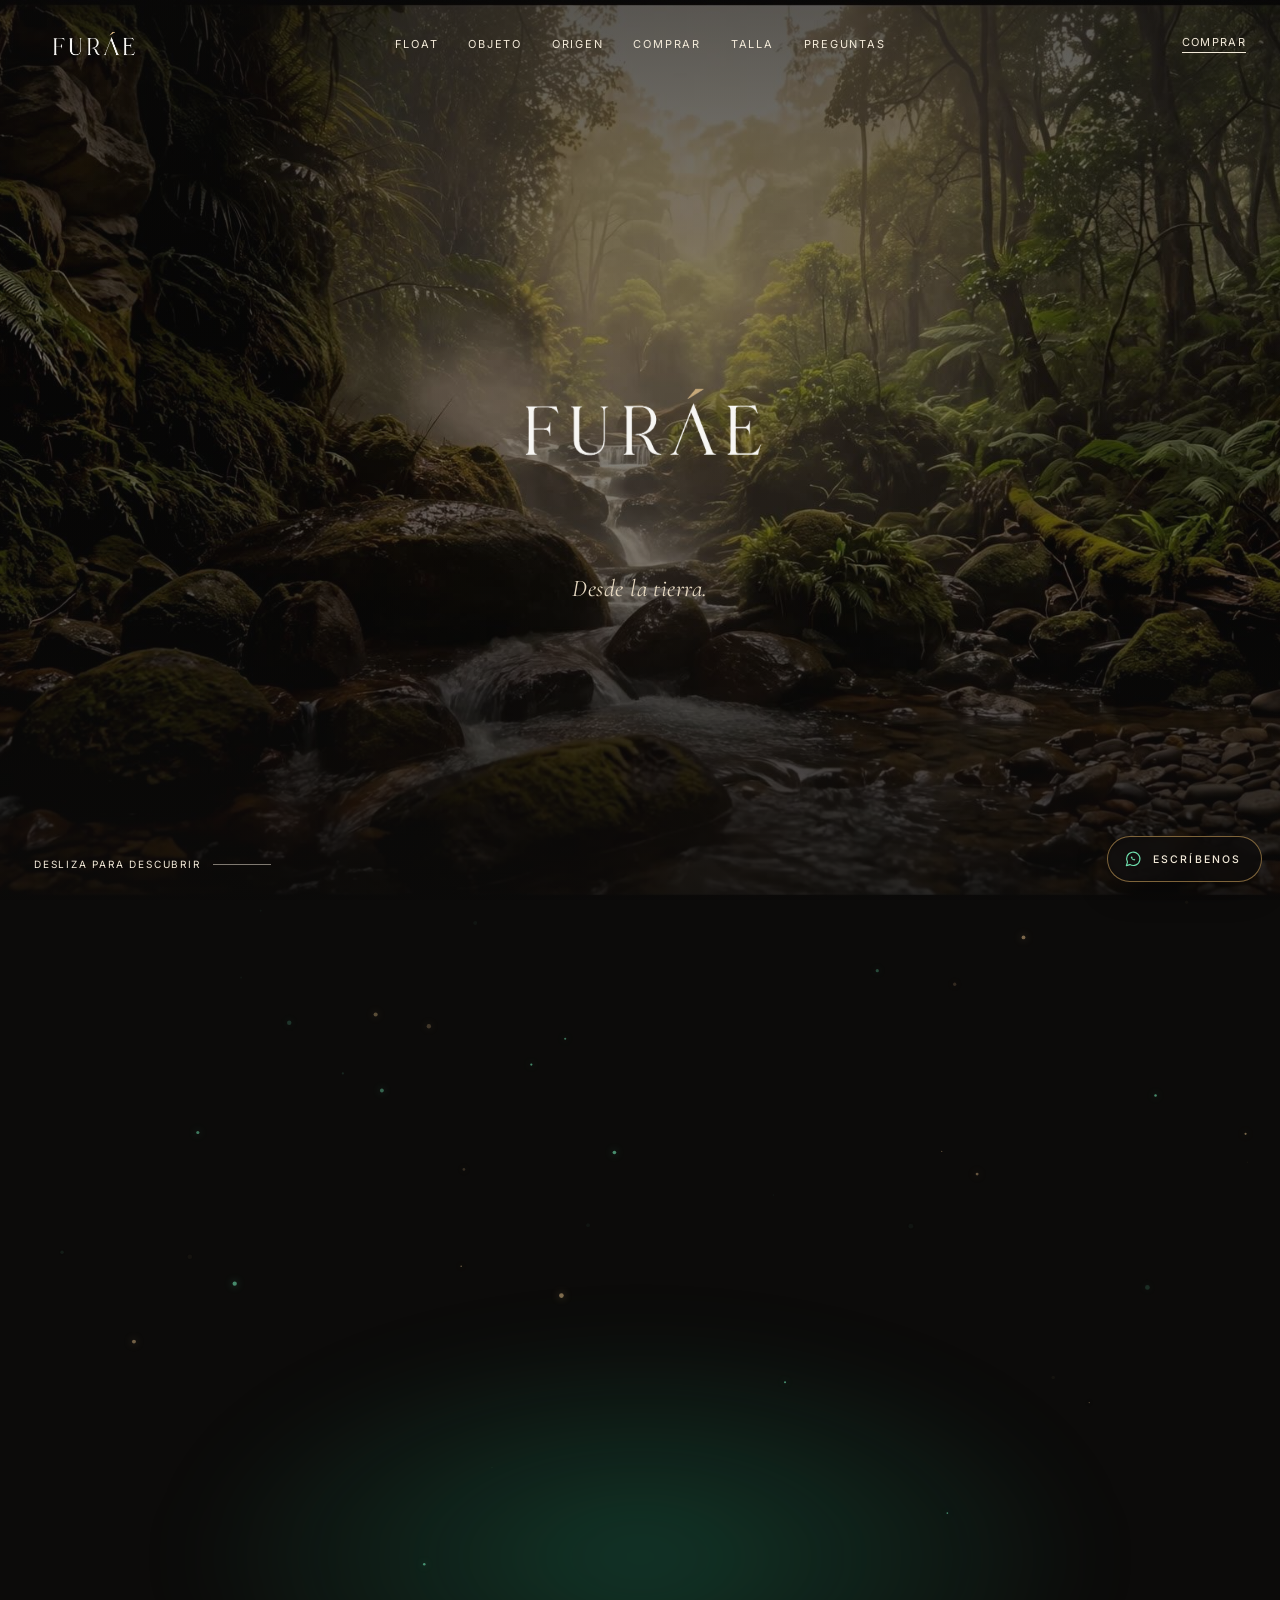
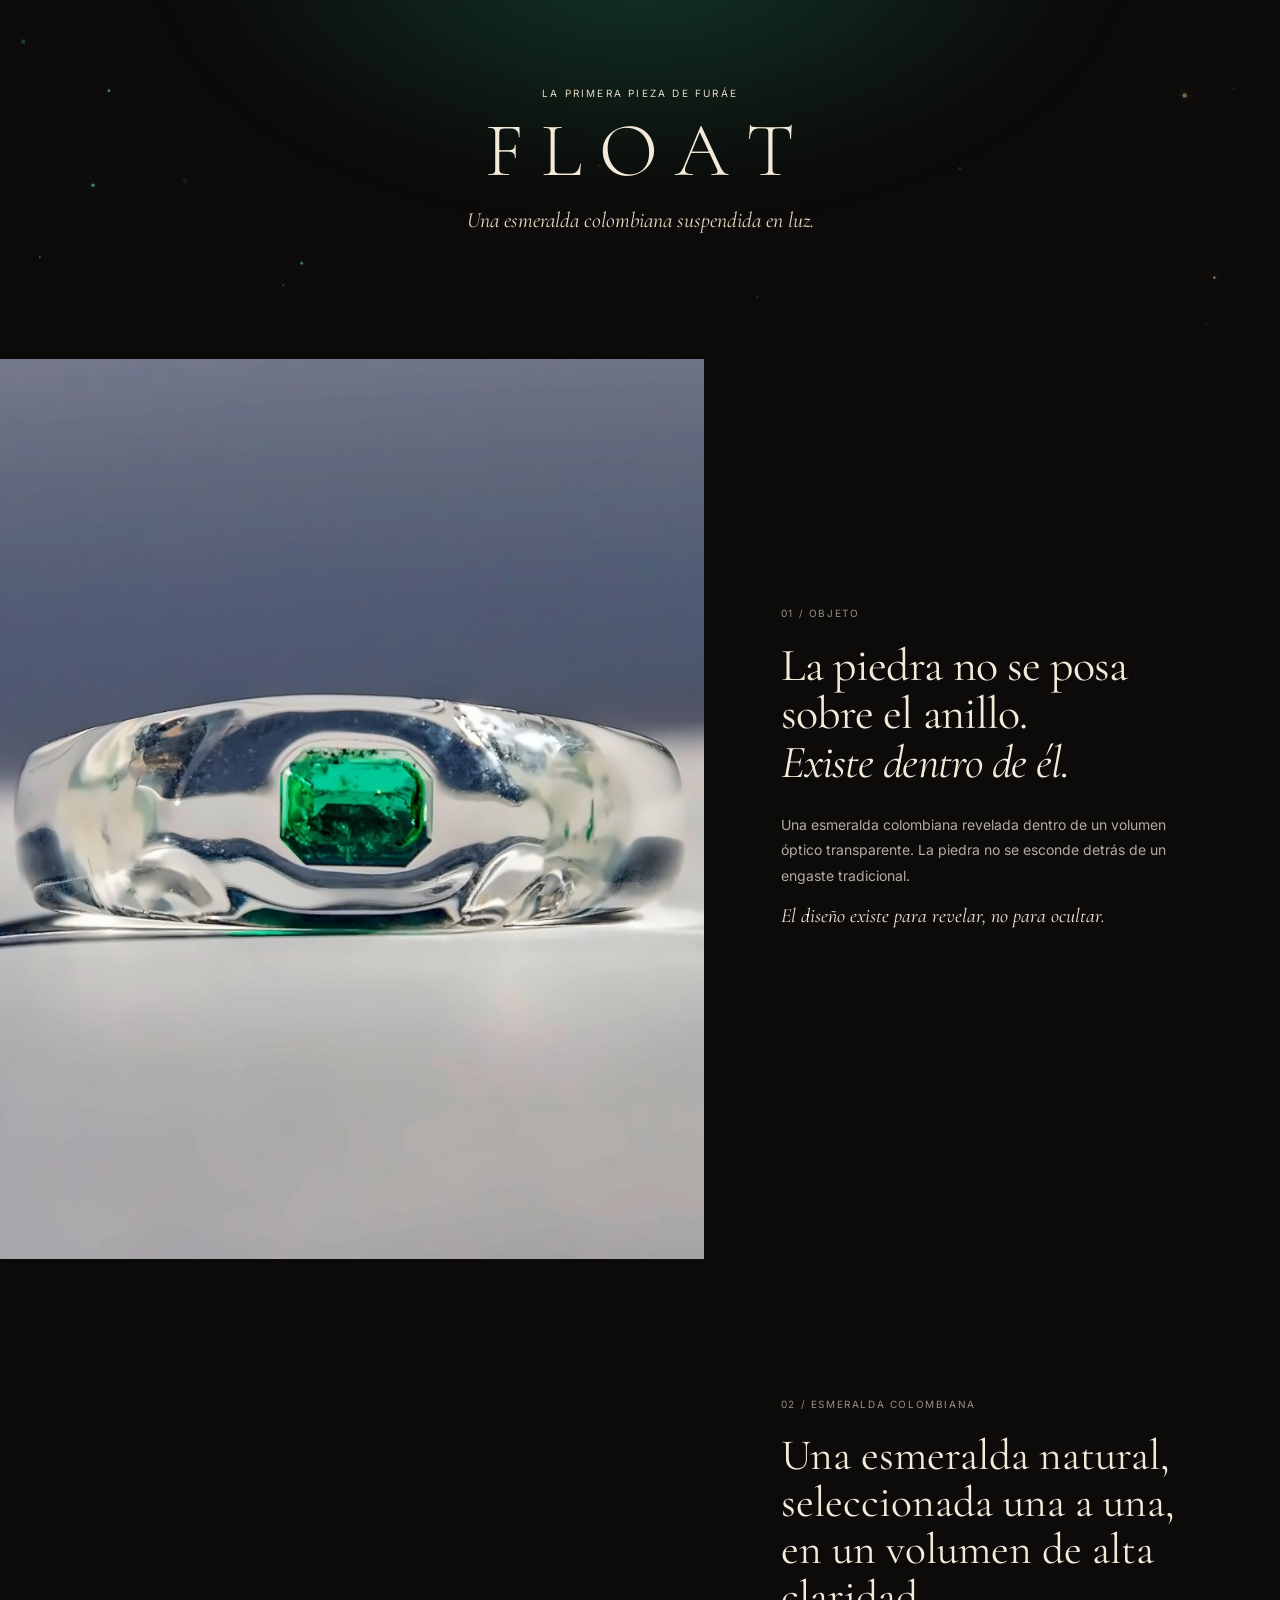
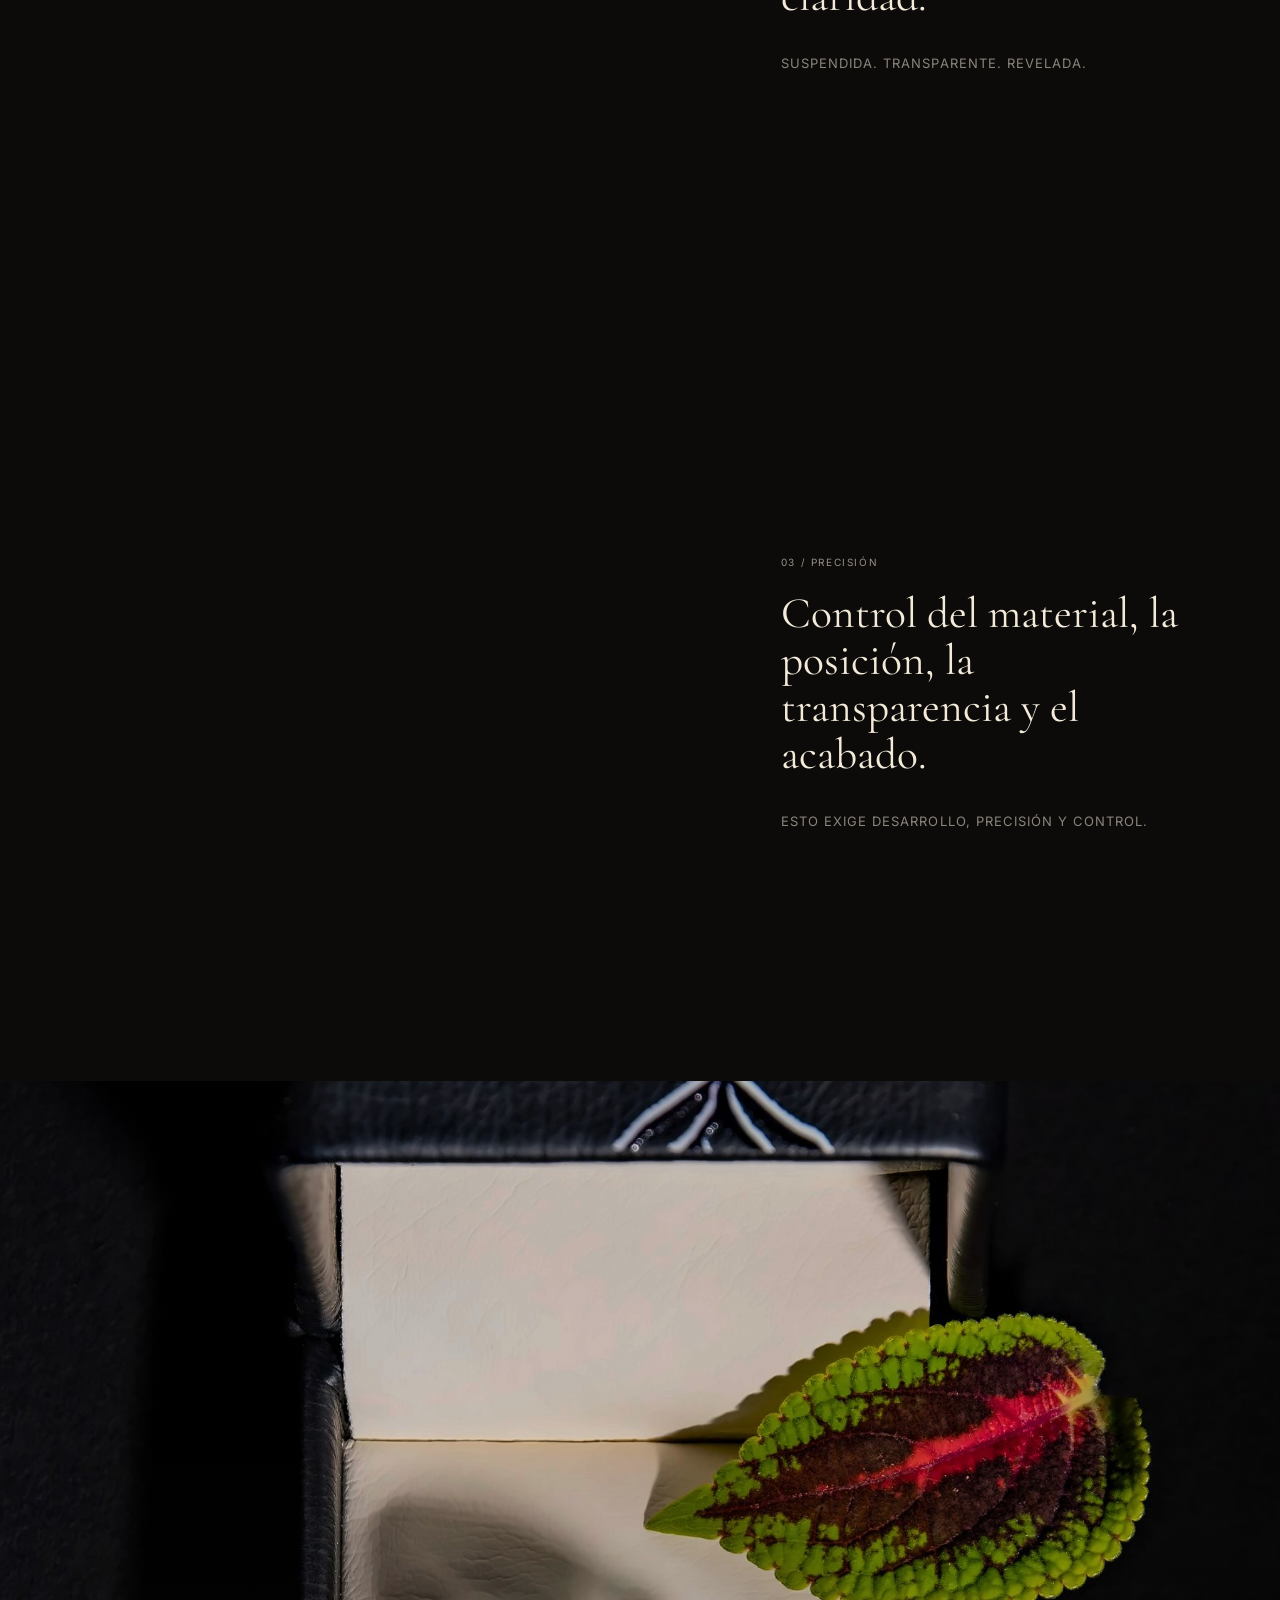
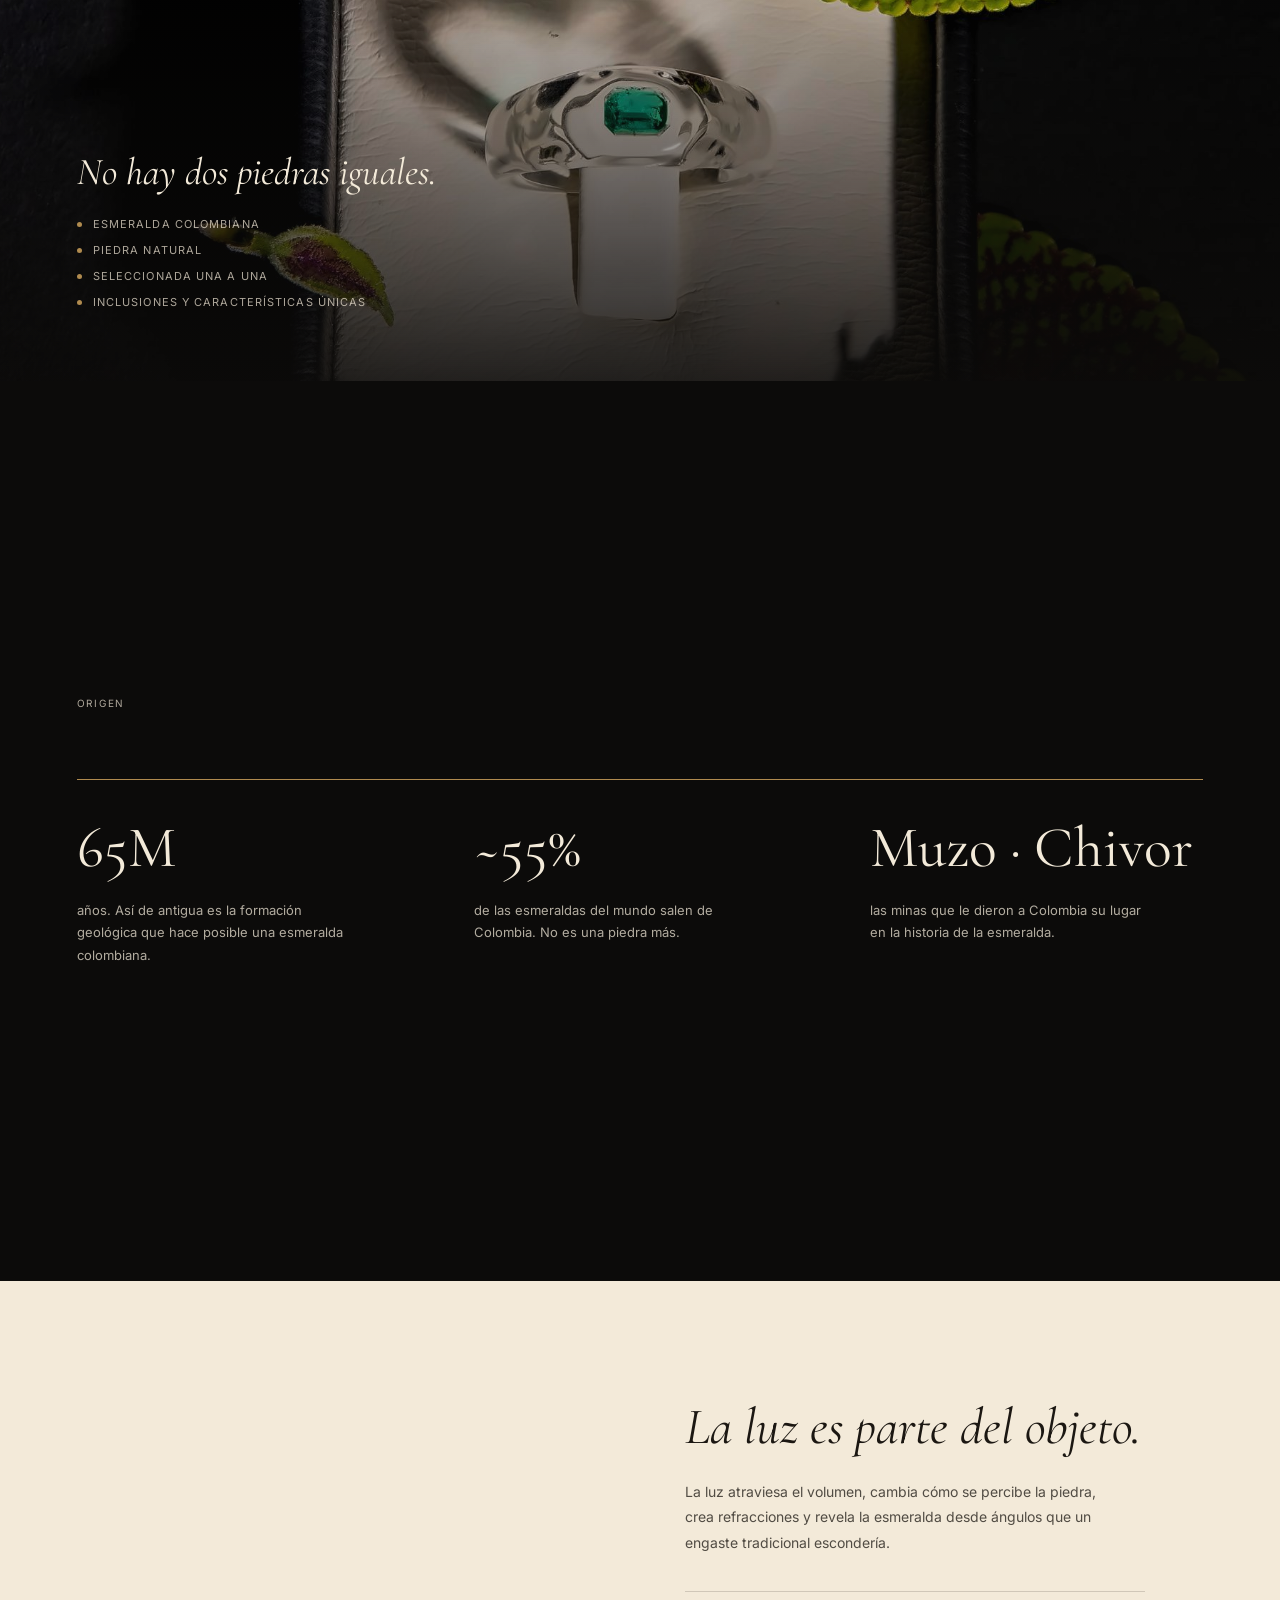
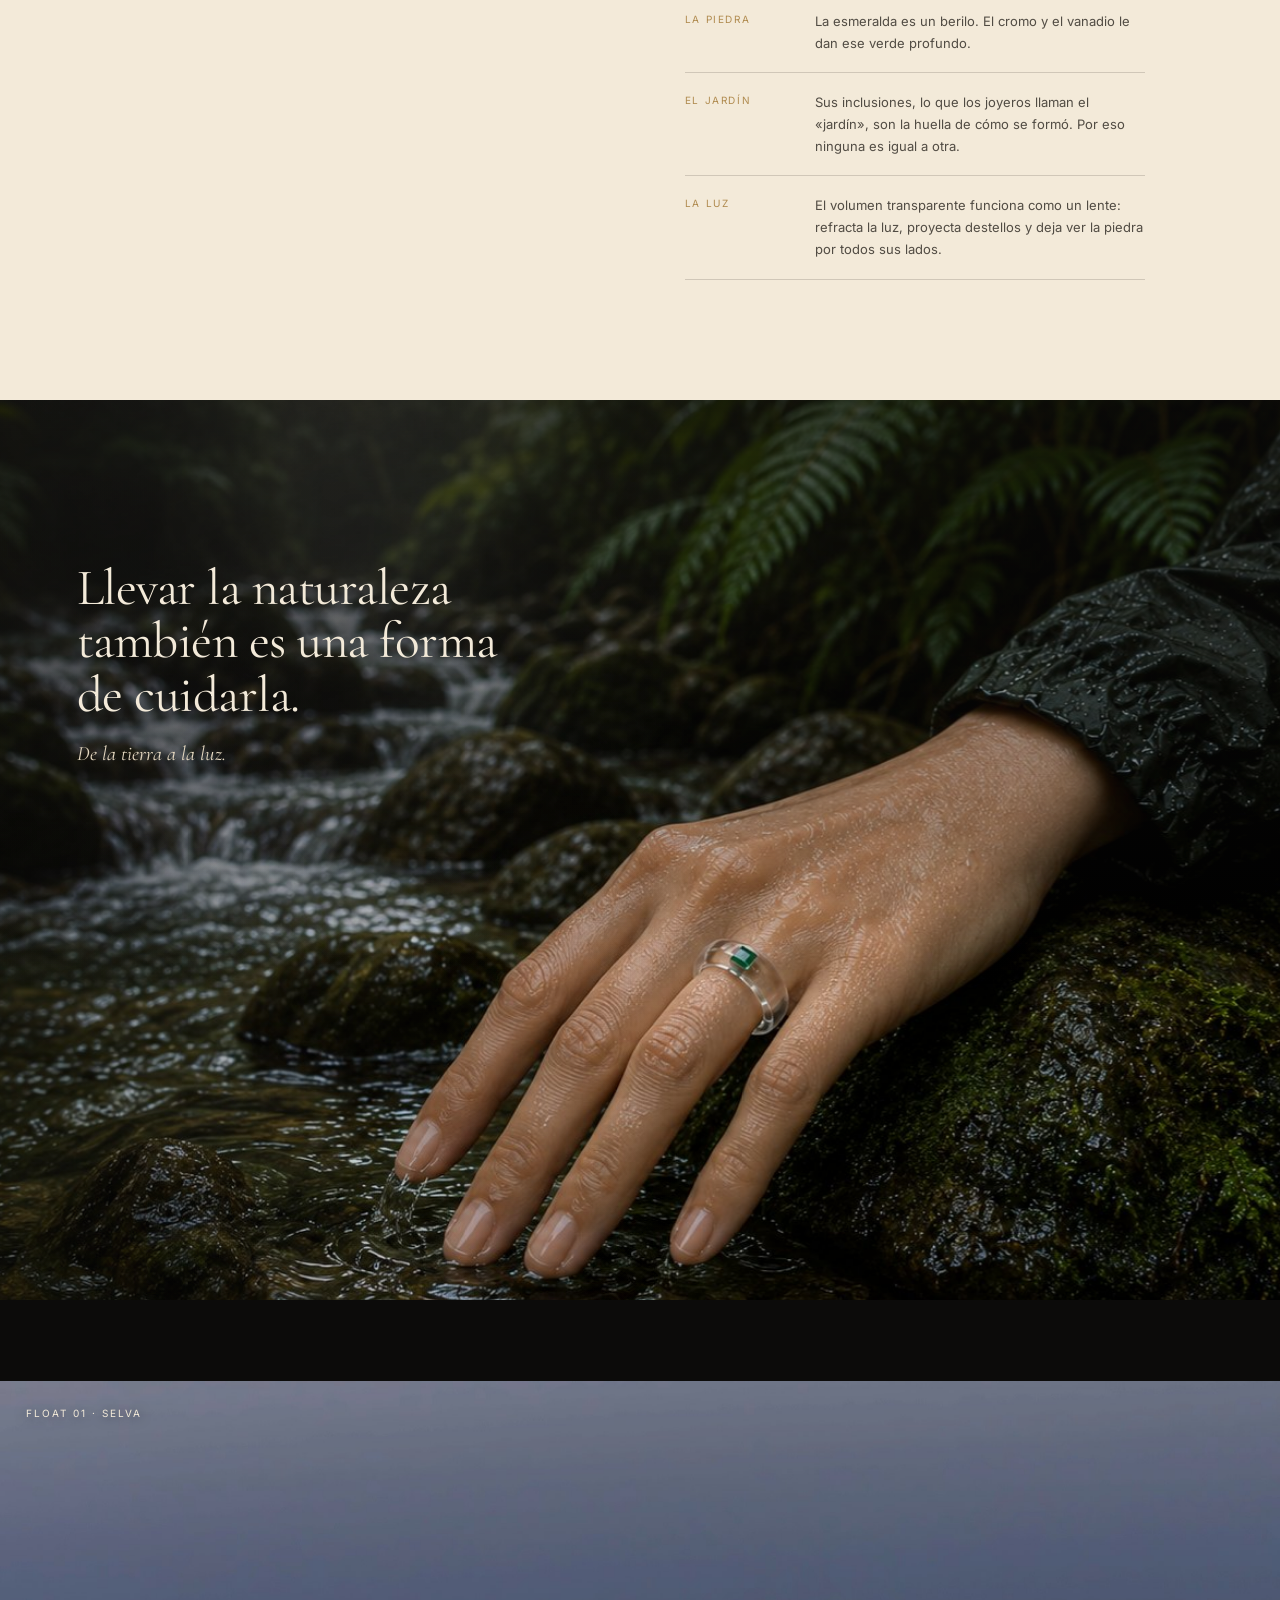
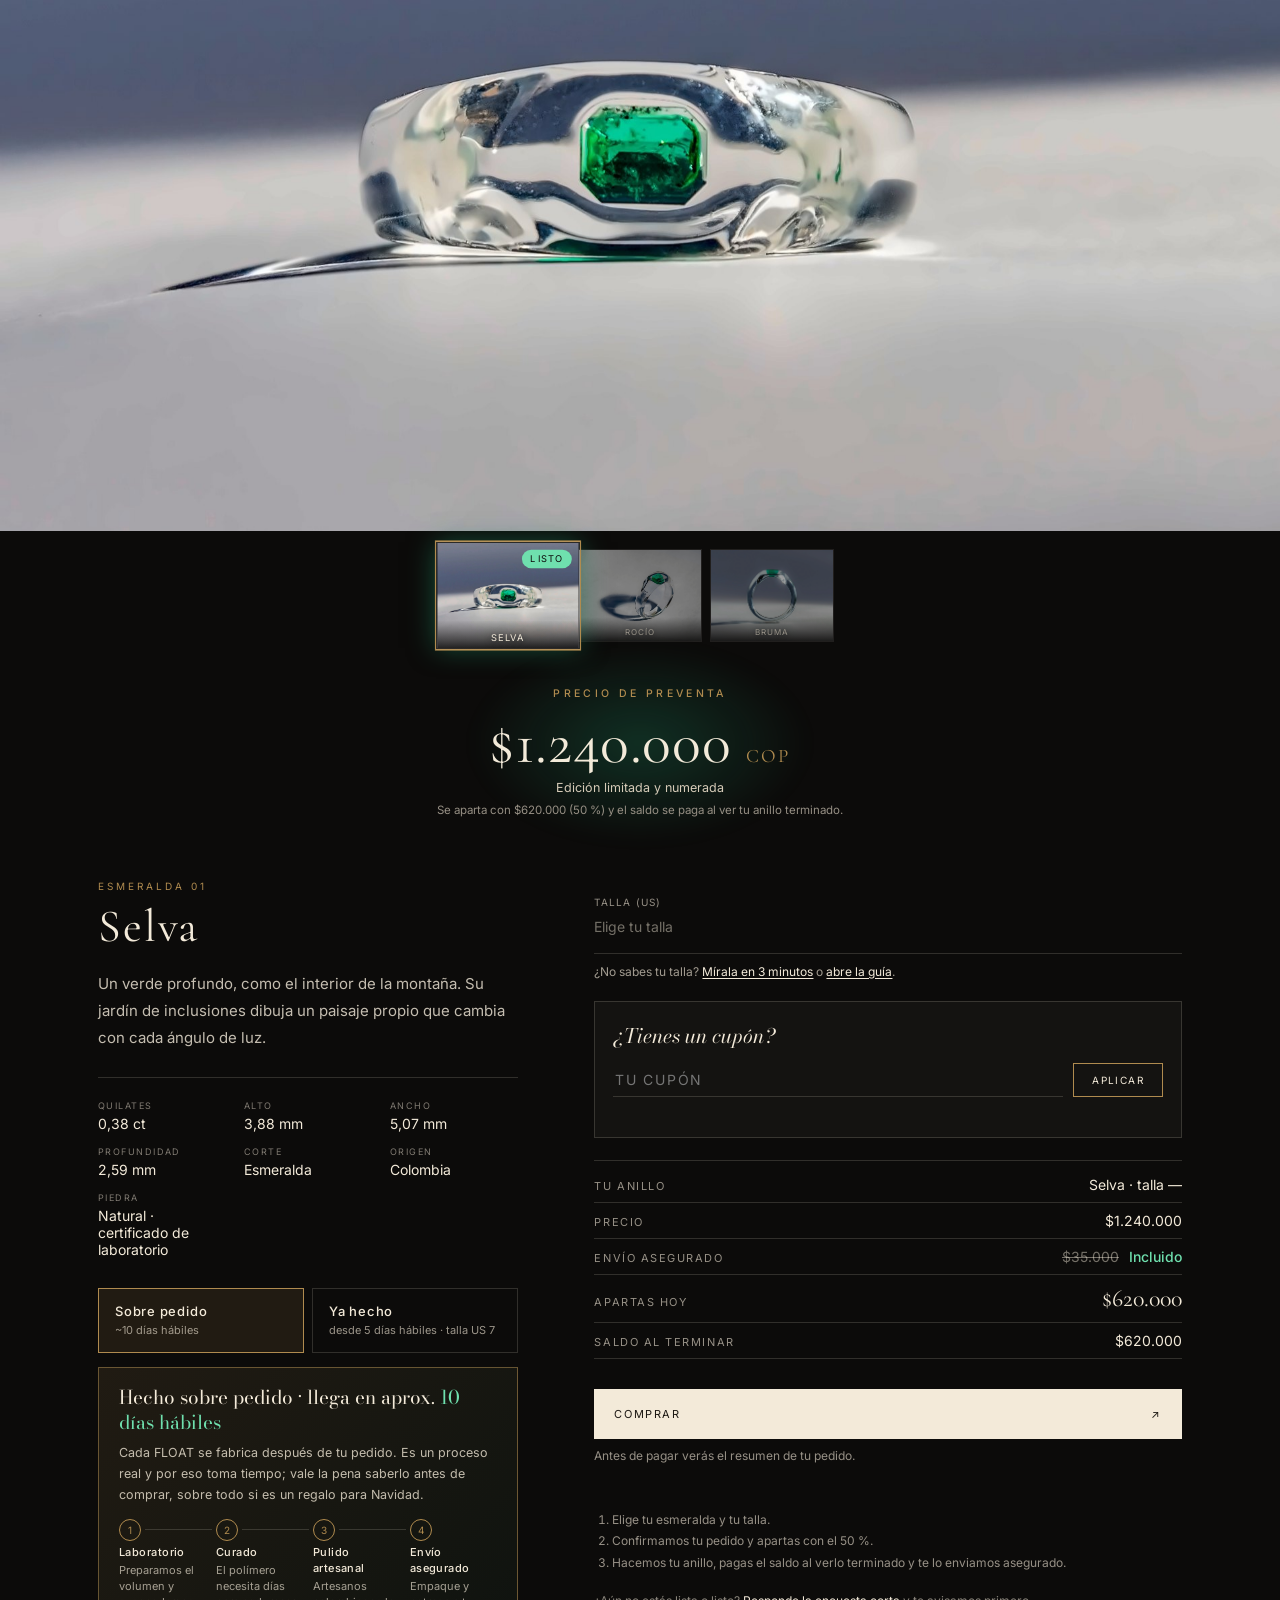
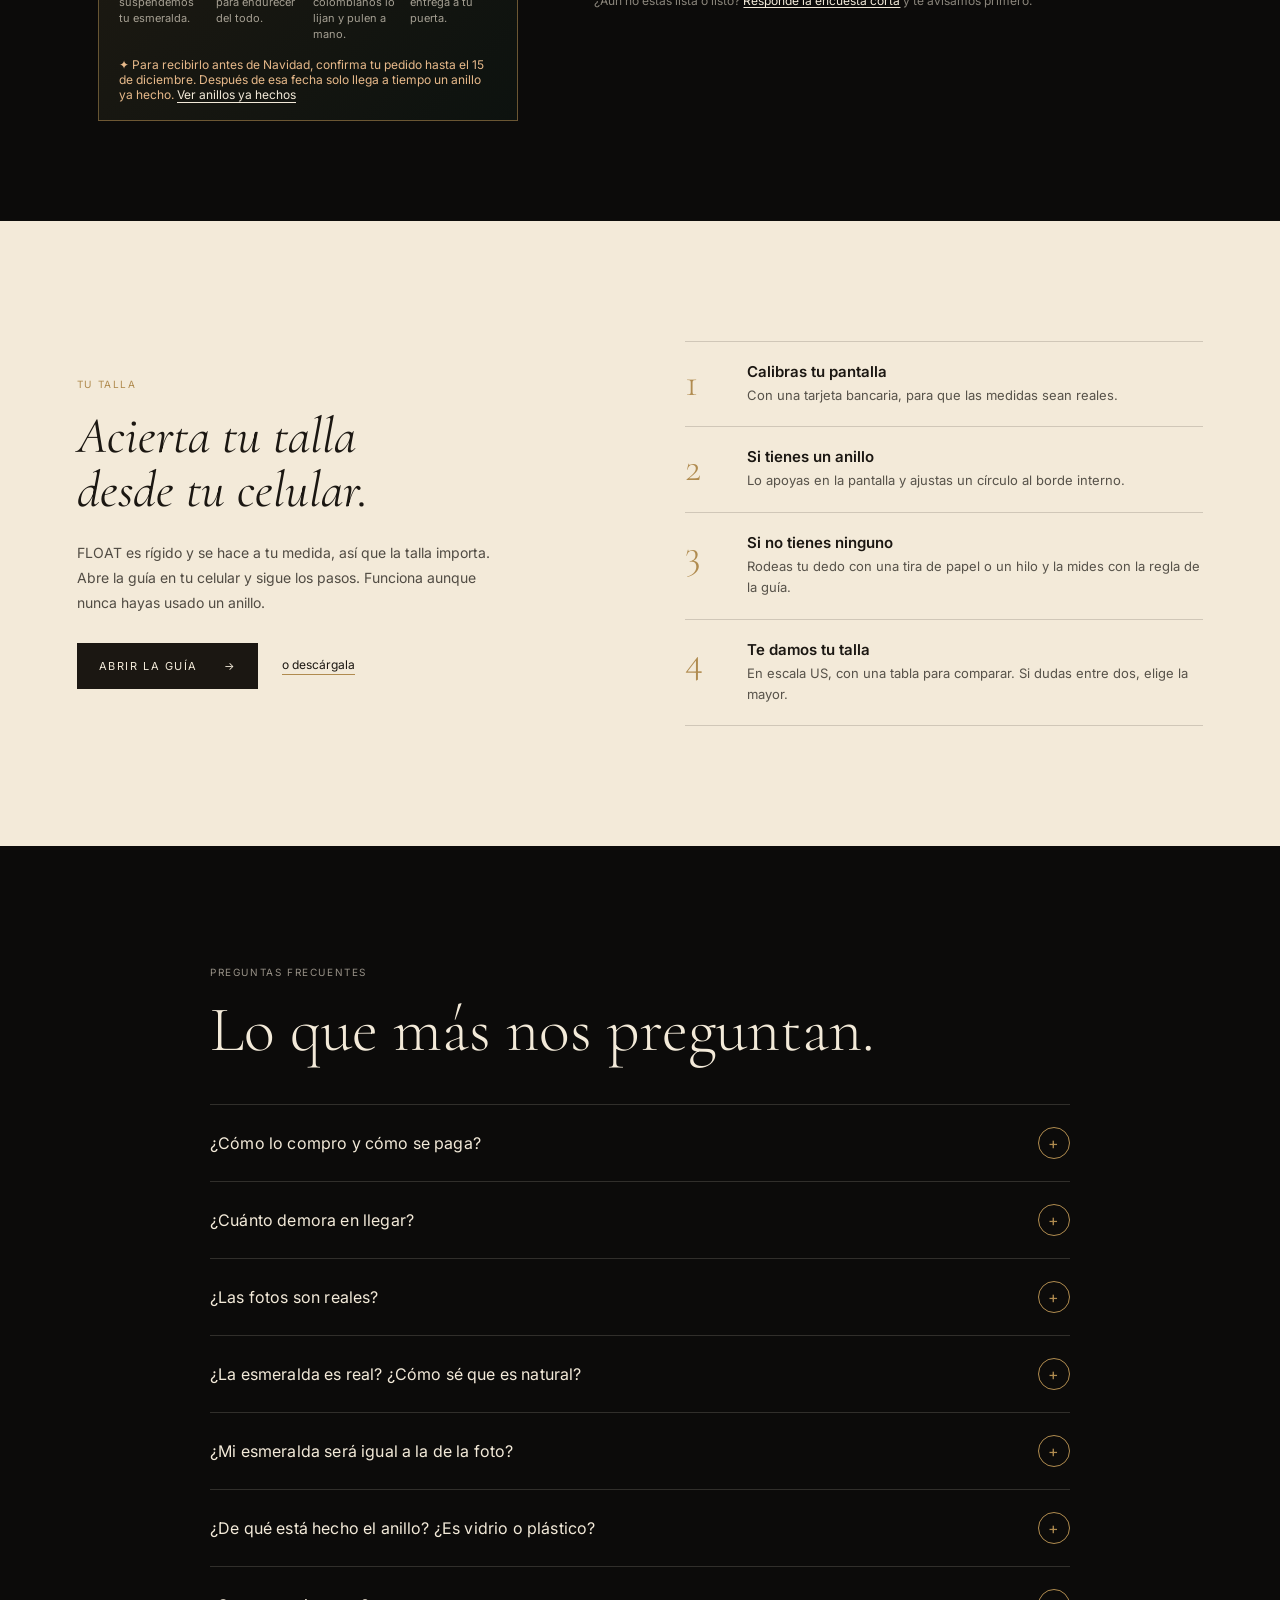
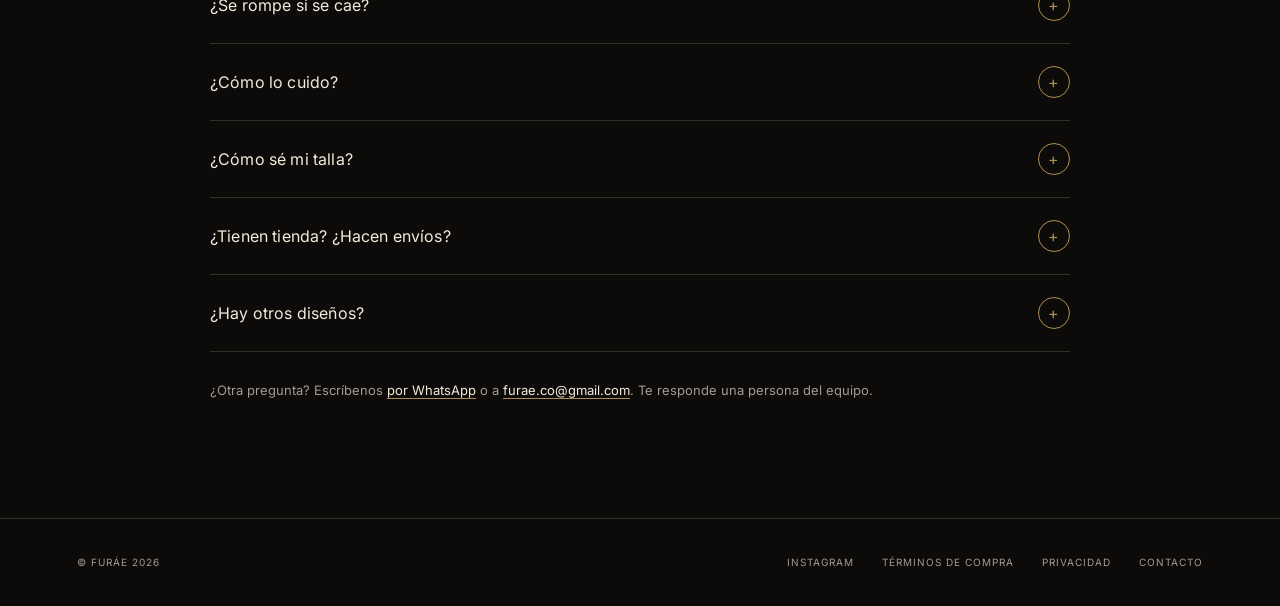
==== index.html @ 84cf09cb "Update index.html" ====
<!doctype html>
<html lang="es">
<head>
  <meta charset="utf-8" />
  <meta name="viewport" content="width=device-width, initial-scale=1" />
  <meta name="theme-color" content="#0c0b0a" />
  <meta name="description" content="FLOAT, la primera pieza de FURÁE. Una esmeralda colombiana suspendida en luz." />
  <title>FLOAT — FURÁE</title>

  <!-- Vista previa al compartir el link (WhatsApp, Instagram, Facebook).
       OJO: og:image y og:url funcionan mejor con la URL completa del dominio
       (ej. https://furae.co/assets/og-float.jpg). Cambiar cuando el dominio esté definido. -->
  <meta property="og:type" content="website" />
  <meta property="og:site_name" content="FURÁE" />
  <meta property="og:title" content="FLOAT — FURÁE" />
  <meta property="og:description" content="Una esmeralda colombiana suspendida en luz. Preventa fundadora." />
  <meta property="og:url" content="https://furae.co/" />
  <meta property="og:image" content="https://furae-co.netlify.app/assets/fotos/og-float-real.jpg" />
  <meta property="og:locale" content="es_CO" />
  <meta name="twitter:card" content="summary_large_image" />
  <script type="application/ld+json">{"@context":"https://schema.org","@type":"Organization","name":"FURÁE","url":"https://furae.co/","logo":"https://furae.co/assets/favicon.png","sameAs":["https://www.instagram.com/furae.co/"]}</script>
  <!-- Si ya vio la intro en esta visita, se salta (evita parpadeo) -->
  <script>try{if(sessionStorage.getItem('furae_intro'))document.documentElement.classList.add('no-intro')}catch(e){}</script>

  <link rel="icon" href="assets/favicon.png" />
  <link rel="preconnect" href="https://fonts.googleapis.com">
  <link rel="preconnect" href="https://fonts.gstatic.com" crossorigin>
  <!-- Se añade el peso 300 (light) de Cormorant para el título FLOAT, más fino y elegante -->
  <link href="https://fonts.googleapis.com/css2?family=Cormorant+Garamond:ital,wght@0,300;0,400;0,500;1,400&family=Bodoni+Moda:ital,opsz,wght@0,6..96,400;1,6..96,400&family=Inter:wght@400;500;600&display=swap" rel="stylesheet">
  <link rel="stylesheet" href="styles.css" />
</head>
<body>
  <!-- INTRO: logo + línea + FLOAT, igual que en la pauta. Se quita sola (CSS) y se salta con un toque. -->
  <div class="intro" id="intro" aria-hidden="true">
    <img class="intro__logo" src="assets/wordmark_on_dark.png" alt="" />
    <span class="intro__line"></span>
    <span class="intro__float">FLOAT</span>
  </div>
  <header class="site-header" id="siteHeader">
    <a class="brand" href="#top" aria-label="Inicio FURÁE">
      <img src="assets/wordmark_on_dark.png" alt="FURÁE" />
    </a>
    <nav class="desktop-nav" aria-label="Navegación principal">
      <a href="#float">FLOAT</a>
      <a href="#object">OBJETO</a>
      <a href="#origin">ORIGEN</a>
      <a href="#access">COMPRAR</a>
      <a href="#talla-guia">TALLA</a>
      <a href="#faq">PREGUNTAS</a>
    </nav>
    <a class="header-cta" href="#access">Comprar</a>
    <button class="menu-toggle" id="menuToggle" aria-expanded="false" aria-controls="mobileNav" aria-label="Abrir menú">
      <span></span><span></span>
    </button>
  </header>

  <nav class="mobile-nav" id="mobileNav" aria-label="Navegación móvil">
    <a href="#float">FLOAT</a>
    <a href="#object">OBJETO</a>
    <a href="#origin">ORIGEN</a>
    <a href="#access">COMPRAR</a>
    <a href="#talla-guia">TALLA</a>
    <a href="#faq">PREGUNTAS</a>
  </nav>

  <main id="top">

    <!-- 1. HERO / TERRITORIO: video propio de FURÁE (original 4K de 75 MB, convertido a 1080p y 720p para web)
         preload="metadata": solo descarga lo mínimo al inicio.
         <source media="...">: en pantallas de hasta 900px (celular) el navegador toma la versión de 720p (~3 MB);
         si no aplica, usa la de 1080p (~6,5 MB). El video no tiene audio porque en la web siempre va silenciado. -->
    <section class="hero" id="hero">
      <video class="hero-video" autoplay muted loop playsinline preload="metadata" poster="assets/hero-furae-poster.jpg">
        <source src="assets/hero-furae-720.mp4" type="video/mp4" media="(max-width: 900px)" />
        <source src="assets/hero-furae-1080.mp4" type="video/mp4" />
      </video>
      <div class="hero-scrim" aria-hidden="true"></div>
      <div class="hero-inner">
        <img class="hero-logo" src="assets/wordmark_on_dark.png" alt="FURÁE" />
        <p class="hero-copy">Desde la tierra.</p>
      </div>
      <div class="scroll-cue">
        <span>Desliza para descubrir</span>
        <div class="scroll-line"></div>
      </div>
    </section>

    <!-- 2. REVEAL DE FLOAT: título arriba, foto nueva del anillo en haz de luz abajo -->
    <section class="reveal-section" id="float">
      <canvas class="dust" id="dust" aria-hidden="true"></canvas>
      <!-- Primero la hoja: aparece con un fundido de opacidad a medida que se baja desde el video (script.js) -->
      <img class="reveal-ring"
           src="assets/fotos/float-hoja-2000.jpg"
           srcset="assets/fotos/float-hoja-1100.jpg 1100w, assets/fotos/float-hoja-2000.jpg 2000w"
           sizes="(max-width: 900px) 100vw, 80vw"
           width="2000" height="1117"
           alt="Anillo FLOAT sobre una hoja seca: una esmeralda colombiana dentro de un volumen transparente" />
      <div class="reveal-copy reveal">
        <p class="eyebrow">LA PRIMERA PIEZA DE FURÁE</p>
        <h1 class="float-title">FLOAT</h1>
        <p class="hero-line">Una esmeralda colombiana suspendida en luz.</p>
      </div>
    </section>

    <!-- 3. OBJETO: "La piedra no se posa..." + los 3 pasos, en una sola sección con la foto fija (sticky).
         Antes eran dos secciones separadas; ahora el texto de presentación es el primer paso
         y la foto de tres cuartos es la primera imagen. -->
    <section class="sticky-story" aria-label="Detalles de FLOAT" id="object">
      <div class="sticky-visual">
        <div class="visual-frame visual-frame--zero is-visible">
          <img src="assets/fotos/float-blanco.jpg" alt="Anillo FLOAT sobre fondo claro, con su sombra" />
        </div>
        <div class="visual-frame visual-frame--one">
          <img src="assets/fotos/float-perfil.jpg" alt="FLOAT de perfil: el volumen transparente" loading="lazy" />
        </div>
        <div class="visual-frame visual-frame--two">
          <img src="assets/fotos/float-frente-cerca.jpg" alt="FLOAT de frente: la esmeralda dentro del volumen transparente" loading="lazy" />
        </div>
      </div>
      <div class="story-steps">
        <!-- 3 pasos: 01 / OBJETO, 02 / ESMERALDA COLOMBIANA, 03 / PRECISIÓN. Cada uno con una perspectiva del anillo -->
        <article class="story-step story-step--intro is-active" data-visual="zero">
          <p class="eyebrow">01 / OBJETO</p>
          <h2>La piedra no se posa<br>sobre el anillo.<br><em>Existe dentro de él.</em></h2>
          <p class="story-body">Una esmeralda colombiana revelada dentro de un volumen óptico transparente. La piedra no se esconde detrás de un engaste tradicional.</p>
          <p class="statement-key">El diseño existe para revelar, no para ocultar.</p>
        </article>
        <article class="story-step" data-visual="one">
          <p class="eyebrow">02 / ESMERALDA COLOMBIANA</p>
          <h3>Una esmeralda natural, seleccionada una a una, en un volumen de alta claridad.</h3>
          <p>Suspendida. Transparente. Revelada.</p>
        </article>
        <article class="story-step" data-visual="two">
          <p class="eyebrow">03 / PRECISIÓN</p>
          <h3>Control del material, la posición, la transparencia y el acabado.</h3>
          <p>Esto exige desarrollo, precisión y control.</p>
        </article>
      </div>
    </section>

    <!-- 4. LA ESMERALDA -->
    <section class="stone-section" id="stone">
      <img class="stone-image" src="assets/fotos/float-estuche-hojas.jpg" alt="FLOAT en su estuche FURÁE, entre hojas" loading="lazy" />
      <div class="stone-scrim" aria-hidden="true"></div>
      <div class="stone-copy reveal">
        <p class="stone-lead">No hay dos piedras iguales.</p>
        <ul class="stone-facts">
          <li>Esmeralda colombiana</li>
          <li>Piedra natural</li>
          <li>Seleccionada una a una</li>
          <li>Inclusiones y características únicas</li>
        </ul>
      </div>
    </section>

    <!-- 5. COLOMBIA / GEOLOGÍA / TIEMPO: fondo negro (se quitó el video de la selva; el archivo sigue en assets/jungle.mp4) -->
    <section class="origin-section origin-section--negro section-pad" id="origin">
      <div class="origin-inner">
        <div class="section-index section-index--light">ORIGEN</div>
        <div class="fact-grid">
          <article class="fact reveal">
            <p class="fact-number">65M</p>
            <p class="fact-text">años. Así de antigua es la formación geológica que hace posible una esmeralda colombiana.</p>
          </article>
          <article class="fact reveal delay1">
            <p class="fact-number">~55%</p>
            <p class="fact-text">de las esmeraldas del mundo salen de Colombia. No es una piedra más.</p>
          </article>
          <article class="fact reveal delay2">
            <p class="fact-number">Muzo · Chivor</p>
            <p class="fact-text">las minas que le dieron a Colombia su lugar en la historia de la esmeralda.</p>
          </article>
        </div>
      </div>
    </section>

    <!-- 6. LA PIEDRA Y LA LUZ (sección clara)
         Foto cambiada: la anterior (float-front.webp) tenía un óvalo interno que parecía una burbuja -->
    <section class="light-section section-pad">
      <div class="light-grid">
        <div class="light-visual reveal">
          <img src="assets/fotos/float-luz-persona.jpg" width="1400" height="2100" alt="FLOAT puesto, con la mano bajo el mentón y la esmeralda a la luz" loading="lazy" />
        </div>
        <div class="light-copy reveal delay1">
          <p class="light-kicker">La luz es parte del objeto.</p>
          <p>La luz atraviesa el volumen, cambia cómo se percibe la piedra, crea refracciones y revela la esmeralda desde ángulos que un engaste tradicional escondería.</p>
          <!-- Lista de datos: <dl> es la etiqueta HTML para pares "término: descripción" -->
          <dl class="light-facts">
            <div>
              <dt>La piedra</dt>
              <dd>La esmeralda es un berilo. El cromo y el vanadio le dan ese verde profundo.</dd>
            </div>
            <div>
              <dt>El jardín</dt>
              <dd>Sus inclusiones, lo que los joyeros llaman el «jardín», son la huella de cómo se formó. Por eso ninguna es igual a otra.</dd>
            </div>
            <div>
              <dt>La luz</dt>
              <dd>El volumen transparente funciona como un lente: refracta la luz, proyecta destellos y deja ver la piedra por todos sus lados.</dd>
            </div>
          </dl>
        </div>
      </div>
    </section>

    <!-- 8. FLOAT EN EL CUERPO (única foto de mano; se quitó la sección de la mano sobre el musgo)
         La frase "De la tierra a la luz." ahora vive aquí -->
    <section class="body-section">
      <img class="body-image" src="assets/hand-stream.jpg" alt="FLOAT puesto en la mano, en una quebrada colombiana" loading="lazy" />
      <div class="body-scrim" aria-hidden="true"></div>
      <!-- Titular grande abajo a la izquierda (la mano queda libre a la derecha) y la frase de marca debajo -->
      <div class="body-copy reveal">
        <h2>Llevar la naturaleza<br>también es una forma<br>de cuidarla.</h2>
        <p>De la tierra a la luz.</p>
      </div>
    </section>

    <!-- 9. COMPRA
Arriba: la foto de la esmeralda a pantalla casi completa, con ZOOM. Debajo: miniaturas, precio (igual que la pauta),
la ficha de la esmeralda y, al lado, las opciones de compra.
Las esmeraldas (nombre, foto, descripción, quilates, medidas) se editan en script.js → const GEMS.
Los anillos YA HECHOS y el cupón se configuran en script.js → const LISTOS y const CUPON. -->
<section class="buy-section" id="access">
<div class="buy-stage">
<div class="zoom-stage" id="zoomStage" tabindex="0" aria-label="Foto de la esmeralda. Pasa el cursor o toca para acercar">
<img id="stageImg" src="assets/fotos/gema-claro.jpg" alt="Anillo FLOAT con la esmeralda elegida" />
<span class="stage-mark" id="stageMark">FLOAT 01</span>
<span class="stage-ready" id="stageReady" hidden>Listo para entrega</span>
<span class="zoom-hint" id="zoomHint">Pasa el cursor para acercar</span>
</div>
<div class="gems" id="gems" role="group" aria-label="Elige tu esmeralda"></div>
</div>

<div class="buy-price">
<small>Precio de preventa</small>
<strong><span id="precioTexto">$1.240.000</span> <b class="cop">COP</b></strong>
<del id="precioViejo" hidden></del>
<span class="buy-price__sub">Edición limitada y numerada</span>
<em>Se aparta con <span id="apartadoTexto">$620.000</span> (50 %) y el saldo se paga al ver tu anillo terminado.</em>
</div>

<div class="buy-body">
<div class="buy-info">
<div class="gem-info" id="gemInfo" aria-live="polite">
<p class="gem-info__tag" id="gemTag">Esmeralda 01</p>
<h3 class="gem-info__name" id="gemTitle">Selva</h3>
<p class="gem-info__desc" id="gemDesc"></p>
<dl class="gem-specs" id="gemSpecs"></dl>
</div>

<div class="mode" id="mode" role="group" aria-label="Cuándo lo quieres" hidden>
<button type="button" class="mode__btn is-on" data-mode="pedido" aria-pressed="true"><b>Sobre pedido</b><span>~10 días hábiles</span></button>
<button type="button" class="mode__btn" data-mode="listo" id="modeListo" aria-pressed="false"><b>Ya hecho</b><span>desde 5 días hábiles</span></button>
</div>

<aside class="delivery" aria-label="Tiempo de entrega">
<p class="delivery__title" id="dlvTitle">Hecho sobre pedido · llega en aprox. <strong>10 días hábiles</strong></p>
<p class="delivery__text" id="dlvText">Cada FLOAT se fabrica después de tu pedido. Es un proceso real y por eso toma tiempo; vale la pena saberlo antes de comprar, sobre todo si es un regalo para Navidad.</p>
<ol class="delivery__steps" id="dlvSteps">
<li><b>Laboratorio</b><span>Preparamos el volumen y suspendemos tu esmeralda.</span></li>
<li><b>Curado</b><span>El polímero necesita días para endurecer del todo.</span></li>
<li><b>Pulido artesanal</b><span>Artesanos colombianos lo lijan y pulen a mano.</span></li>
<li><b>Envío asegurado</b><span>Empaque y entrega a tu puerta.</span></li>
</ol>
<p class="delivery__xmas" id="xmasMsg"></p>
</aside>
</div>

<div class="buy-panel">
<label class="buy-field">
<span>Talla (US)</span>
<select id="talla" required>
<option value="" disabled selected>Elige tu talla</option>
</select>
</label>
<p class="size-help">¿No sabes tu talla? <a href="#talla-guia">Mírala en 3 minutos</a> o <a href="guia-de-talla.html">abre la guía</a>.</p>

<div class="coupon-box">
<p class="coupon-title">¿Tienes un cupón?</p>
<div class="coupon-row">
<input type="text" id="coupon" placeholder="Tu cupón" autocomplete="off" aria-label="Cupón" />
<button type="button" id="couponBtn">Aplicar</button>
</div>
<p class="coupon-msg" id="couponMsg" aria-live="polite"></p>
</div>

<dl class="summary" id="summary" aria-live="polite">
<div><dt>Tu anillo</dt><dd id="sumAnillo">Selva · talla —</dd></div>
<div><dt>Precio</dt><dd id="sumPrecio">$1.240.000</dd></div>
<div><dt>Envío asegurado</dt><dd><s id="envioValor">$35.000</s> <b>Incluido</b></dd></div>
<div class="summary__total"><dt>Apartas hoy</dt><dd id="sumApartado">$620.000</dd></div>
<div><dt>Saldo al terminar</dt><dd id="sumSaldo">$620.000</dd></div>
</dl>
<button type="button" class="buy-btn" id="checkoutBtn"><span>Comprar</span> <span>↗</span></button>
<p class="buy-note">Antes de pagar verás el resumen de tu pedido.</p>
<p class="buy-status" id="ckStatus" aria-live="polite"></p>

<ol class="buy-steps">
<li>Elige tu esmeralda y tu talla.</li>
<li>Confirmamos tu pedido y apartas con el 50 %.</li>
<li>Hacemos tu anillo, pagas el saldo al verlo terminado y te lo enviamos asegurado.</li>
</ol>
<p class="buy-alt">¿Aún no estás lista o listo? <a href="https://furae.co/?o=web" target="_blank" rel="noopener">Responde la encuesta corta</a> y te avisamos primero.</p>
</div>
</div>
</section>

<!-- 10. GUÍA DE TALLA: resumen + descarga del .html para usar en el celular -->
<section class="size-section section-pad" id="talla-guia">
<div class="size-grid">
<div class="size-copy reveal">
<p class="eyebrow">TU TALLA</p>
<h2>Acierta tu talla<br>desde tu celular.</h2>
<p class="size-lead">FLOAT es rígido y se hace a tu medida, así que la talla importa. Abre la guía en tu celular y sigue los pasos. Funciona aunque nunca hayas usado un anillo.</p>
<div class="size-actions">
<a class="size-btn" href="guia-de-talla.html">Abrir la guía <span>→</span></a>
<a class="size-link" href="guia-de-talla.html" download="Guia-de-talla-FURAE.html">o descárgala</a>
</div>
</div>
<div class="size-steps reveal delay1">
<article><b>1</b><div><h3>Calibras tu pantalla</h3><p>Con una tarjeta bancaria, para que las medidas sean reales.</p></div></article>
<article><b>2</b><div><h3>Si tienes un anillo</h3><p>Lo apoyas en la pantalla y ajustas un círculo al borde interno.</p></div></article>
<article><b>3</b><div><h3>Si no tienes ninguno</h3><p>Rodeas tu dedo con una tira de papel o un hilo y la mides con la regla de la guía.</p></div></article>
<article><b>4</b><div><h3>Te damos tu talla</h3><p>En escala US, con una tabla para comparar. Si dudas entre dos, elige la mayor.</p></div></article>
</div>
</div>
</section>

<!-- 11. PREGUNTAS FRECUENTES (al final). Cada pregunta es un <details>: se abre y cierra con animación -->
<section class="faq-section section-pad" id="faq">
<div class="faq-inner">
<p class="eyebrow reveal">PREGUNTAS FRECUENTES</p>
<h2 class="faq-title reveal">Lo que más nos preguntan.</h2>
<div class="faq-list">
<details class="faq"><summary>¿Cómo lo compro y cómo se paga?</summary><div class="faq-a"><div><p>Eliges tu esmeralda y tu talla, y antes de pagar ves el resumen de tu pedido. Puedes apartar con el 50 % y pagar el saldo al ver tu anillo terminado, o pagar todo de una vez. Se paga por transferencia, Nequi o Bre-B confirmando por WhatsApp, o en línea con tarjeta o PSE (Mercado Pago, hasta 12 cuotas).</p></div></div></details>
<details class="faq"><summary>¿Cuánto demora en llegar?</summary><div class="faq-a"><div><p>Cada FLOAT se hace sobre pedido y llega en aproximadamente 10 días hábiles. Ese tiempo incluye laboratorio, curado del polímero, pulido a mano con artesanos colombianos, empaque y envío. Si eliges un anillo ya hecho, sale desde 5 días hábiles. Si es para Navidad, mira la fecha límite que aparece arriba, en la sección de compra.</p></div></div></details>
<details class="faq"><summary>¿Las fotos son reales?</summary><div class="faq-a"><div><p>Sí. Son fotos de piezas reales de FLOAT, tomadas por nosotros. Al comienzo del proyecto usamos imágenes de referencia hechas en computador para explicar la idea; hoy ya existen las piezas, y estas fotos son de ellas.</p></div></div></details>
<details class="faq"><summary>¿La esmeralda es real? ¿Cómo sé que es natural?</summary><div class="faq-a"><div><p>Sí. Es una esmeralda colombiana natural, elegida a mano, una por una, por su color. Cada pieza va con el certificado gemológico de su piedra, donde un laboratorio confirma que es natural. Como casi toda esmeralda natural, tiene pequeñas inclusiones en su interior (el «jardín»): son la huella de cómo se formó.</p></div></div></details>
<details class="faq"><summary>¿Mi esmeralda será igual a la de la foto?</summary><div class="faq-a"><div><p>No hay dos esmeraldas iguales: el tono de verde y lo que se ve por dentro cambian de una piedra a otra. Por eso cada una tiene nombre. Si eliges un anillo ya hecho, recibes la pieza de la foto. Si es sobre pedido, la tuya será única, y eso es parte de su valor.</p></div></div></details>
<details class="faq"><summary>¿De qué está hecho el anillo? ¿Es vidrio o plástico?</summary><div class="faq-a"><div><p>No es vidrio ni cristal. El volumen transparente es un polímero de calidad óptica con protección UV, diseñado para dejar pasar la luz y mostrar la piedra por todos sus lados. Es liviano, no lleva metales y lo trabajan artesanos colombianos pieza por pieza.</p></div></div></details>
<details class="faq"><summary>¿Se rompe si se cae?</summary><div class="faq-a"><div><p>No se quiebra como el vidrio: es un material rígido y resistente, pero no indestructible. Evita golpes fuertes contra superficies duras y quítatelo para hacer ejercicio o lavar.</p></div></div></details>
<details class="faq"><summary>¿Cómo lo cuido?</summary><div class="faq-a"><div><p>Evita el calor intenso (secadores, saunas, un carro al sol) y los químicos fuertes como cloro, alcohol o acetona. Límpialo con un paño suave y agua con jabón neutro, y guárdalo solo para que no se raye. Con tu pieza te damos una guía de cuidado.</p></div></div></details>
<details class="faq"><summary>¿Cómo sé mi talla?</summary><div class="faq-a"><div><p>Abre la <a href="guia-de-talla.html">guía de talla</a> en tu celular. Tiene un paso a paso con y sin anillo. Como FLOAT es rígido, confirmamos tu talla contigo antes de fabricarlo.</p></div></div></details>
<details class="faq"><summary>¿Tienen tienda? ¿Hacen envíos?</summary><div class="faq-a"><div><p>Por ahora vendemos en línea. Enviamos a toda Colombia y el envío asegurado va incluido en el precio. En Bogotá también podemos entregarlo en mano. Si estás fuera del país, escríbenos y miramos tu caso.</p></div></div></details>
<details class="faq"><summary>¿Hay otros diseños?</summary><div class="faq-a"><div><p>FLOAT es la primera pieza de FURÁE. Estamos trabajando en más diseños con la misma idea: dejar la piedra a la vista, en luz. Si quieres enterarte primero, <a href="https://furae.co/?o=web" target="_blank" rel="noopener">responde la encuesta corta</a>.</p></div></div></details>
</div>
<p class="faq-more">¿Otra pregunta? Escríbenos <a id="faqChat" href="https://ig.me/m/furae.co" target="_blank" rel="noopener">por Instagram</a> o a <a href="mailto:furae.co@gmail.com">furae.co@gmail.com</a>. Te responde una persona del equipo.</p>
</div>
</section>
</main>

  <footer class="footer">
    <span>© FURÁE 2026</span>
    <div>
      <a href="https://www.instagram.com/furae.co/" target="_blank" rel="noopener">Instagram</a>
      <a href="terminos.html">Términos de compra</a>
      <a href="privacidad.html">Privacidad</a>
      <a href="mailto:furae.co@gmail.com">Contacto</a>
    </div>
  </footer>

<!-- RESUMEN DEL PEDIDO ("carrito"): lo llena script.js → abrirResumen() -->
<div class="checkout" id="checkout" hidden>
<div class="checkout__panel" role="dialog" aria-modal="true" aria-labelledby="ckTitle">
<button type="button" class="checkout__close" id="ckClose" aria-label="Cerrar resumen">×</button>
<p class="checkout__tag">Tu pedido</p>
<h3 class="checkout__title" id="ckTitle">Resumen</h3>
<div class="checkout__item">
<img id="ckImg" src="assets/fotos/gema-claro.jpg" alt="" />
<div><b id="ckNombre">FLOAT 01 · Selva</b><span id="ckDetalle">Talla US 7 · Sobre pedido</span></div>
</div>
<div class="ck-plan" role="radiogroup" aria-label="Cómo quieres pagar">
<label class="ck-plan__opt"><input type="radio" name="ckPlan" value="apartado" checked /><span><b>Apartar con el 50 %</b><small id="ckPlanA">$620.000 hoy, el saldo al ver tu anillo terminado</small></span></label>
<label class="ck-plan__opt"><input type="radio" name="ckPlan" value="total" /><span><b>Pagar todo de una vez</b><small id="ckPlanT">$1.240.000 hoy, sin saldo pendiente</small></span></label>
</div>
<dl class="checkout__rows">
<div><dt>Precio</dt><dd id="ckPrecio">$1.240.000</dd></div>
<div id="ckCuponFila" hidden><dt>Cupón</dt><dd id="ckCupon">FURAVIDAD</dd></div>
<div><dt>Envío asegurado</dt><dd><s id="ckEnvio">$35.000</s> <b>Incluido</b></dd></div>
<div class="checkout__total"><dt>Total</dt><dd id="ckTotal">$1.240.000</dd></div>
<div class="checkout__hoy"><dt id="ckHoyLabel">Pagas hoy (apartado 50 %)</dt><dd id="ckApartado">$620.000</dd></div>
<div id="ckSaldoFila"><dt>Saldo, al terminar tu anillo</dt><dd id="ckSaldo">$620.000</dd></div>
</dl>
<button type="button" class="buy-btn" id="payCardBtn">Pagar con tarjeta o PSE <span>↗</span></button>
<p class="buy-note">Pago seguro con Mercado Pago, hasta 12 cuotas. Al terminar, envíanos el comprobante por WhatsApp.</p>
<button type="button" class="buy-btn buy-btn--alt" id="buyBtn"><span id="buyBtnText">Apartar por WhatsApp</span> <span>↗</span></button>
<p class="buy-note">Transferencia, Nequi o Bre-B, sin costo adicional. Te confirmamos el pedido por chat.</p>
<p class="buy-status" id="buyStatus" aria-live="polite"></p>
</div>
</div>
  <a class="chat-fab" id="chatFab" href="https://ig.me/m/furae.co" target="_blank" rel="noopener" aria-label="Escríbenos por WhatsApp">
    <svg viewBox="0 0 24 24" width="20" height="20" fill="none" stroke="currentColor" stroke-width="1.4" stroke-linecap="round" stroke-linejoin="round" aria-hidden="true"><path d="M4 20l1.4-4.2A8 8 0 1 1 8.3 18.7L4 20z"/><path d="M9.3 9.2c.3 2.3 2 4.1 4.4 4.7l1.1-1.1-1.5-1-.8.6a3.2 3.2 0 0 1-1.5-1.5l.6-.8-1-1.5-1.3 1.6z" fill="currentColor" stroke="none"/></svg>
    <span>Escríbenos</span>
  </a>
  <noscript><p style="position:fixed;bottom:0;left:0;right:0;padding:12px;background:#f3ead9;color:#1b1712;text-align:center;font:13px Inter,sans-serif;z-index:200">Activa JavaScript para elegir tu esmeralda y comprar.</p></noscript>
  <script src="script.js"></script>
</body>
</html>
---- styles.css ----
:root{
  /* Un único negro para todas las secciones oscuras (antes había 5 tonos distintos que se notaban al cambiar de sección).
     Las tres variables se mantienen para no tener que renombrar en todo el CSS, pero valen lo mismo. */
  --black:#0c0b0a;
  --carbon:var(--black);
  --carbon-2:var(--black);
  --carbon-3:var(--black);
  --cream:#f3ead9;
  --cream-2:#e6d9c2;
  --ink:#1b1712;
  --gold:#b08b4f;
  --line-dark:rgba(243,234,217,.16);
  --line-light:rgba(27,23,18,.16);
}

*{box-sizing:border-box}
html{scroll-behavior:smooth}
body{
  margin:0;
  background:var(--carbon);
  color:var(--cream);
  font-family:Inter,Arial,sans-serif;
  -webkit-font-smoothing:antialiased;
  overflow-x:hidden;
}
img{display:block;max-width:100%}
a{color:inherit;text-decoration:none}
button,input{font:inherit}
::selection{background:var(--gold);color:var(--carbon)}

.reveal{opacity:0;transform:translateY(22px);transition:opacity .9s ease,transform .9s ease}
.reveal.in{opacity:1;transform:translateY(0)}
.delay1.in{transition-delay:.15s}
.delay2.in{transition-delay:.3s}

/* header */
.site-header{
  position:fixed;z-index:100;top:0;left:0;width:100%;height:74px;
  display:grid;grid-template-columns:1fr auto 1fr;align-items:center;padding:0 34px;
  color:var(--cream);
  background:rgba(12,11,10,0);
  border-bottom:1px solid transparent;
  transition:background .4s ease,border-color .4s ease,transform .5s ease;
}
.site-header.is-scrolled{background:rgba(12,11,10,.82);backdrop-filter:blur(14px);border-bottom-color:var(--line-dark)}
.brand{width:118px;justify-self:start}
.brand img{width:100%;height:auto}
.desktop-nav{display:flex;gap:30px;font-size:11px;letter-spacing:.16em;justify-self:center}
.desktop-nav a,.header-cta{transition:opacity .2s ease}
.desktop-nav a:hover,.header-cta:hover{opacity:.6}
.header-cta{justify-self:end;font-size:11px;text-transform:uppercase;letter-spacing:.12em;border-bottom:1px solid currentColor;padding-bottom:3px}
.menu-toggle,.mobile-nav{display:none}

/* 1. HERO */
.hero{position:relative;height:100vh;min-height:560px;overflow:hidden;background:var(--carbon-3)}
.hero-video{position:absolute;inset:0;width:100%;height:100%;object-fit:cover;filter:brightness(.72) saturate(.95)}
.hero-scrim{position:absolute;inset:0;background:linear-gradient(180deg,rgba(12,11,10,.55) 0%,rgba(12,11,10,.25) 35%,rgba(12,11,10,.35) 65%,rgba(12,11,10,.8) 100%)}
.hero-inner{position:relative;z-index:2;height:100%;display:flex;flex-direction:column;align-items:center;justify-content:center;gap:22px;text-align:center;padding:0 6vw}
.hero-logo{width:min(46vw,340px)}
.hero-copy{font-family:"Cormorant Garamond",serif;font-style:italic;font-size:clamp(18px,2vw,24px);color:var(--cream-2);margin:0;letter-spacing:.02em}
.scroll-cue{position:absolute;z-index:3;left:34px;bottom:30px;color:var(--cream);display:flex;align-items:center;gap:12px;font-size:10px;letter-spacing:.18em;text-transform:uppercase;opacity:.75}
.scroll-line{width:58px;height:1px;background:rgba(243,234,217,.5);position:relative;overflow:hidden}
.scroll-line::after{content:"";position:absolute;inset:0;background:var(--cream);transform:translateX(-100%);animation:scrollLine 1.8s ease-in-out infinite}
@keyframes scrollLine{50%,100%{transform:translateX(100%)}}

/* 2. REVEAL FLOAT */
.reveal-section{position:relative;min-height:100vh;background:var(--black);display:flex;flex-direction:column;align-items:center;justify-content:center;padding:16vh 0 8vh;overflow:hidden}
/* Foto ancha del anillo. La máscara difumina los bordes para que se funda con el fondo oscuro */
.reveal-ring{
  position:relative;z-index:1;width:min(100%,1400px);height:auto;margin-top:4vh;
  -webkit-mask-image:radial-gradient(ellipse closest-side at 50% 50%,#000 62%,transparent 100%);
  mask-image:radial-gradient(ellipse closest-side at 50% 50%,#000 62%,transparent 100%);
}
.reveal-copy{position:relative;z-index:2;text-align:center;padding:0 6vw}
.reveal-copy .eyebrow{margin:0 0 14px;font-size:10px;letter-spacing:.22em;color:var(--cream-2)}
.hero-line{font-family:"Cormorant Garamond",serif;font-style:italic;font-size:clamp(18px,1.7vw,24px);margin:18px 0 0;color:var(--cream-2)}

/* Título FLOAT: más pequeño, peso light (300) y letras espaciadas, estilo joyería editorial.
   Se usa igual en el reveal y en "FLOAT 01" del formulario para que la marca sea consistente. */
.float-title{
  font-family:"Cormorant Garamond",serif;font-weight:300;
  font-size:clamp(46px,6vw,88px);letter-spacing:.22em;
  margin:0;line-height:1;
  padding-left:.22em; /* compensa el espacio extra que letter-spacing deja al final y lo mantiene centrado */
}

/* shared section spacing */
.section-pad{padding:120px 6vw}
.section-index{font-size:10px;letter-spacing:.17em;margin-bottom:70px;color:rgba(243,234,217,.55)}
.section-index--light{color:rgba(243,234,217,.7)}


/* 4. LA ESMERALDA */
.stone-section{position:relative;min-height:100vh;overflow:hidden;background:var(--carbon-3);display:flex;align-items:flex-end}
.stone-image{position:absolute;inset:0;width:100%;height:100%;object-fit:cover;object-position:center}
.stone-scrim{position:absolute;inset:0;background:linear-gradient(0deg,rgba(12,11,10,.88) 0%,rgba(12,11,10,.15) 42%,rgba(12,11,10,.05) 60%)}
.stone-copy{position:relative;z-index:1;padding:8vh 6vw;max-width:560px}
.stone-lead{font-family:"Cormorant Garamond",serif;font-style:italic;font-size:clamp(26px,3vw,38px);margin:0 0 22px}
.stone-facts{list-style:none;margin:0;padding:0;display:flex;flex-direction:column;gap:12px;font-size:11px;letter-spacing:.1em;text-transform:uppercase;color:rgba(243,234,217,.7)}
.stone-facts li{position:relative;padding-left:16px}
.stone-facts li::before{content:"";position:absolute;left:0;top:50%;margin-top:-2.5px;width:5px;height:5px;border-radius:50%;background:var(--gold)}

/* 5. ORIGIN */
.origin-section{position:relative;min-height:100vh;overflow:hidden;display:flex;align-items:center}
.origin-video{position:absolute;inset:0;width:100%;height:100%;object-fit:cover;filter:brightness(.4) saturate(.7)}
.origin-scrim{position:absolute;inset:0;background:linear-gradient(180deg,rgba(12,11,10,.55),rgba(12,11,10,.78))}
.origin-inner{position:relative;z-index:1;width:100%}
.fact-grid{display:grid;grid-template-columns:repeat(3,1fr);gap:5vw;border-top:1px solid var(--line-dark)}
.fact{padding-top:34px}
.fact-number{font-family:"Cormorant Garamond",serif;font-size:clamp(40px,4.5vw,64px);margin:0 0 16px;color:var(--cream)}
.fact-text{font-size:13px;line-height:1.7;color:rgba(243,234,217,.72);margin:0;max-width:280px}

/* 6. LUZ */
.light-section{background:var(--cream);color:var(--ink)}
.light-grid{display:grid;grid-template-columns:1fr 1fr;gap:7vw;align-items:center}
.light-visual{background:var(--cream-2)}
.light-visual img{width:100%;height:auto}
.light-kicker{font-family:"Cormorant Garamond",serif;font-size:clamp(32px,4vw,52px);font-style:italic;margin:0 0 24px;line-height:1.05}
.light-copy p:not(.light-kicker){font-size:14px;line-height:1.8;color:rgba(27,23,18,.75);max-width:420px}
.light-visual img{aspect-ratio:4/5;object-fit:cover}
/* Datos sobre la piedra y la luz: etiqueta pequeña en mayúsculas + texto, separados por líneas finas */
.light-facts{margin:36px 0 0;max-width:460px;border-top:1px solid var(--line-light)}
.light-facts div{display:grid;grid-template-columns:110px 1fr;gap:20px;padding:18px 0;border-bottom:1px solid var(--line-light)}
.light-facts dt{font-size:10px;letter-spacing:.16em;text-transform:uppercase;color:var(--gold);padding-top:3px}
.light-facts dd{margin:0;font-size:13px;line-height:1.7;color:rgba(27,23,18,.75)}

/* 7. STICKY OBJECT */
.sticky-story{position:relative;display:grid;grid-template-columns:55% 45%;background:var(--carbon)}
.sticky-visual{position:sticky;top:0;height:100vh;overflow:hidden;background:var(--black)}
.visual-frame{position:absolute;inset:0;opacity:0;transition:opacity .65s ease}
.visual-frame.is-visible{opacity:1}
.visual-frame img{width:100%;height:100%;object-fit:cover}
.story-steps{padding:0 6vw}
.story-steps .section-index{padding-top:14vh;margin-bottom:0}
.story-step--intro .eyebrow{font-size:10px;letter-spacing:.16em;margin-bottom:28px;color:rgba(243,234,217,.6)}
.story-step{min-height:86vh;display:flex;flex-direction:column;justify-content:center;opacity:.28;transition:opacity .45s ease}
.story-step.is-active{opacity:1}
.story-step .eyebrow{font-size:10px;letter-spacing:.16em;margin-bottom:22px;color:rgba(243,234,217,.6)}
.story-step h3{font-family:"Cormorant Garamond",serif;font-size:clamp(32px,3.4vw,50px);font-weight:400;line-height:1.08;margin:0 0 22px;max-width:520px}
.story-step:not(.story-step--intro) p:last-child{font-size:13px;letter-spacing:.08em;text-transform:uppercase;color:rgba(243,234,217,.55)}
/* Paso de presentación: el titular grande que antes estaba en su propia sección */
.story-step--intro h2{font-family:"Cormorant Garamond",serif;font-size:clamp(34px,3.6vw,56px);font-weight:400;line-height:1.05;letter-spacing:-.02em;margin:0 0 26px;max-width:540px}
.story-step--intro h2 em{font-style:italic}
.story-step--intro .story-body{font-size:14px;line-height:1.8;color:rgba(243,234,217,.72);max-width:420px;margin:0 0 16px}
.statement-key{font-family:"Cormorant Garamond",serif;font-style:italic;font-size:20px;color:var(--cream);margin:0}

/* 8. BODY */
.body-section{position:relative;min-height:100vh;overflow:hidden;display:flex;align-items:flex-end;justify-content:center}
.body-image{position:absolute;inset:0;width:100%;height:100%;object-fit:cover}
/* sombra arriba a la izquierda, donde ahora va el texto */
.body-scrim{position:absolute;inset:0;background:linear-gradient(180deg,rgba(12,11,10,.7) 0%,rgba(12,11,10,.25) 45%,transparent 65%),linear-gradient(90deg,rgba(12,11,10,.4) 0%,transparent 55%)}
.body-section{justify-content:flex-start;align-items:flex-start}
.body-copy{position:relative;z-index:1;margin:0;padding:18vh 6vw 0;max-width:720px}
.body-copy h2{font-family:"Cormorant Garamond",serif;font-weight:400;font-size:clamp(34px,4vw,60px);line-height:1.05;letter-spacing:-.01em;margin:0 0 18px;color:var(--cream)}
.body-copy p{font-family:"Cormorant Garamond",serif;font-style:italic;font-size:clamp(18px,1.6vw,24px);margin:0;color:var(--cream-2)}


/* 10. ACCESS */
.access-section{display:grid;grid-template-columns:1.08fr .92fr;min-height:100vh;background:var(--carbon-3);color:var(--cream)}
.access-visual{overflow:hidden;min-height:100%}
.access-visual img{width:100%;height:100%;object-fit:cover;filter:saturate(.82) brightness(.78)}
.access-content{padding:11vh 8vw;display:flex;flex-direction:column;justify-content:center}
.access-content .eyebrow{font-size:10px;letter-spacing:.16em;color:rgba(243,234,217,.6)}
.access-content h2.float-title{font-family:"Bodoni Moda",serif;font-weight:400;font-size:clamp(34px,3.8vw,56px);letter-spacing:.16em;padding-left:0;margin:40px 0 20px;white-space:nowrap}
.access-lead{font-family:"Bodoni Moda",serif;font-style:italic;font-size:26px;margin:0 0 10px}
.access-content>p:not(.eyebrow):not(.access-lead){font-size:13px;color:rgba(243,234,217,.65);max-width:430px;line-height:1.65}
.access-form{margin-top:16px;max-width:620px}
.access-form .form-row{display:grid;grid-template-columns:1fr 1fr;gap:0 28px}
.access-form label{display:flex;flex-direction:column;gap:8px;border-bottom:1px solid var(--line-dark);padding:16px 0}
.access-form label span{font-size:10px;letter-spacing:.12em;text-transform:uppercase;color:rgba(243,234,217,.6)}
.access-form input[type="text"],.access-form input[type="email"]{background:transparent;border:0;color:var(--cream);outline:none;padding:2px 0;font-size:14px}
.access-form select{background:transparent;border:0;color:var(--cream);outline:none;padding:2px 0;font-size:14px;-webkit-appearance:none;appearance:none;font-family:Inter,sans-serif}
.access-form select option{color:var(--ink)}
.access-form select:invalid{color:rgba(243,234,217,.45)} /* "Elige una opción" se ve gris como un placeholder */
.access-form select{cursor:pointer}
.access-form label:focus-within{border-bottom-color:var(--gold)} /* línea dorada en el campo activo */
.form-status{font-size:12px;line-height:1.6;color:#e7b98a;margin:14px 0 0;min-height:1em}
.access-form button:disabled{opacity:.6;cursor:wait;transform:none}
.access-form .checkbox-label{border-bottom:0;justify-content:center}
.access-form .checkbox-row{display:flex;align-items:flex-start;gap:10px;font-size:11px;line-height:1.5;color:rgba(243,234,217,.7);text-transform:none;letter-spacing:.02em}
.access-form .checkbox-row input{margin-top:3px;accent-color:var(--gold)}
.access-form button{width:100%;margin-top:30px;padding:18px 0;background:var(--cream);color:var(--ink);border:0;text-transform:uppercase;letter-spacing:.14em;font-size:10px;display:flex;justify-content:space-between;cursor:pointer;transition:background .2s ease,transform .2s ease}
.access-form button:hover{background:#fff;transform:translateY(-2px)}
.hidden-field{position:absolute;left:-9999px}

/* Tarjeta del precio del experimento: una sola cifra grande, con la letra del cierre (Bodoni) */
.price-card{margin:34px 0 0;padding:22px 0 20px;border-top:1px solid var(--line-dark);border-bottom:1px solid var(--line-dark);max-width:620px}
.price-card[hidden]{display:none}
.price-card__label{font-size:10px;letter-spacing:.16em;text-transform:uppercase;color:rgba(243,234,217,.6);margin:0 0 10px}
.price-card__value{font-family:"Bodoni Moda",serif;font-size:clamp(32px,3.4vw,46px);letter-spacing:.02em;margin:0 0 10px;color:var(--cream)}
.price-card__value small{font-family:Inter,sans-serif;font-size:11px;letter-spacing:.14em;color:rgba(243,234,217,.6)}
.price-card__meta{font-size:12px;line-height:1.6;color:rgba(243,234,217,.72);margin:0 0 8px}
.price-card__note{font-size:11px;line-height:1.6;color:rgba(243,234,217,.5);margin:0}
/* Fila de una sola columna (preguntas largas del experimento) */
.access-form .form-row--single{grid-template-columns:1fr}
.access-form label span{line-height:1.5}
/* Autorización de datos debajo de todos los campos */
.access-form .consent-label{border-bottom:0;padding-top:22px}
.access-form .checkbox-row span{font-size:inherit;letter-spacing:inherit;text-transform:none;color:inherit}
.access-form .consent-label a{color:var(--cream);text-decoration:underline;text-underline-offset:2px}
/* Página de política de datos */
.legal-page{max-width:760px;margin:0 auto;padding:140px 24px 96px;color:var(--cream)}
.legal-page h1{font-family:"Cormorant Garamond",serif;font-weight:400;font-size:clamp(40px,6vw,64px);line-height:1;margin:0 0 12px}
.legal-page h2{font-family:"Cormorant Garamond",serif;font-weight:400;font-size:28px;margin:44px 0 12px}
.legal-page p,.legal-page li{font-size:15px;line-height:1.75;color:rgba(243,234,217,.82)}
.legal-page ul{padding-left:20px}
.legal-page a{color:var(--cream)}
.legal-page .legal-meta{font-size:11px;letter-spacing:.12em;text-transform:uppercase;color:rgba(243,234,217,.55)}

.footer{height:88px;padding:0 6vw;display:flex;align-items:center;justify-content:space-between;border-top:1px solid var(--line-dark);font-size:10px;letter-spacing:.1em;text-transform:uppercase;color:rgba(243,234,217,.65)}
.footer div{display:flex;gap:28px}

@media (max-width: 900px){
  .site-header{height:64px;padding:0 20px;grid-template-columns:1fr auto}
  .brand{width:100px}.desktop-nav,.header-cta{display:none}
  .menu-toggle{display:flex;flex-direction:column;gap:5px;background:none;border:0;padding:10px 0 10px 10px;cursor:pointer}
  .menu-toggle span{width:22px;height:1px;background:var(--cream);display:block}
  .mobile-nav{display:flex;position:fixed;z-index:99;top:64px;right:0;left:0;background:var(--carbon-2);padding:26px 20px 34px;flex-direction:column;gap:22px;font-size:12px;letter-spacing:.14em;transform:translateY(-130%);transition:transform .35s ease;border-bottom:1px solid var(--line-dark)}
  .mobile-nav.is-open{transform:translateY(0)}
  .hero-logo{width:70vw}
  .reveal-section{min-height:auto;padding:110px 0 40px}
  .reveal-ring{width:140%;max-width:none}
  .float-title{font-size:15vw;letter-spacing:.18em;padding-left:.18em}
  .section-pad{padding:80px 20px}
  .fact-grid{grid-template-columns:1fr;gap:36px}
  .light-grid{grid-template-columns:1fr;gap:36px}
  .sticky-story{display:block;min-height:auto}
  .sticky-visual{position:sticky;top:64px;height:52vh;z-index:2}
  .story-steps{padding:0 20px}
  .story-steps .section-index{padding-top:6vh}
  .story-step{min-height:60vh;padding:8vh 0}
  .access-section{grid-template-columns:1fr;min-height:auto}
  .access-visual{min-height:60vh}
  .access-content{padding:70px 20px 90px}
  .access-content h2.float-title{font-size:10vw}
  .light-facts div{grid-template-columns:1fr;gap:6px}
  .access-form .form-row{grid-template-columns:1fr}
  .footer{height:auto;padding:28px 20px;flex-direction:column;align-items:flex-start;gap:16px}
}

/* 10b. COMPRA (reemplaza el formulario de acceso) */
.access-visual{display:flex;flex-direction:column;background:var(--black);position:sticky;top:74px;height:calc(100vh - 74px);min-height:0;align-self:start}
.zoom-stage{position:relative;flex:1;min-height:0;overflow:hidden}
.access-visual .zoom-stage img{width:100%;height:100%;object-fit:cover;filter:none;transition:opacity .3s ease,transform .6s ease}
.zoom-stage img.is-swapping{opacity:0;transform:scale(1.03)}
.stage-mark{position:absolute;top:26px;left:26px;font-size:10px;letter-spacing:.2em;color:var(--cream);text-transform:uppercase;text-shadow:0 1px 12px rgba(0,0,0,.6)}
.gems{display:grid;grid-template-columns:repeat(4,1fr);gap:8px;padding:10px;background:var(--black)}
.gem{position:relative;aspect-ratio:1/1;padding:0;border:1px solid var(--line-dark);background:none;cursor:pointer;overflow:hidden;opacity:.6;transition:opacity .25s ease,border-color .25s ease}
.gem:hover,.gem.is-on{opacity:1}
.gem.is-on{border-color:var(--gold)}
.access-visual .gem img{width:100%;height:100%;object-fit:cover;filter:none}
.gem span{position:absolute;left:6px;bottom:4px;font-size:10px;letter-spacing:.14em;color:var(--cream);text-shadow:0 1px 6px rgba(0,0,0,.8)}
.access-content h2.float-title{margin:26px 0 18px}
.price-card--buy{margin-top:22px}
/* Precio en verde esmeralda con un brillo que "respira" */
.price-card__value{color:#6fe0ae;text-shadow:0 0 26px rgba(31,138,99,.65);animation:breathe 3.2s ease-in-out infinite}
@keyframes breathe{50%{text-shadow:0 0 40px rgba(31,138,99,.95)}}
.price-card__meta strong{font-weight:500;color:var(--cream)}
.buy-field{display:flex;flex-direction:column;gap:8px;border-bottom:1px solid var(--line-dark);padding:16px 0;max-width:620px}
.buy-field span{font-size:10px;letter-spacing:.12em;text-transform:uppercase;color:rgba(243,234,217,.6)}
.buy-field select{background:transparent;border:0;color:var(--cream);outline:none;padding:2px 0;font-size:14px;-webkit-appearance:none;appearance:none;font-family:Inter,sans-serif;cursor:pointer}
.buy-field select option{color:var(--ink)}
.buy-field select:invalid{color:rgba(243,234,217,.45)}
.buy-field:focus-within{border-bottom-color:var(--gold)}
.coupon-box{margin-top:22px;padding:18px;border:1px solid var(--line-dark);max-width:620px;background:rgba(243,234,217,.03)}
.coupon-title{font-family:"Bodoni Moda",serif;font-style:italic;font-size:20px;margin:0 0 12px;color:var(--cream)}
.coupon-row{display:flex;gap:10px}
.coupon-row input{flex:1;min-width:0;background:transparent;border:0;border-bottom:1px solid var(--line-dark);color:var(--cream);padding:8px 2px;font-size:14px;letter-spacing:.12em;text-transform:uppercase;outline:none}
.coupon-row input:focus{border-bottom-color:var(--gold)}
.coupon-row button{background:none;border:1px solid var(--gold);color:var(--cream);padding:8px 18px;font-size:10px;letter-spacing:.14em;text-transform:uppercase;cursor:pointer;transition:background .2s ease}
.coupon-row button:hover{background:rgba(176,139,79,.18)}
.coupon-msg,.buy-status{font-size:12px;line-height:1.6;margin:10px 0 0;min-height:1em;color:#e7b98a}
.buy-btn{width:100%;max-width:620px;margin-top:24px;padding:18px 20px;background:var(--cream);color:var(--ink);border:0;text-transform:uppercase;letter-spacing:.14em;font-size:11px;display:flex;justify-content:space-between;cursor:pointer;transition:background .2s ease,transform .2s ease}
.buy-btn:hover{background:#fff;transform:translateY(-2px)}
.buy-steps{margin:22px 0 0;padding-left:18px;max-width:620px;font-size:12px;line-height:1.8;color:rgba(243,234,217,.6)}
.buy-alt{font-size:12px;line-height:1.6;color:rgba(243,234,217,.55);margin:18px 0 0;max-width:620px}
.buy-alt a{color:var(--cream);text-decoration:underline;text-underline-offset:2px}
@media (max-width: 900px){
.access-section{grid-template-columns:minmax(0,1fr)}
.access-visual{position:static;height:auto}
.access-content{min-width:0}
.zoom-stage{flex:none;aspect-ratio:4/5}
.buy-field,.coupon-box,.buy-btn,.price-card{max-width:none}
}

/* 10c. ZOOM + FICHA DE ESMERALDA */
.zoom-stage{cursor:zoom-in;outline:none}
.zoom-stage:focus-visible{box-shadow:inset 0 0 0 1px var(--gold)}
.access-visual .zoom-stage img{transition:opacity .3s ease,transform .45s cubic-bezier(.2,.7,.2,1);will-change:transform}
.zoom-stage.is-zoomed{cursor:zoom-out;touch-action:none}
.zoom-stage.is-zoomed img{transform:scale(2.6)}
.zoom-stage img.is-swapping{opacity:0;transform:scale(1.03)}
.zoom-hint{position:absolute;right:16px;bottom:16px;padding:7px 13px;border:1px solid rgba(243,234,217,.35);border-radius:99px;font-size:10px;letter-spacing:.12em;text-transform:uppercase;background:rgba(12,11,10,.55);backdrop-filter:blur(6px);color:var(--cream);transition:opacity .3s ease;pointer-events:none}
.zoom-stage.is-zoomed .zoom-hint{opacity:0}
.gems{grid-template-columns:repeat(auto-fit,minmax(70px,1fr))}
.gem{opacity:.55;transition:opacity .25s ease,border-color .25s ease,transform .3s ease}
.gem:hover{transform:translateY(-3px)}
.gem.is-on{box-shadow:0 0 0 1px var(--gold),0 0 22px rgba(31,138,99,.55);animation:gemPulse 2.8s ease-in-out infinite}
@keyframes gemPulse{50%{box-shadow:0 0 0 1px var(--gold),0 0 34px rgba(31,138,99,.9)}}
.gem span{font-size:9px;letter-spacing:.12em;text-transform:uppercase;left:0;right:0;bottom:0;padding:14px 6px 5px;background:linear-gradient(0deg,rgba(12,11,10,.85),transparent)}
.gem-info{padding:16px 18px 20px;background:var(--black);border-top:1px solid var(--line-dark)}
.gem-info.is-in{animation:infoIn .6s cubic-bezier(.2,.7,.2,1) both}
@keyframes infoIn{from{opacity:0;transform:translateY(10px)}}
.gem-info__tag{margin:0 0 4px;font-size:10px;letter-spacing:.2em;text-transform:uppercase;color:var(--gold)}
.gem-info__name{margin:0 0 6px;font-family:"Bodoni Moda",serif;font-weight:400;font-size:26px;letter-spacing:.04em}
.gem-info__desc{margin:0 0 12px;font-size:12.5px;line-height:1.65;color:rgba(243,234,217,.74)}
.gem-specs{margin:0;display:grid;grid-template-columns:repeat(3,auto);gap:10px 22px;justify-content:start}
.gem-specs div{min-width:0}
.gem-specs dt{font-size:9px;letter-spacing:.16em;text-transform:uppercase;color:rgba(243,234,217,.5)}
.gem-specs dd{margin:2px 0 0;font-size:12px;color:var(--cream)}
.price-card__ship{margin:0 0 8px;font-size:12px;color:#6fe0ae}
.price-card__note{color:rgba(243,234,217,.66)}
.wa-link{display:inline-block;margin-top:14px;font-size:12px;color:var(--cream);border-bottom:1px solid var(--gold);padding-bottom:2px;transition:opacity .2s ease}
.wa-link:hover{opacity:.7}

/* 11. ANIMACIONES (wow) */
.scroll-progress{position:fixed;z-index:120;top:0;left:0;width:100%;height:2px;transform:scaleX(0);transform-origin:0 50%;background:linear-gradient(90deg,var(--gold),#6fe0ae)}
/* Hero: entrada escalonada + video que se "asienta" */
.hero-video{animation:heroZoom 22s ease-out both}
@keyframes heroZoom{from{transform:scale(1.14)}to{transform:scale(1)}}
.hero-logo{animation:heroIn 1.7s .25s cubic-bezier(.2,.7,.2,1) both}
.hero-copy{animation:heroIn 1.5s 1s cubic-bezier(.2,.7,.2,1) both}
.scroll-cue{animation:heroIn 1.2s 1.8s ease both}
@keyframes heroIn{from{opacity:0;transform:translateY(24px) scale(1.04);filter:blur(14px)}}
/* Títulos: cada letra entra con rotación y desenfoque */
.split .ch{display:inline-block;opacity:0;transform:translateY(.55em) rotateX(-70deg);filter:blur(10px);transition:opacity .9s ease,transform 1.1s cubic-bezier(.2,.7,.2,1),filter .9s ease;transition-delay:calc(var(--i)*85ms + 150ms)}
.reveal.in .split .ch,.split.in .ch{opacity:1;transform:none;filter:none}
/* Aparición con desenfoque y escala */
.reveal{filter:blur(6px);transition:opacity 1s ease,transform 1.1s cubic-bezier(.2,.7,.2,1),filter 1s ease}
.reveal.in{filter:none}
/* Foto del anillo: se "revela" saliendo de la oscuridad */
.reveal-ring.reveal{transform:scale(.92)}
.reveal-ring.reveal.in{transform:scale(1)}
/* Luz verde que respira detrás del anillo */
.reveal-section::before{content:"";position:absolute;left:50%;top:62%;width:72vw;max-width:980px;aspect-ratio:2/1;transform:translate(-50%,-50%);background:radial-gradient(closest-side,rgba(31,138,99,.34),transparent);filter:blur(34px);animation:glow 6s ease-in-out infinite;pointer-events:none}
@keyframes glow{50%{opacity:.45;transform:translate(-50%,-50%) scale(1.12)}}
/* Parallax suave en fotos grandes */
[data-parallax]{will-change:transform;transform:scale(1.14)}
/* Paso activo de OBJETO: el texto sube y se aclara */
.story-step>*{transition:transform .8s cubic-bezier(.2,.7,.2,1),opacity .6s ease}
.story-step:not(.is-active)>*{transform:translateY(16px)}
/* Línea que se dibuja sobre los datos de ORIGEN */
.fact-grid{position:relative;border-top:0}
.fact-grid::before{content:"";position:absolute;top:0;left:0;right:0;height:1px;background:var(--gold);transform:scaleX(0);transform-origin:0 50%;transition:transform 1.6s cubic-bezier(.2,.7,.2,1)}
.fact-grid.is-drawn::before{transform:scaleX(1)}
/* Botones con destello */
.buy-btn{position:relative;overflow:hidden;isolation:isolate}
.buy-btn::after{content:"";position:absolute;top:0;left:-60%;width:40%;height:100%;background:linear-gradient(100deg,transparent,rgba(255,255,255,.75),transparent);transform:skewX(-20deg);animation:sheen 4.5s ease-in-out infinite;z-index:-1}
@keyframes sheen{0%,60%{left:-60%}100%{left:130%}}
.buy-btn:hover{box-shadow:0 10px 34px rgba(31,138,99,.45)}
.buy-btn span:last-child{transition:transform .3s ease}
.buy-btn:hover span:last-child{transform:translate(4px,-4px)}
.desktop-nav a{position:relative}
.desktop-nav a::after{content:"";position:absolute;left:0;right:0;bottom:-6px;height:1px;background:var(--gold);transform:scaleX(0);transition:transform .35s ease}
.desktop-nav a:hover::after{transform:scaleX(1)}
:focus-visible{outline:1px solid var(--gold);outline-offset:3px}
.price-card--buy{position:relative;overflow:hidden}
.price-card--buy::after{content:"";position:absolute;top:0;left:-50%;width:30%;height:100%;background:linear-gradient(100deg,transparent,rgba(111,224,174,.12),transparent);transform:skewX(-20deg);animation:sheen 7s 1s ease-in-out infinite;pointer-events:none}
@media (max-width: 900px){
.gem-specs{grid-template-columns:repeat(2,auto)}
.zoom-hint{bottom:12px;right:12px}
.reveal{filter:none}
}

/* 12. INTRO (logo + línea + FLOAT) */
.intro{position:fixed;inset:0;z-index:300;background:#0c0b0a;display:flex;flex-direction:column;align-items:center;justify-content:center;gap:22px;animation:introOut 1.1s 3.1s cubic-bezier(.76,0,.24,1) forwards}
.intro__logo{width:min(46vw,260px);opacity:0;animation:introUp 1.1s .2s cubic-bezier(.2,.7,.2,1) forwards}
.intro__line{display:block;height:1px;width:0;background:linear-gradient(90deg,transparent,var(--gold),transparent);animation:introLine 1.1s .9s cubic-bezier(.2,.7,.2,1) forwards}
.intro__float{font-family:"Cormorant Garamond",serif;font-weight:300;font-size:clamp(22px,3vw,34px);letter-spacing:.9em;padding-left:.9em;color:var(--cream);opacity:0;filter:blur(10px);animation:introFloat 1.5s 1.5s cubic-bezier(.2,.7,.2,1) forwards}
@keyframes introUp{from{opacity:0;transform:translateY(18px);filter:blur(10px)}to{opacity:1;transform:none;filter:none}}
@keyframes introLine{to{width:min(60vw,200px)}}
@keyframes introFloat{to{opacity:1;filter:none;letter-spacing:.42em;padding-left:.42em}}
@keyframes introOut{to{transform:translateY(-100%);visibility:hidden}}
.no-intro .intro{display:none}
html:not(.no-intro) .hero-video{animation-delay:3s}
html:not(.no-intro) .hero-logo{animation-delay:3.3s}
html:not(.no-intro) .hero-copy{animation-delay:4s}
html:not(.no-intro) .scroll-cue{animation-delay:4.7s}
html:not(.no-intro) .site-header{animation:heroIn 1s 3.6s both}

/* 13. NUEVAS SECCIONES Y EFECTOS */
.dust{position:absolute;inset:0;width:100%;height:100%;z-index:0;pointer-events:none}
.marquee{overflow:hidden;background:var(--black);border-top:1px solid var(--line-dark);border-bottom:1px solid var(--line-dark);padding:22px 0}
.marquee__track{display:flex;width:max-content;animation:marquee 48s linear infinite}
.marquee__track span{flex:none;white-space:nowrap;font-family:"Cormorant Garamond",serif;font-style:italic;font-size:clamp(22px,2.6vw,34px);letter-spacing:.14em;color:rgba(243,234,217,.78);padding-right:.6em}
@keyframes marquee{to{transform:translateX(-50%)}}
/* Aviso de 10 días hábiles */
.delivery{margin:22px 0 0;padding:18px 20px;border:1px solid rgba(176,139,79,.55);background:linear-gradient(135deg,rgba(176,139,79,.12),rgba(31,138,99,.06));max-width:620px}
.delivery__title{margin:0 0 8px;font-family:"Bodoni Moda",serif;font-size:19px;line-height:1.3}
.delivery__title strong{color:#6fe0ae;font-weight:400}
.delivery__text{margin:0 0 14px;font-size:12.5px;line-height:1.65;color:rgba(243,234,217,.78)}
.delivery__steps{list-style:none;margin:0;padding:0;display:grid;grid-template-columns:repeat(4,1fr);gap:10px;counter-reset:d}
.delivery__steps li{counter-increment:d;position:relative;padding-top:26px;font-size:11px;line-height:1.45;color:rgba(243,234,217,.65)}
.delivery__steps li::before{content:counter(d);position:absolute;top:0;left:0;width:20px;height:20px;border-radius:50%;border:1px solid var(--gold);display:grid;place-items:center;font-size:10px;color:var(--gold)}
.delivery__steps li::after{content:"";position:absolute;top:10px;left:26px;right:-6px;height:1px;background:var(--line-dark)}
.delivery__steps li:last-child::after{display:none}
.delivery__steps b{display:block;color:var(--cream);font-weight:500;margin-bottom:2px;letter-spacing:.04em}
.delivery__xmas{margin:14px 0 0;font-size:12px;color:#e7b98a}
.delivery__xmas:empty{display:none}
.ship-value{display:block;margin-top:2px;font-size:11px;color:rgba(111,224,174,.8)}
.size-help{margin:10px 0 0;font-size:12px;color:rgba(243,234,217,.65)}
.size-help a{color:var(--cream);text-decoration:underline;text-underline-offset:2px}
/* Guía de talla */
.size-section{background:var(--cream);color:var(--ink)}
.size-grid{display:grid;grid-template-columns:1fr 1fr;gap:7vw;align-items:center;max-width:1200px;margin:0 auto}
.size-copy .eyebrow{font-size:10px;letter-spacing:.16em;color:var(--gold);margin:0 0 20px}
.size-copy h2{font-family:"Cormorant Garamond",serif;font-weight:400;font-style:italic;font-size:clamp(34px,4vw,56px);line-height:1.05;margin:0 0 22px}
.size-lead{font-size:14px;line-height:1.8;color:rgba(27,23,18,.75);max-width:440px;margin:0 0 28px}
.size-actions{display:flex;flex-wrap:wrap;align-items:center;gap:18px 24px}
.size-btn{display:inline-flex;gap:26px;padding:16px 22px;background:var(--ink);color:var(--cream);font-size:11px;letter-spacing:.14em;text-transform:uppercase;transition:transform .25s ease,box-shadow .25s ease}
.size-btn:hover{transform:translateY(-3px);box-shadow:0 12px 30px rgba(27,23,18,.25)}
.size-link{font-size:12px;border-bottom:1px solid var(--gold);padding-bottom:2px}
.size-steps{display:grid;gap:0;border-top:1px solid var(--line-light)}
.size-steps article{display:grid;grid-template-columns:48px 1fr;gap:14px;padding:20px 0;border-bottom:1px solid var(--line-light)}
.size-steps b{font-family:"Cormorant Garamond",serif;font-weight:300;font-size:40px;line-height:1;color:var(--gold)}
.size-steps h3{margin:0 0 4px;font-size:15px;font-weight:600}
.size-steps p{margin:0;font-size:13px;line-height:1.65;color:rgba(27,23,18,.72)}
/* Preguntas frecuentes */
.faq-section{background:var(--black)}
.faq-inner{max-width:860px;margin:0 auto}
.faq-section .eyebrow{font-size:10px;letter-spacing:.16em;color:rgba(243,234,217,.6);margin:0 0 18px}
.faq-title{font-family:"Cormorant Garamond",serif;font-weight:300;font-size:clamp(36px,5vw,64px);line-height:1.05;margin:0 0 40px}
.faq-list{border-top:1px solid var(--line-dark)}
.faq{border-bottom:1px solid var(--line-dark)}
.faq summary{list-style:none;cursor:pointer;display:flex;justify-content:space-between;align-items:center;gap:20px;padding:22px 0;font-family:"Cormorant Garamond",serif;font-size:clamp(20px,2.2vw,26px);transition:color .25s ease,padding-left .35s ease}
.faq summary::-webkit-details-marker{display:none}
.faq summary::after{content:"+";flex:none;width:30px;height:30px;border:1px solid var(--gold);border-radius:50%;display:grid;place-items:center;font-family:Inter,sans-serif;font-size:16px;color:var(--gold);transition:transform .45s cubic-bezier(.2,.7,.2,1),background .3s ease}
.faq summary:hover{color:#6fe0ae;padding-left:8px}
.faq[open] summary::after{transform:rotate(135deg);background:rgba(176,139,79,.18)}
.faq-a{display:grid;grid-template-rows:0fr;transition:grid-template-rows .5s cubic-bezier(.2,.7,.2,1)}
.faq[open] .faq-a{grid-template-rows:1fr}
.faq-a>div{overflow:hidden}
.faq-a p{margin:0;padding:0 50px 24px 0;font-size:14px;line-height:1.8;color:rgba(243,234,217,.75)}
.faq-a a{color:var(--cream);text-decoration:underline;text-underline-offset:2px}
.faq-more{margin:30px 0 0;font-size:13px;color:rgba(243,234,217,.65)}
.faq-more a{color:var(--cream);border-bottom:1px solid var(--gold)}
/* más efectos */
/* La cortina se aplica a la IMAGEN, no al contenedor: el contenedor siempre mide lo mismo y el observador lo detecta bien */
.light-visual.reveal{filter:none}
.light-visual.reveal img{clip-path:inset(0 0 100% 0)}
.light-visual.reveal.in img{clip-path:inset(0);transition:clip-path 1.5s cubic-bezier(.76,0,.24,1)}
.hero-inner{will-change:transform,opacity}
.gem-specs{grid-template-columns:repeat(4,auto)}
.gem{aspect-ratio:4/3}
@media (max-width: 900px){
.size-grid{grid-template-columns:1fr;gap:36px}
.delivery__steps{grid-template-columns:repeat(2,1fr);gap:16px 10px}
.delivery__steps li::after{display:none}
.gem-specs{grid-template-columns:repeat(2,auto)}
.faq-a p{padding-right:0}
.faq summary:hover{padding-left:0}
.intro__float{letter-spacing:.6em;padding-left:.6em}
@keyframes introFloat{to{opacity:1;filter:none;letter-spacing:.3em;padding-left:.3em}}
}

/* Pantallas bajas (laptops de 650-760 px): miniaturas más chatas para que la foto grande no quede diminuta */
@media (min-width:901px) and (max-height:760px){.gem{aspect-ratio:16/9}.gem-info__desc{font-size:12px;margin-bottom:8px}.gem-info{padding:12px 18px 14px}}

@media (prefers-reduced-motion: reduce){
  html{scroll-behavior:auto}
  [data-parallax]{transform:none!important}
  .intro{display:none!important}
  .light-visual.reveal img{clip-path:none!important}
  .marquee__track{animation:none!important}
  .split .ch,.reveal{filter:none!important;opacity:1!important;transform:none!important}
  *,*::before,*::after{animation-duration:.01ms!important;animation-iteration-count:1!important;transition-duration:.01ms!important}
}

/* ===== COMPRA v3 · sección grande, precio como en la pauta, modo "ya hecho", botón de contacto ===== */
.buy-section{background:var(--carbon-3);color:var(--cream);padding:clamp(76px,11vh,120px) 0 100px}
.buy-head{text-align:center;padding:0 20px;margin-bottom:clamp(24px,4vh,42px)}
.buy-head .eyebrow{font-size:10px;letter-spacing:.32em;color:var(--gold);margin:0 0 16px}
.buy-title{font-family:"Cormorant Garamond",serif;font-weight:400;font-size:clamp(40px,6vw,78px);letter-spacing:.3em;padding-left:.3em;margin:0;line-height:1;color:var(--cream)}
.buy-stage{position:relative}
.buy-stage .zoom-stage{height:clamp(420px,84vh,880px);flex:none;aspect-ratio:auto;background:var(--black);position:relative;overflow:hidden}
.buy-stage .zoom-stage img{width:100%;height:100%;object-fit:cover;filter:none;transition:opacity .3s ease,transform .45s cubic-bezier(.2,.7,.2,1);will-change:transform}
.buy-stage .zoom-stage.is-zoomed img{transform:scale(2.6)}
.buy-stage .zoom-stage img.is-swapping{opacity:0;transform:scale(1.03)}
.stage-ready{position:absolute;top:22px;right:22px;padding:7px 14px;border:1px solid #6fe0ae;border-radius:99px;font-size:10px;letter-spacing:.16em;text-transform:uppercase;color:#6fe0ae;background:rgba(12,11,10,.6);backdrop-filter:blur(6px);-webkit-backdrop-filter:blur(6px)}
.stage-ready[hidden]{display:none}
.buy-stage .gems{display:grid;grid-template-columns:repeat(4,1fr);gap:10px;max-width:980px;margin:14px auto 0;padding:0 20px;background:none}
.buy-stage .gem{aspect-ratio:16/10;border:1px solid var(--line-dark)}
.buy-stage .gem img{width:100%;height:100%;object-fit:cover;filter:none}
.gem em{position:absolute;top:6px;right:6px;font-style:normal;font-size:8px;letter-spacing:.14em;text-transform:uppercase;padding:3px 7px;border-radius:99px;background:#6fe0ae;color:#0c0b0a}
.buy-price{text-align:center;padding:clamp(36px,6vh,60px) 20px 0}
.buy-price small{display:block;font:500 10.5px Inter,sans-serif;letter-spacing:.32em;text-transform:uppercase;color:var(--gold)}
.buy-price strong{display:block;font-family:"Cormorant Garamond",serif;font-weight:400;font-size:clamp(44px,6vw,60px);letter-spacing:.01em;color:var(--cream);margin:10px 0 4px;line-height:1.1}
.buy-price .cop{font-weight:400;font-size:19px;letter-spacing:.12em;color:var(--gold)}
.buy-price del{display:block;font-family:"Cormorant Garamond",serif;font-size:22px;color:rgba(243,234,217,.5);margin:0 0 6px}
.buy-price del[hidden]{display:none}
.buy-price__sub{display:block;font-size:12.5px;color:#d6cbb8}
.buy-price em{display:block;font-style:normal;font-size:11.5px;color:#968f84;margin-top:8px}
.buy-body{display:grid;grid-template-columns:minmax(0,1fr) minmax(0,1fr);gap:clamp(32px,6vw,90px);max-width:1180px;margin:clamp(38px,7vh,70px) auto 0;padding:0 clamp(20px,4vw,48px);align-items:start}
.buy-body .gem-info{background:none;border:0;padding:0}
.buy-body .gem-info__tag{font-size:10px;letter-spacing:.3em;color:var(--gold)}
.buy-body .gem-info__name{font-family:"Cormorant Garamond",serif;font-weight:400;font-size:clamp(36px,4.4vw,56px);letter-spacing:.04em;margin:6px 0 16px}
.buy-body .gem-info__desc{font-size:15px;line-height:1.8;color:rgba(243,234,217,.8);max-width:46ch;margin:0 0 26px}
.buy-body .gem-specs{grid-template-columns:repeat(3,minmax(0,1fr));gap:18px 24px;padding-top:22px;border-top:1px solid var(--line-dark)}
.buy-body .gem-specs dd{font-size:14px;margin-top:4px}
.buy-panel{min-width:0}
.buy-panel .delivery,.buy-panel .buy-field,.buy-panel .coupon-box,.buy-panel .buy-btn{max-width:none}
.buy-panel .delivery{margin-top:0}
.mode{display:grid;grid-template-columns:1fr 1fr;gap:8px;margin:0 0 16px}
.mode[hidden]{display:none}
.mode__btn{display:flex;flex-direction:column;gap:4px;text-align:left;padding:14px 16px;background:transparent;border:1px solid var(--line-dark);color:var(--cream);cursor:pointer;font-family:Inter,sans-serif;transition:border-color .25s,background .25s}
.mode__btn b{font-weight:500;font-size:13px;letter-spacing:.06em}
.mode__btn span{font-size:11px;line-height:1.4;color:rgba(243,234,217,.62)}
.mode__btn.is-on{border-color:var(--gold);background:rgba(176,139,79,.12)}
.mode__btn:disabled{opacity:.45;cursor:not-allowed}
.chat-fab{position:fixed;right:18px;bottom:18px;z-index:120;display:flex;align-items:center;gap:10px;padding:12px 20px 12px 15px;border:1px solid rgba(176,139,79,.7);border-radius:99px;background:rgba(12,11,10,.72);backdrop-filter:blur(10px);-webkit-backdrop-filter:blur(10px);color:var(--cream);font:500 10.5px Inter,sans-serif;letter-spacing:.2em;text-transform:uppercase;box-shadow:0 8px 30px rgba(0,0,0,.45);transition:transform .3s ease,border-color .3s ease,box-shadow .3s ease}
.chat-fab svg{color:#6fe0ae;flex:none}
.chat-fab:hover{transform:translateY(-3px);border-color:var(--gold);box-shadow:0 10px 36px rgba(31,138,99,.5)}
html:not(.no-intro) .chat-fab{animation:heroFade .8s 3.2s both}
@media (max-width:900px){
.buy-body{grid-template-columns:minmax(0,1fr);gap:34px}
.buy-stage .zoom-stage{height:min(118vw,78vh)}
.buy-stage .gems{gap:6px;padding:0 12px}
.buy-body .gem-specs{grid-template-columns:repeat(2,auto)}
}
@media (max-width:600px){
.chat-fab span{display:none}
.chat-fab{padding:14px;right:14px;bottom:14px}
.mode{grid-template-columns:1fr}
}

/* ===== Inicio más limpio: sin desenfoque ni zoom; el video aparece con fundido y se oculta justo antes de repetirse ===== */
@keyframes heroFade{from{opacity:0}to{opacity:1}}
.hero{background:linear-gradient(rgba(12,11,10,.3),rgba(12,11,10,.3)),#0c0b0a url("assets/hero-furae-poster.jpg") center/cover no-repeat}
.hero-video,html:not(.no-intro) .hero-video{animation:none;opacity:0;transition:opacity 1.2s ease}
.hero-video.is-playing{opacity:1}
.hero-video.is-playing.is-ending{opacity:0;transition-duration:.6s}
.hero-logo,.hero-copy,.scroll-cue{animation-name:heroFade}
html:not(.no-intro) .site-header{animation:heroFade 1s 2.7s both}
.intro{animation:introOut .9s 2.2s ease forwards}
@keyframes introOut{to{opacity:0;visibility:hidden}}
.intro__logo{width:min(46vw,340px);animation-delay:.1s}
.intro__line{animation-delay:.6s}
.intro__float{animation-delay:1s;animation-duration:1.2s}
html:not(.no-intro) .hero-logo{animation-delay:2.4s}
html:not(.no-intro) .hero-copy{animation-delay:3s}
html:not(.no-intro) .scroll-cue{animation-delay:3.6s}
@media (max-width:900px){.intro__logo{width:70vw}}

/* ===== COMPRA v4 · sin título, zoom suave, miniaturas pequeñas, precio con desenfoque y halo (como la pauta), resumen ===== */
.buy-section{padding-top:clamp(70px,9vh,96px)}
.buy-stage .zoom-stage{height:clamp(340px,68vh,700px)}
.buy-stage .zoom-stage.is-zoomed img{transform:scale(1.7)}
.buy-stage .gems{max-width:520px;gap:8px;margin:18px auto 0;padding:0 16px;grid-template-columns:repeat(4,1fr)}
.buy-stage .gem{aspect-ratio:4/3;opacity:.6;transition:opacity .3s ease,transform .35s cubic-bezier(.2,.7,.2,1),border-color .3s ease}
.buy-stage .gem:hover{opacity:1;transform:scale(1.08)}
.buy-stage .gem.is-on{opacity:1;transform:scale(1.16);z-index:1}
.buy-stage .gem span{font-size:8px;padding:10px 4px 4px}
.buy-price{position:relative;isolation:isolate;padding:clamp(34px,5vh,52px) 20px 0}
.buy-price::before{content:"";position:absolute;left:50%;top:58%;width:340px;height:200px;transform:translate(-50%,-50%);background:radial-gradient(closest-side,rgba(31,154,110,.26),transparent);filter:blur(8px);z-index:-1;animation:buyHalo 5s ease-in-out infinite;pointer-events:none}
@keyframes buyHalo{0%,100%{opacity:.65;transform:translate(-50%,-50%) scale(1)}50%{opacity:1;transform:translate(-50%,-50%) scale(1.14)}}
.buy-price strong{transition:filter 1.4s cubic-bezier(.2,.7,.2,1) .25s,opacity 1.4s cubic-bezier(.2,.7,.2,1) .25s}
.buy-price.is-pending strong{filter:blur(10px);opacity:0}
.summary{margin:22px 0 0;padding:6px 0;border-top:1px solid var(--line-dark)}
.summary div{display:flex;justify-content:space-between;align-items:baseline;gap:16px;padding:9px 0;border-bottom:1px solid var(--line-dark)}
.summary dt{font-size:11px;letter-spacing:.14em;text-transform:uppercase;color:rgba(243,234,217,.6)}
.summary dd{margin:0;font-size:14px;color:var(--cream);text-align:right}
.summary s{color:rgba(243,234,217,.45);margin-right:6px}
.summary b{font-weight:500;color:#6fe0ae}
.summary__total dd{font-family:"Cormorant Garamond",serif;font-size:24px}
.linkbtn{background:none;border:0;padding:0;margin:0;font:inherit;color:var(--cream);text-decoration:underline;text-underline-offset:3px;cursor:pointer}
@media (max-width:900px){
.buy-stage .zoom-stage{height:min(100vw,70vh)}
.buy-stage .gems{max-width:none}
}

/* ===== COMPRA v5 · botón de pago con tarjeta o PSE (Mercado Pago) ===== */
.buy-btn--alt{background:transparent;color:var(--cream);border:1px solid rgba(243,234,217,.45);margin-top:14px}
.buy-btn--alt:hover{border-color:var(--cream);background:rgba(243,234,217,.06)}
.buy-note{margin:8px 0 0;font-size:12px;line-height:1.5;color:rgba(243,234,217,.6)}

/* ===== COMPRA v7 · la foto se ve completa (sin recorte) y hay 3 miniaturas ===== */
/* contain = muestra la foto entera dentro del recuadro; antes "cover" la recortaba y la agrandaba demasiado */
.buy-stage .zoom-stage img{object-fit:contain}
.buy-stage .gems{grid-template-columns:repeat(3,1fr);max-width:420px}

/* ===== COMPRA v9 · "Más vistas" ===== */
/* Foto grande SIN zoom y siempre centrada: la esmeralda llena el recuadro (cover);
   las vistas verticales (mano, estuche, copa) se ven completas (contain) para no cortar el anillo */
.buy-stage .zoom-stage{cursor:default;height:clamp(380px,calc(100vh - 150px),860px);max-width:calc((100vh - 150px)*1.8);margin:0 auto} /* cabe en la pantalla y nunca es tan ancho que corte el anillo */
@media (max-width:900px){.buy-stage .zoom-stage{height:min(100vw,70vh);max-width:none}} /* celular: cuadrado, como antes */
.buy-stage .zoom-stage img,.buy-stage .zoom-stage.is-zoomed img{object-fit:cover;object-position:50% 50%;transform:none!important}
.buy-stage .zoom-stage.is-vista img{object-fit:contain}
.buy-stage .zoom-hint{display:none!important}
.buy-stage .zoom-stage video{width:100%;height:100%;object-fit:contain;display:block;background:#0c0b0a}
.zoom-stage.is-video .zoom-hint{display:none}
/* "hidden" debe ganarle al display:block de arriba (si no, el video oculto igual se vería) */
.buy-stage .zoom-stage [hidden]{display:none!important}
.views-title{margin:22px 0 10px;text-align:center;font-size:10px;letter-spacing:.3em;text-transform:uppercase;color:var(--gold)}
.views{display:grid;grid-template-columns:repeat(3,1fr);gap:8px;max-width:330px;margin:0 auto;padding:0 16px}
.view{position:relative;aspect-ratio:1/1;padding:0;border:1px solid var(--line-dark);background:none;overflow:hidden;cursor:pointer;opacity:.6;transition:opacity .3s ease,transform .35s cubic-bezier(.2,.7,.2,1),border-color .3s ease}
.view:hover{opacity:1;transform:scale(1.06)}
.view.is-on{opacity:1;border-color:var(--gold);transform:scale(1.1);z-index:1}
.view img{width:100%;height:100%;object-fit:cover;display:block}
.view span{position:absolute;left:0;right:0;bottom:0;padding:12px 4px 5px;font-size:8px;letter-spacing:.14em;text-transform:uppercase;color:var(--cream);background:linear-gradient(transparent,rgba(12,11,10,.8))}
/* triángulo de "play" sobre la miniatura del video */
.view--video::after{content:"";position:absolute;top:50%;left:50%;width:0;height:0;margin:-12px 0 0 -6px;border-style:solid;border-width:9px 0 9px 15px;border-color:transparent transparent transparent rgba(243,234,217,.92);filter:drop-shadow(0 1px 4px rgba(0,0,0,.5))}

/* ===== COMPRA v10 · resumen del pedido ("carrito") ===== */
html.has-modal{overflow:hidden}
.checkout{position:fixed;inset:0;z-index:400;display:flex;align-items:center;justify-content:center;padding:20px;background:rgba(8,7,6,.72);backdrop-filter:blur(6px);-webkit-backdrop-filter:blur(6px);opacity:0;transition:opacity .25s ease}
.checkout[hidden],.checkout [hidden]{display:none!important} /* lo oculto (p. ej. la fila del cupón) no debe verse aunque las filas usen display:flex */
.checkout.is-open{opacity:1}
.checkout__panel{position:relative;width:100%;max-width:460px;max-height:calc(100vh - 40px);overflow:auto;background:#121110;border:1px solid rgba(200,169,122,.35);padding:30px 28px 24px;color:var(--cream);transform:translateY(14px);transition:transform .3s cubic-bezier(.2,.7,.2,1)}
.checkout.is-open .checkout__panel{transform:none}
.checkout__close{position:absolute;top:10px;right:14px;background:none;border:0;color:var(--cream);font-size:28px;line-height:1;cursor:pointer;opacity:.7}
.checkout__close:hover{opacity:1}
.checkout__tag{margin:0;font-size:10px;letter-spacing:.3em;text-transform:uppercase;color:var(--gold)}
.checkout__title{margin:6px 0 18px;font-family:"Cormorant Garamond",serif;font-weight:400;font-size:32px}
.checkout__item{display:flex;gap:14px;align-items:center;padding:12px 0;border-top:1px solid var(--line-dark);border-bottom:1px solid var(--line-dark)}
.checkout__item img{width:72px;height:56px;object-fit:cover;flex:none;border:1px solid var(--line-dark)}
.checkout__item b{display:block;font-weight:500;font-size:14px}
.checkout__item span{display:block;margin-top:3px;font-size:12px;color:rgba(243,234,217,.65)}
.checkout__rows{margin:8px 0 18px}
.checkout__rows div{display:flex;justify-content:space-between;align-items:baseline;gap:14px;padding:9px 0;border-bottom:1px solid var(--line-dark)}
.checkout__rows dt{font-size:11px;letter-spacing:.12em;text-transform:uppercase;color:rgba(243,234,217,.6)}
.checkout__rows dd{margin:0;font-size:14px;text-align:right}
.checkout__rows s{color:rgba(243,234,217,.45);margin-right:6px}
.checkout__rows b{font-weight:500;color:#6fe0ae}
.checkout__total dd{font-size:16px}
.checkout__hoy dt{color:var(--gold)}
.checkout__hoy dd{font-family:"Cormorant Garamond",serif;font-size:28px;color:var(--cream)}
.checkout .buy-btn{max-width:none;margin-top:14px}
@media (max-width:600px){
  .checkout{align-items:flex-end;padding:0}
  .checkout__panel{max-width:none;max-height:92vh;border-left:0;border-right:0;border-bottom:0;padding:26px 20px 20px;transform:translateY(40px)}
}

/* ===== COMPRA v11 · columnas: información angosta a la izquierda, compra a la derecha ===== */
.buy-body{grid-template-columns:minmax(0,5fr) minmax(0,7fr)}
.buy-info{min-width:0}
.buy-info .mode{margin:30px 0 14px}
.buy-info .delivery{margin:0;max-width:none}
.buy-body .gem-info__name{font-size:clamp(34px,3.6vw,48px)}
.buy-body .gem-specs{gap:14px 18px}
@media (max-width:900px){.buy-body{grid-template-columns:minmax(0,1fr)}}

/* ===== v12 ===== */
/* Reveal: primero la hoja (fundido de opacidad desde el video), luego el título */
.reveal-section{padding:6vh 0 14vh}
.reveal-ring{margin:0 0 2vh;opacity:0;will-change:opacity,transform}
@media (max-width:900px){.reveal-section{padding:40px 0 70px}}
/* ORIGEN en negro, sin video */
.origin-section--negro{background:var(--black)}
/* Luz: la foto de la persona completa (más alejada), sin recortar */
.light-visual{background:none}
.light-visual img{aspect-ratio:2/3;object-fit:cover;width:auto;max-width:100%;max-height:86vh;margin:0 auto;display:block}
@media (max-width:900px){.light-visual img{width:100%;max-height:none}}
/* Preguntas: una sola tipografía (Inter), como el resto de textos de la página */
.faq summary{font-family:Inter,sans-serif;font-size:clamp(15px,1.25vw,17px);font-weight:400;letter-spacing:.01em;line-height:1.5}
.faq-a p{font-family:Inter,sans-serif}
/* Compra: zoom suave y SIEMPRE centrado (al pasar el cursor o al tocar), sin irse a un lado */
.buy-stage .zoom-stage img{transform-origin:50% 50%!important;transition:opacity .3s ease,transform 1.1s cubic-bezier(.2,.7,.2,1)!important}
@media (hover:hover){.buy-stage .zoom-stage:hover img{transform:scale(1.12)!important}} /* computador: al pasar el cursor */
.buy-stage .zoom-stage.is-zoomed img{transform:scale(1.12)!important} /* celular: al tocar */
.buy-stage .zoom-stage.is-zoomed{cursor:default;touch-action:auto}
/* Resumen: apartar 50 % o pagar todo */
.ck-plan{display:grid;gap:8px;margin:16px 0 4px}
.ck-plan__opt{display:flex;gap:12px;align-items:flex-start;padding:12px 14px;border:1px solid var(--line-dark);cursor:pointer;transition:border-color .2s ease,background .2s ease}
.ck-plan__opt:has(input:checked){border-color:var(--gold);background:rgba(176,139,79,.1)}
.ck-plan__opt input{margin:3px 0 0;accent-color:#b08b4f;flex:none}
.ck-plan__opt b{display:block;font-weight:500;font-size:14px}
.ck-plan__opt small{display:block;margin-top:3px;font-size:12px;color:rgba(243,234,217,.65)}
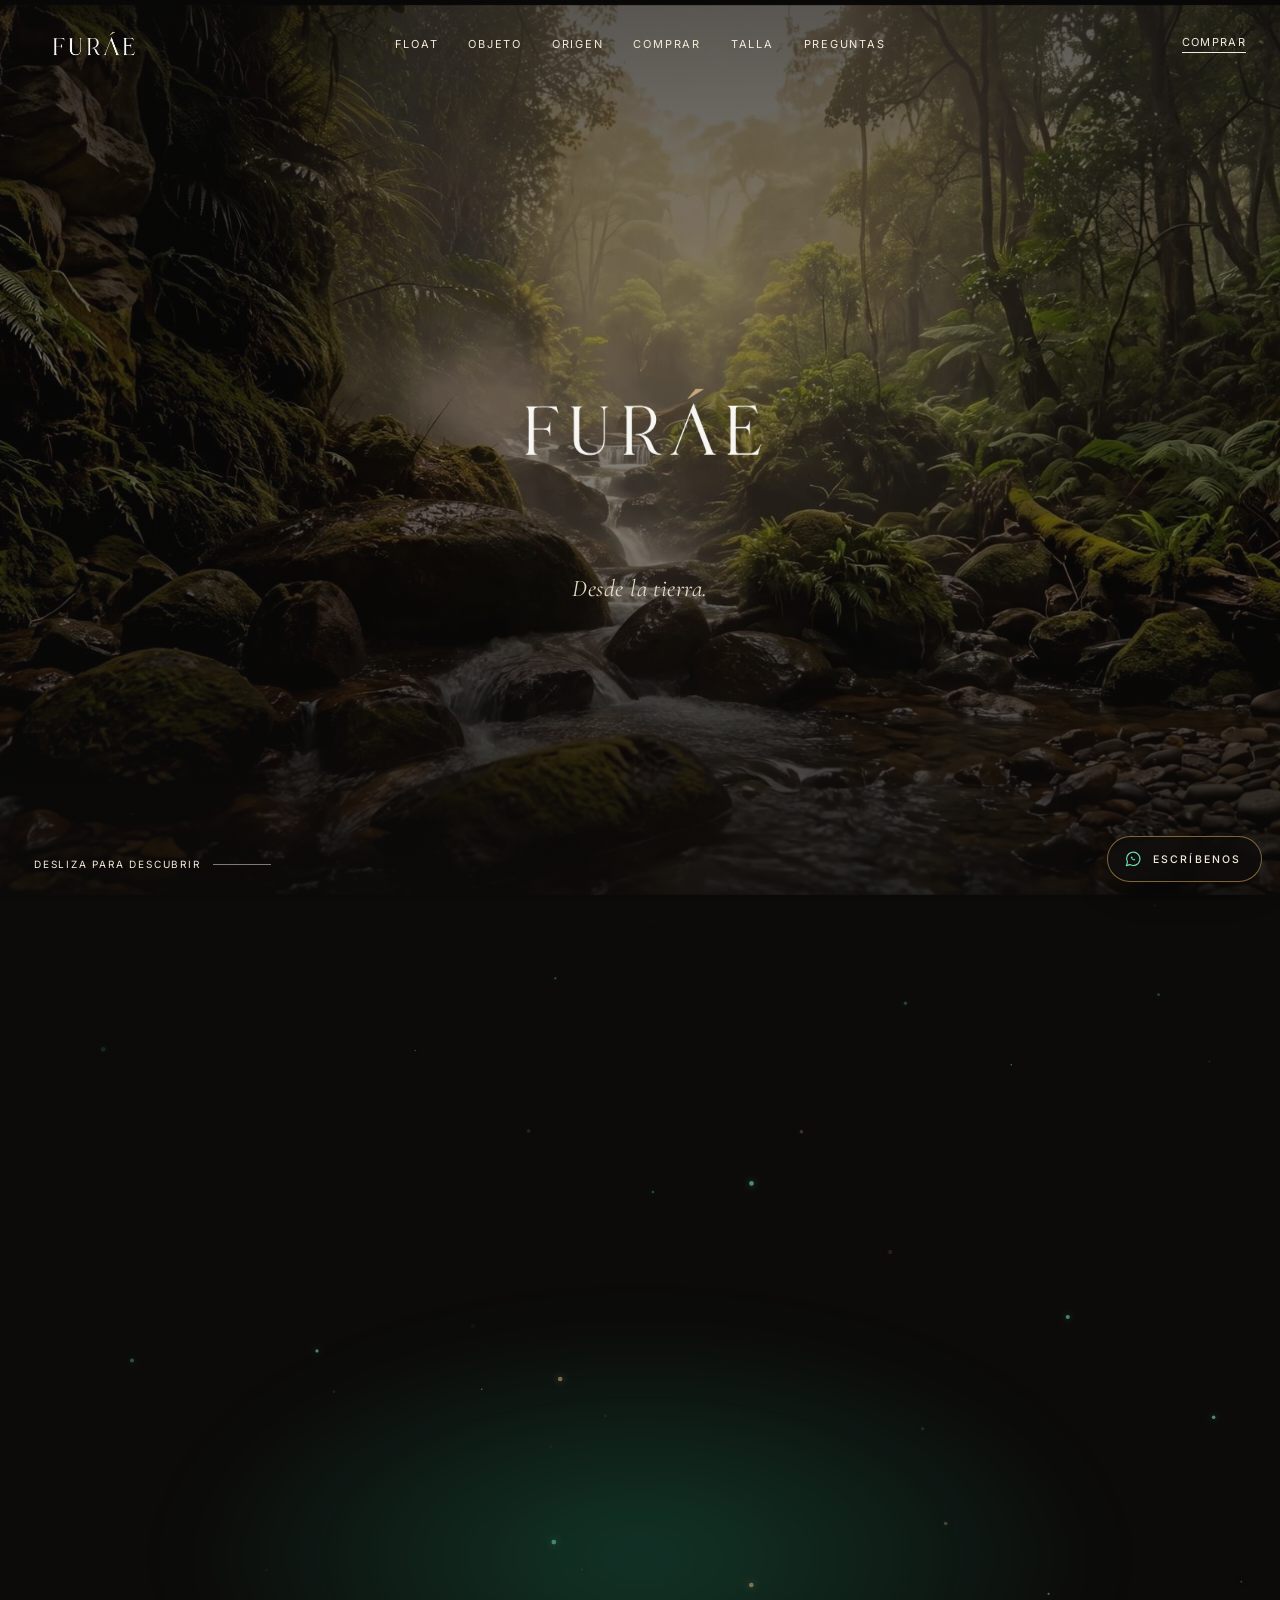
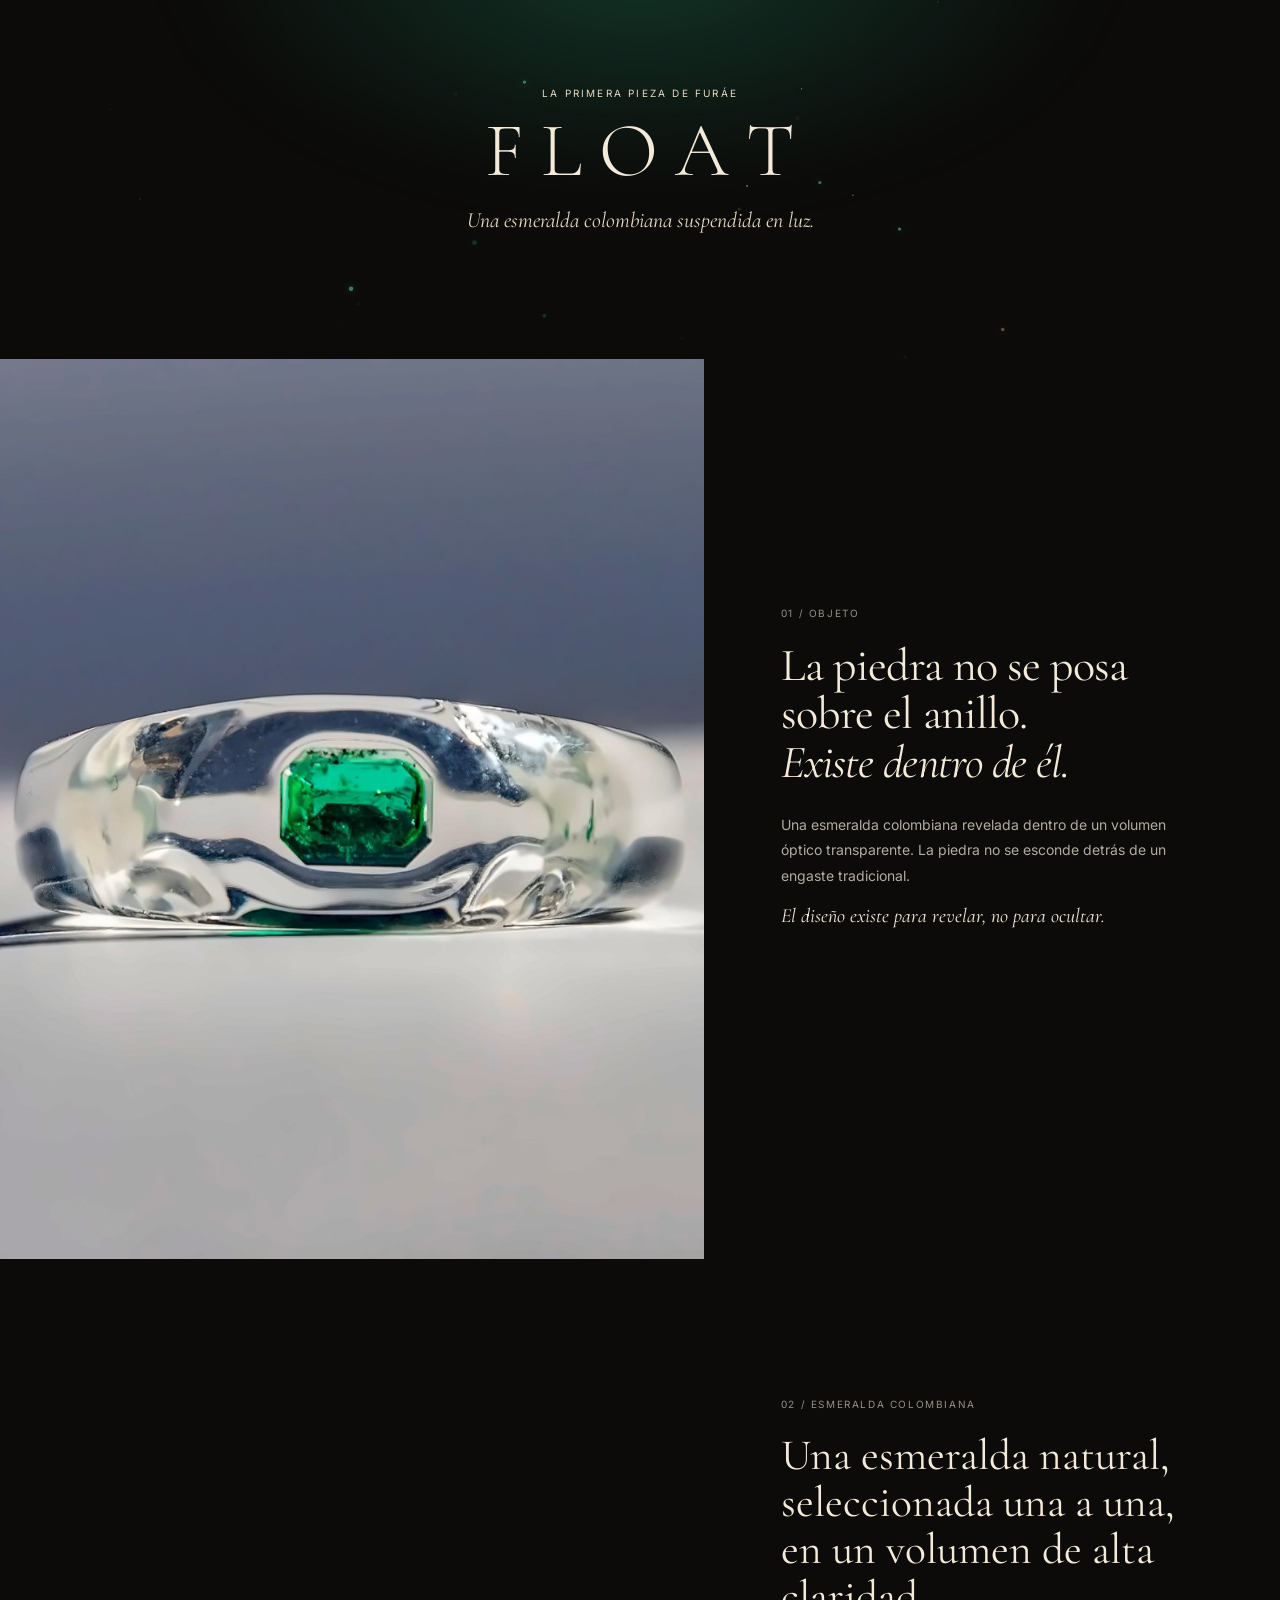
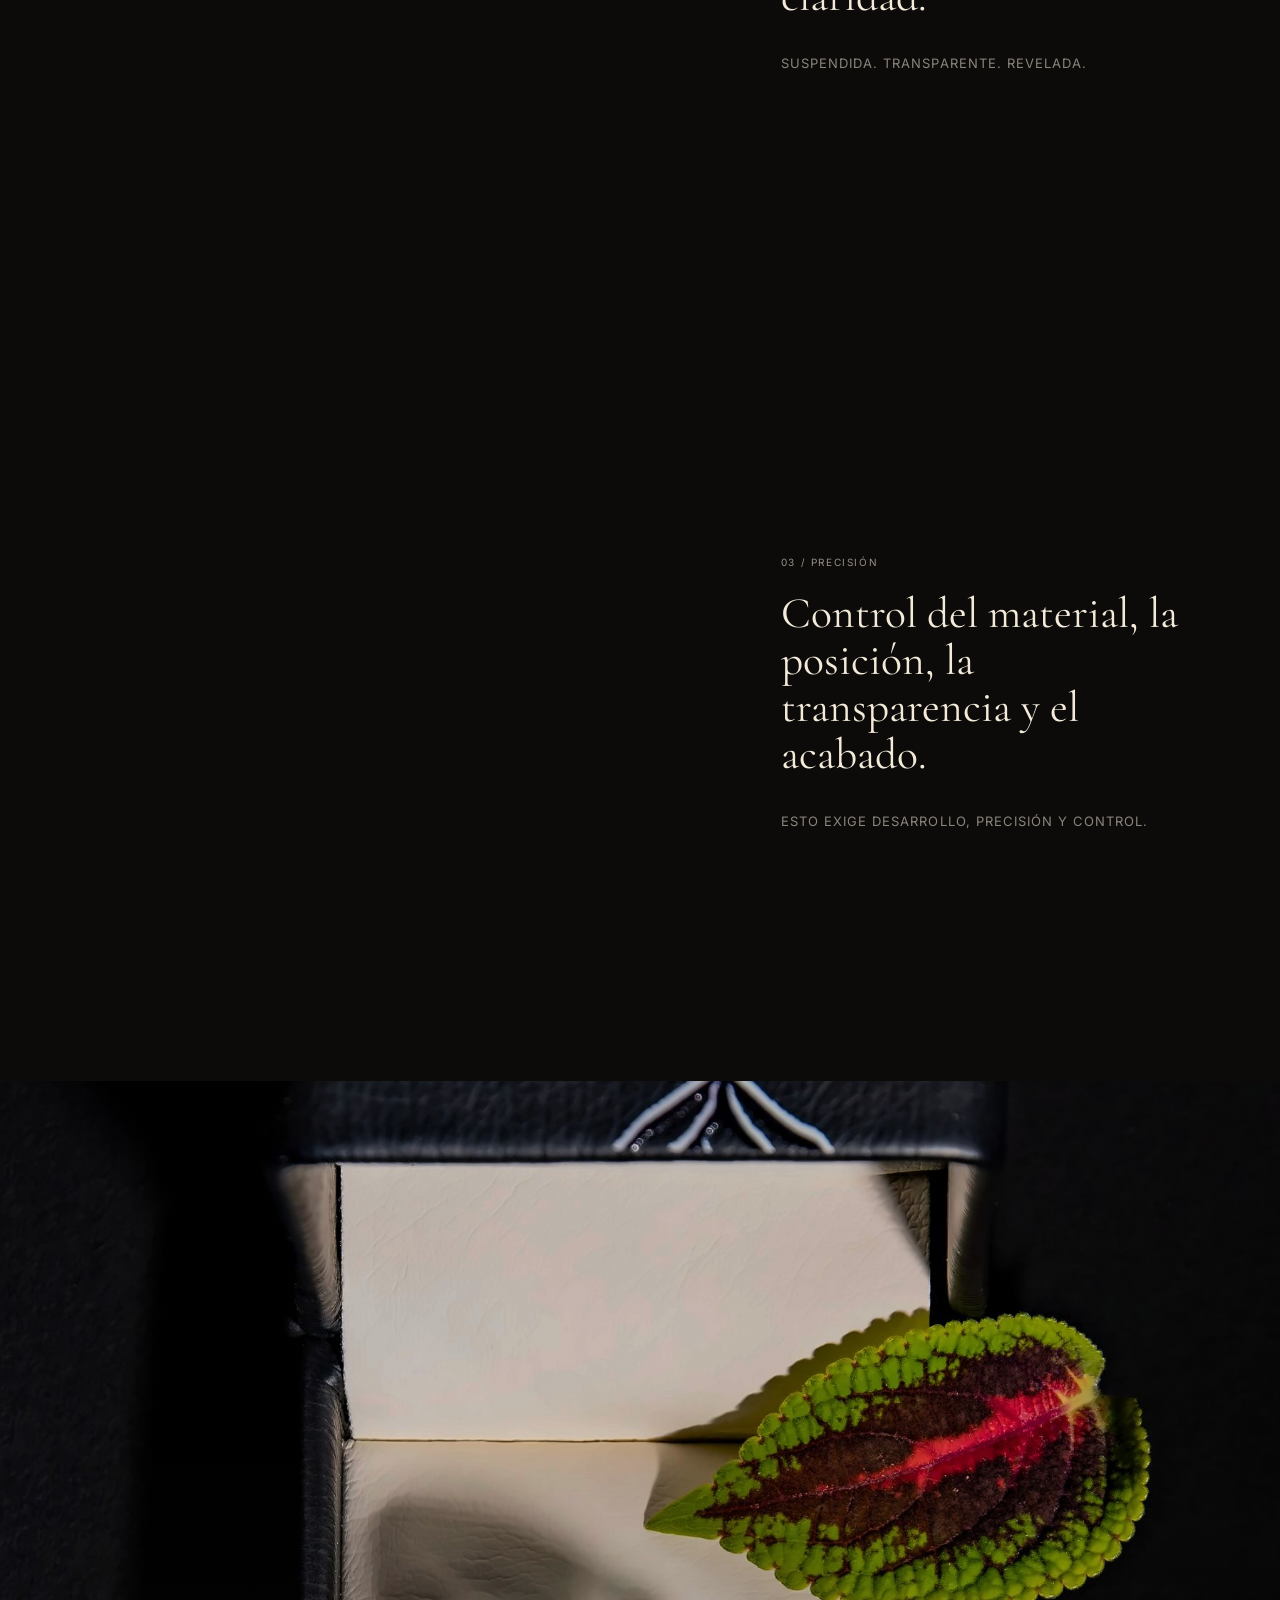
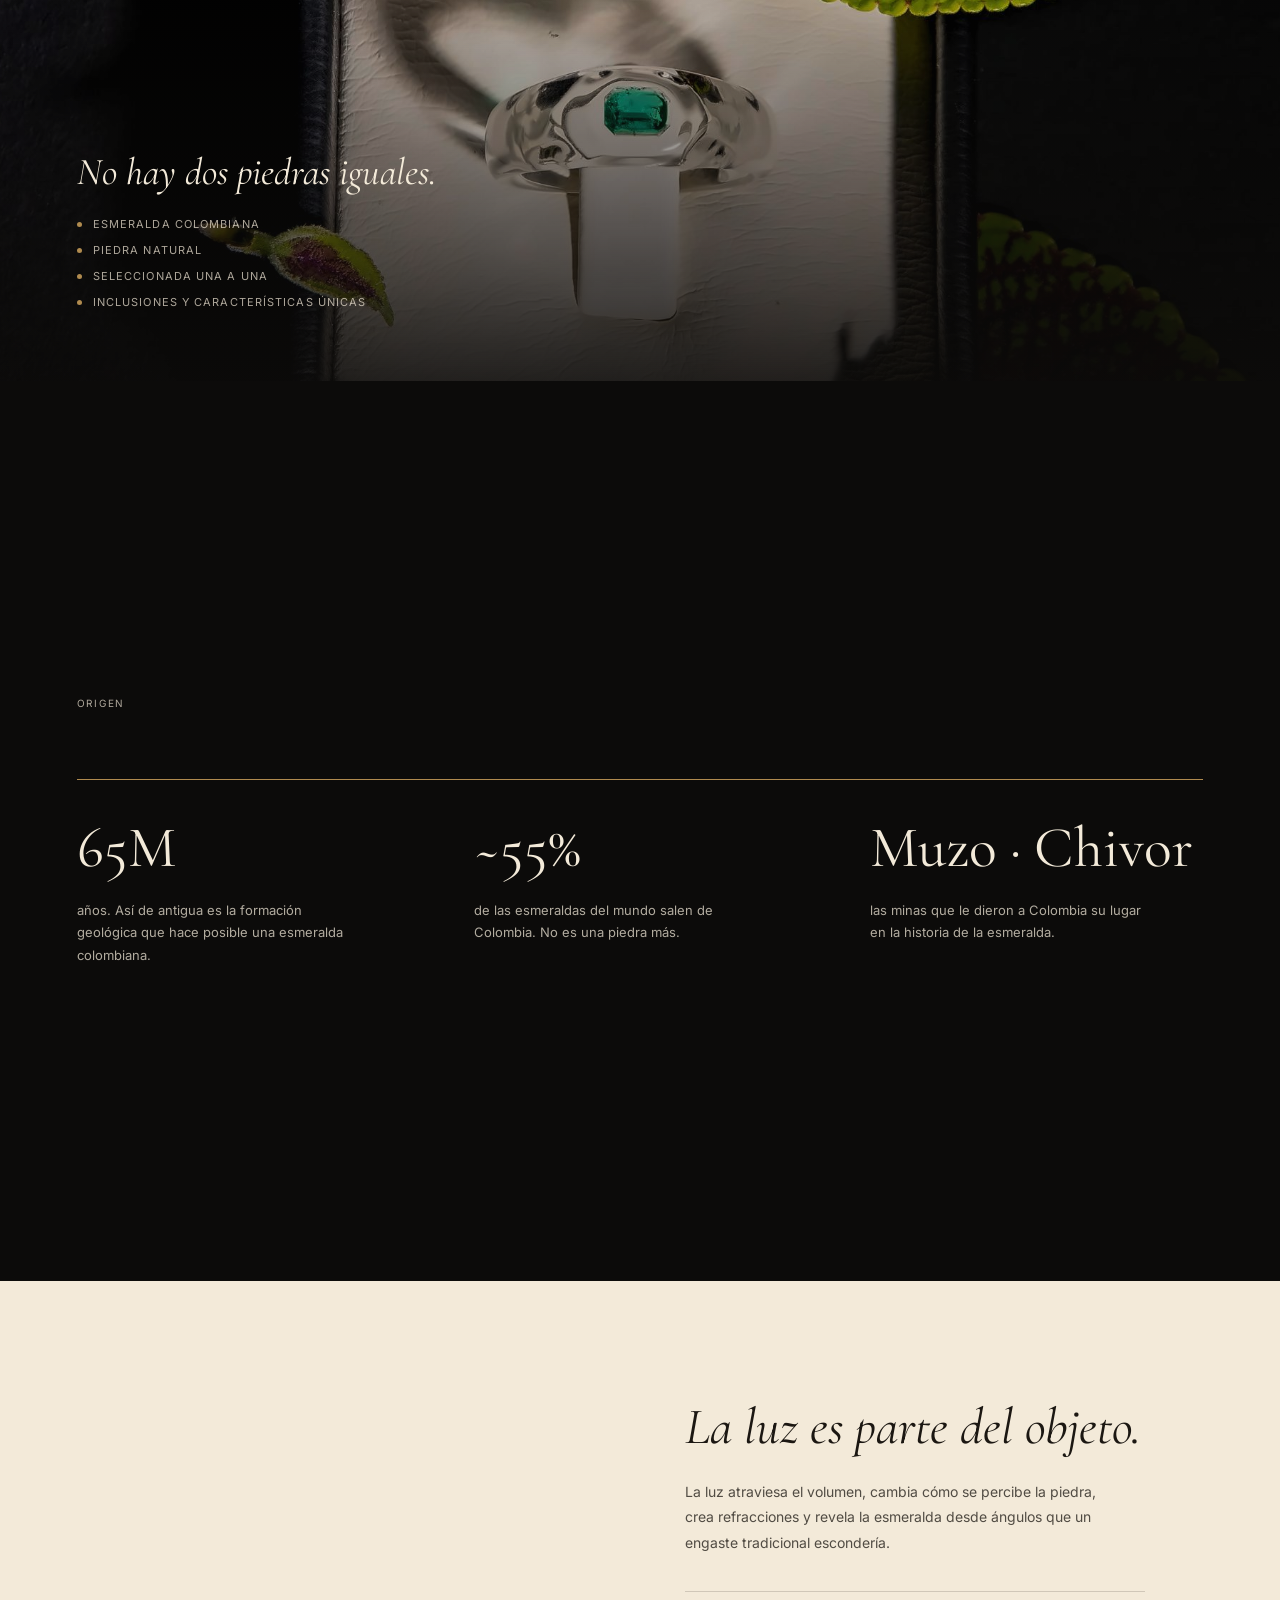
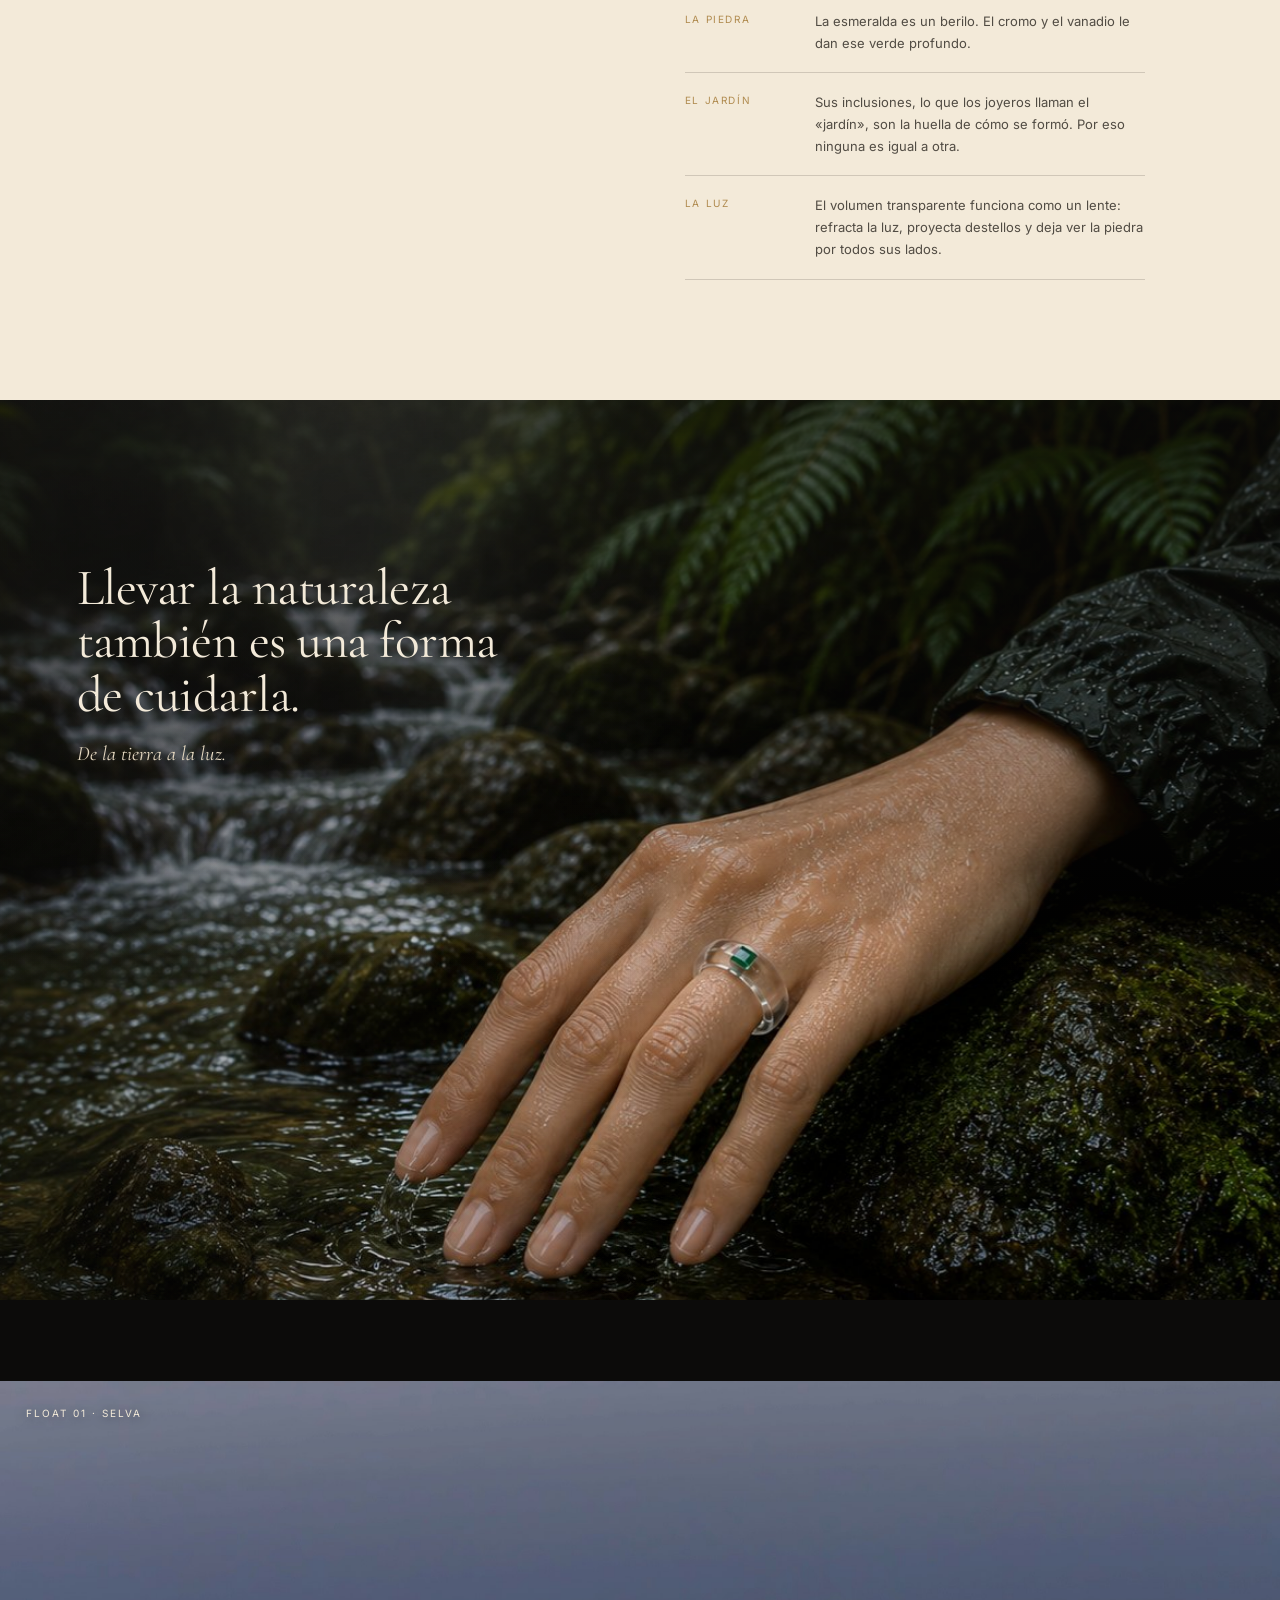
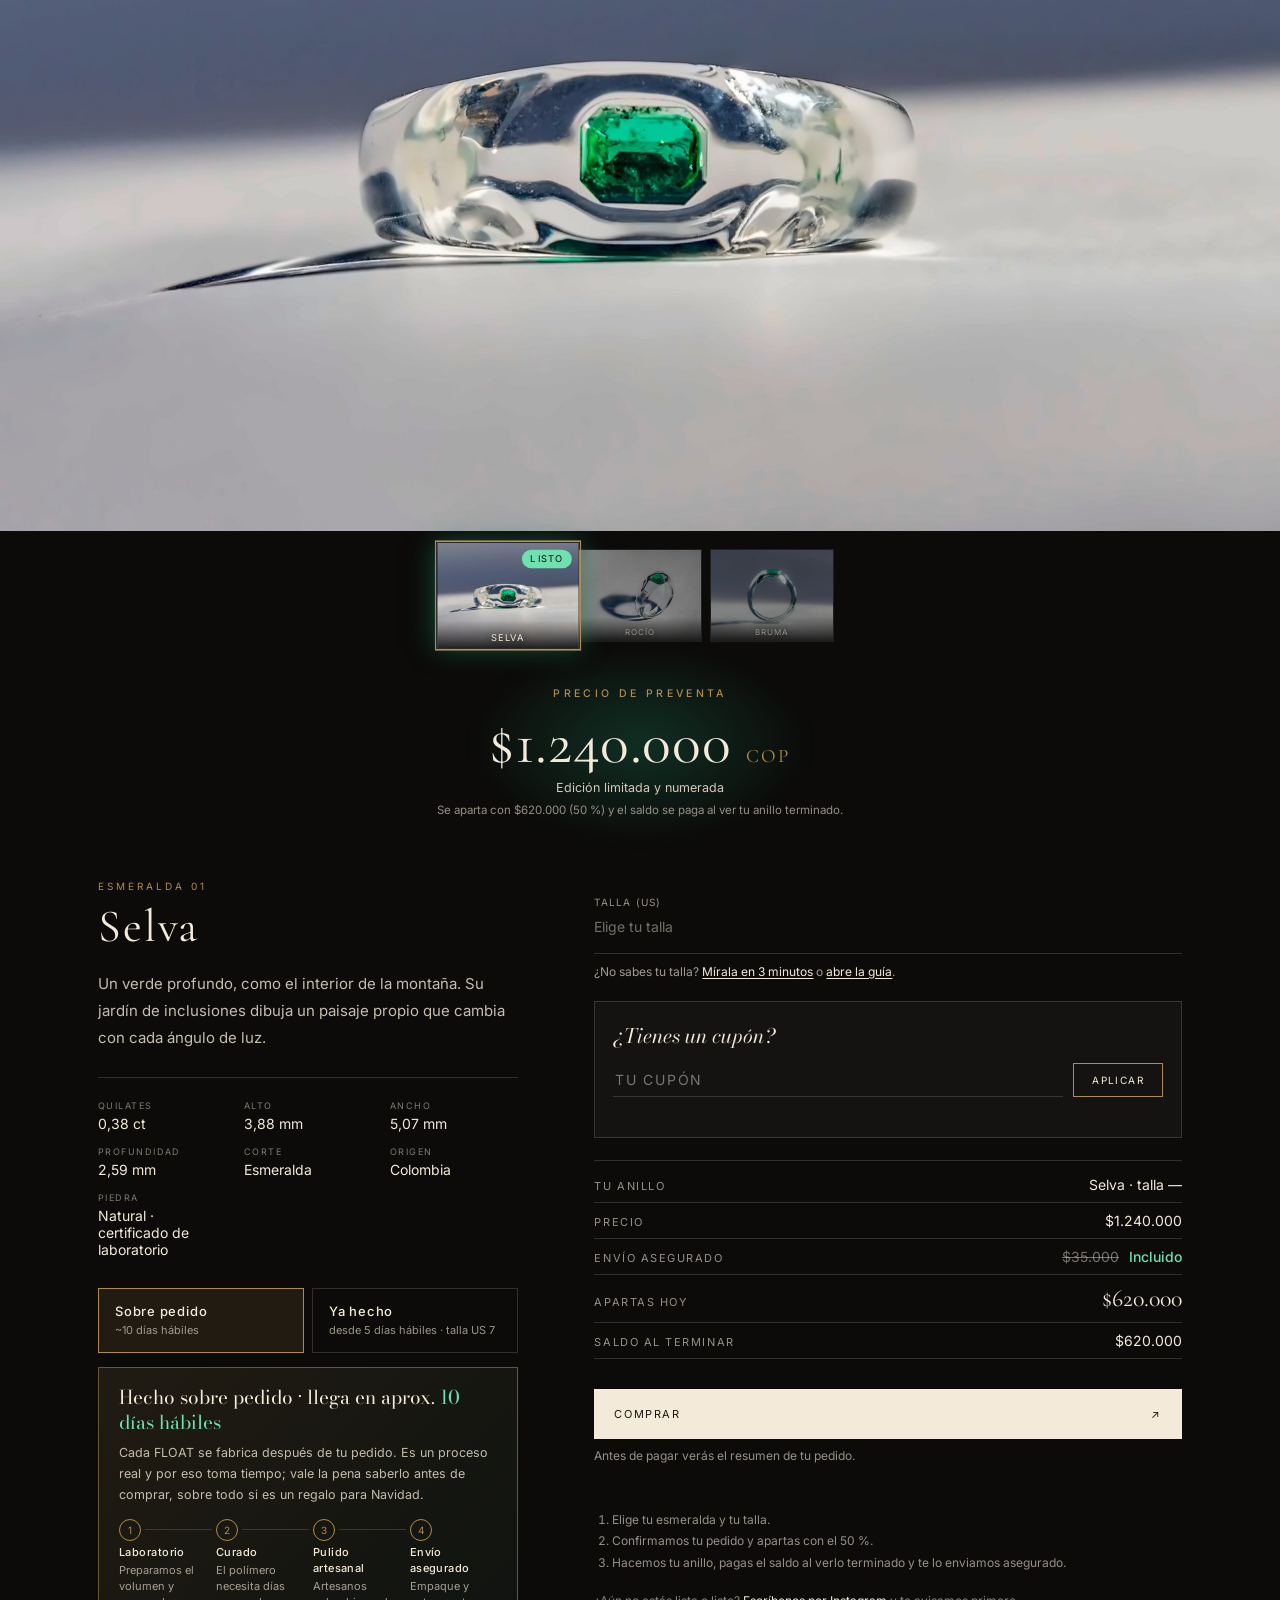
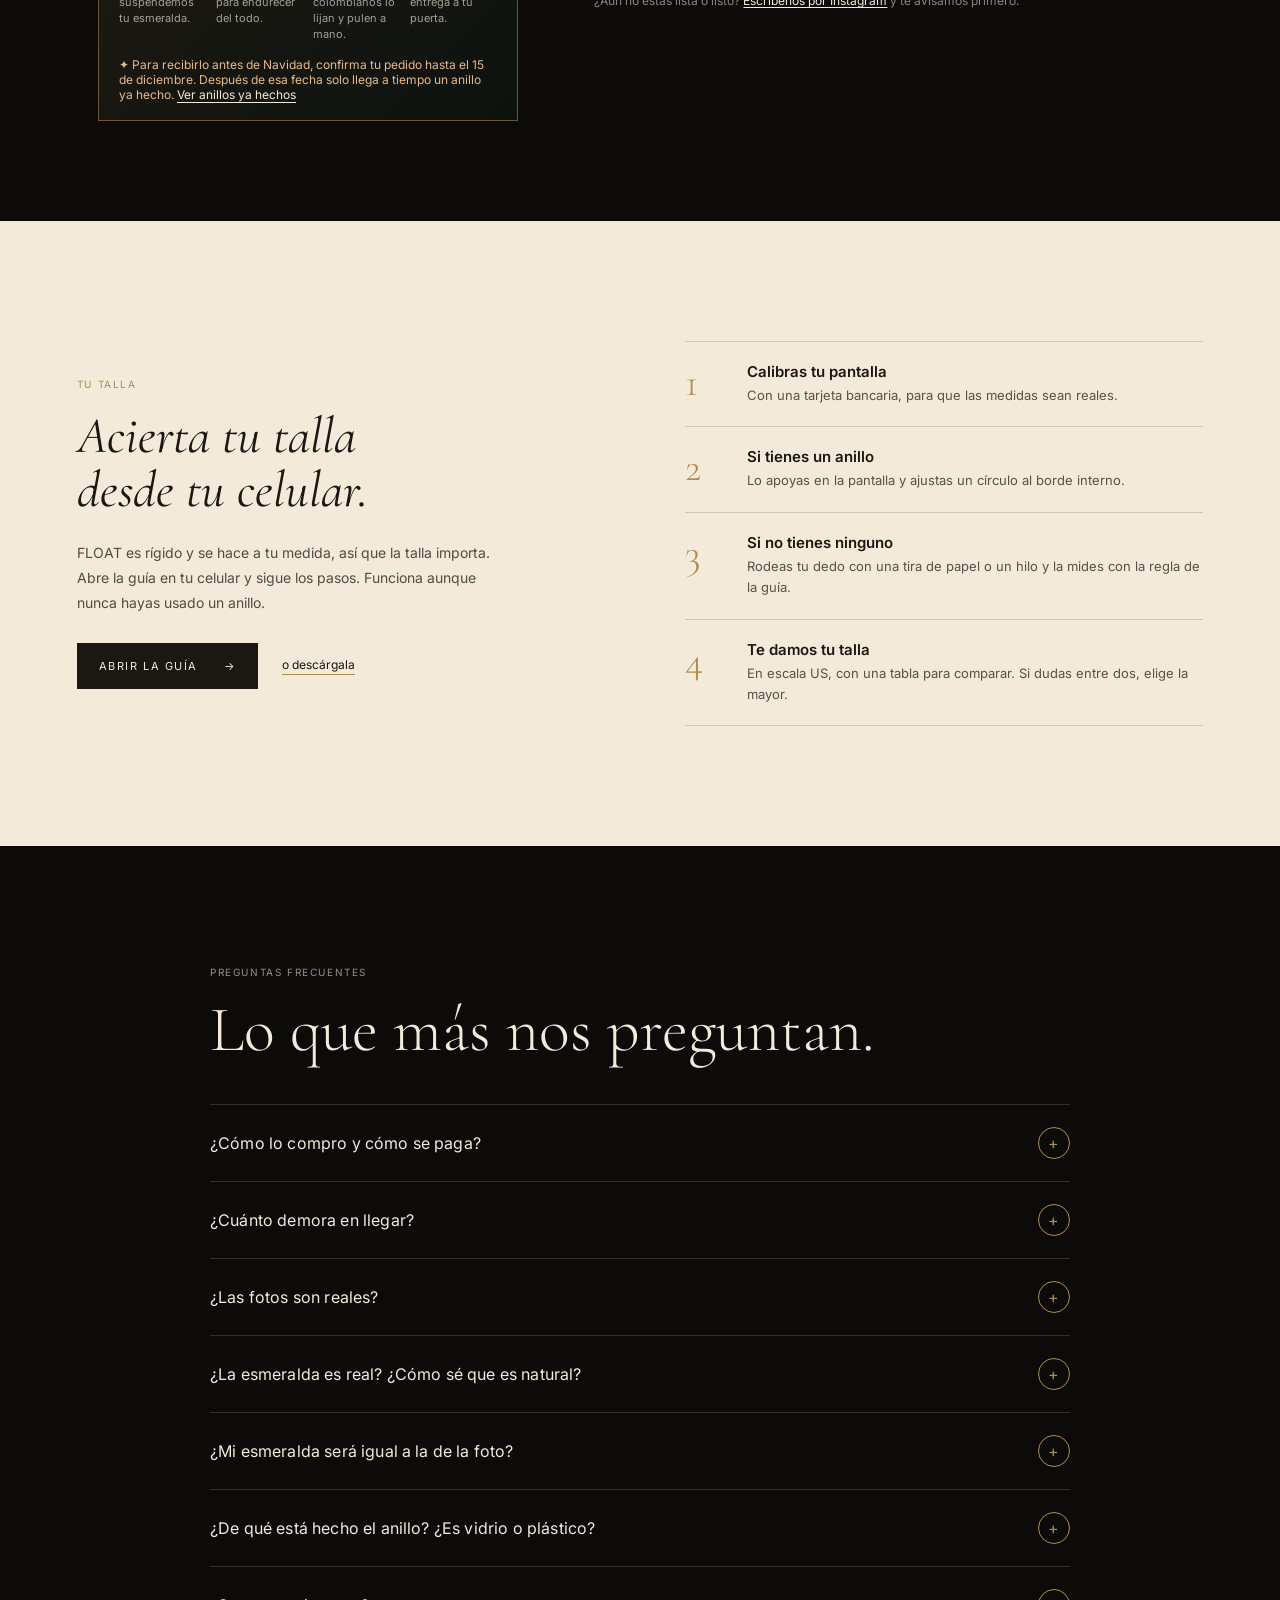
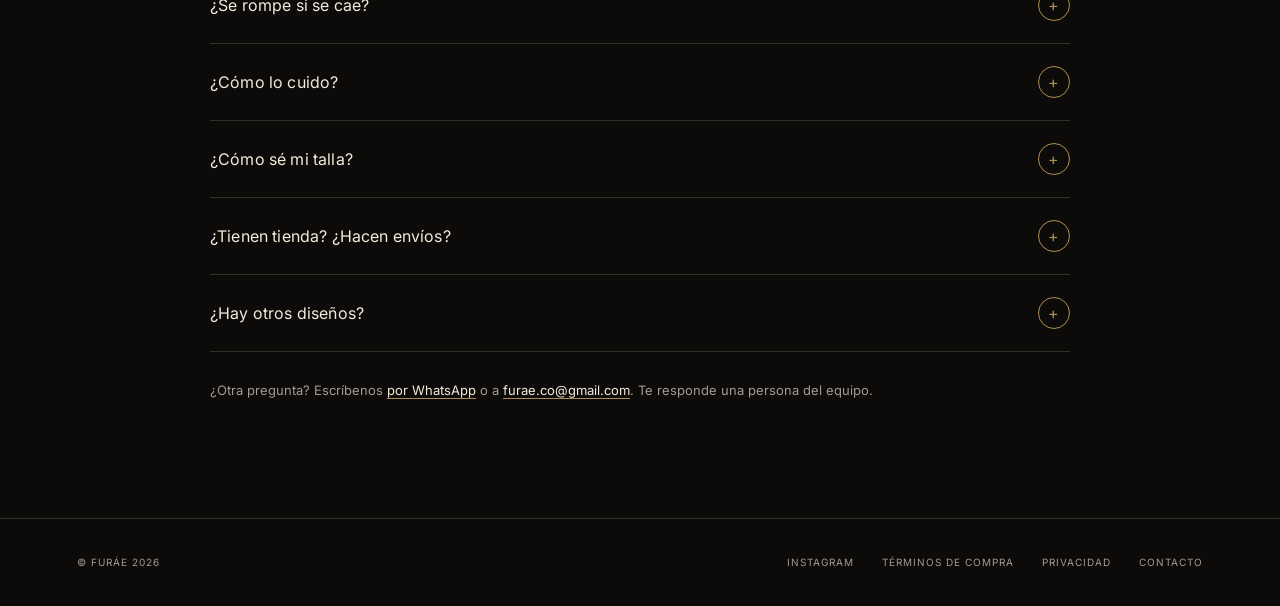
==== commit 1b1475bb: "Update Open Graph image and contact links" ====
--- a/index.html
+++ b/index.html
@@ -15,7 +15,7 @@
   <meta property="og:title" content="FLOAT — FURÁE" />
   <meta property="og:description" content="Una esmeralda colombiana suspendida en luz. Preventa fundadora." />
   <meta property="og:url" content="https://furae.co/" />
-  <meta property="og:image" content="https://furae-co.netlify.app/assets/fotos/og-float-real.jpg" />
+  <meta property="og:image" content="https://furae.co/assets/fotos/og-float-real.jpg" />
   <meta property="og:locale" content="es_CO" />
   <meta name="twitter:card" content="summary_large_image" />
   <script type="application/ld+json">{"@context":"https://schema.org","@type":"Organization","name":"FURÁE","url":"https://furae.co/","logo":"https://furae.co/assets/favicon.png","sameAs":["https://www.instagram.com/furae.co/"]}</script>
@@ -300,7 +300,7 @@
 <li>Confirmamos tu pedido y apartas con el 50 %.</li>
 <li>Hacemos tu anillo, pagas el saldo al verlo terminado y te lo enviamos asegurado.</li>
 </ol>
-<p class="buy-alt">¿Aún no estás lista o listo? <a href="https://furae.co/?o=web" target="_blank" rel="noopener">Responde la encuesta corta</a> y te avisamos primero.</p>
+<p class="buy-alt">¿Aún no estás lista o listo? <a href="https://ig.me/m/furae.co" target="_blank" rel="noopener">Escríbenos por Instagram</a> y te avisamos primero.</p>
 </div>
 </div>
 </section>
@@ -342,7 +342,7 @@
 <details class="faq"><summary>¿Cómo lo cuido?</summary><div class="faq-a"><div><p>Evita el calor intenso (secadores, saunas, un carro al sol) y los químicos fuertes como cloro, alcohol o acetona. Límpialo con un paño suave y agua con jabón neutro, y guárdalo solo para que no se raye. Con tu pieza te damos una guía de cuidado.</p></div></div></details>
 <details class="faq"><summary>¿Cómo sé mi talla?</summary><div class="faq-a"><div><p>Abre la <a href="guia-de-talla.html">guía de talla</a> en tu celular. Tiene un paso a paso con y sin anillo. Como FLOAT es rígido, confirmamos tu talla contigo antes de fabricarlo.</p></div></div></details>
 <details class="faq"><summary>¿Tienen tienda? ¿Hacen envíos?</summary><div class="faq-a"><div><p>Por ahora vendemos en línea. Enviamos a toda Colombia y el envío asegurado va incluido en el precio. En Bogotá también podemos entregarlo en mano. Si estás fuera del país, escríbenos y miramos tu caso.</p></div></div></details>
-<details class="faq"><summary>¿Hay otros diseños?</summary><div class="faq-a"><div><p>FLOAT es la primera pieza de FURÁE. Estamos trabajando en más diseños con la misma idea: dejar la piedra a la vista, en luz. Si quieres enterarte primero, <a href="https://furae.co/?o=web" target="_blank" rel="noopener">responde la encuesta corta</a>.</p></div></div></details>
+<details class="faq"><summary>¿Hay otros diseños?</summary><div class="faq-a"><div><p>FLOAT es la primera pieza de FURÁE. Estamos trabajando en más diseños con la misma idea: dejar la piedra a la vista, en luz. Si quieres enterarte primero, <a href="https://ig.me/m/furae.co" target="_blank" rel="noopener">escríbenos por Instagram</a>.</p></div></div></details>
 </div>
 <p class="faq-more">¿Otra pregunta? Escríbenos <a id="faqChat" href="https://ig.me/m/furae.co" target="_blank" rel="noopener">por Instagram</a> o a <a href="mailto:furae.co@gmail.com">furae.co@gmail.com</a>. Te responde una persona del equipo.</p>
 </div>
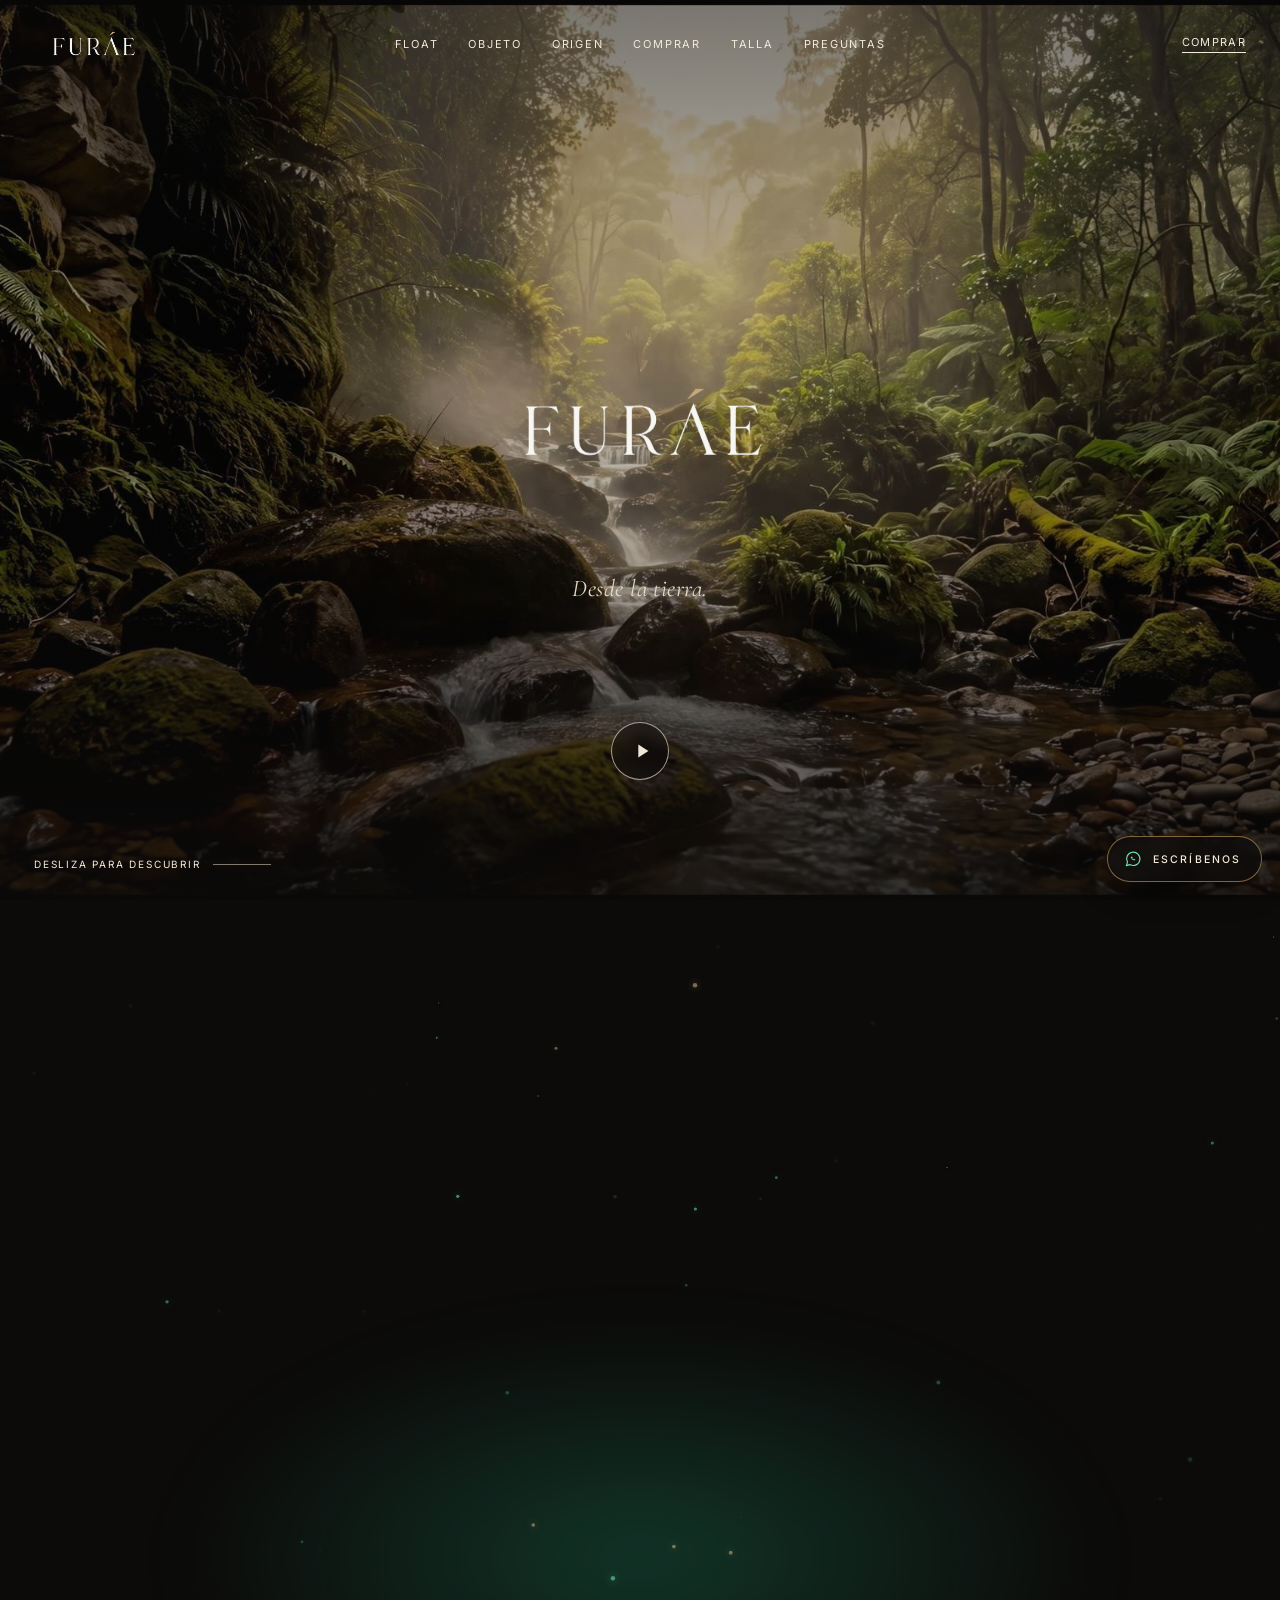
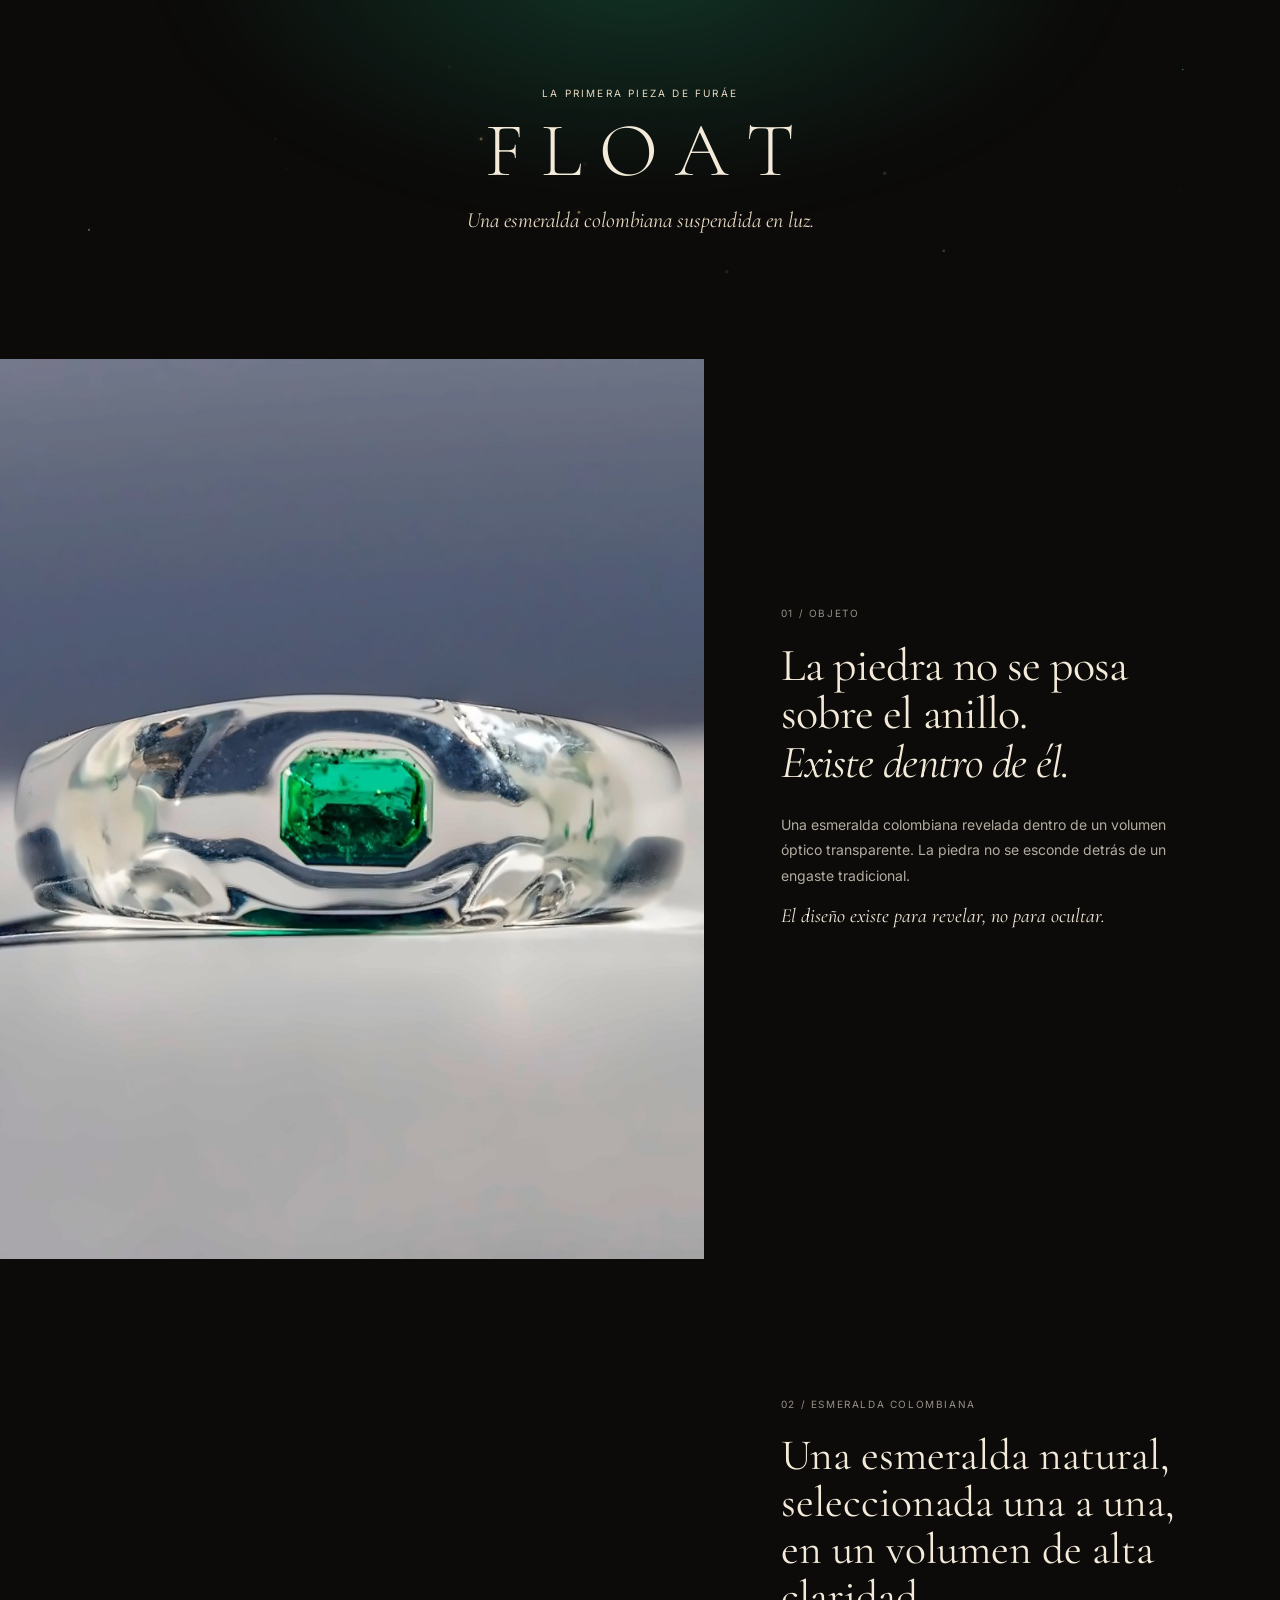
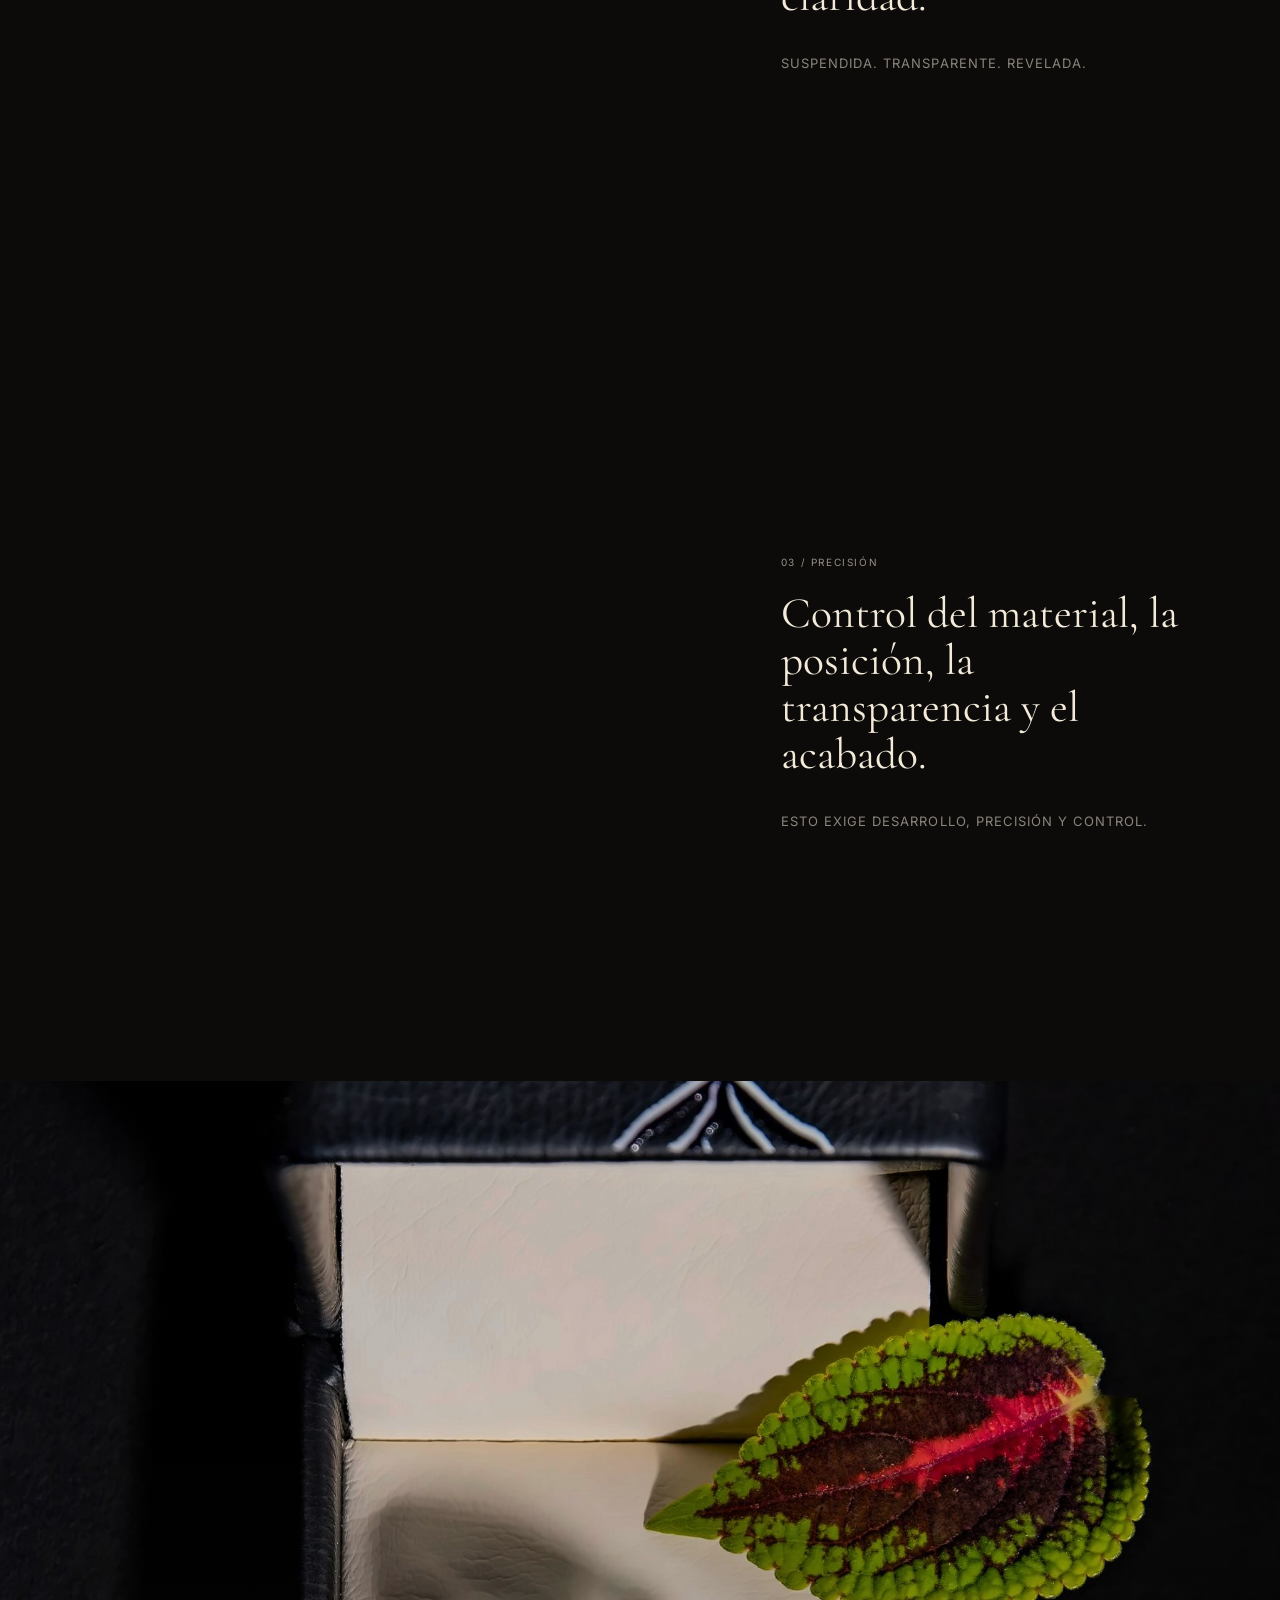
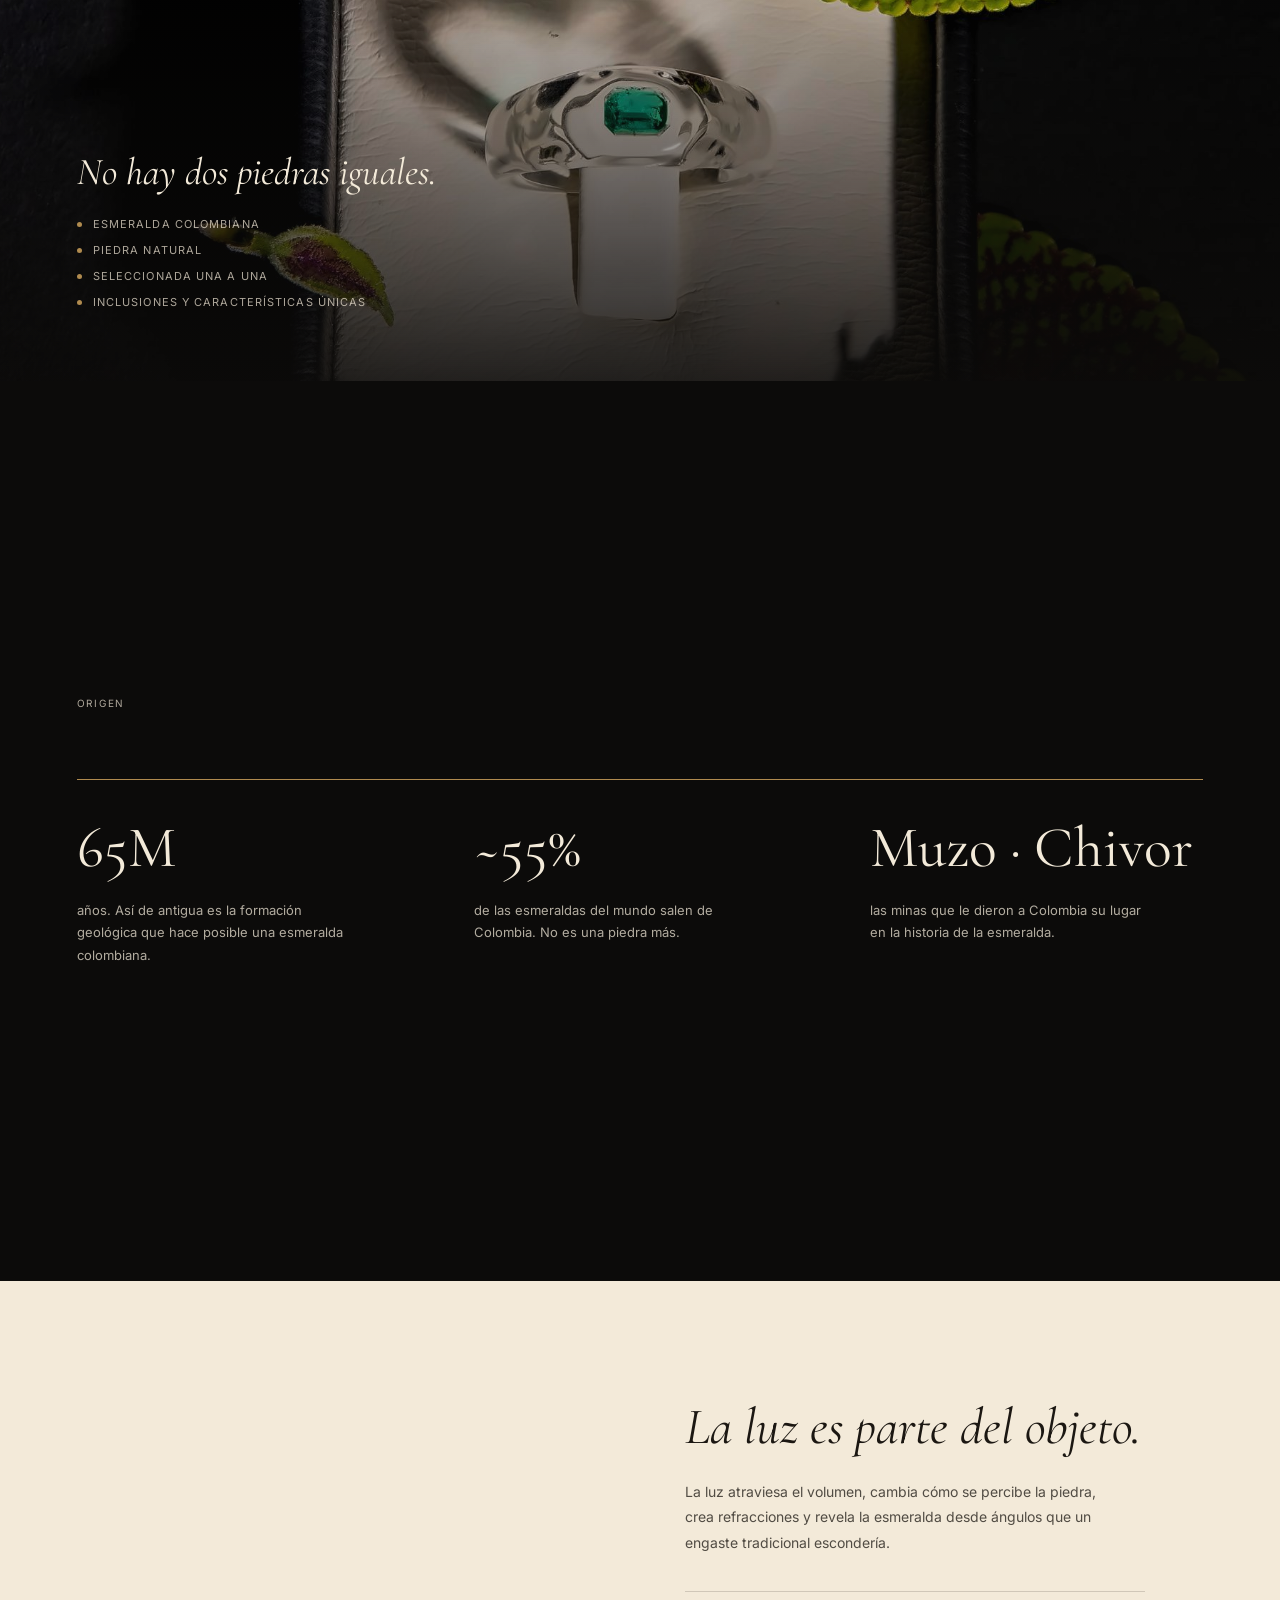
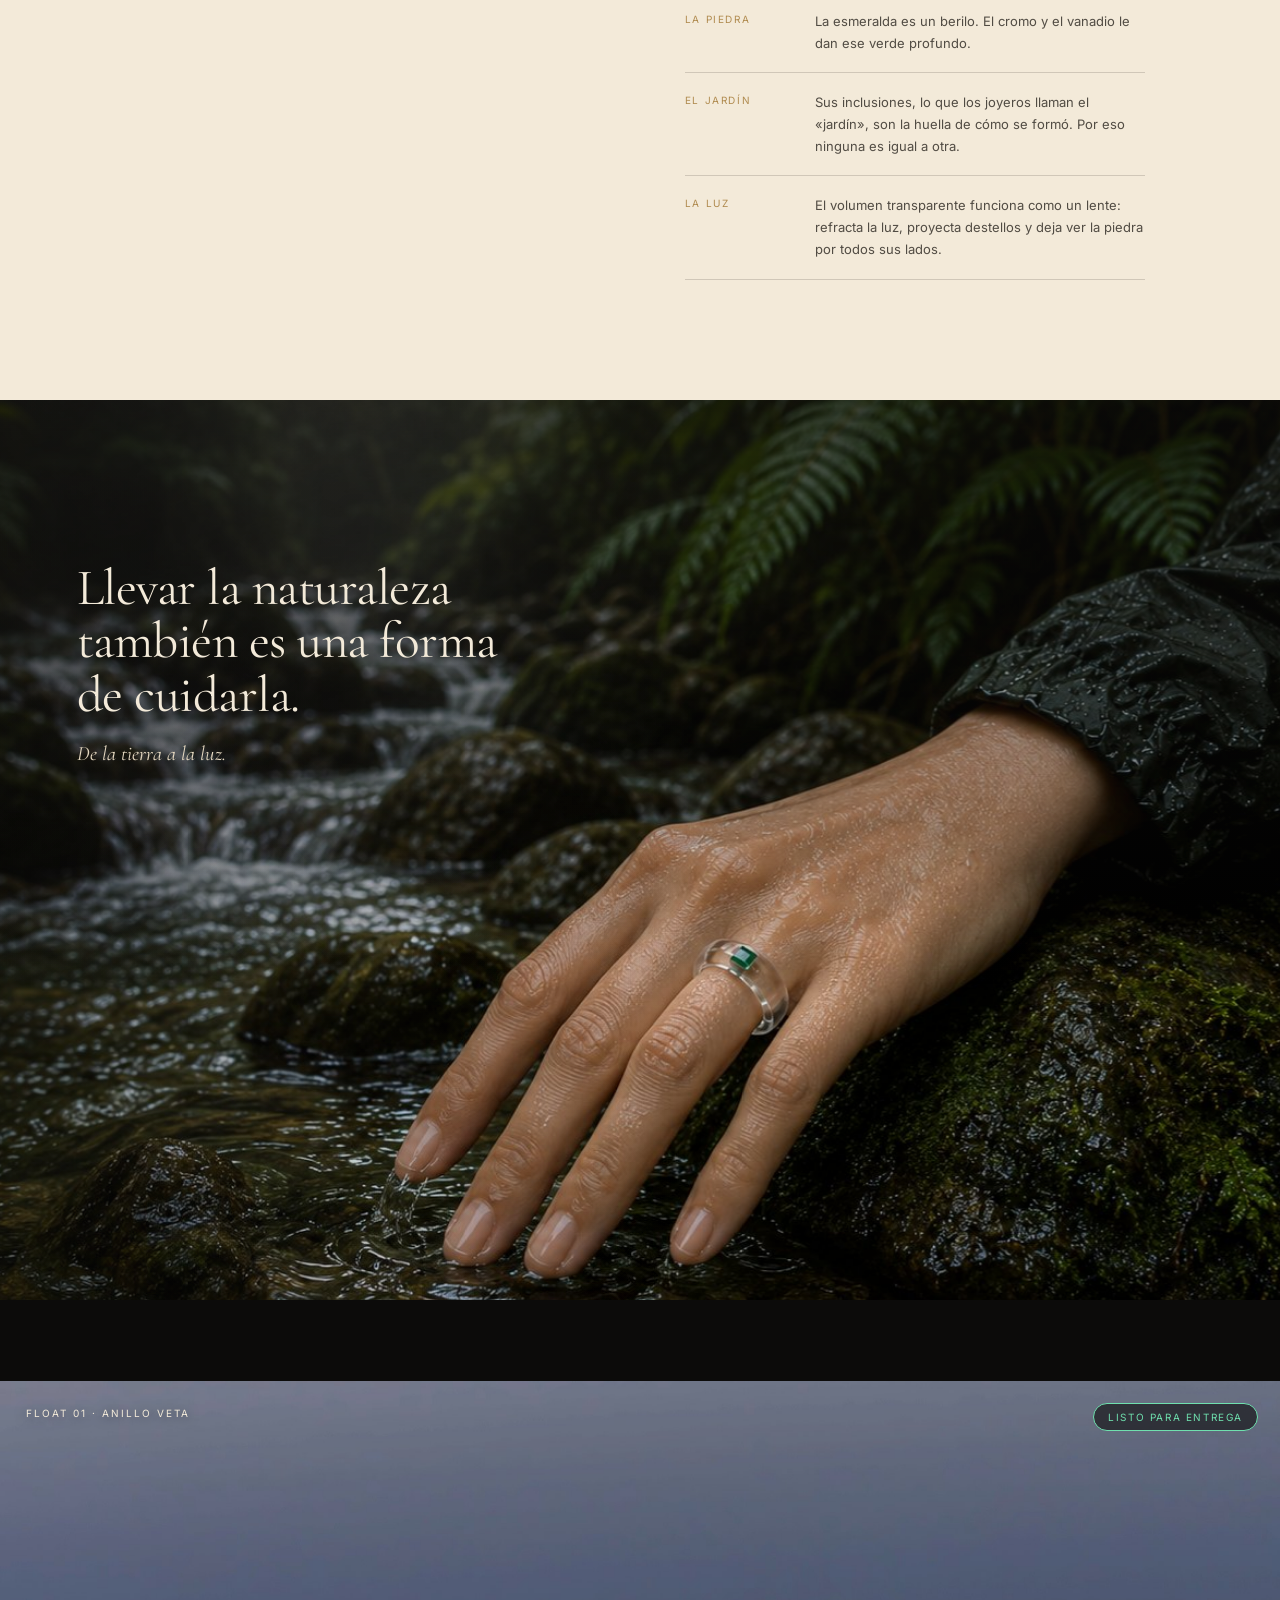
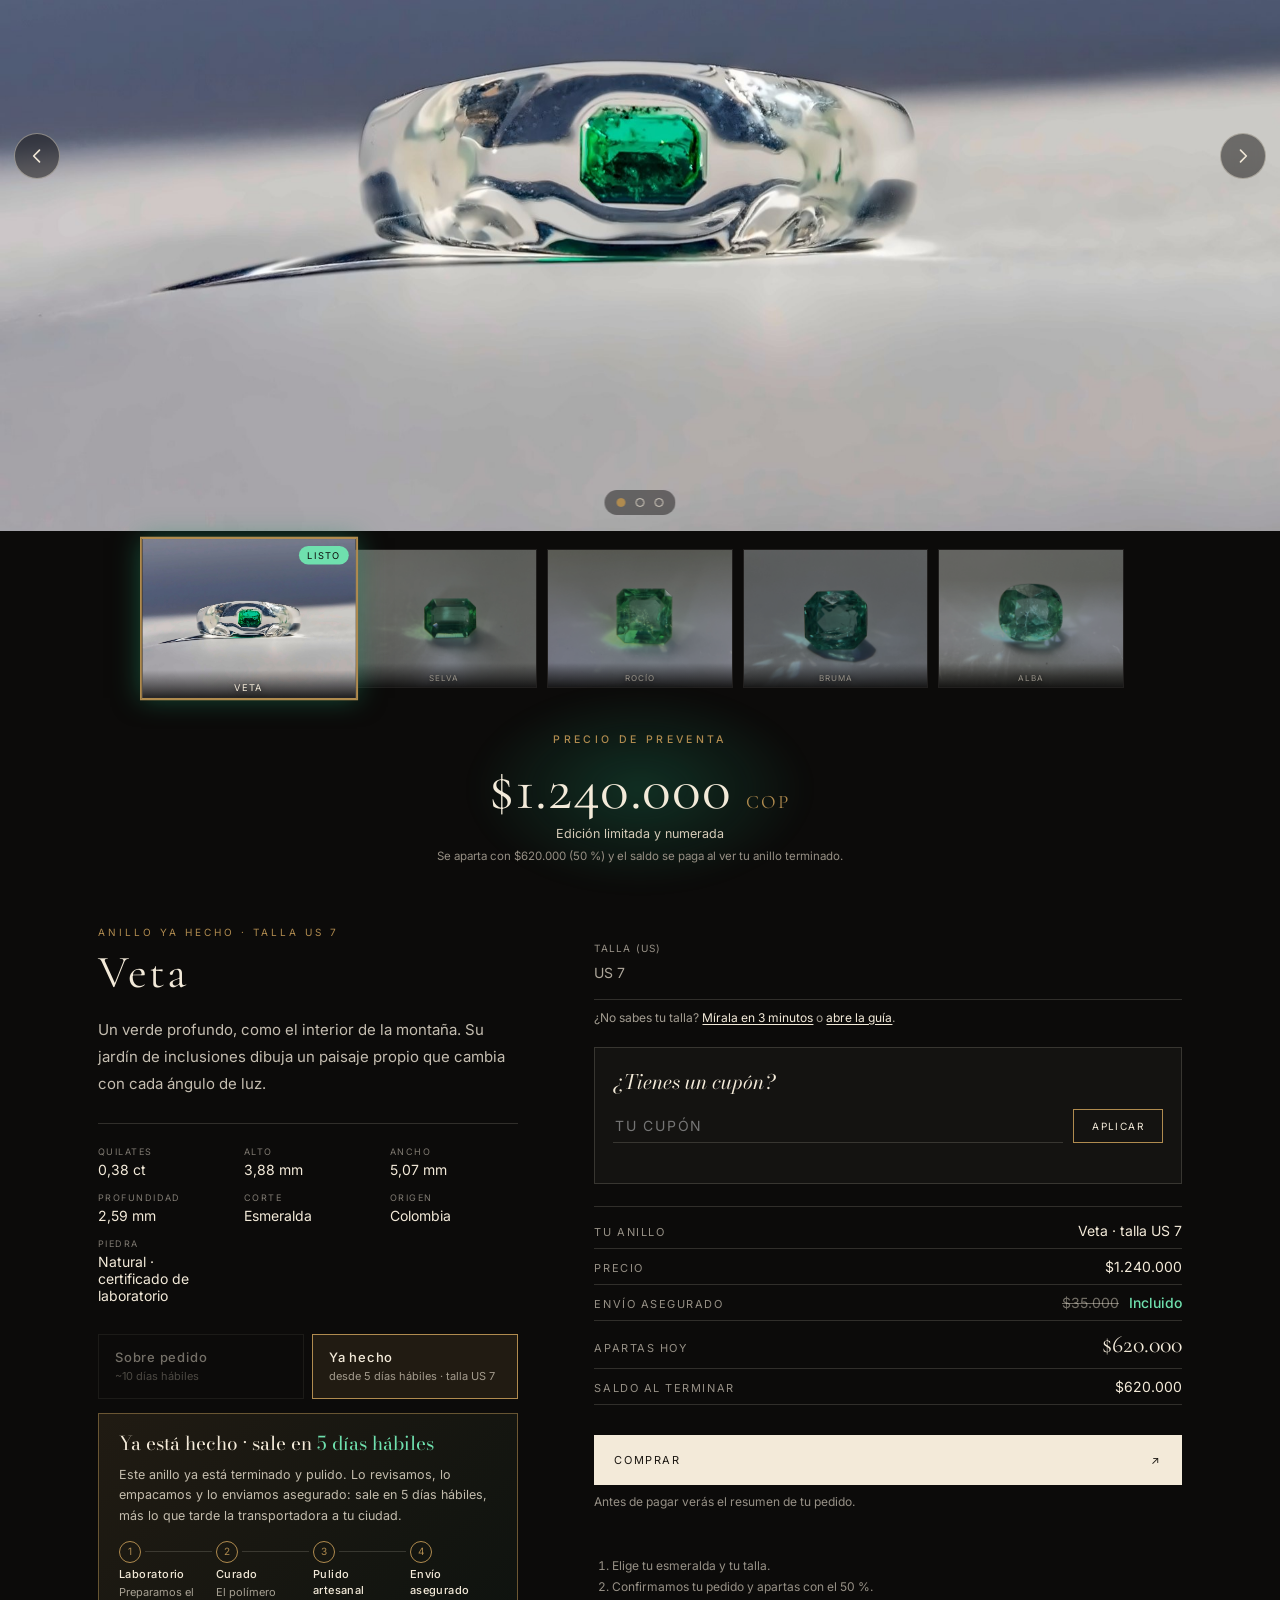
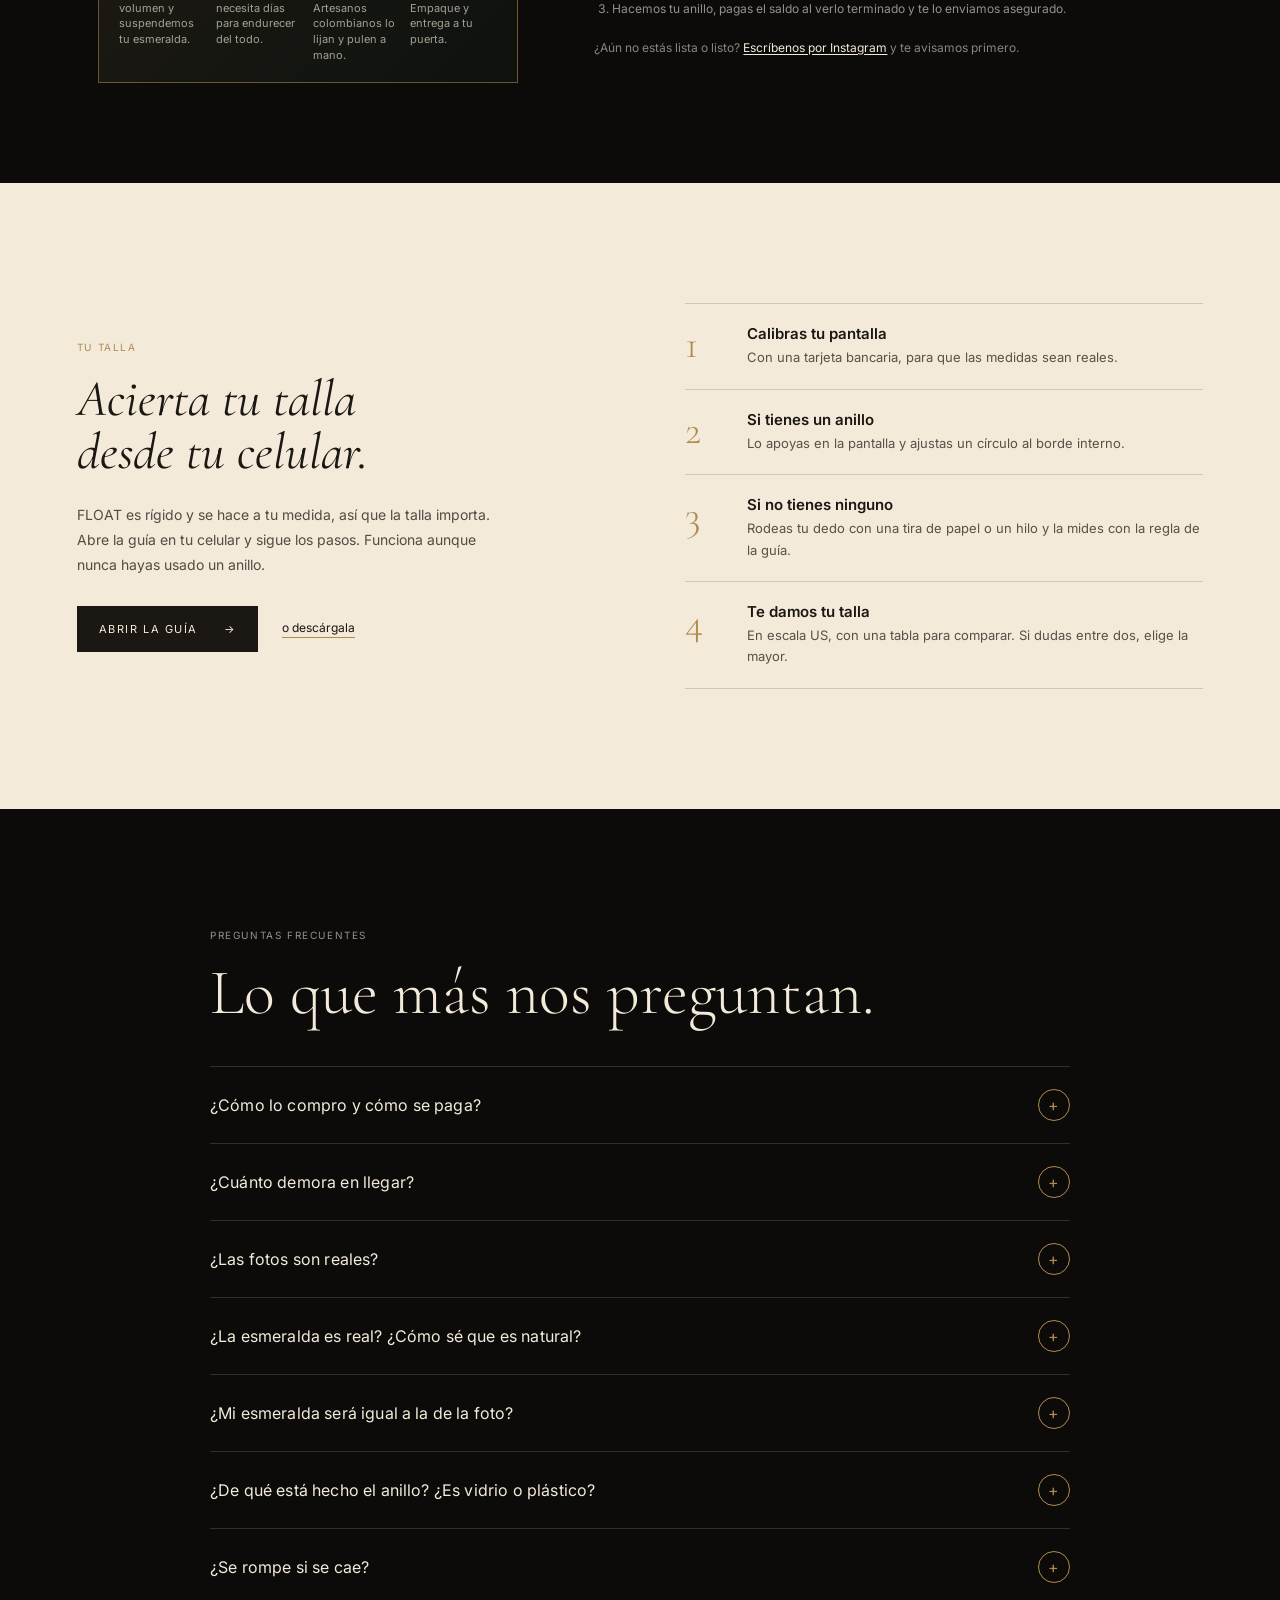
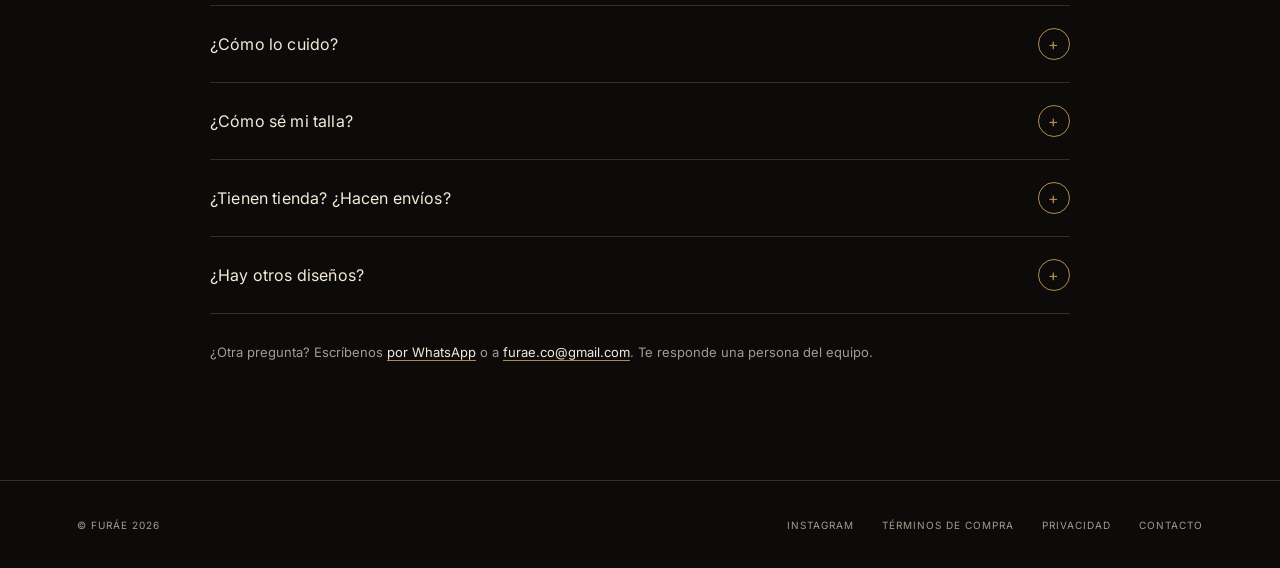
==== commit 7b07190f: "Arreglo del video en la primera visita y titulo furae.float" ====
--- a/index.html
+++ b/index.html
@@ -5,14 +5,14 @@
   <meta name="viewport" content="width=device-width, initial-scale=1" />
   <meta name="theme-color" content="#0c0b0a" />
   <meta name="description" content="FLOAT, la primera pieza de FURÁE. Una esmeralda colombiana suspendida en luz." />
-  <title>FLOAT — FURÁE</title>
+  <title>furae.float</title>
 
   <!-- Vista previa al compartir el link (WhatsApp, Instagram, Facebook).
        OJO: og:image y og:url funcionan mejor con la URL completa del dominio
        (ej. https://furae.co/assets/og-float.jpg). Cambiar cuando el dominio esté definido. -->
   <meta property="og:type" content="website" />
   <meta property="og:site_name" content="FURÁE" />
-  <meta property="og:title" content="FLOAT — FURÁE" />
+  <meta property="og:title" content="furae.float" />
   <meta property="og:description" content="Una esmeralda colombiana suspendida en luz. Preventa fundadora." />
   <meta property="og:url" content="https://furae.co/" />
   <meta property="og:image" content="https://furae.co/assets/fotos/og-float-real.jpg" />
@@ -285,7 +285,7 @@
 </div>
 
 <dl class="summary" id="summary" aria-live="polite">
-<div><dt>Tu anillo</dt><dd id="sumAnillo">Selva · talla —</dd></div>
+<div><dt>Tu anillo</dt><dd id="sumAnillo">Veta · talla por elegir</dd></div>
 <div><dt>Precio</dt><dd id="sumPrecio">$1.240.000</dd></div>
 <div><dt>Envío asegurado</dt><dd><s id="envioValor">$35.000</s> <b>Incluido</b></dd></div>
 <div class="summary__total"><dt>Apartas hoy</dt><dd id="sumApartado">$620.000</dd></div>
--- a/styles.css
+++ b/styles.css
@@ -527,8 +527,8 @@
 @keyframes heroFade{from{opacity:0}to{opacity:1}}
 .hero{background:linear-gradient(rgba(12,11,10,.3),rgba(12,11,10,.3)),#0c0b0a url("assets/hero-furae-poster.jpg") center/cover no-repeat}
 .hero-video,html:not(.no-intro) .hero-video{animation:none;opacity:0;transition:opacity 1.2s ease}
-.hero-video.is-playing{opacity:1}
-.hero-video.is-playing.is-ending{opacity:0;transition-duration:.6s}
+.hero-video.is-playing,html:not(.no-intro) .hero-video.is-playing{opacity:1} /* la 2.ª parte iguala la especificidad de la regla de arriba: sin ella, en la primera visita el video quedaba invisible */
+.hero-video.is-playing.is-ending,html:not(.no-intro) .hero-video.is-playing.is-ending{opacity:0;transition-duration:.6s}
 .hero-logo,.hero-copy,.scroll-cue{animation-name:heroFade}
 html:not(.no-intro) .site-header{animation:heroFade 1s 2.7s both}
 .intro{animation:introOut .9s 2.2s ease forwards}
@@ -665,3 +665,30 @@
 .ck-plan__opt input{margin:3px 0 0;accent-color:#b08b4f;flex:none}
 .ck-plan__opt b{display:block;font-weight:500;font-size:14px}
 .ck-plan__opt small{display:block;margin-top:3px;font-size:12px;color:rgba(243,234,217,.65)}
+
+/* Plan B del video del inicio: foto con zoom lento + botón de play cuando el celular bloquea el autoplay */
+.hero.hero-sin-video::before{content:"";position:absolute;inset:0;background:url("assets/hero-furae-poster.jpg") center/cover no-repeat;animation:heroKen 20s ease-in-out infinite alternate}
+@keyframes heroKen{from{transform:scale(1)}to{transform:scale(1.14) translate(-1.5%,-1%)}}
+.hero-play{position:absolute;z-index:3;left:50%;bottom:120px;transform:translateX(-50%);width:58px;height:58px;border-radius:50%;border:1px solid rgba(240,230,210,.65);background:rgba(12,11,10,.45);-webkit-backdrop-filter:blur(6px);backdrop-filter:blur(6px);cursor:pointer;display:grid;place-items:center;padding:0}
+.hero-play[hidden]{display:none}
+.hero-play svg{width:22px;height:22px;fill:#efe6d6;margin-left:3px}
+
+/* ===== COMPRA v10 · miniatura "El anillo" + galería con flechas, 4 esmeraldas ===== */
+/* 5 miniaturas: El anillo + 4 esmeraldas */
+.buy-stage .gems{grid-template-columns:repeat(5,1fr);max-width:1000px;gap:10px}
+@media (max-width:900px){.buy-stage .gems{grid-template-columns:repeat(5,1fr);max-width:none;gap:6px;padding:0 12px}.buy-stage .gem{aspect-ratio:1/1}.buy-stage .gem span{font-size:7.5px;letter-spacing:.08em}}
+/* la miniatura del anillo se distingue con una línea dorada abajo cuando está activa */
+.gem--anillo.is-on{border-color:var(--gold)}
+/* flechas y puntos: solo cuando la foto grande muestra el anillo */
+.zoom-stage:not(.is-gallery) .stage-nav{display:none}
+.zoom-stage.is-gallery:not(.is-zoomed){touch-action:pan-y}
+.stage-nav__btn{position:absolute;top:50%;z-index:4;width:46px;height:46px;margin-top:-23px;border-radius:50%;border:1px solid rgba(243,234,217,.45);background:rgba(12,11,10,.5);-webkit-backdrop-filter:blur(6px);backdrop-filter:blur(6px);cursor:pointer;display:grid;place-items:center;padding:0;transition:background .25s ease,border-color .25s ease}
+.stage-nav__btn:hover{background:rgba(12,11,10,.78);border-color:var(--gold)}
+.stage-nav__btn--prev{left:14px}
+.stage-nav__btn--next{right:14px}
+.stage-nav__btn svg{width:20px;height:20px;fill:none;stroke:#efe6d6;stroke-width:2;stroke-linecap:round;stroke-linejoin:round}
+.stage-dots{position:absolute;z-index:4;left:50%;bottom:16px;transform:translateX(-50%);display:flex;gap:10px;padding:8px 12px;border-radius:99px;background:rgba(12,11,10,.45);-webkit-backdrop-filter:blur(6px);backdrop-filter:blur(6px)}
+.stage-dots button{width:9px;height:9px;padding:0;border-radius:50%;border:1px solid rgba(243,234,217,.8);background:transparent;cursor:pointer}
+.stage-dots button.is-on{background:var(--gold);border-color:var(--gold)}
+@media (max-width:900px){.stage-nav__btn{width:40px;height:40px;margin-top:-20px}.stage-nav__btn--prev{left:8px}.stage-nav__btn--next{right:8px}}
+
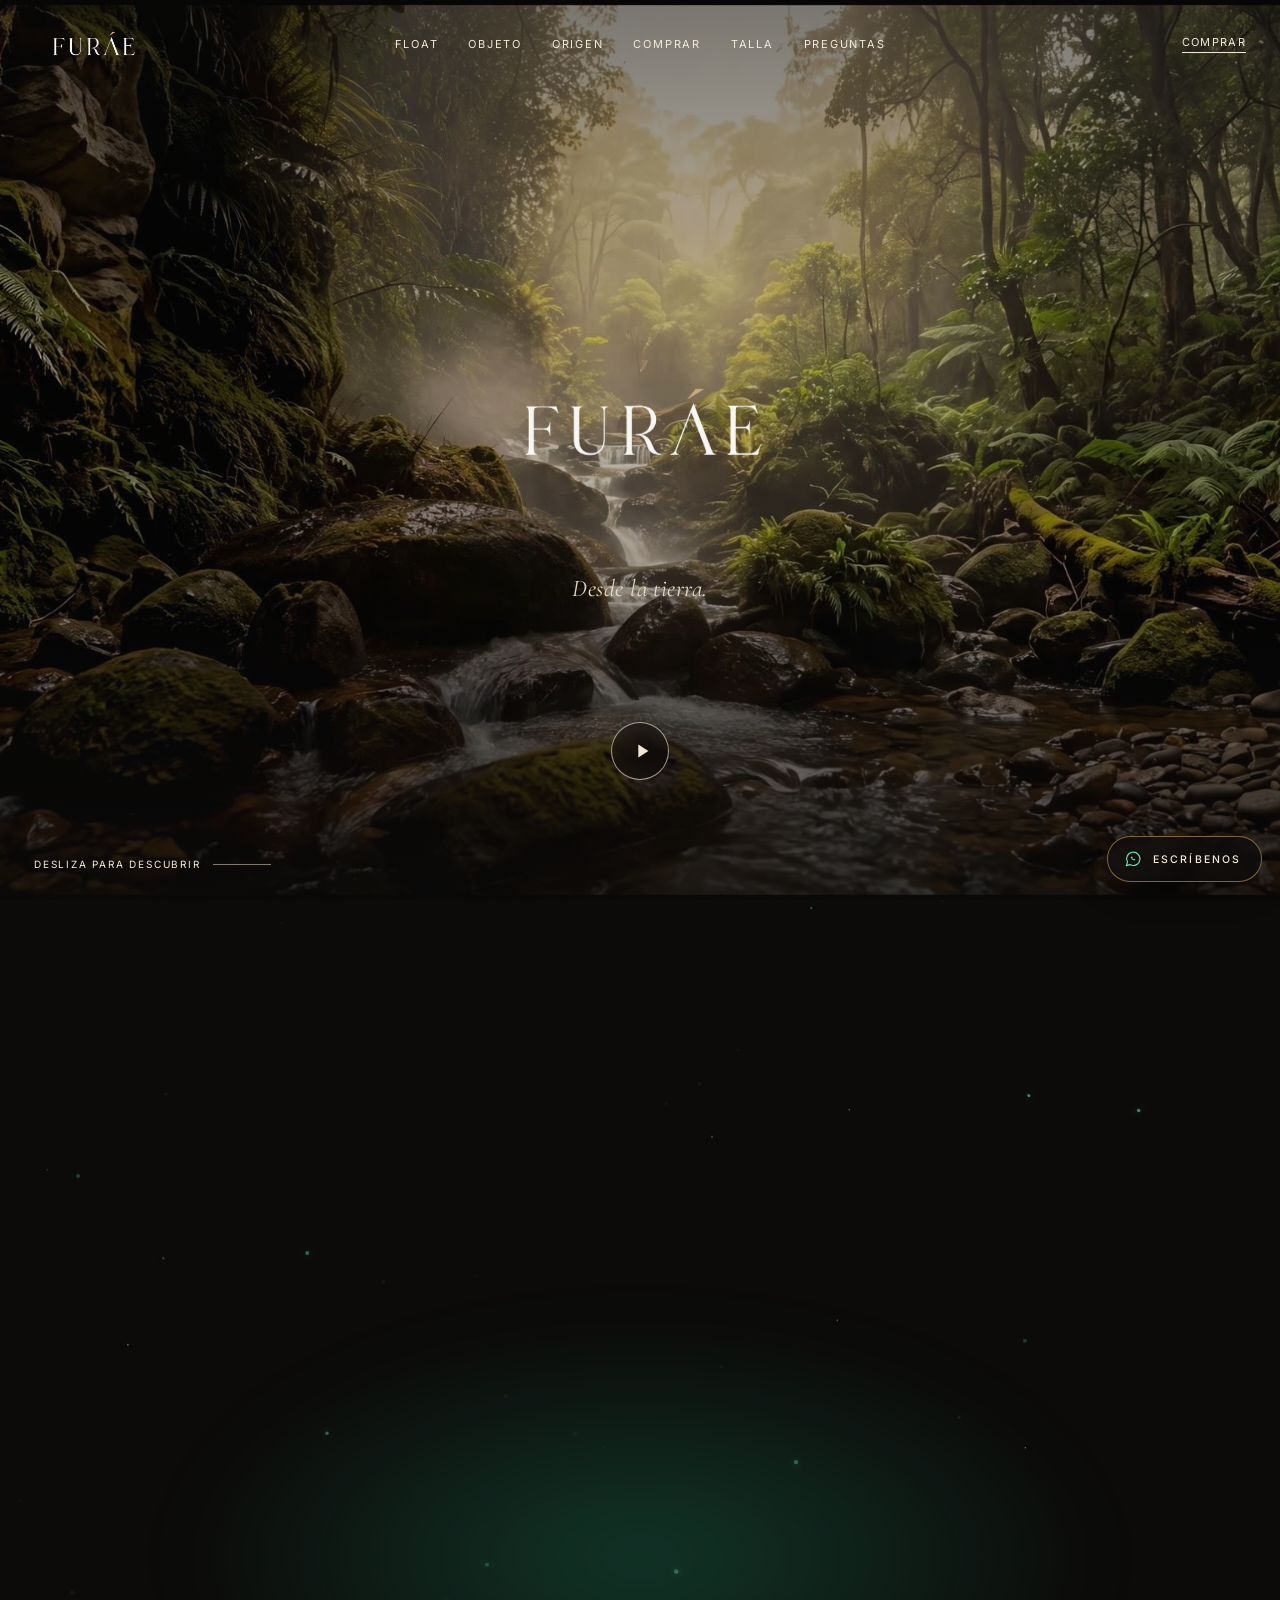
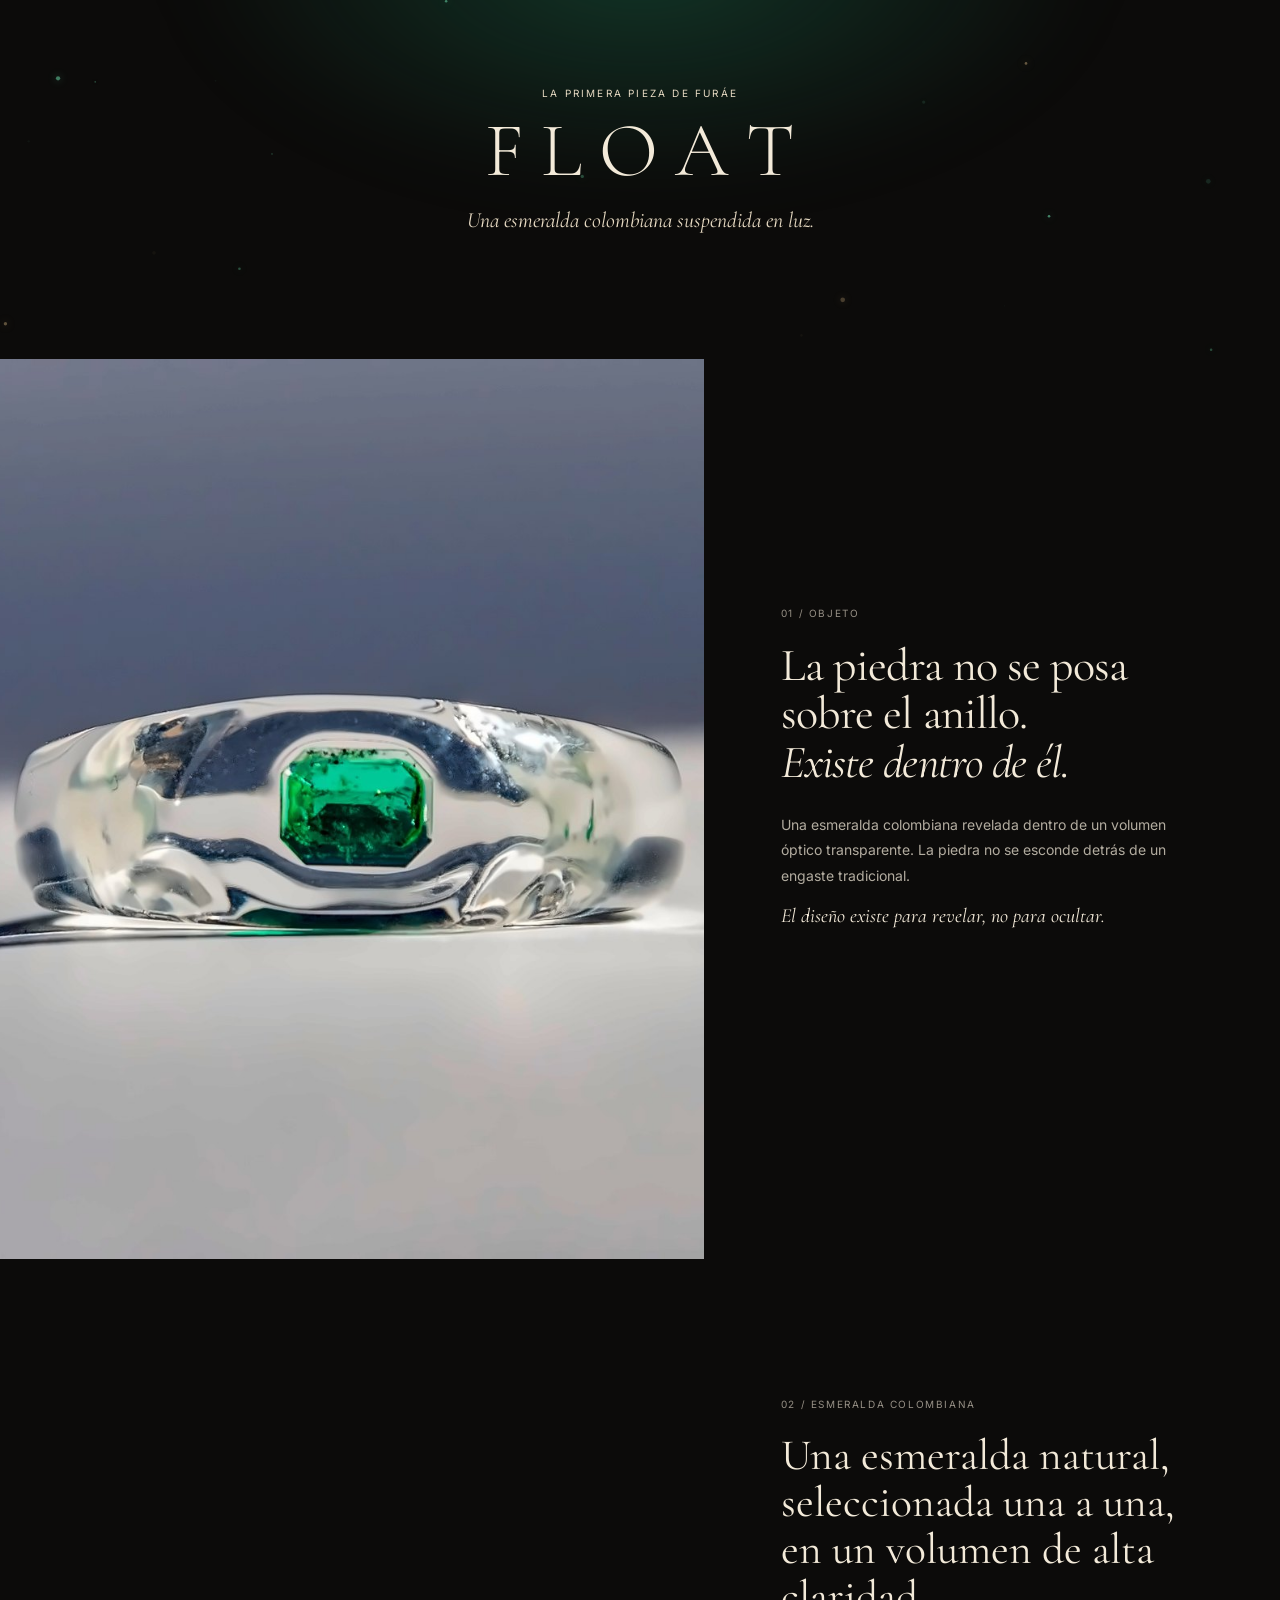
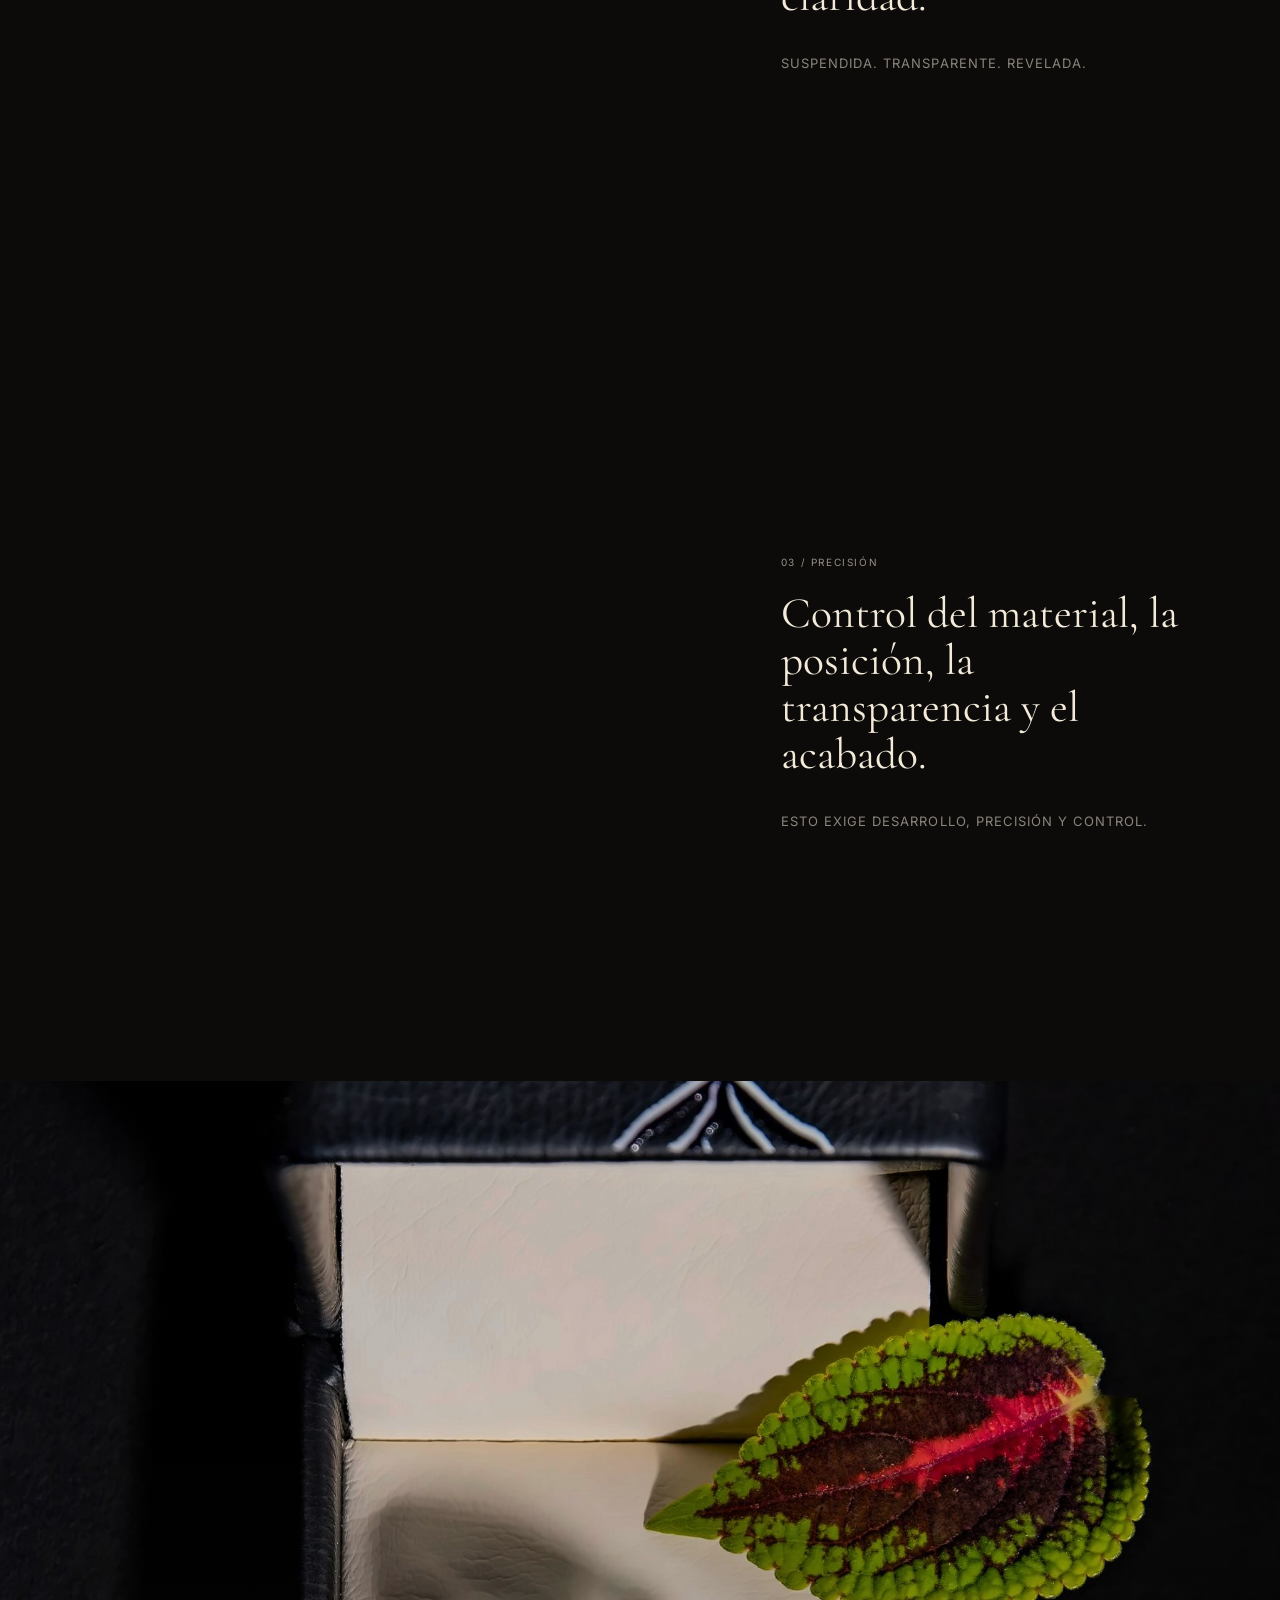
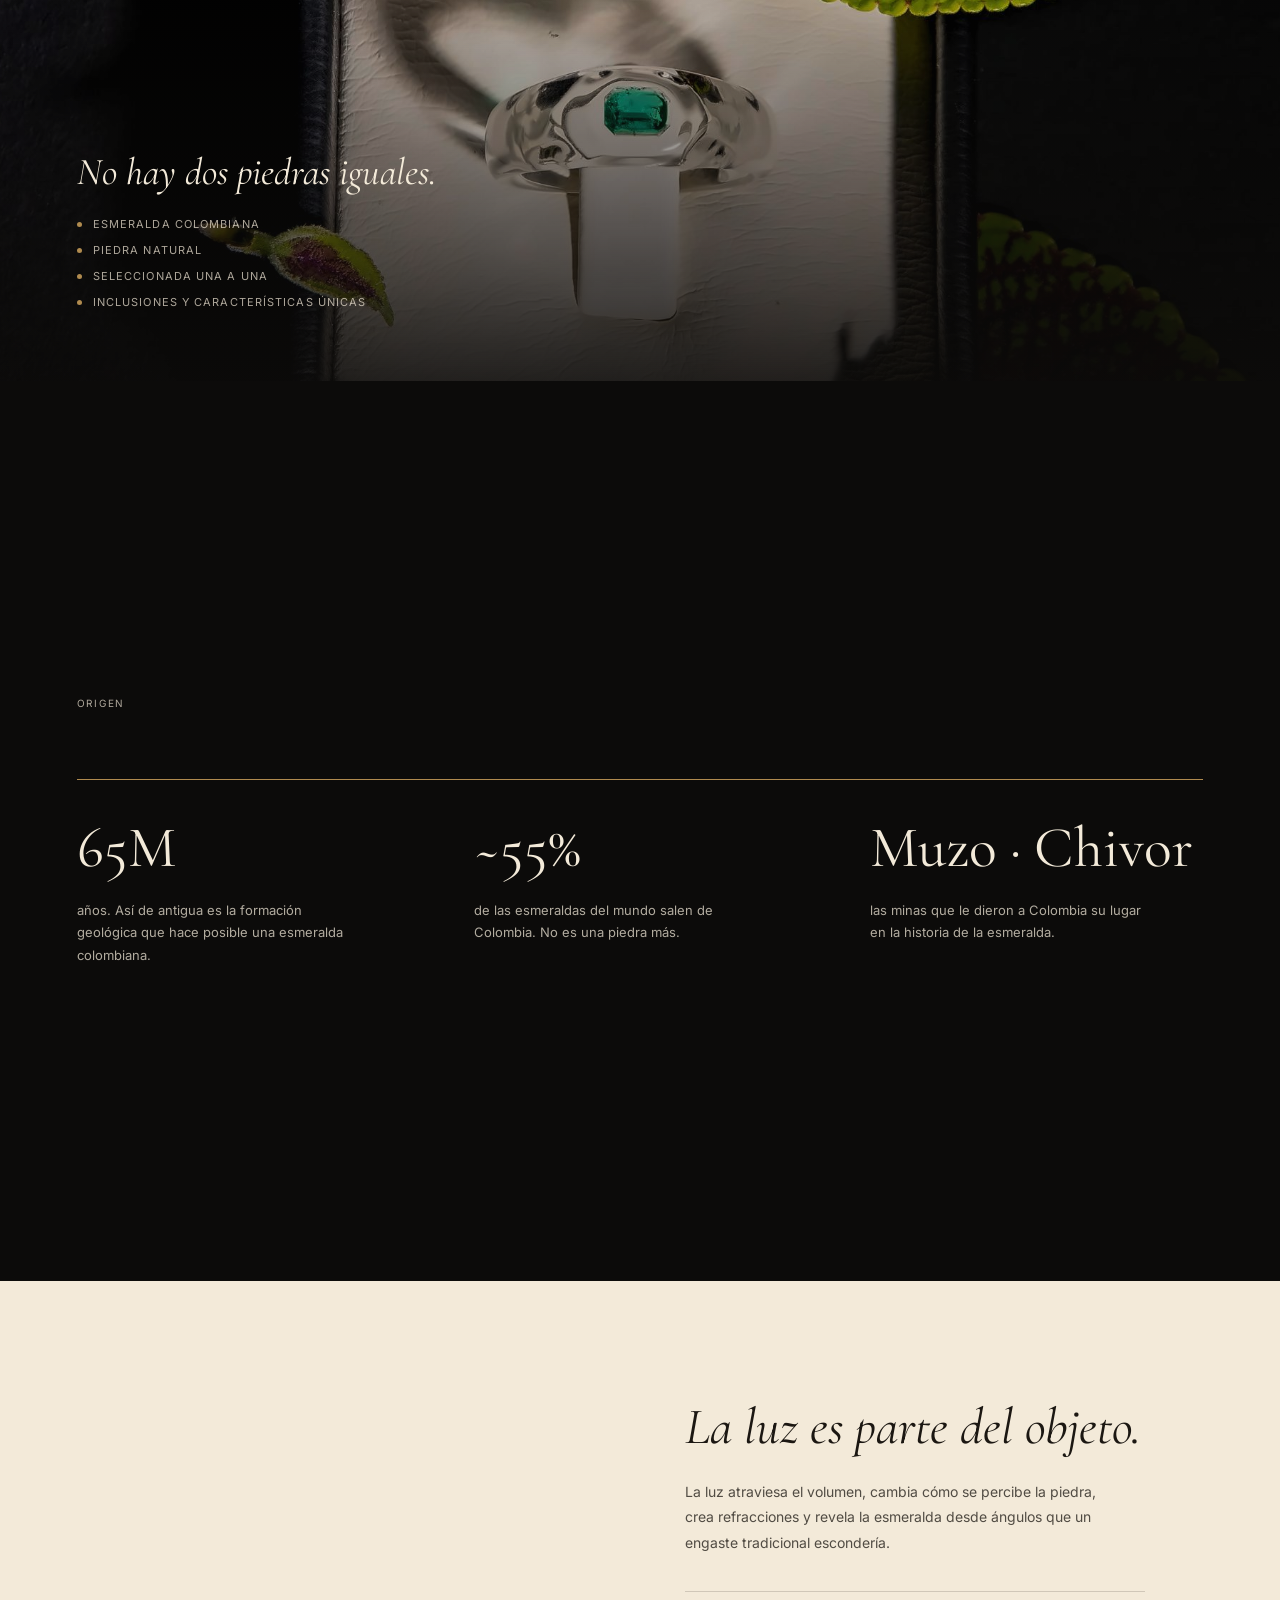
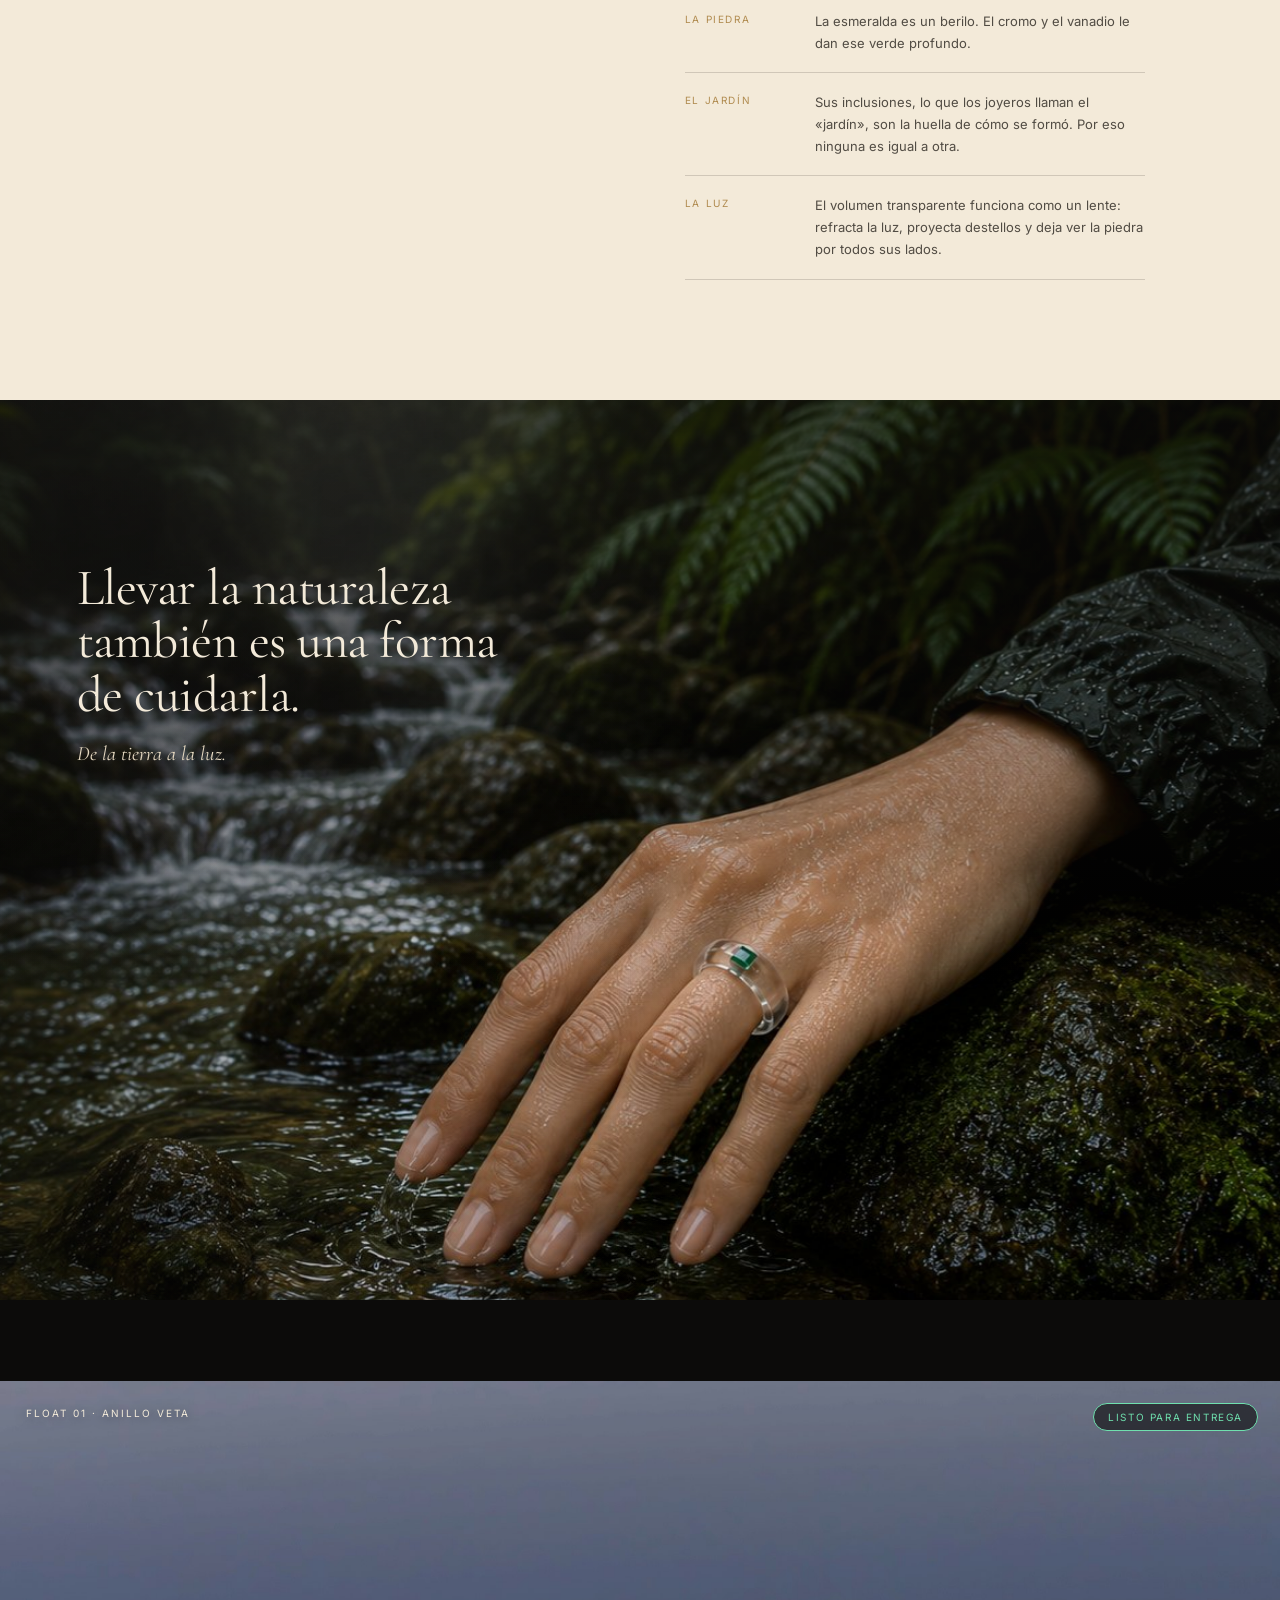
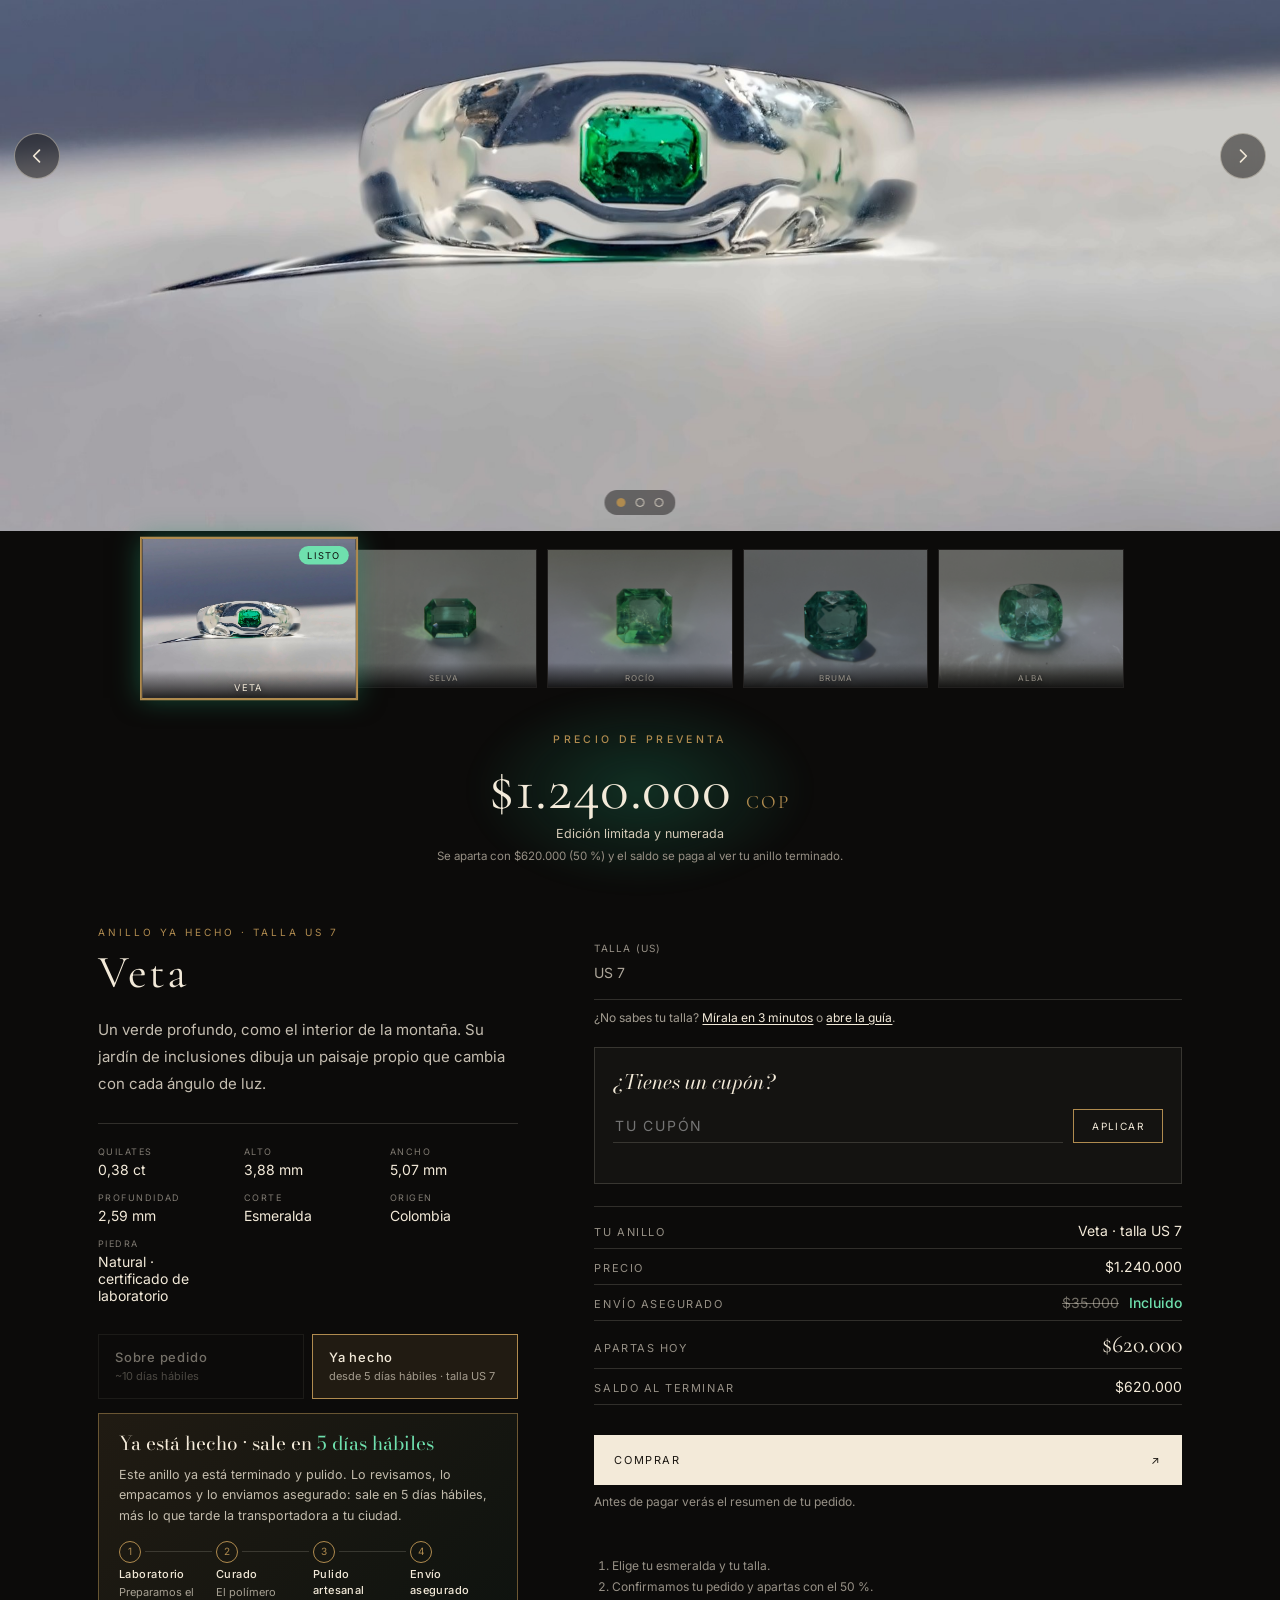
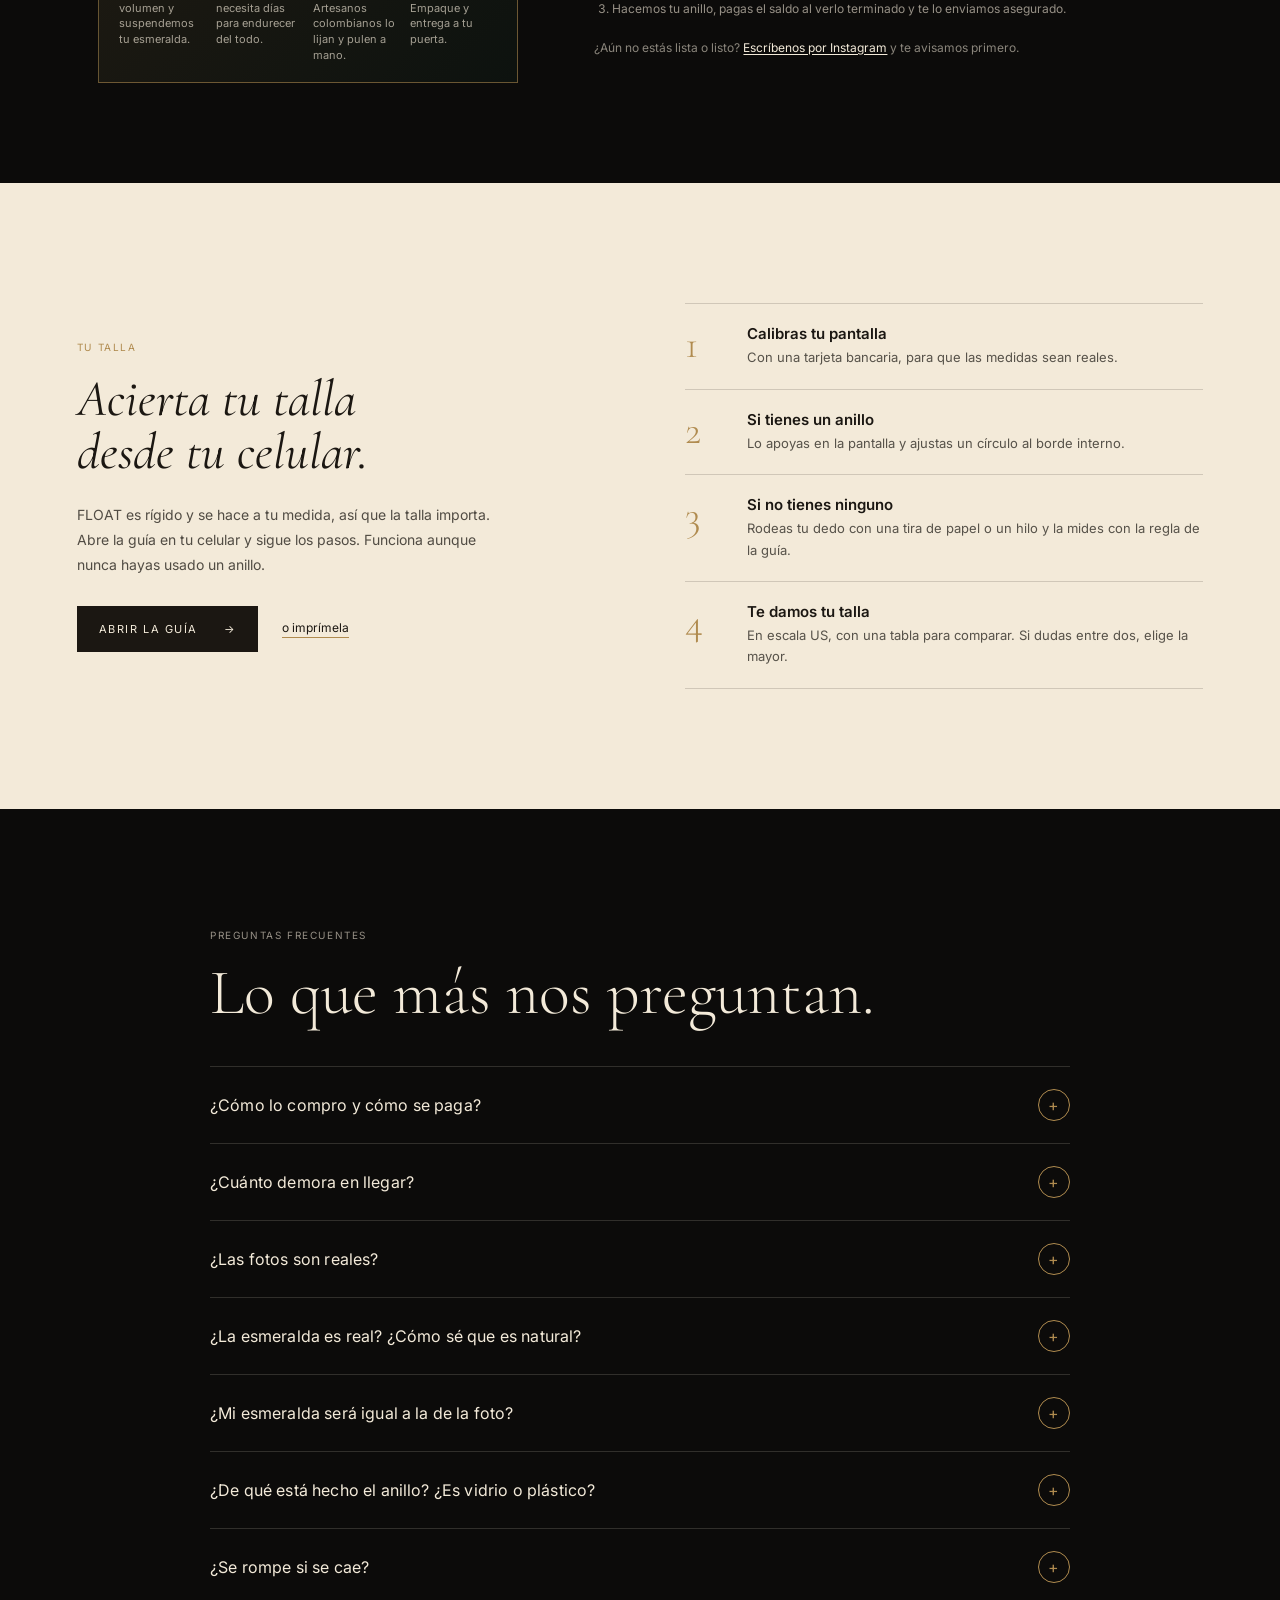
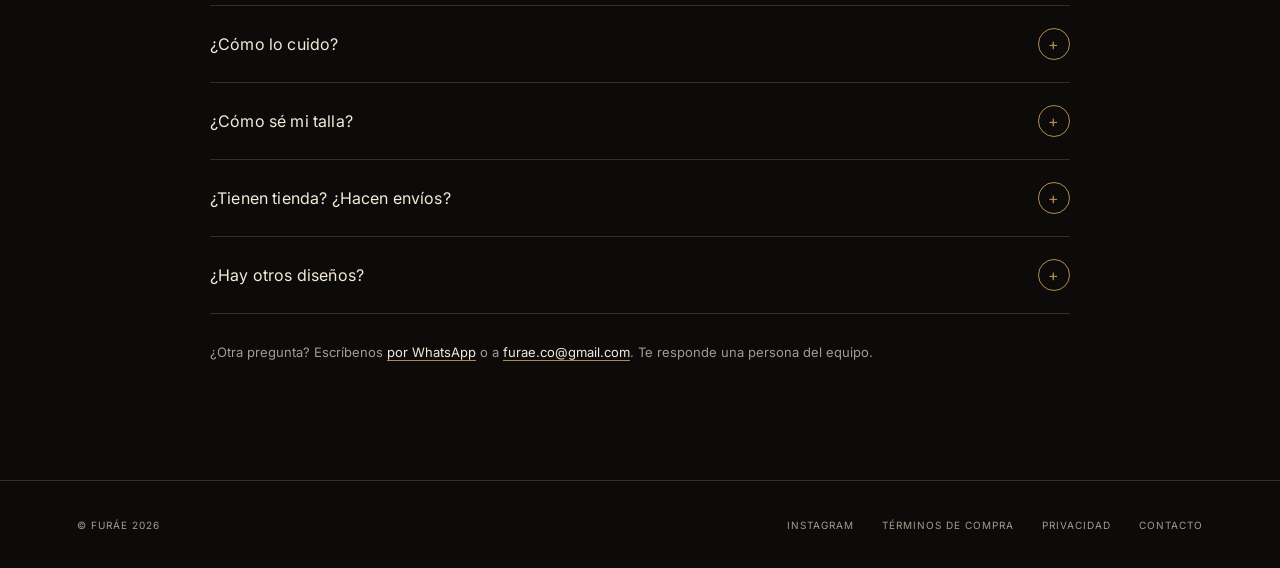
==== commit f79ef6e0: "Add files via upload" ====
--- a/index.html
+++ b/index.html
@@ -5,14 +5,14 @@
   <meta name="viewport" content="width=device-width, initial-scale=1" />
   <meta name="theme-color" content="#0c0b0a" />
   <meta name="description" content="FLOAT, la primera pieza de FURÁE. Una esmeralda colombiana suspendida en luz." />
-  <title>furae.float</title>
+  <title>FURÁE · FLOAT</title>
 
   <!-- Vista previa al compartir el link (WhatsApp, Instagram, Facebook).
        OJO: og:image y og:url funcionan mejor con la URL completa del dominio
        (ej. https://furae.co/assets/og-float.jpg). Cambiar cuando el dominio esté definido. -->
   <meta property="og:type" content="website" />
   <meta property="og:site_name" content="FURÁE" />
-  <meta property="og:title" content="furae.float" />
+  <meta property="og:title" content="FURÁE · FLOAT" />
   <meta property="og:description" content="Una esmeralda colombiana suspendida en luz. Preventa fundadora." />
   <meta property="og:url" content="https://furae.co/" />
   <meta property="og:image" content="https://furae.co/assets/fotos/og-float-real.jpg" />
@@ -314,7 +314,7 @@
 <p class="size-lead">FLOAT es rígido y se hace a tu medida, así que la talla importa. Abre la guía en tu celular y sigue los pasos. Funciona aunque nunca hayas usado un anillo.</p>
 <div class="size-actions">
 <a class="size-btn" href="guia-de-talla.html">Abrir la guía <span>→</span></a>
-<a class="size-link" href="guia-de-talla.html" download="Guia-de-talla-FURAE.html">o descárgala</a>
+<a class="size-link" href="guia-imprimible.html">o imprímela</a>
 </div>
 </div>
 <div class="size-steps reveal delay1">
--- a/styles.css
+++ b/styles.css
@@ -527,8 +527,8 @@
 @keyframes heroFade{from{opacity:0}to{opacity:1}}
 .hero{background:linear-gradient(rgba(12,11,10,.3),rgba(12,11,10,.3)),#0c0b0a url("assets/hero-furae-poster.jpg") center/cover no-repeat}
 .hero-video,html:not(.no-intro) .hero-video{animation:none;opacity:0;transition:opacity 1.2s ease}
-.hero-video.is-playing,html:not(.no-intro) .hero-video.is-playing{opacity:1} /* la 2.ª parte iguala la especificidad de la regla de arriba: sin ella, en la primera visita el video quedaba invisible */
-.hero-video.is-playing.is-ending,html:not(.no-intro) .hero-video.is-playing.is-ending{opacity:0;transition-duration:.6s}
+.hero-video.is-playing,html:not(.no-intro) .hero-video.is-playing{opacity:1!important} /* !important: ninguna otra regla (intro, animaciones futuras) puede volver a esconder el video cuando ya está corriendo */ /* la 2.ª parte iguala la especificidad de la regla de arriba: sin ella, en la primera visita el video quedaba invisible */
+.hero-video.is-playing.is-ending,html:not(.no-intro) .hero-video.is-playing.is-ending{opacity:0!important;transition-duration:.6s}
 .hero-logo,.hero-copy,.scroll-cue{animation-name:heroFade}
 html:not(.no-intro) .site-header{animation:heroFade 1s 2.7s both}
 .intro{animation:introOut .9s 2.2s ease forwards}
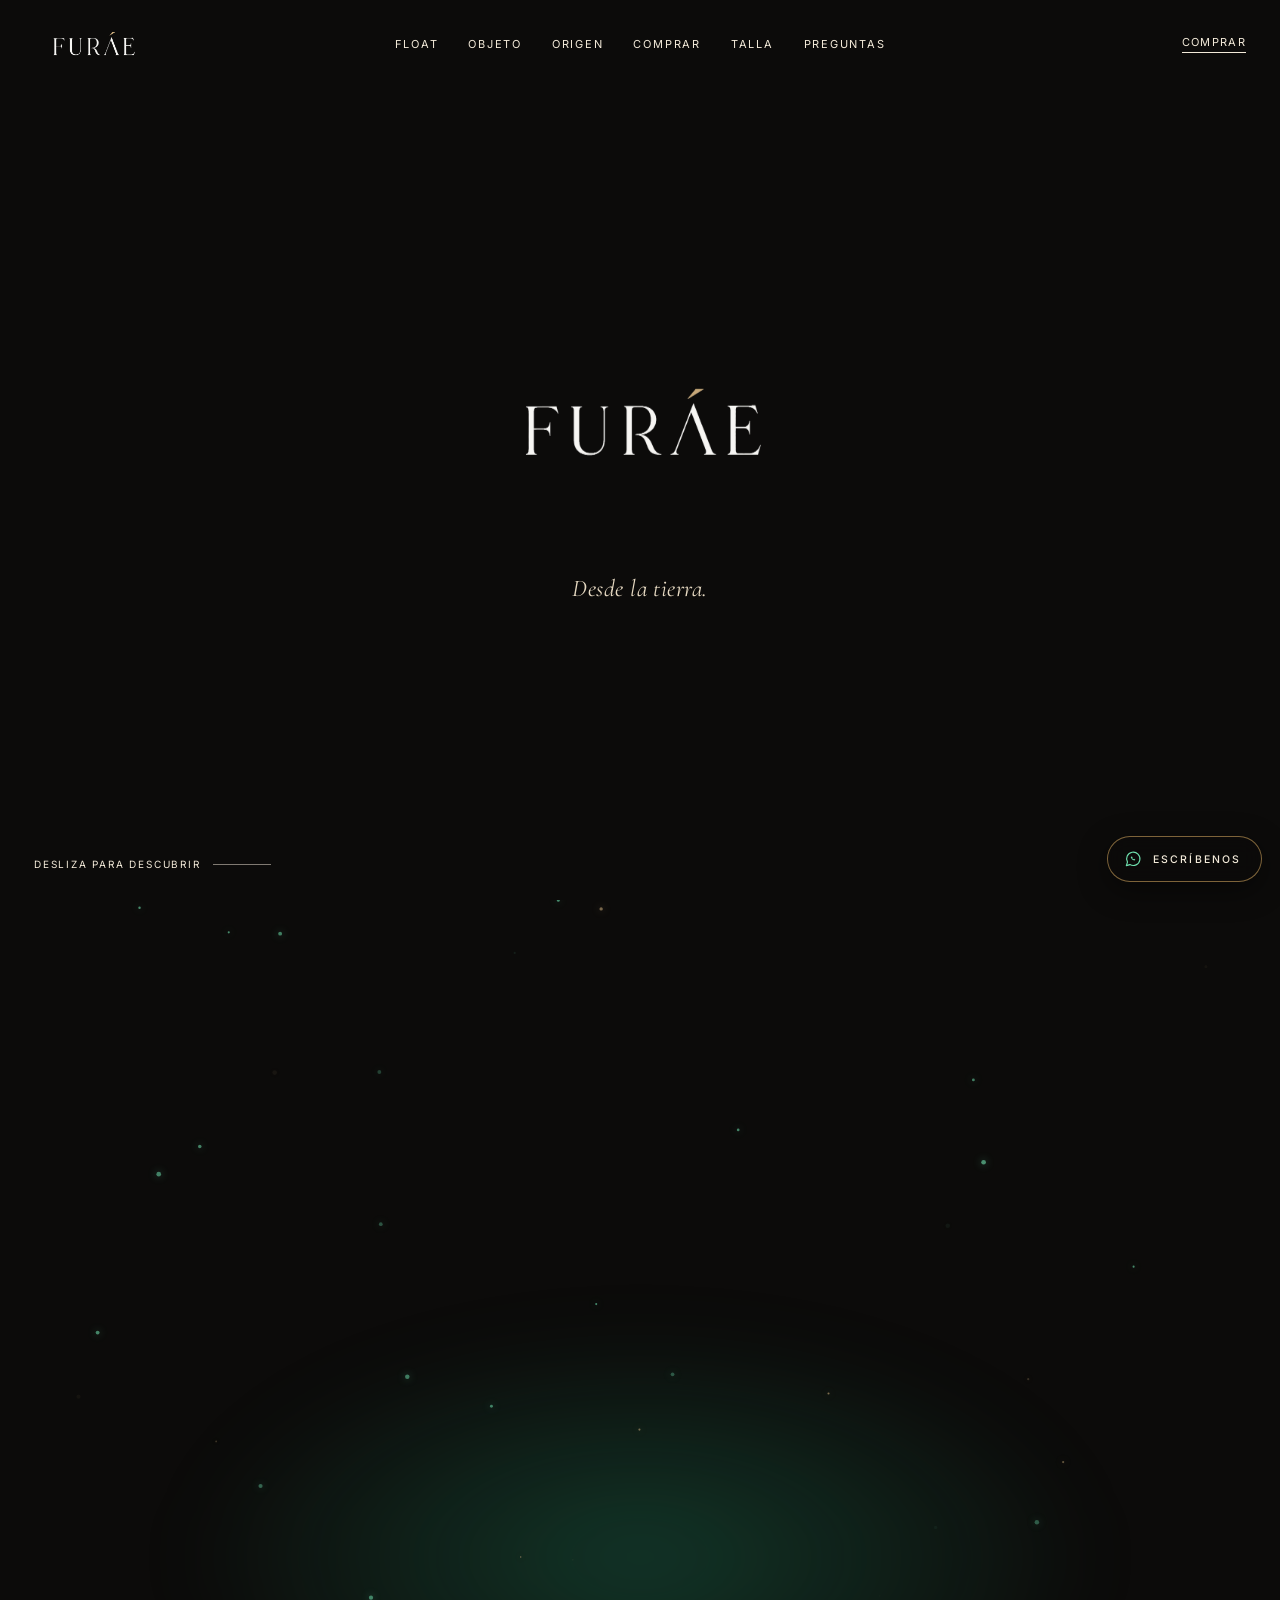
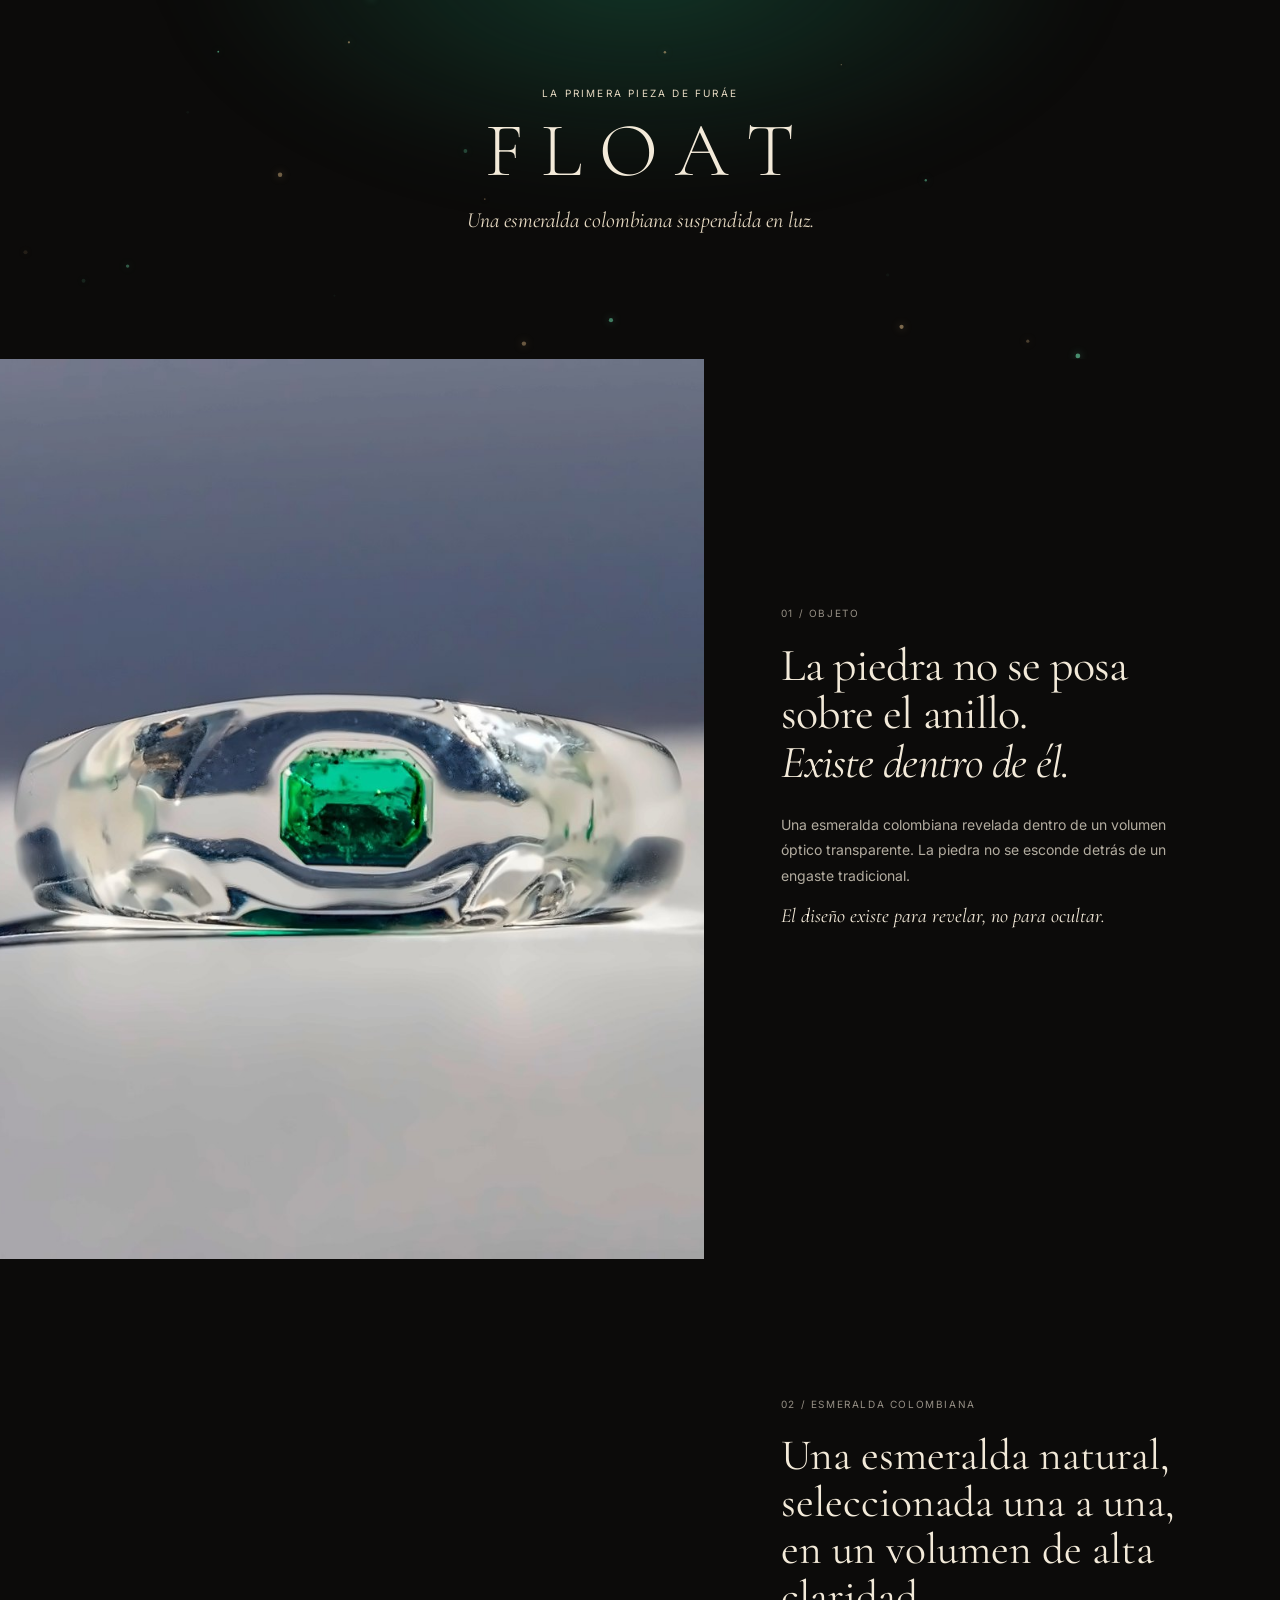
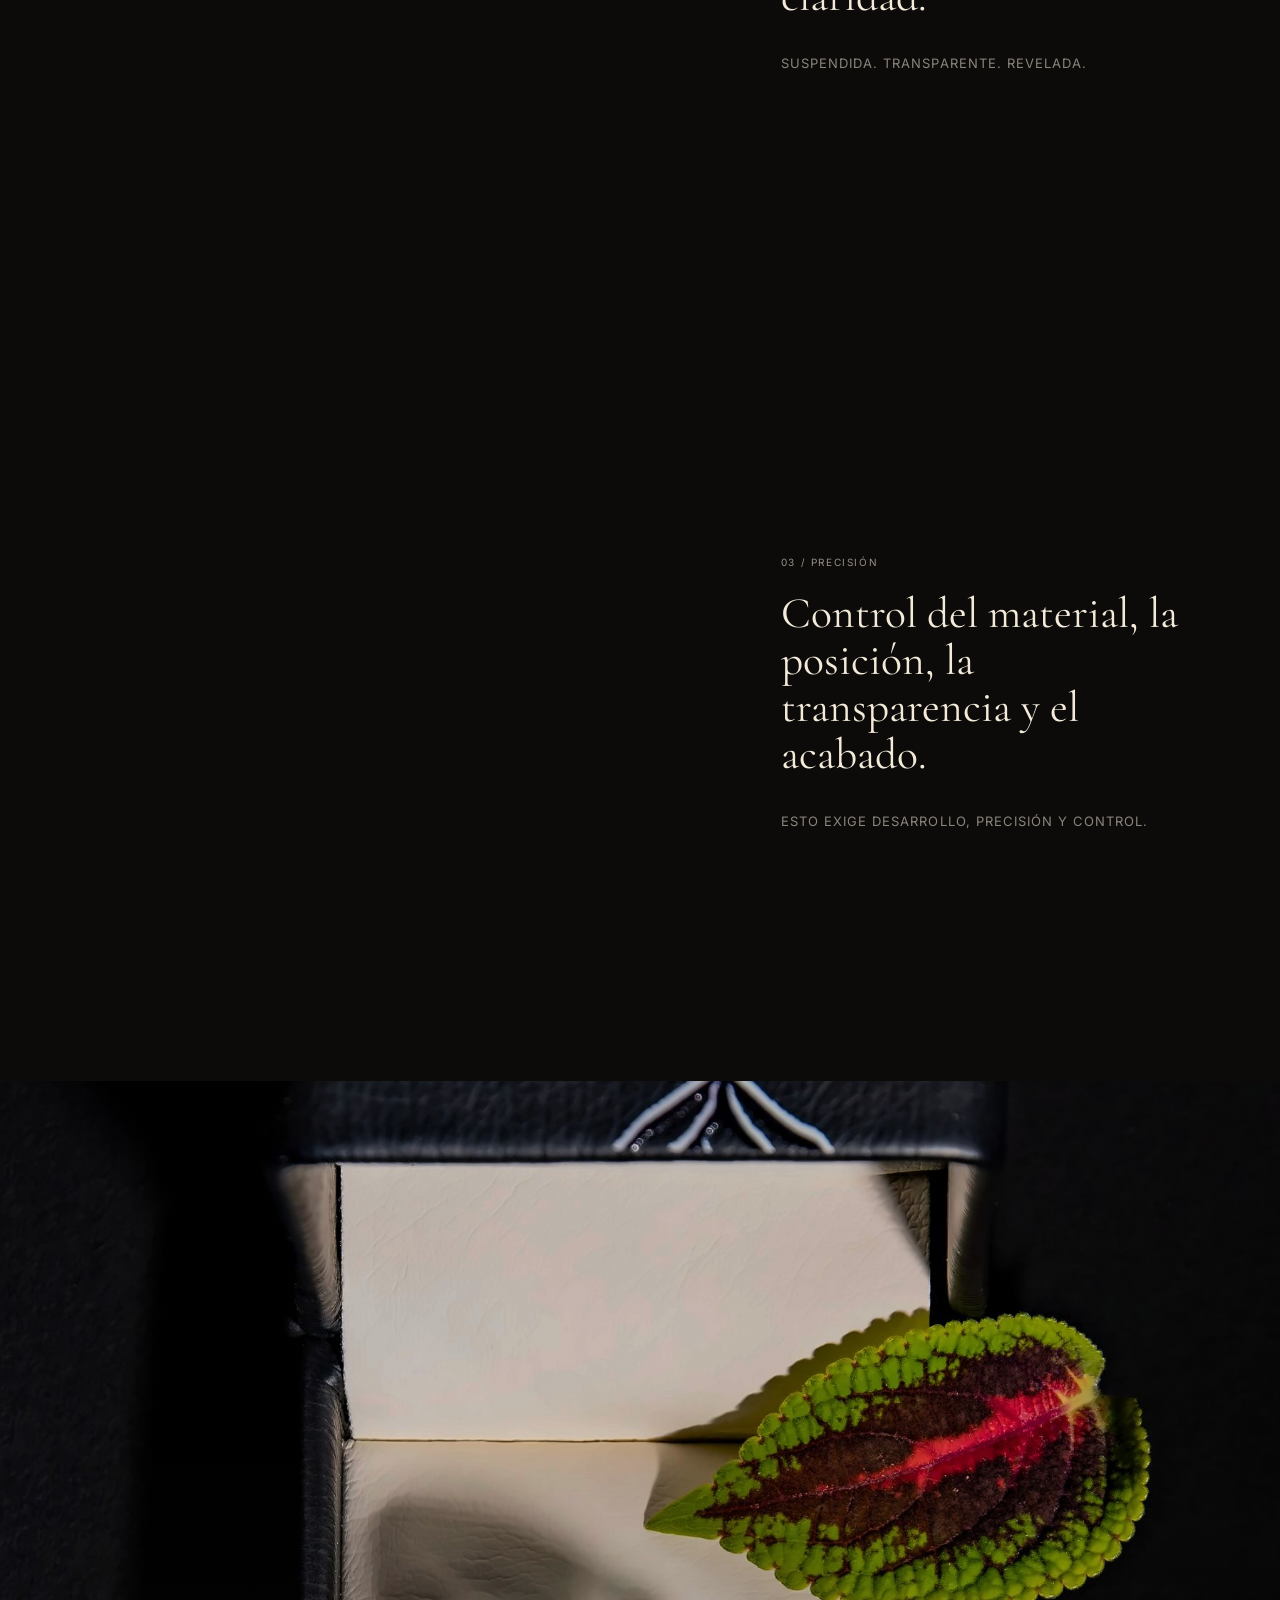
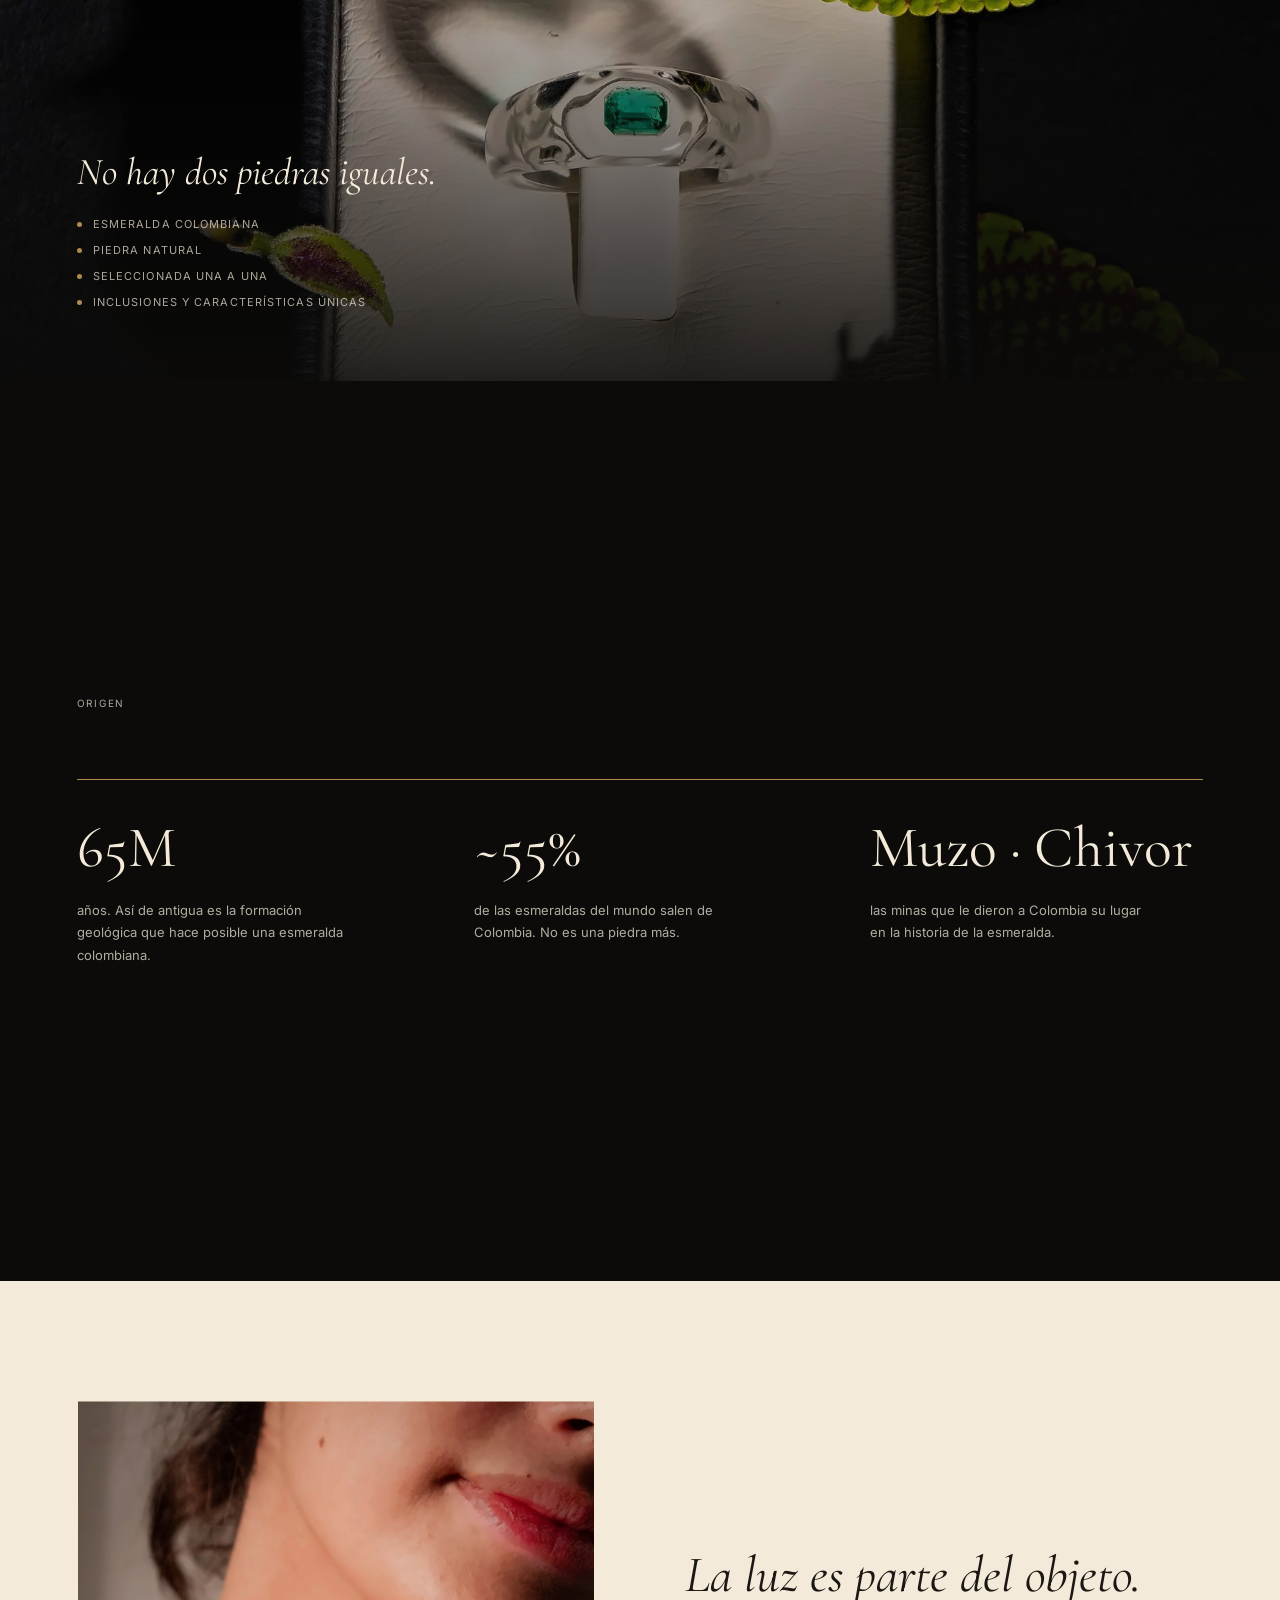
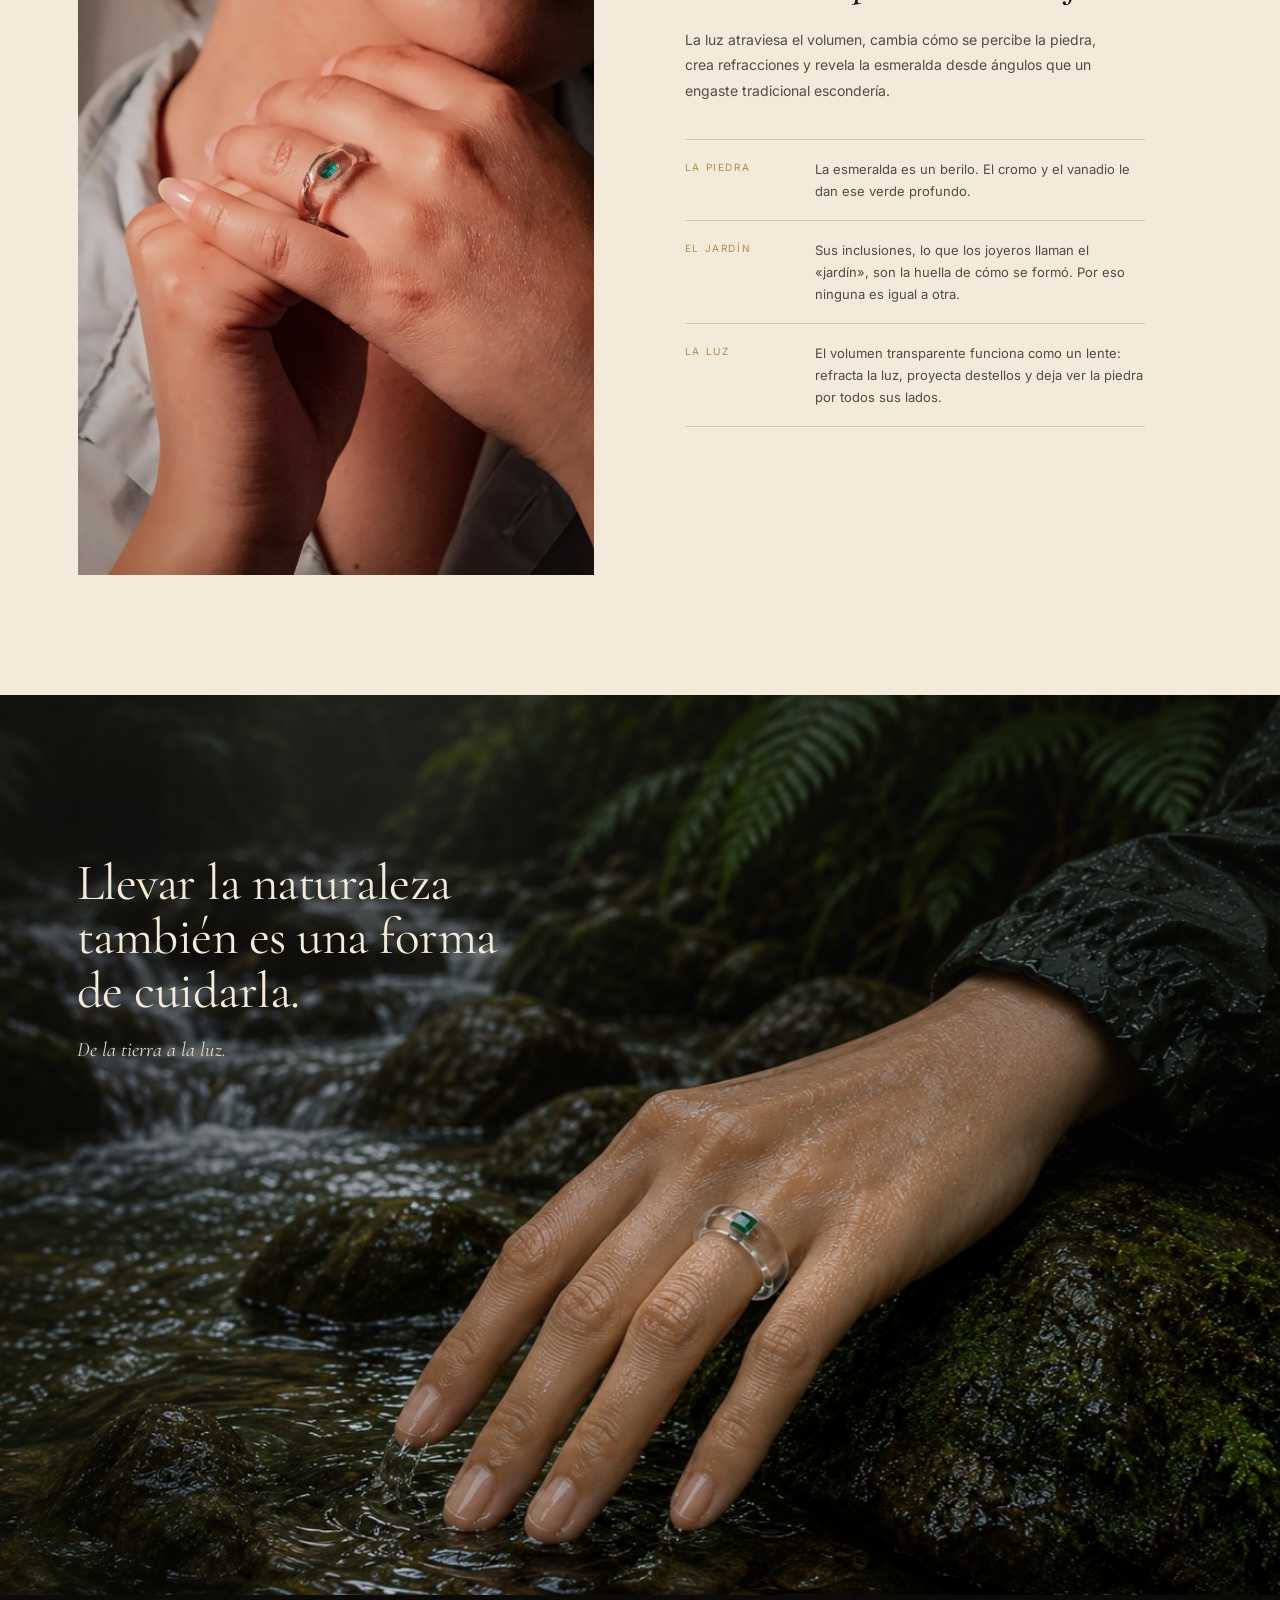
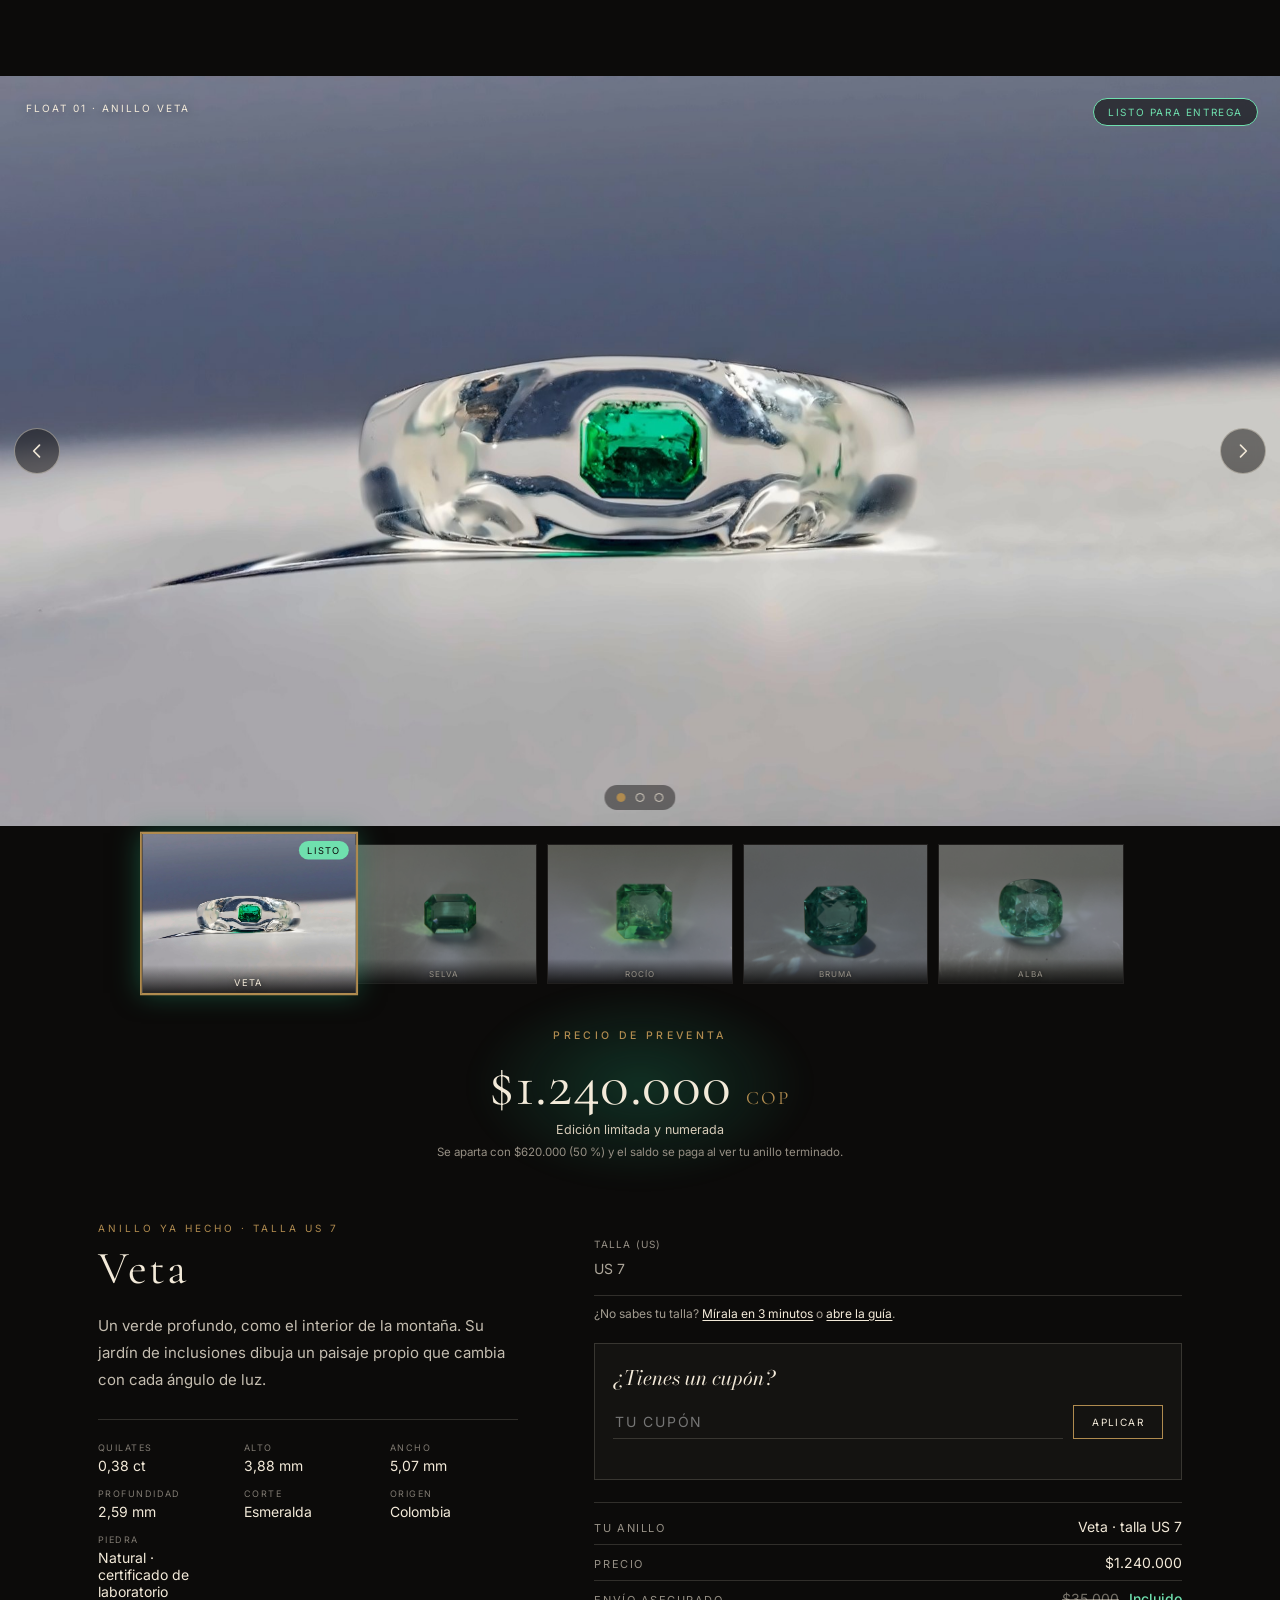
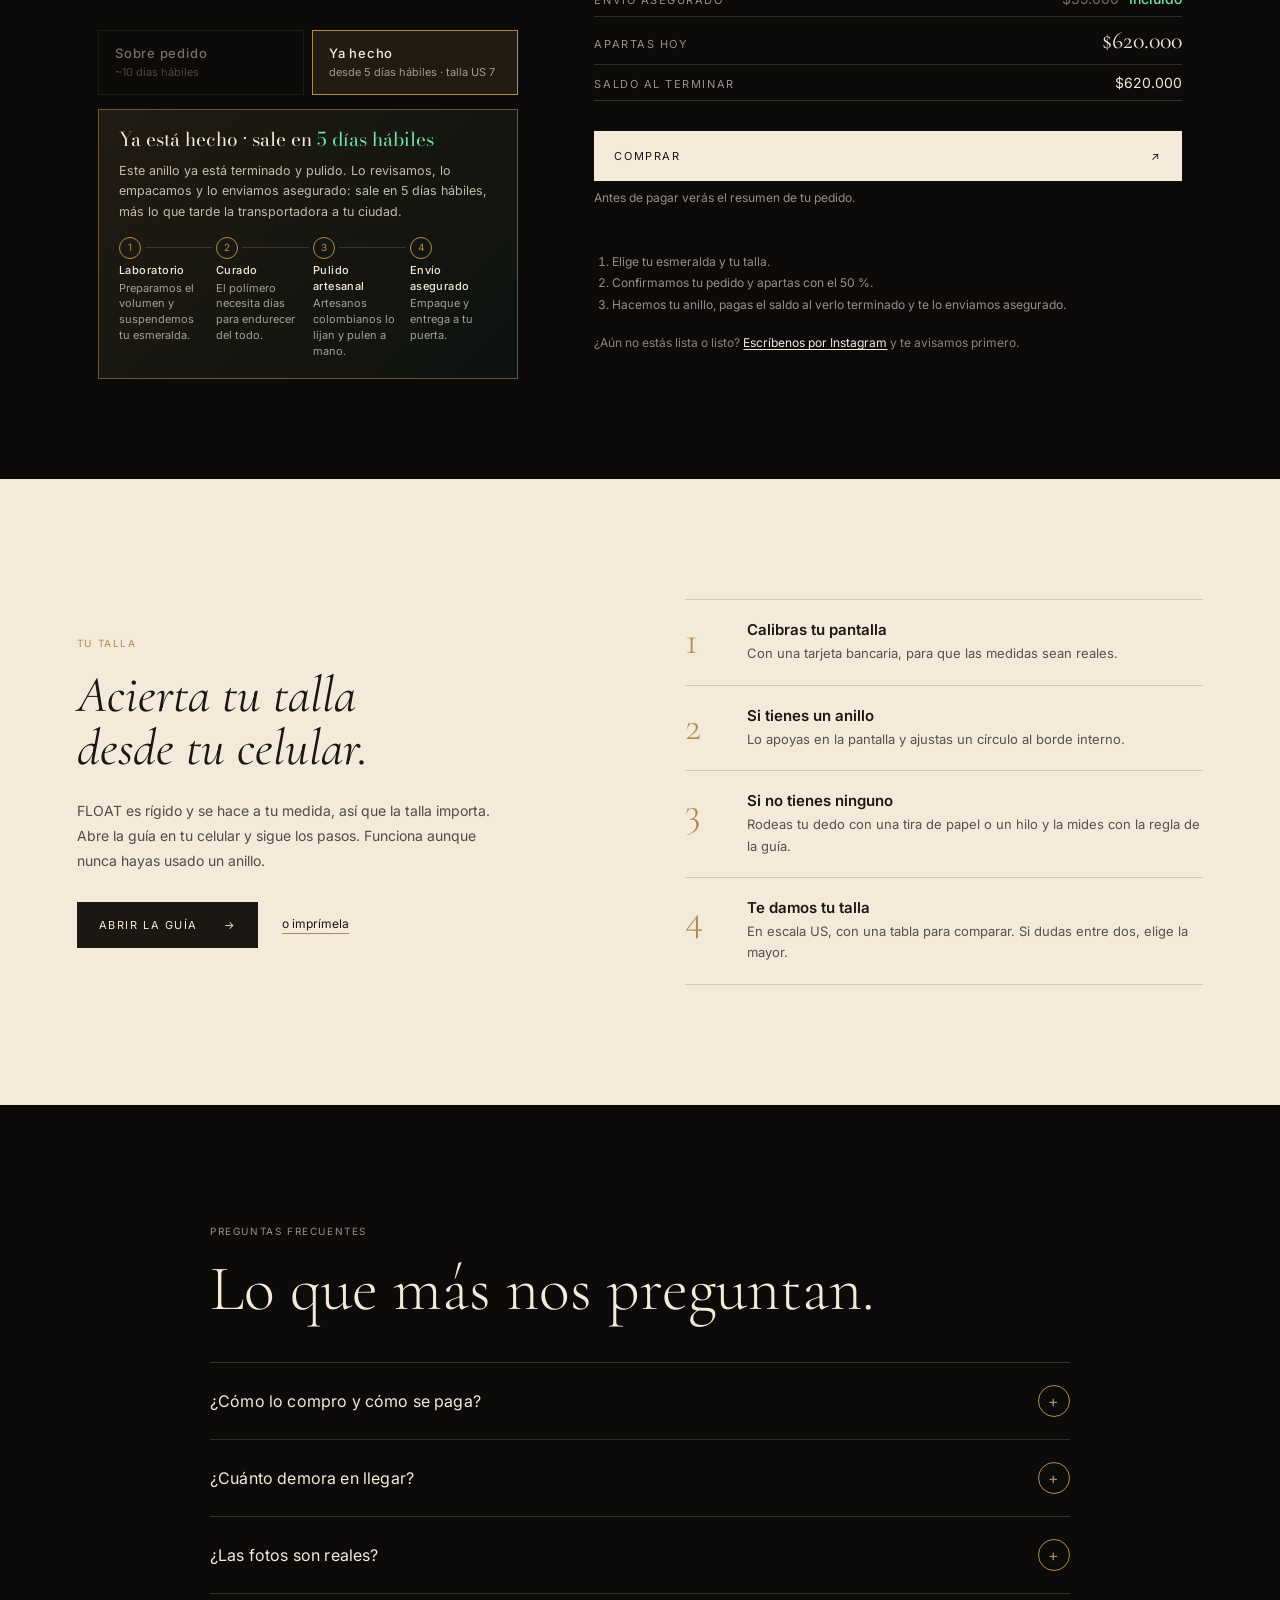
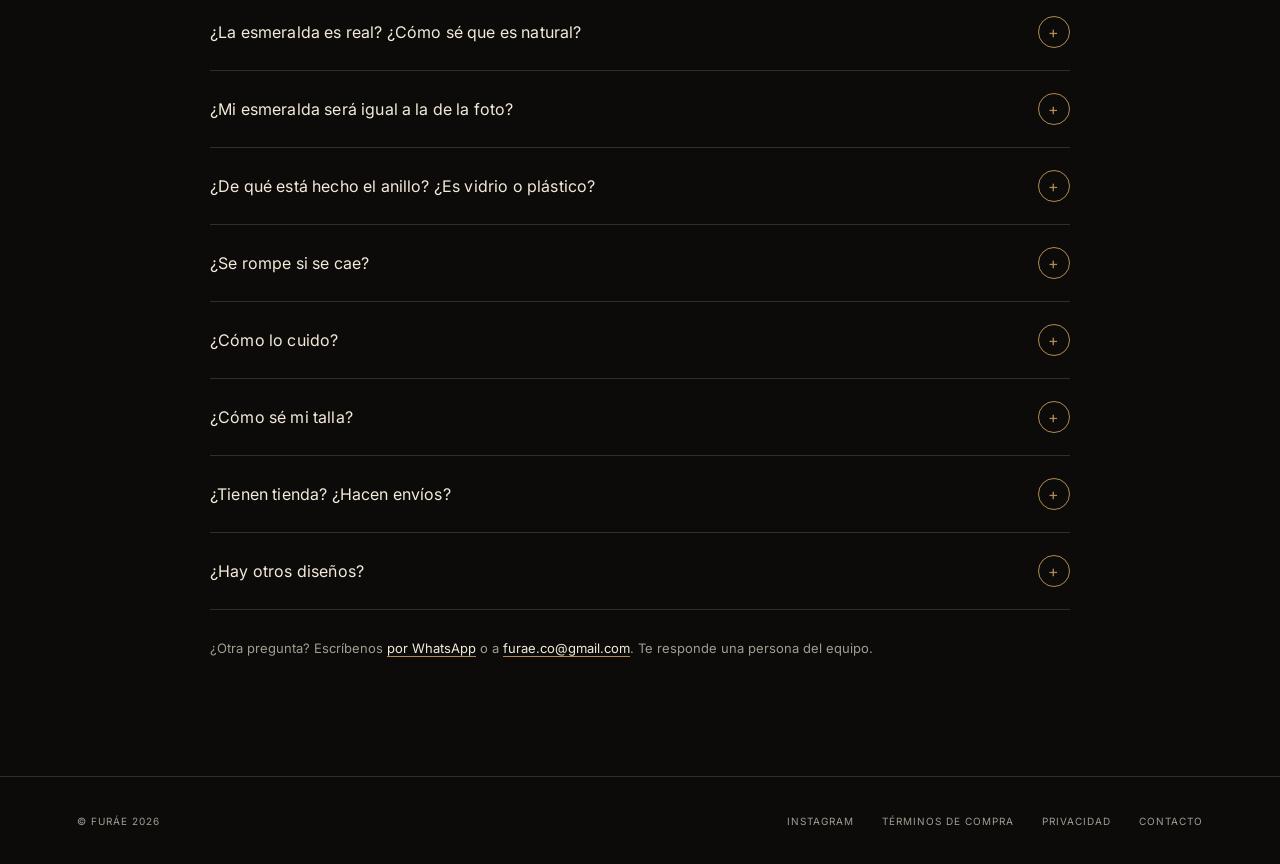
==== commit 1ace0ab4: "Add files via upload" ====
--- a/index.html
+++ b/index.html
@@ -19,8 +19,17 @@
   <meta property="og:locale" content="es_CO" />
   <meta name="twitter:card" content="summary_large_image" />
   <script type="application/ld+json">{"@context":"https://schema.org","@type":"Organization","name":"FURÁE","url":"https://furae.co/","logo":"https://furae.co/assets/favicon.png","sameAs":["https://www.instagram.com/furae.co/"]}</script>
-  <!-- Si ya vio la intro en esta visita, se salta (evita parpadeo) -->
-  <script>try{if(sessionStorage.getItem('furae_intro'))document.documentElement.classList.add('no-intro')}catch(e){}</script>
+  <!-- PRELOADER: si ya vio la intro en esta visita, se salta (evita parpadeo). Si no, la página queda "en espera" (intro-wait)
+       hasta que el video del inicio esté listo; ahí se añade intro-out y el telón se abre.
+       Seguro de vida: pase lo que pase, a los 7,5 s se abre igual para que nadie quede atrapado en la pantalla de carga. -->
+  <script>
+  (function(){var h=document.documentElement;
+    try{if(sessionStorage.getItem('furae_intro')){h.classList.add('no-intro');return;}}catch(e){}
+    h.classList.add('intro-wait');
+    setTimeout(function(){h.classList.add('intro-out');},7500);
+  })();
+  </script>
+  <noscript><style>.intro{display:none!important}</style></noscript>
 
   <link rel="icon" href="assets/favicon.png" />
   <link rel="preconnect" href="https://fonts.googleapis.com">
@@ -65,15 +74,59 @@
 
   <main id="top">
 
-    <!-- 1. HERO / TERRITORIO: video propio de FURÁE (original 4K de 75 MB, convertido a 1080p y 720p para web)
-         preload="metadata": solo descarga lo mínimo al inicio.
-         <source media="...">: en pantallas de hasta 900px (celular) el navegador toma la versión de 720p (~3 MB);
-         si no aplica, usa la de 1080p (~6,5 MB). El video no tiene audio porque en la web siempre va silenciado. -->
+    <!-- 1. HERO / TERRITORIO: video propio de FURÁE. Es el recurso MÁS IMPORTANTE de la carga: no es perezoso (lazy).
+         autoplay muted loop playsinline preload="auto": se descarga desde el primer instante y arranca solo (iPhone y Android lo exigen silenciado y "en línea").
+         <source media="...">: en pantallas de hasta 900 px (celular) se baja la versión de 720p (~2 MB); si no, la de 1080p (~5,4 MB).
+         Es un loop sin costura (el final se disuelve en el inicio) y no tiene audio.
+         poster = primer cuadro del video: si no carga o el celular bloquea el autoplay, se ve igual de bien. -->
     <section class="hero" id="hero">
-      <video class="hero-video" autoplay muted loop playsinline preload="metadata" poster="assets/hero-furae-poster.jpg">
-        <source src="assets/hero-furae-720.mp4" type="video/mp4" media="(max-width: 900px)" />
-        <source src="assets/hero-furae-1080.mp4" type="video/mp4" />
+      <video class="hero-video" autoplay muted loop playsinline webkit-playsinline preload="auto" poster="assets/hero-loop-poster.jpg"
+             disablepictureinpicture disableremoteplayback x-webkit-airplay="deny" controlslist="nodownload nofullscreen noremoteplayback" tabindex="-1" aria-hidden="true">
+        <source src="assets/hero-loop-720.mp4" type="video/mp4" media="(max-width: 900px)" />
+        <source src="assets/hero-loop-1080.mp4" type="video/mp4" />
       </video>
+      <!-- CONTROLADOR DEL PRELOADER: va justo después del video para empezar a trabajar en cuanto el navegador lo conoce.
+           Idea: el video se pide y se reproduce DEBAJO del telón; el telón no se abre hasta que (a) pasó la animación del logo,
+           (b) el video está reproduciéndose y tiene al menos 3 s de búfer por delante. Si el celular bloquea el autoplay,
+           o la conexión es lenta (6 s), se abre igual: se ve la foto (primer cuadro) y un botón de play. -->
+      <script>
+      (function () {
+        var h = document.documentElement, v = document.querySelector('.hero-video');
+        if (!h.classList.contains('intro-wait') || !v) { h.classList.add('intro-out'); return; }
+        var MIN = 2300, MAX = 6000, abierto = false, bloqueado = false, timer;
+        // Atributos por código también: algunos navegadores solo leen la propiedad, no el atributo HTML
+        v.muted = true; v.defaultMuted = true; v.playsInline = true; v.preload = 'auto';
+        v.setAttribute('muted', ''); v.setAttribute('playsinline', '');
+        function pedirPlay() {
+          var p = v.play();
+          if (p && p.catch) p.catch(function () { bloqueado = true; });   // iPhone en ahorro de batería, Instagram/WhatsApp interno, etc.
+        }
+        function bufer() {          // segundos de video ya descargados por delante del punto actual
+          var b = v.buffered; if (!b.length) return 0;
+          return b.end(b.length - 1) - v.currentTime;
+        }
+        function abrir() {
+          if (abierto) return; abierto = true; clearInterval(timer);
+          // Se vuelve al primer cuadro DEBAJO del telón (en pausa, así el salto no se ve) y solo entonces se abre y se reproduce.
+          // Así el video arranca desde su primer instante justo cuando aparece la página.
+          var salir = function () { v.removeEventListener('seeked', salir); clearTimeout(corte); pedirPlay(); h.classList.add('intro-out'); };
+          var corte = setTimeout(salir, 400);   // si el navegador no avisa 'seeked', se abre igual
+          try { if (v.readyState >= 2 && v.currentTime > 0.05) { v.pause(); v.addEventListener('seeked', salir); v.currentTime = 0; return; } } catch (e) {}
+          salir();
+        }
+        window.furaeAbrir = abrir;   // el toque sobre el telón también lo abre
+        function revisar() {
+          if (abierto) return;
+          var t = performance.now(), d = v.duration || 0;
+          var listo = !v.paused && v.readyState >= 3 && (bufer() >= Math.min(3, d ? d - 0.2 : 3) || (d && v.buffered.length && v.buffered.end(v.buffered.length - 1) >= d - 0.2));
+          if (t >= MIN && (listo || (bloqueado && t >= MIN + 400) || t >= MAX)) abrir();
+        }
+        ['loadedmetadata', 'loadeddata', 'canplay', 'canplaythrough', 'playing', 'progress', 'error'].forEach(function (e) { v.addEventListener(e, revisar); });
+        v.addEventListener('canplay', function () { if (v.paused && !abierto) pedirPlay(); });
+        pedirPlay();
+        timer = setInterval(revisar, 150);
+      })();
+      </script>
       <div class="hero-scrim" aria-hidden="true"></div>
       <div class="hero-inner">
         <img class="hero-logo" src="assets/wordmark_on_dark.png" alt="FURÁE" />
@@ -89,7 +142,7 @@
     <section class="reveal-section" id="float">
       <canvas class="dust" id="dust" aria-hidden="true"></canvas>
       <!-- Primero la hoja: aparece con un fundido de opacidad a medida que se baja desde el video (script.js) -->
-      <img class="reveal-ring"
+      <img loading="lazy" decoding="async" class="reveal-ring"
            src="assets/fotos/float-hoja-2000.jpg"
            srcset="assets/fotos/float-hoja-1100.jpg 1100w, assets/fotos/float-hoja-2000.jpg 2000w"
            sizes="(max-width: 900px) 100vw, 80vw"
@@ -108,7 +161,7 @@
     <section class="sticky-story" aria-label="Detalles de FLOAT" id="object">
       <div class="sticky-visual">
         <div class="visual-frame visual-frame--zero is-visible">
-          <img src="assets/fotos/float-blanco.jpg" alt="Anillo FLOAT sobre fondo claro, con su sombra" />
+          <img loading="lazy" decoding="async" src="assets/fotos/float-blanco.jpg" alt="Anillo FLOAT sobre fondo claro, con su sombra" />
         </div>
         <div class="visual-frame visual-frame--one">
           <img src="assets/fotos/float-perfil.jpg" alt="FLOAT de perfil: el volumen transparente" loading="lazy" />
@@ -223,7 +276,7 @@
 <section class="buy-section" id="access">
 <div class="buy-stage">
 <div class="zoom-stage" id="zoomStage" tabindex="0" aria-label="Foto de la esmeralda. Pasa el cursor o toca para acercar">
-<img id="stageImg" src="assets/fotos/gema-claro.jpg" alt="Anillo FLOAT con la esmeralda elegida" />
+<img loading="lazy" decoding="async" id="stageImg" src="assets/fotos/gema-claro.jpg" alt="Anillo FLOAT con la esmeralda elegida" />
 <span class="stage-mark" id="stageMark">FLOAT 01</span>
 <span class="stage-ready" id="stageReady" hidden>Listo para entrega</span>
 <span class="zoom-hint" id="zoomHint">Pasa el cursor para acercar</span>
@@ -366,7 +419,7 @@
 <p class="checkout__tag">Tu pedido</p>
 <h3 class="checkout__title" id="ckTitle">Resumen</h3>
 <div class="checkout__item">
-<img id="ckImg" src="assets/fotos/gema-claro.jpg" alt="" />
+<img loading="lazy" decoding="async" id="ckImg" src="assets/fotos/gema-claro.jpg" alt="" />
 <div><b id="ckNombre">FLOAT 01 · Selva</b><span id="ckDetalle">Talla US 7 · Sobre pedido</span></div>
 </div>
 <div class="ck-plan" role="radiogroup" aria-label="Cómo quieres pagar">
--- a/styles.css
+++ b/styles.css
@@ -525,14 +525,18 @@
 
 /* ===== Inicio más limpio: sin desenfoque ni zoom; el video aparece con fundido y se oculta justo antes de repetirse ===== */
 @keyframes heroFade{from{opacity:0}to{opacity:1}}
-.hero{background:linear-gradient(rgba(12,11,10,.3),rgba(12,11,10,.3)),#0c0b0a url("assets/hero-furae-poster.jpg") center/cover no-repeat}
-.hero-video,html:not(.no-intro) .hero-video{animation:none;opacity:0;transition:opacity 1.2s ease}
-.hero-video.is-playing,html:not(.no-intro) .hero-video.is-playing{opacity:1!important} /* !important: ninguna otra regla (intro, animaciones futuras) puede volver a esconder el video cuando ya está corriendo */ /* la 2.ª parte iguala la especificidad de la regla de arriba: sin ella, en la primera visita el video quedaba invisible */
-.hero-video.is-playing.is-ending,html:not(.no-intro) .hero-video.is-playing.is-ending{opacity:0!important;transition-duration:.6s}
+.hero{background:linear-gradient(rgba(12,11,10,.3),rgba(12,11,10,.3)),#0c0b0a url("assets/hero-loop-poster.jpg") center/cover no-repeat}
+/* VIDEO DEL INICIO: siempre visible y a opacidad 1 (nunca se esconde ni se desvanece: iOS puede negarse a reproducir un video transparente,
+   y un fundido en cada vuelta se ve como parpadeo). El loop ya viene "sin costura" desde el propio archivo.
+   Debajo hay una foto (el primer cuadro) para que nunca haya fondo vacío. */
+.hero-video,html:not(.no-intro) .hero-video{animation:none;opacity:1;filter:none;transform:none}
+/* Se oculta el botón nativo de play que Safari de iPhone dibuja cuando bloquea el autoplay (usamos el nuestro) */
+.hero-video::-webkit-media-controls,.hero-video::-webkit-media-controls-start-playback-button,.hero-video::-webkit-media-controls-overlay-play-button,.hero-video::-webkit-media-controls-panel{display:none!important;-webkit-appearance:none}
+.hero-scrim{background:linear-gradient(rgba(12,11,10,.28),rgba(12,11,10,.28)),linear-gradient(180deg,rgba(12,11,10,.55) 0%,rgba(12,11,10,.25) 35%,rgba(12,11,10,.35) 65%,rgba(12,11,10,.8) 100%)} /* el oscurecido que antes hacía filter:brightness sobre el video (los filtros sobre video pueden fallar en iOS) */
 .hero-logo,.hero-copy,.scroll-cue{animation-name:heroFade}
 html:not(.no-intro) .site-header{animation:heroFade 1s 2.7s both}
-.intro{animation:introOut .9s 2.2s ease forwards}
-@keyframes introOut{to{opacity:0;visibility:hidden}}
+.intro{animation:none;transition:opacity .9s ease,visibility 0s .9s}
+html.intro-out .intro{opacity:0;visibility:hidden;pointer-events:none}   /* el telón se abre cuando el JS añade intro-out (video listo) */
 .intro__logo{width:min(46vw,340px);animation-delay:.1s}
 .intro__line{animation-delay:.6s}
 .intro__float{animation-delay:1s;animation-duration:1.2s}
@@ -667,7 +671,7 @@
 .ck-plan__opt small{display:block;margin-top:3px;font-size:12px;color:rgba(243,234,217,.65)}
 
 /* Plan B del video del inicio: foto con zoom lento + botón de play cuando el celular bloquea el autoplay */
-.hero.hero-sin-video::before{content:"";position:absolute;inset:0;background:url("assets/hero-furae-poster.jpg") center/cover no-repeat;animation:heroKen 20s ease-in-out infinite alternate}
+.hero.hero-sin-video::before{content:"";position:absolute;inset:0;background:url("assets/hero-loop-poster.jpg") center/cover no-repeat;animation:heroKen 20s ease-in-out infinite alternate}
 @keyframes heroKen{from{transform:scale(1)}to{transform:scale(1.14) translate(-1.5%,-1%)}}
 .hero-play{position:absolute;z-index:3;left:50%;bottom:120px;transform:translateX(-50%);width:58px;height:58px;border-radius:50%;border:1px solid rgba(240,230,210,.65);background:rgba(12,11,10,.45);-webkit-backdrop-filter:blur(6px);backdrop-filter:blur(6px);cursor:pointer;display:grid;place-items:center;padding:0}
 .hero-play[hidden]{display:none}
@@ -692,3 +696,12 @@
 .stage-dots button.is-on{background:var(--gold);border-color:var(--gold)}
 @media (max-width:900px){.stage-nav__btn{width:40px;height:40px;margin-top:-20px}.stage-nav__btn--prev{left:8px}.stage-nav__btn--next{right:8px}}
 
+/* ===== Entrada del inicio sincronizada con el telón =====
+   Mientras el telón está cerrado (intro-wait sin intro-out) las animaciones del logo, el texto, la flecha y el menú esperan en pausa;
+   al abrirse arrancan con retrasos cortos. Así nada se "gasta" detrás del telón y se ve la entrada completa. */
+html.intro-wait:not(.intro-out) .hero-logo,html.intro-wait:not(.intro-out) .hero-copy,html.intro-wait:not(.intro-out) .scroll-cue,html.intro-wait:not(.intro-out) .site-header,html.intro-wait:not(.intro-out) .chat-fab{animation-play-state:paused}
+html.intro-wait .hero-logo{animation-delay:.25s}
+html.intro-wait .hero-copy{animation-delay:.8s}
+html.intro-wait .scroll-cue{animation-delay:1.4s}
+html.intro-wait .site-header{animation-delay:.4s}
+html.intro-wait .chat-fab{animation-delay:1s}
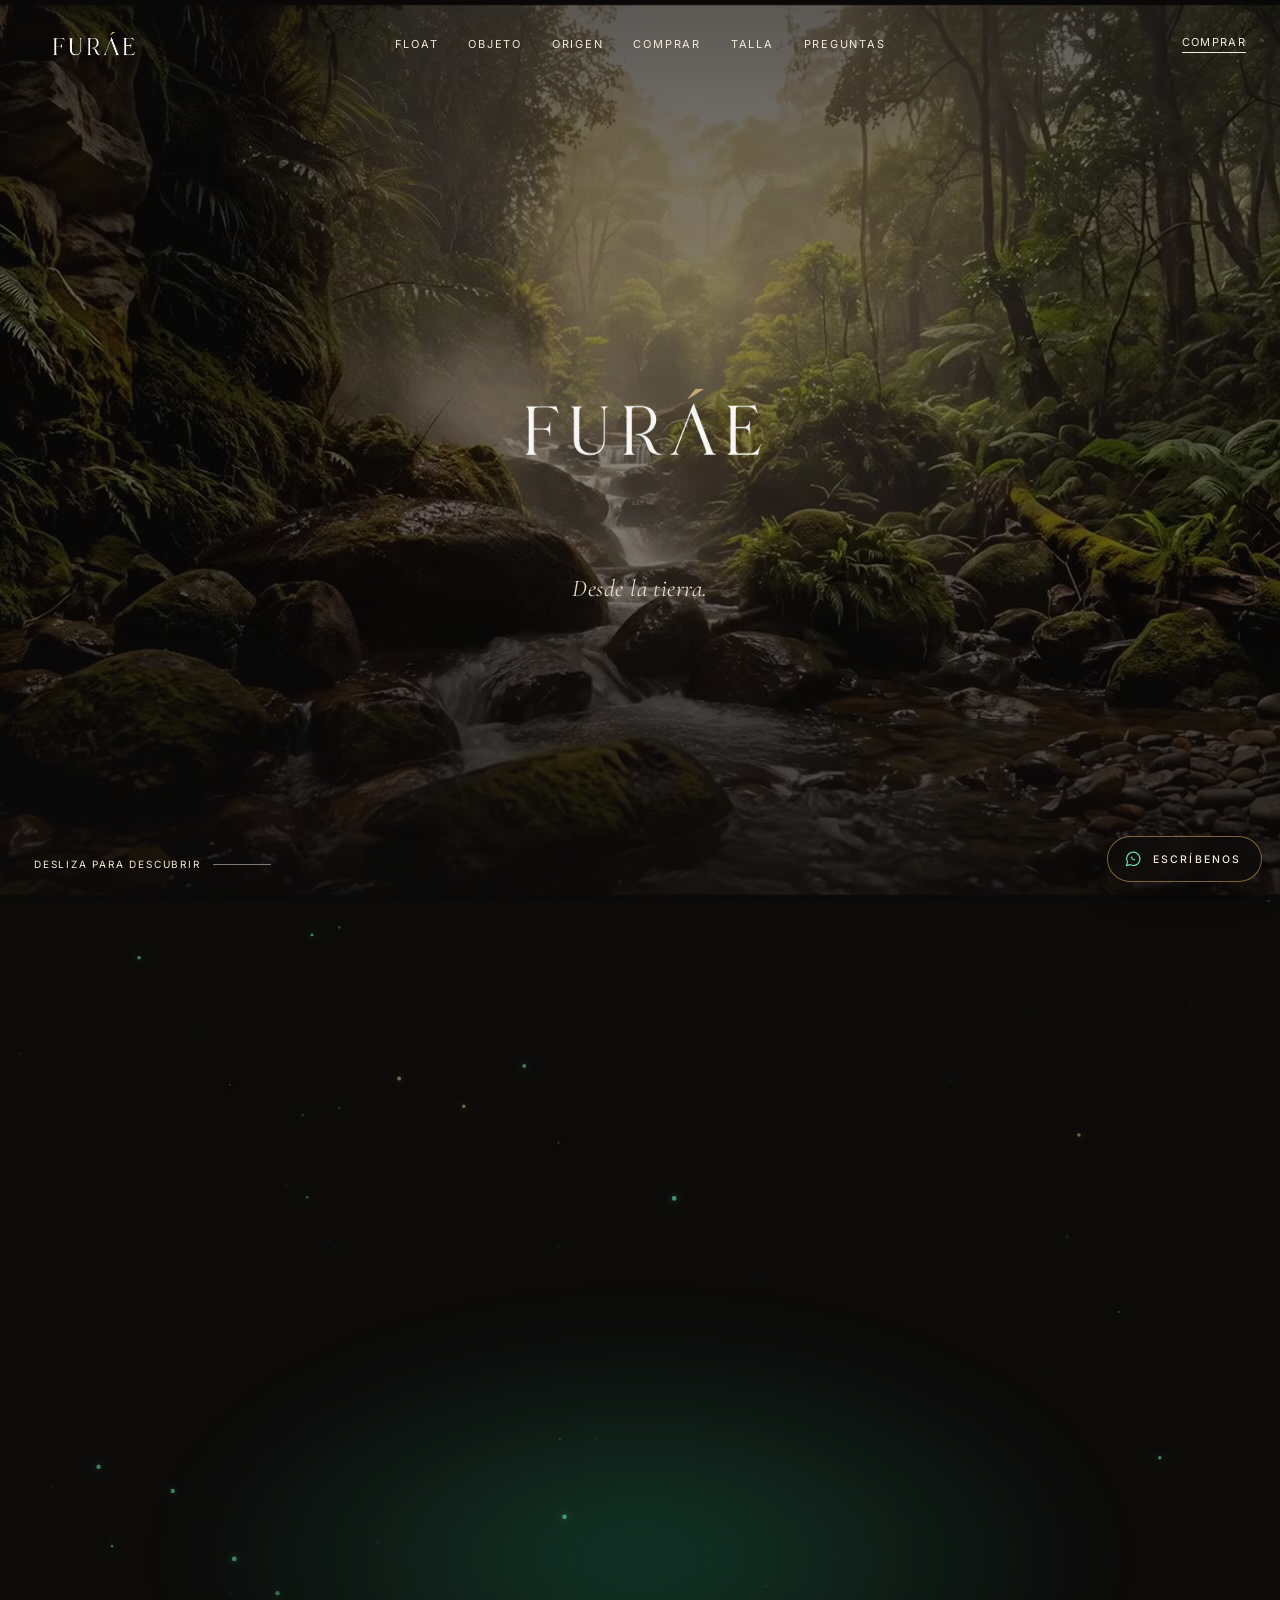
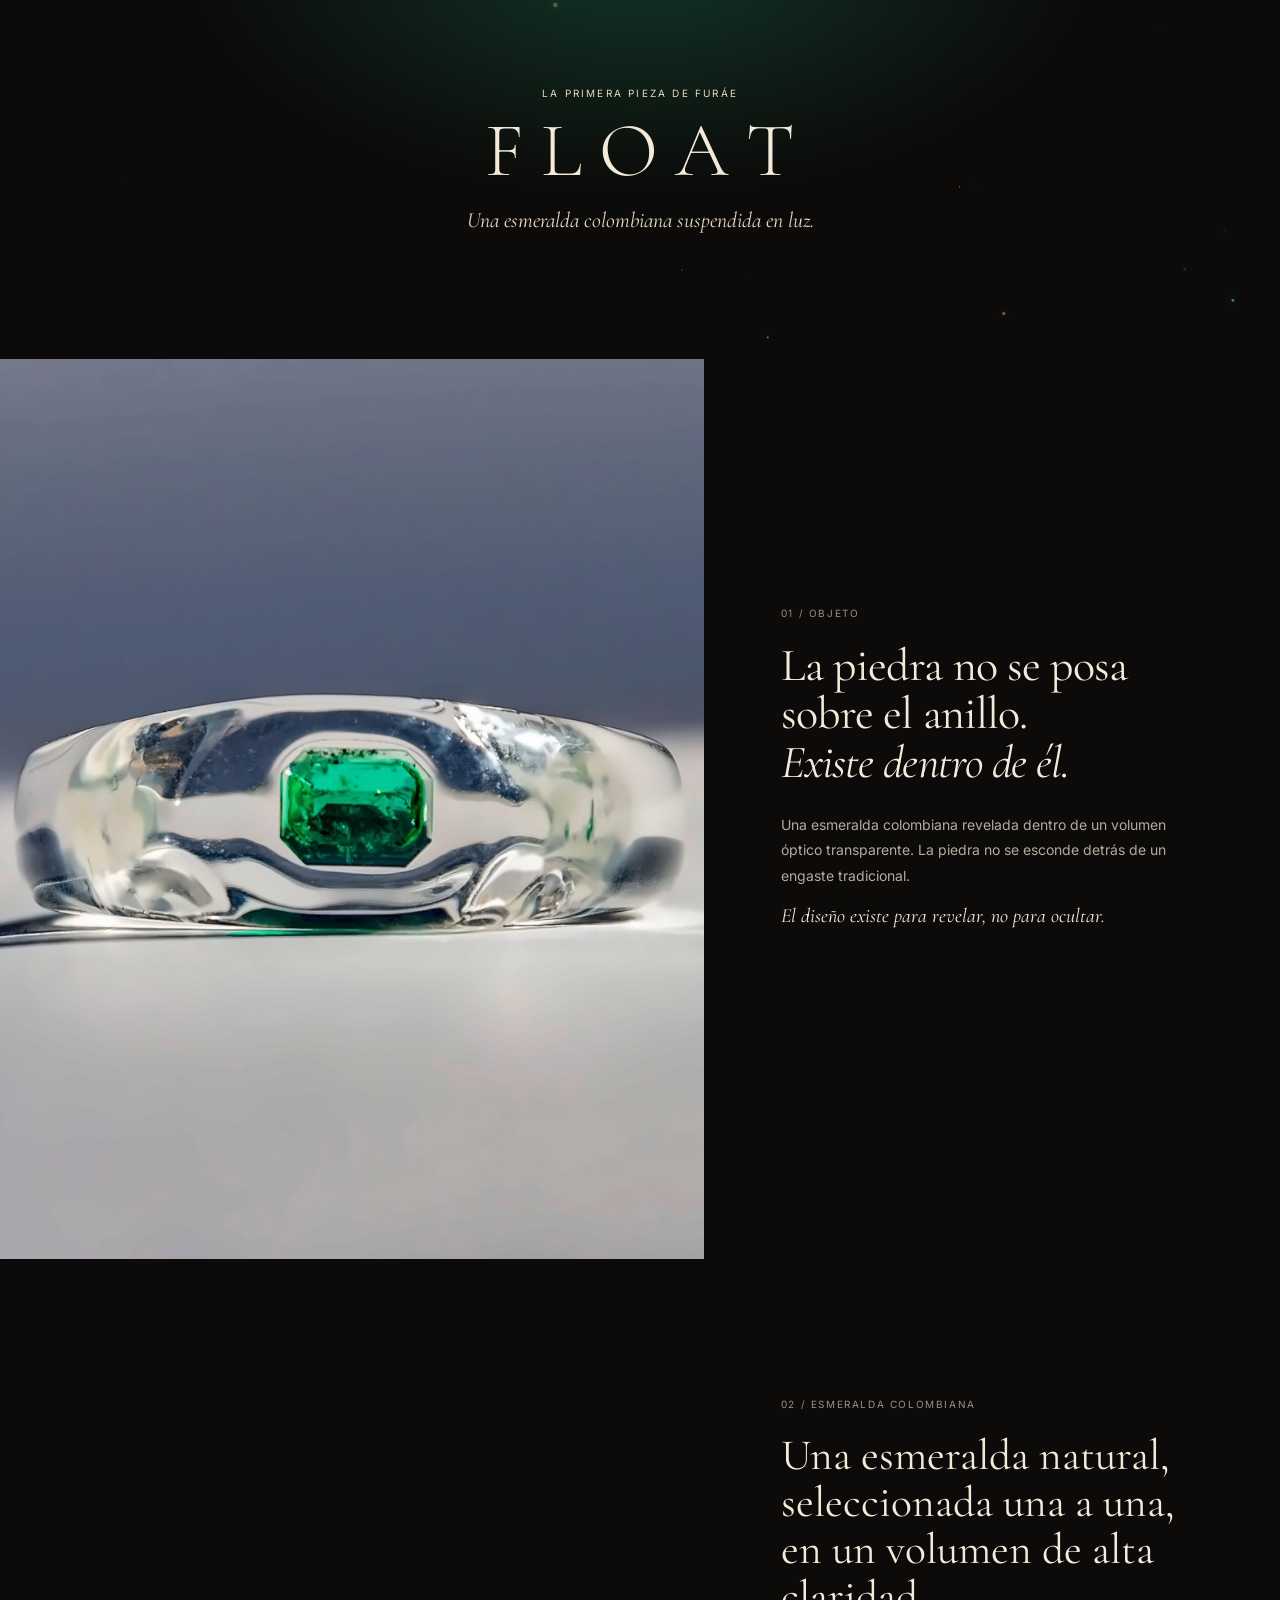
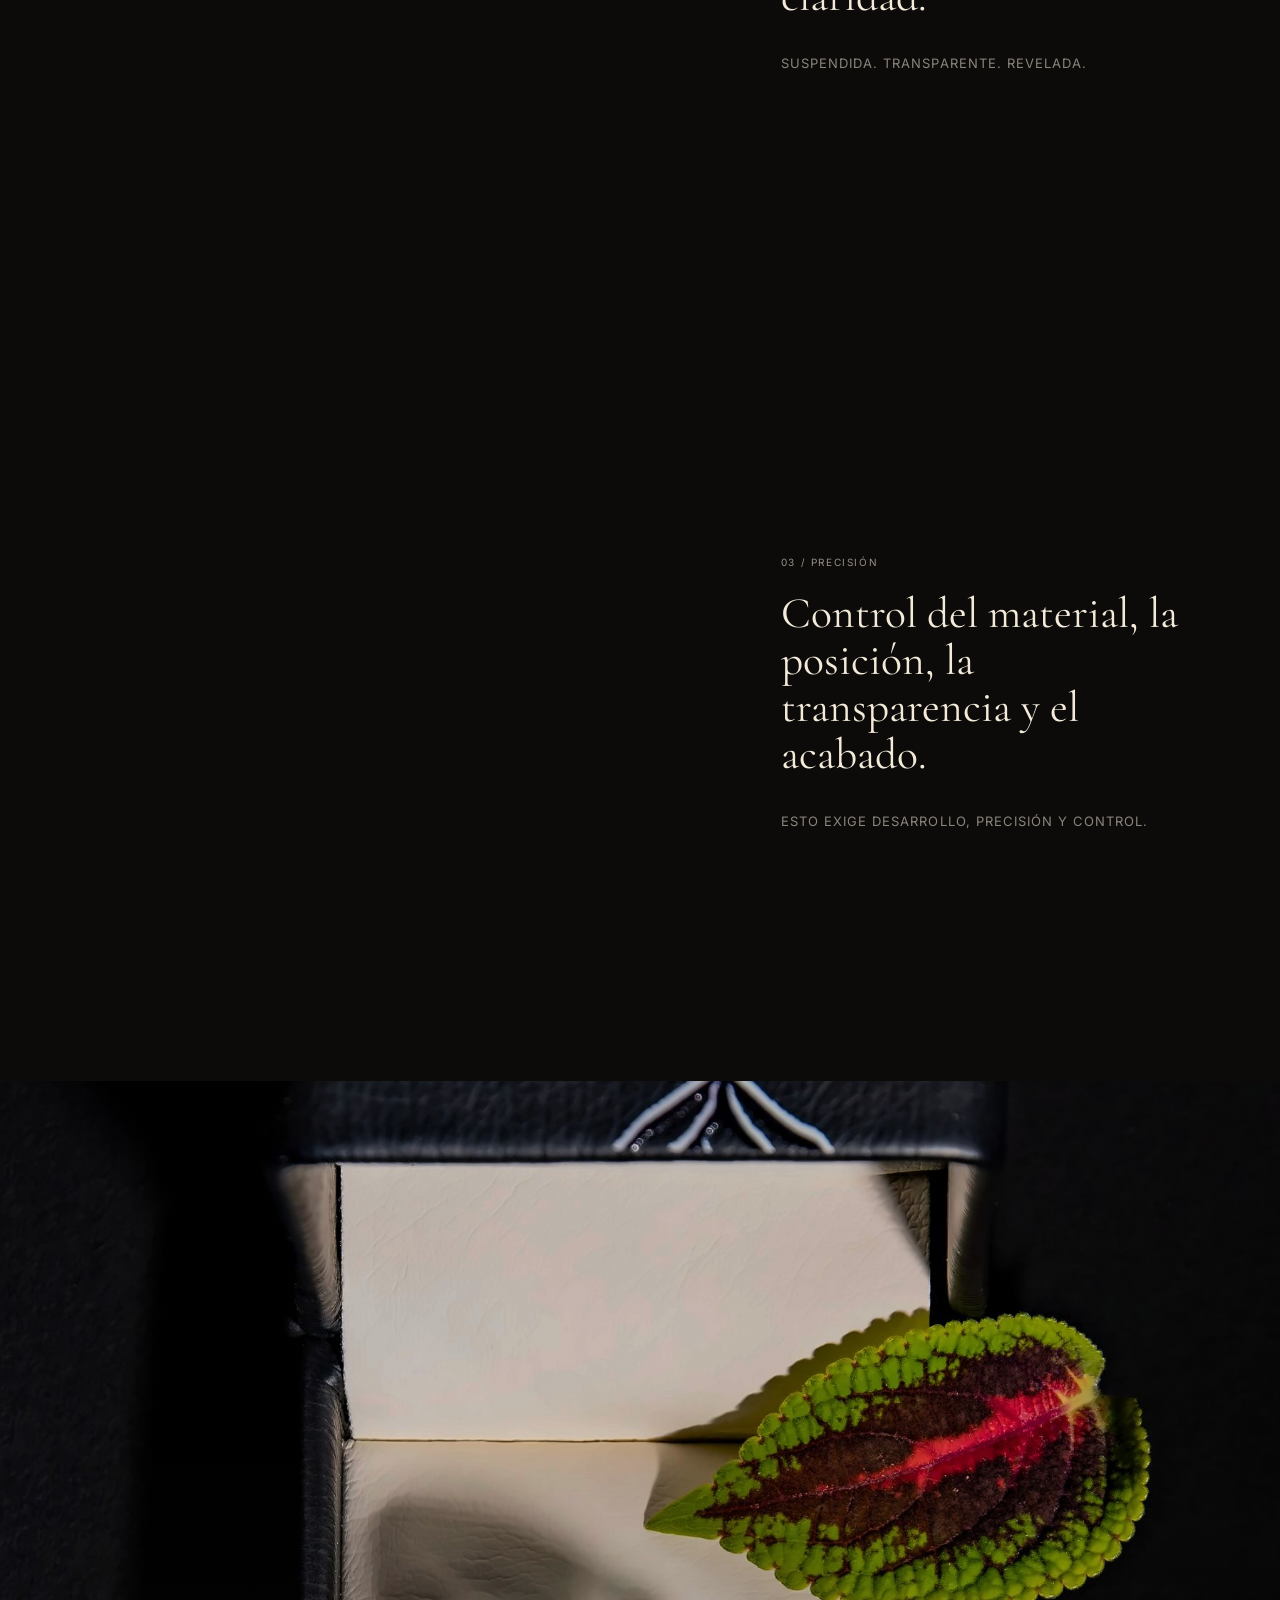
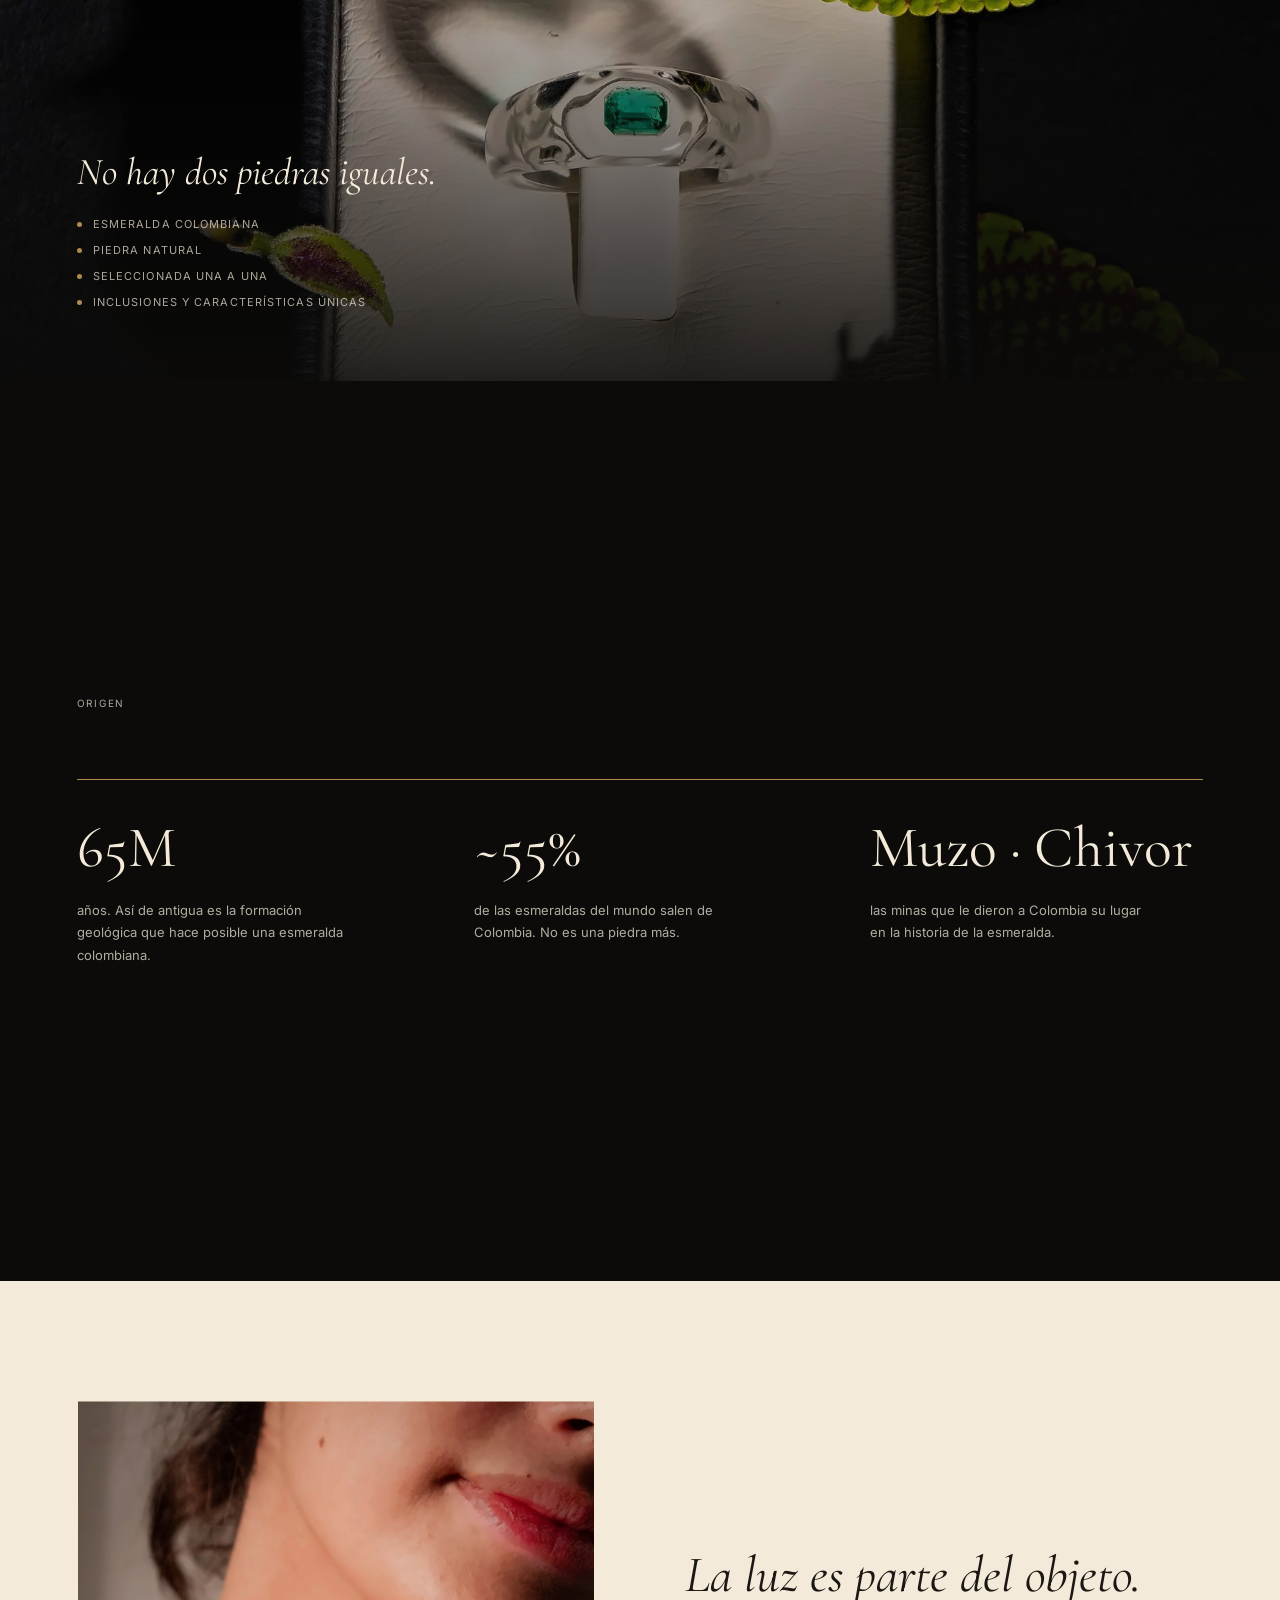
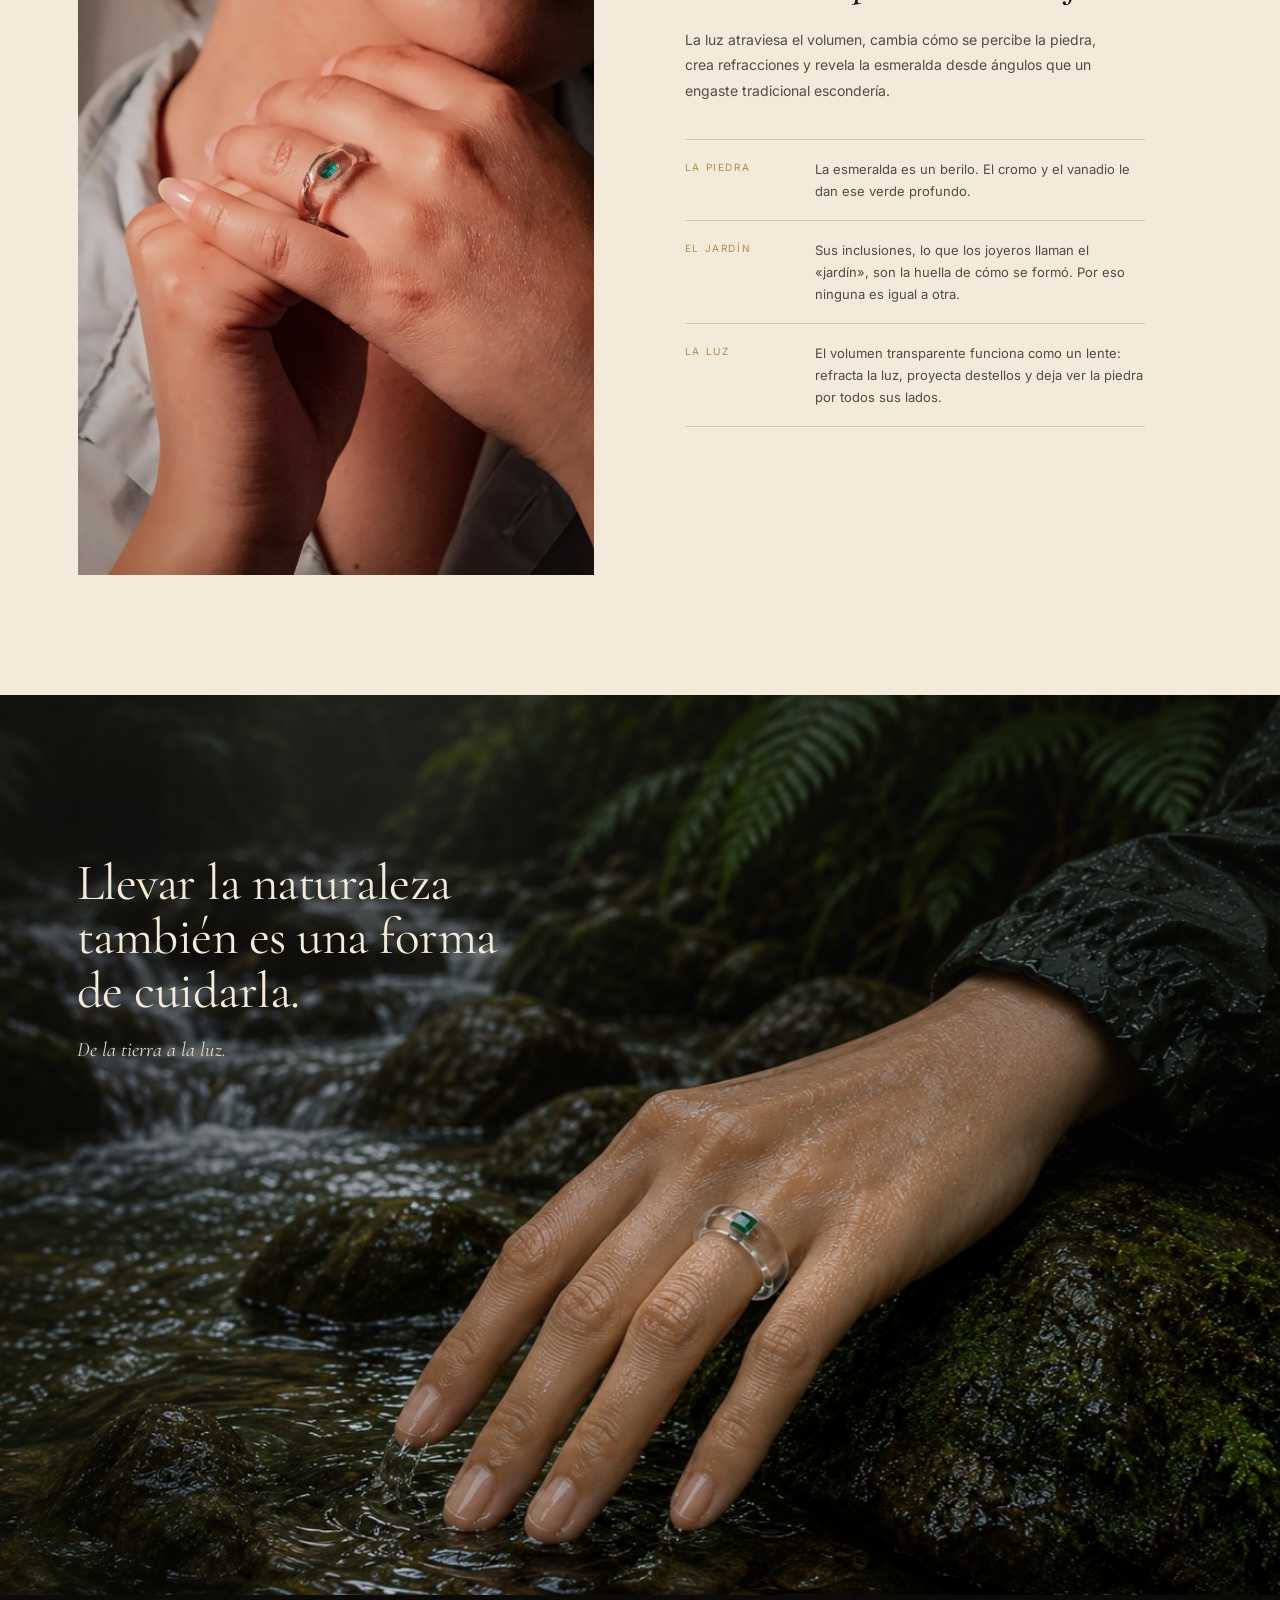
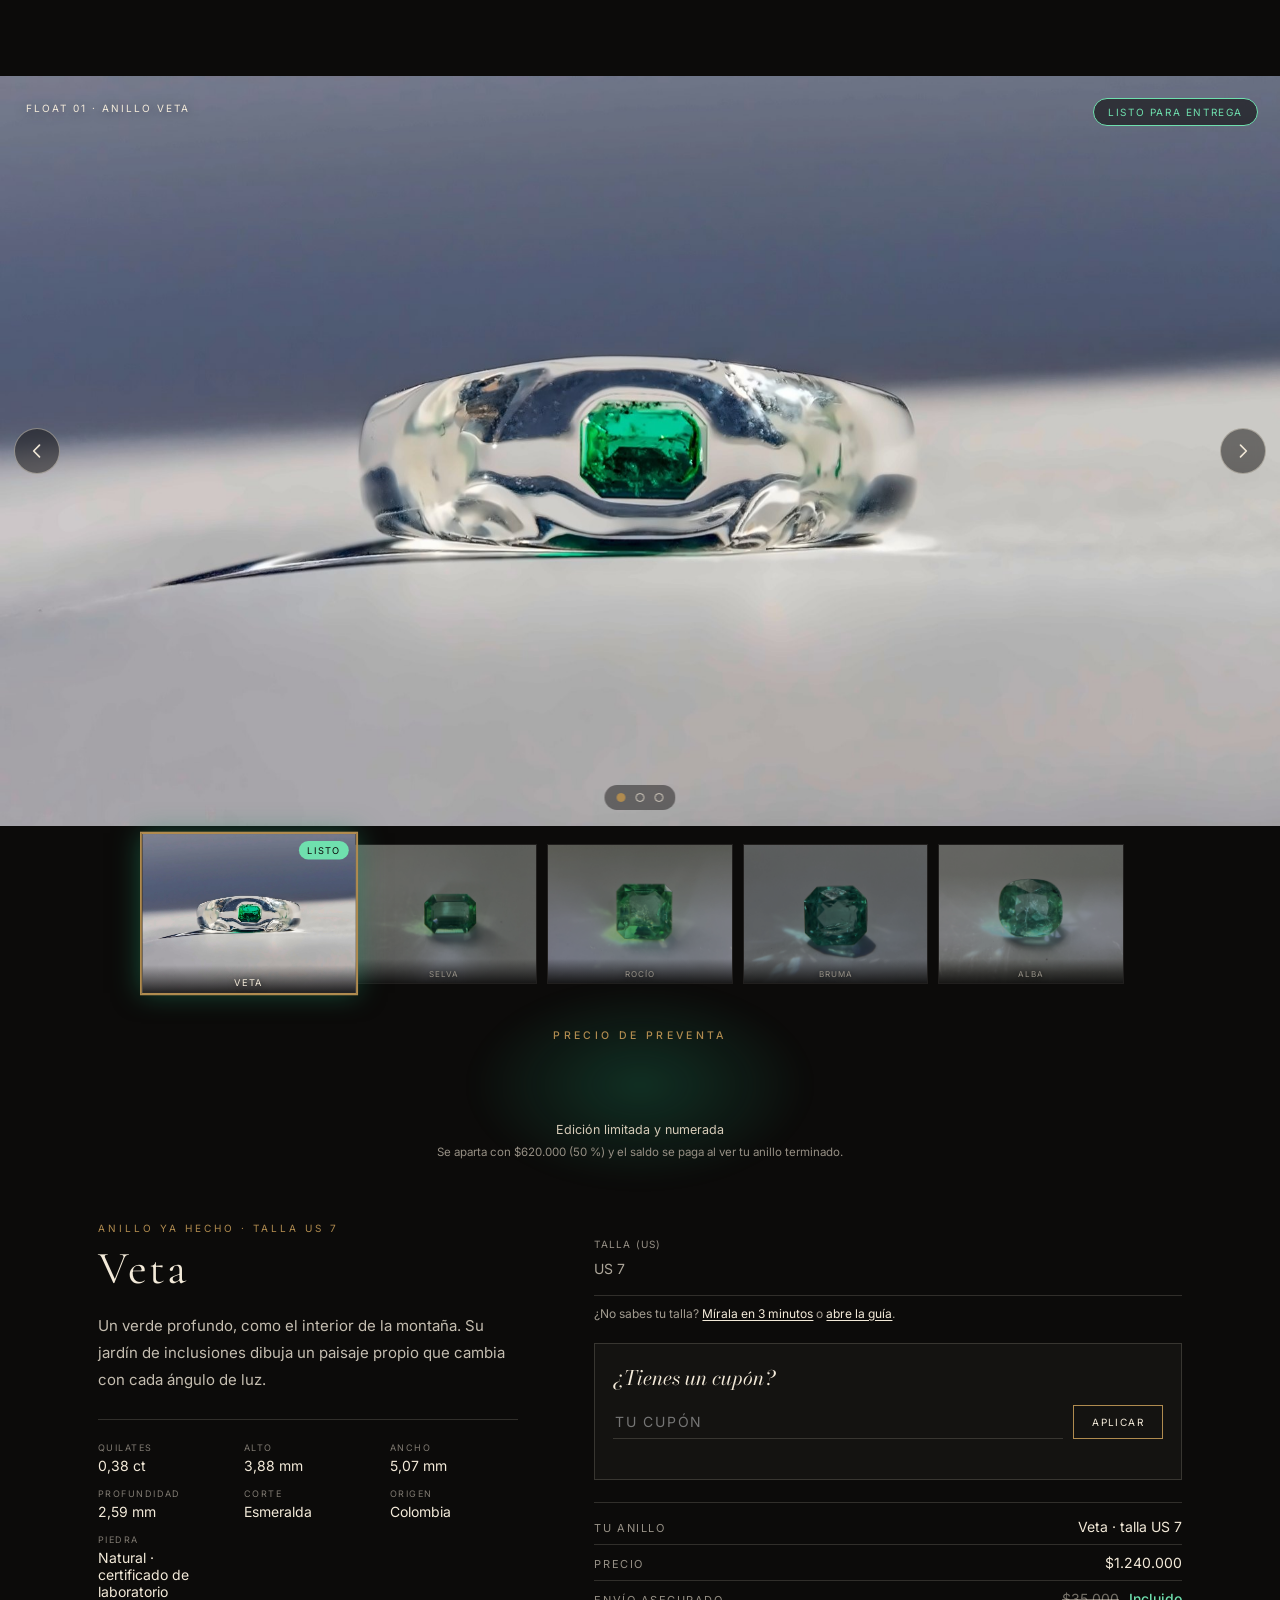
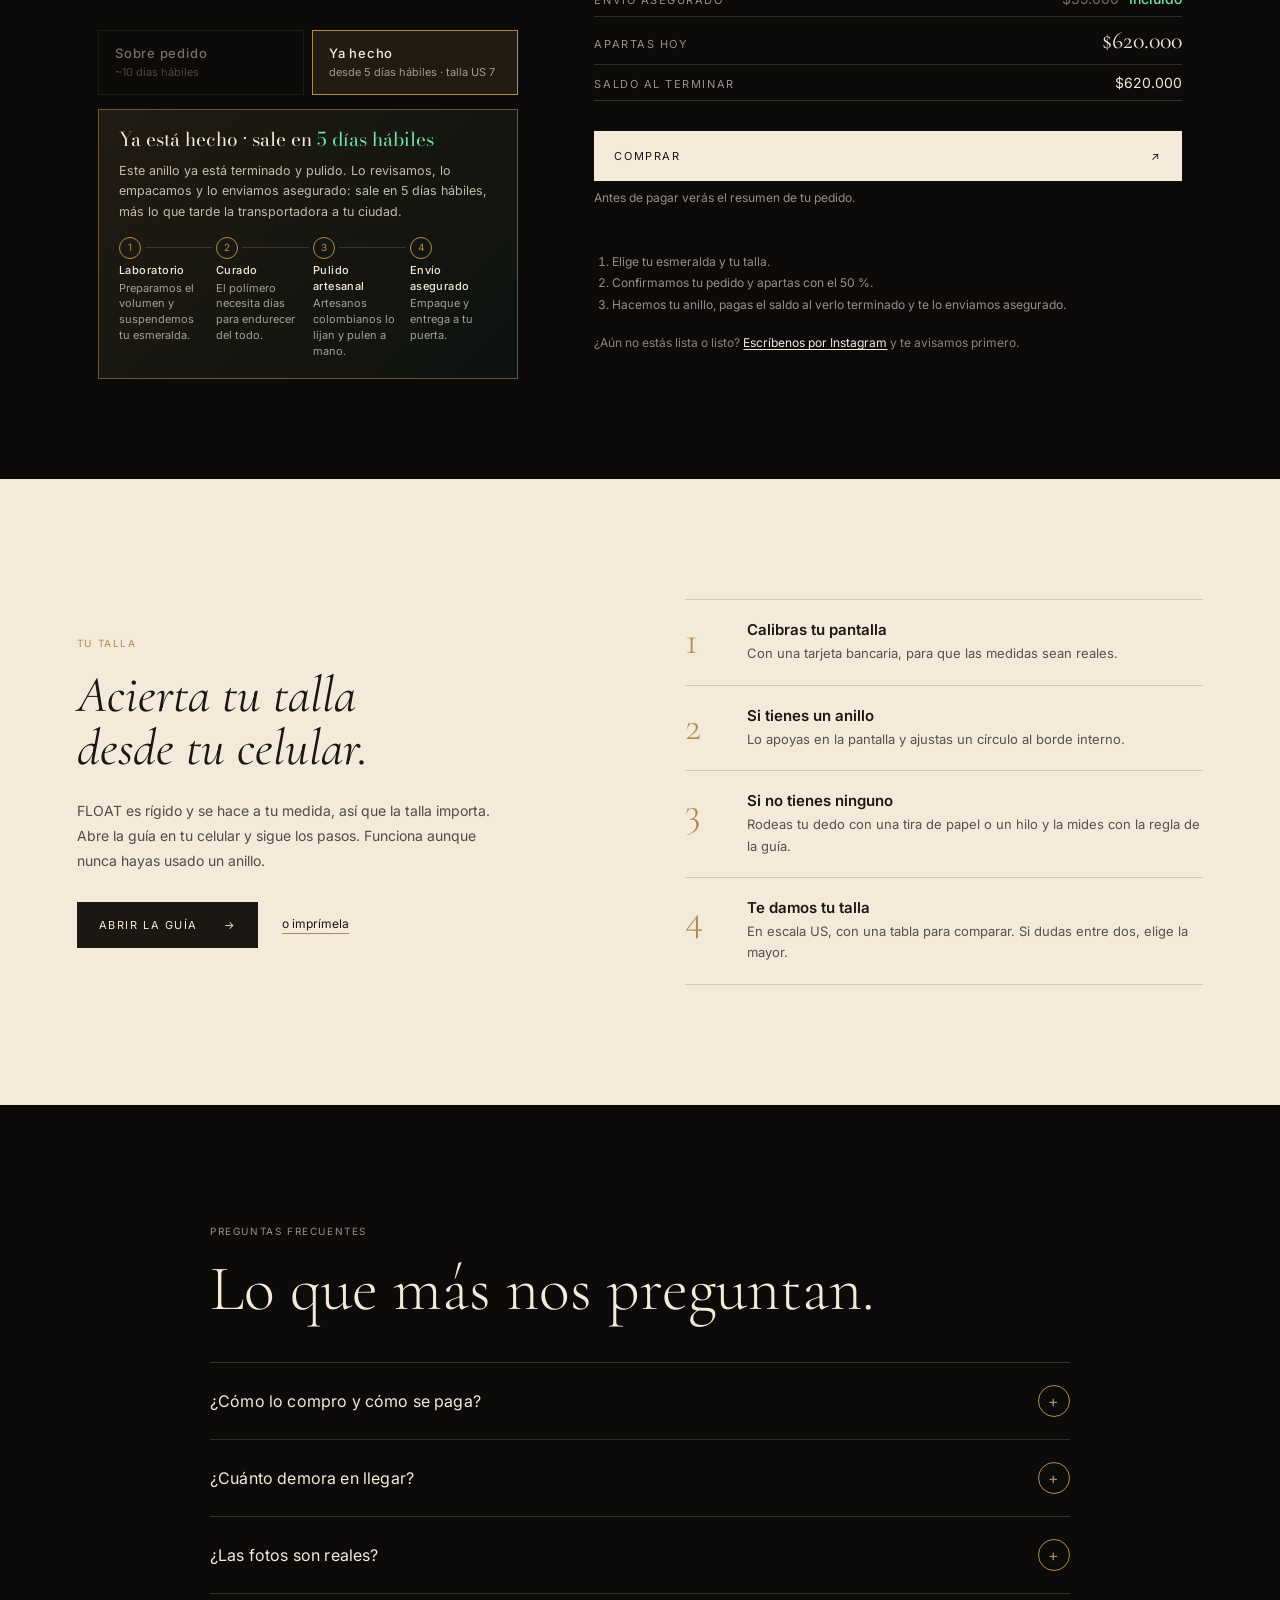
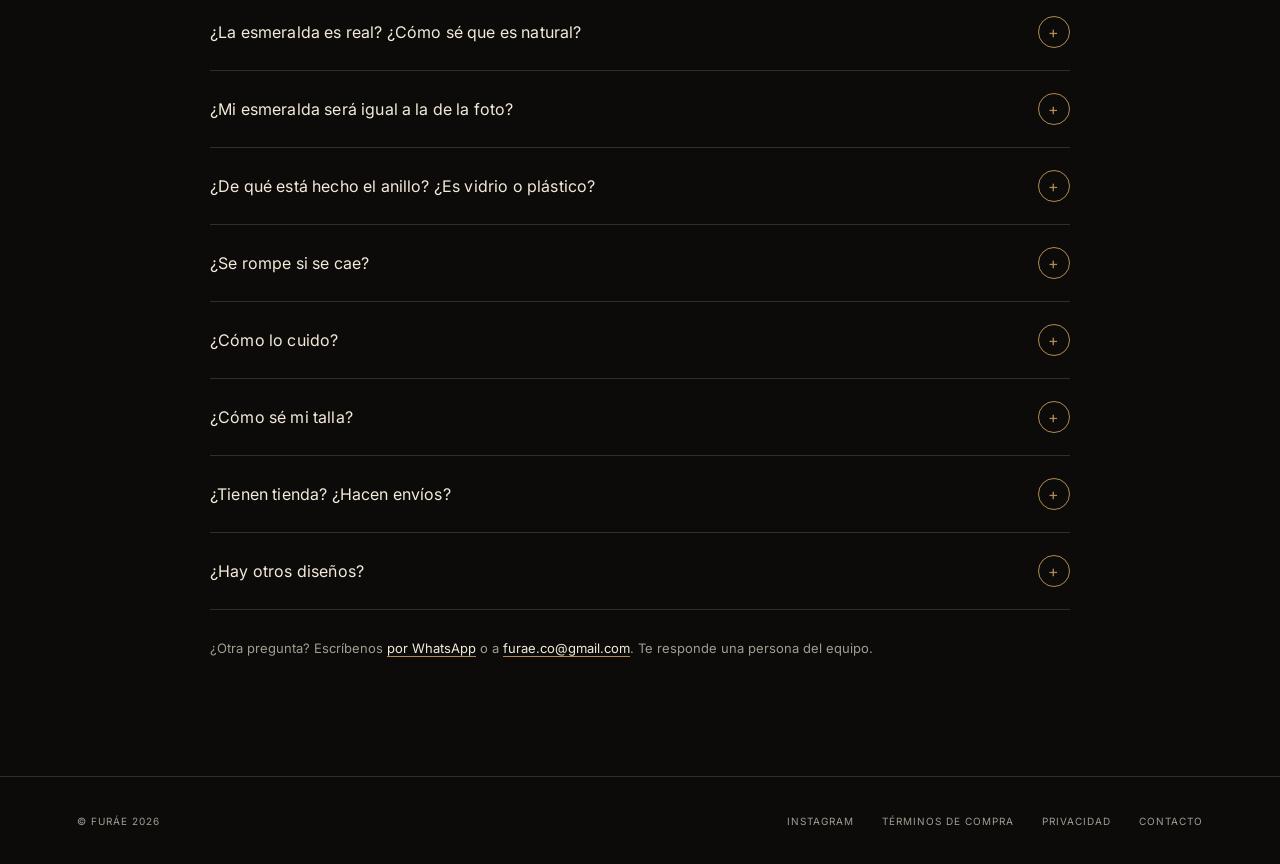
==== commit 09ba9fbd: "Restaura boton Pagar con tarjeta o PSE y quita la flecha de play del video" ====
--- a/index.html
+++ b/index.html
@@ -88,7 +88,7 @@
       <!-- CONTROLADOR DEL PRELOADER: va justo después del video para empezar a trabajar en cuanto el navegador lo conoce.
            Idea: el video se pide y se reproduce DEBAJO del telón; el telón no se abre hasta que (a) pasó la animación del logo,
            (b) el video está reproduciéndose y tiene al menos 3 s de búfer por delante. Si el celular bloquea el autoplay,
-           o la conexión es lenta (6 s), se abre igual: se ve la foto (primer cuadro) y un botón de play. -->
+           o la conexión es lenta (6 s), se abre igual: se ve la foto (primer cuadro) en movimiento, nunca un botón de play. -->
       <script>
       (function () {
         var h = document.documentElement, v = document.querySelector('.hero-video');
@@ -99,7 +99,11 @@
         v.setAttribute('muted', ''); v.setAttribute('playsinline', '');
         function pedirPlay() {
           var p = v.play();
-          if (p && p.catch) p.catch(function () { bloqueado = true; });   // iPhone en ahorro de batería, Instagram/WhatsApp interno, etc.
+          if (p && p.catch) p.catch(function () {   // iPhone en ahorro de batería, Instagram/WhatsApp interno, etc.
+            bloqueado = true;
+            // Se esconde el <video> de una vez (se ve la foto) para que el sistema no alcance a dibujar su flechita de play
+            var hs = document.getElementById('hero'); if (hs && v.paused) hs.classList.add('hero-sin-video');
+          });
         }
         function bufer() {          // segundos de video ya descargados por delante del punto actual
           var b = v.buffered; if (!b.length) return 0;
--- a/styles.css
+++ b/styles.css
@@ -670,12 +670,14 @@
 .ck-plan__opt b{display:block;font-weight:500;font-size:14px}
 .ck-plan__opt small{display:block;margin-top:3px;font-size:12px;color:rgba(243,234,217,.65)}
 
-/* Plan B del video del inicio: foto con zoom lento + botón de play cuando el celular bloquea el autoplay */
+/* Plan B del video del inicio (sin botón de play): si el celular bloquea el autoplay, el <video> se esconde
+   (así el sistema no puede dibujar su flechita) y se ve la foto con zoom lento; en Safari, encima, el video como imagen animada */
+.hero.hero-sin-video .hero-video{visibility:hidden}
 .hero.hero-sin-video::before{content:"";position:absolute;inset:0;background:url("assets/hero-loop-poster.jpg") center/cover no-repeat;animation:heroKen 20s ease-in-out infinite alternate}
 @keyframes heroKen{from{transform:scale(1)}to{transform:scale(1.14) translate(-1.5%,-1%)}}
-.hero-play{position:absolute;z-index:3;left:50%;bottom:120px;transform:translateX(-50%);width:58px;height:58px;border-radius:50%;border:1px solid rgba(240,230,210,.65);background:rgba(12,11,10,.45);-webkit-backdrop-filter:blur(6px);backdrop-filter:blur(6px);cursor:pointer;display:grid;place-items:center;padding:0}
-.hero-play[hidden]{display:none}
-.hero-play svg{width:22px;height:22px;fill:#efe6d6;margin-left:3px}
+.hero-anim{position:absolute;inset:0;width:100%;height:100%;object-fit:cover;opacity:0;transition:opacity .6s ease;pointer-events:none}
+.hero.hero-con-anim .hero-anim{opacity:1}
+.hero:not(.hero-sin-video) .hero-anim{display:none}
 
 /* ===== COMPRA v10 · miniatura "El anillo" + galería con flechas, 4 esmeraldas ===== */
 /* 5 miniaturas: El anillo + 4 esmeraldas */
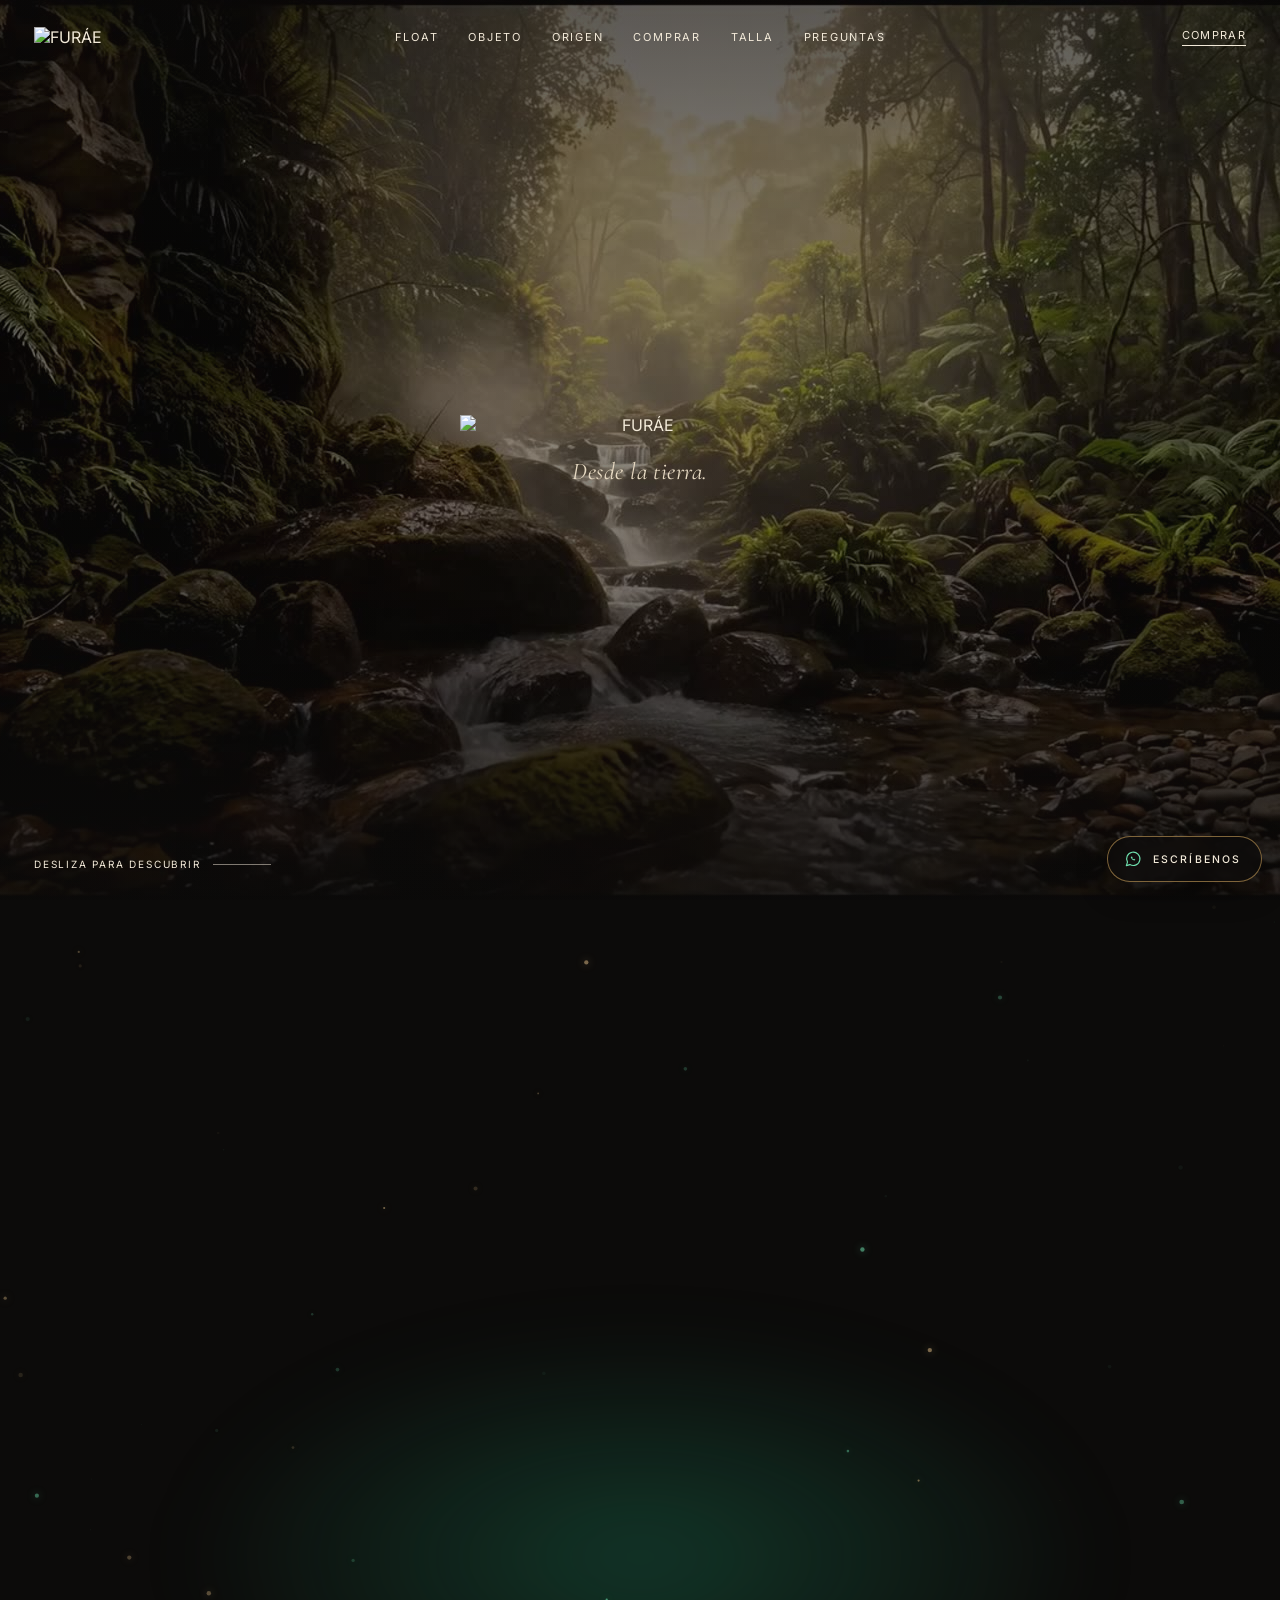
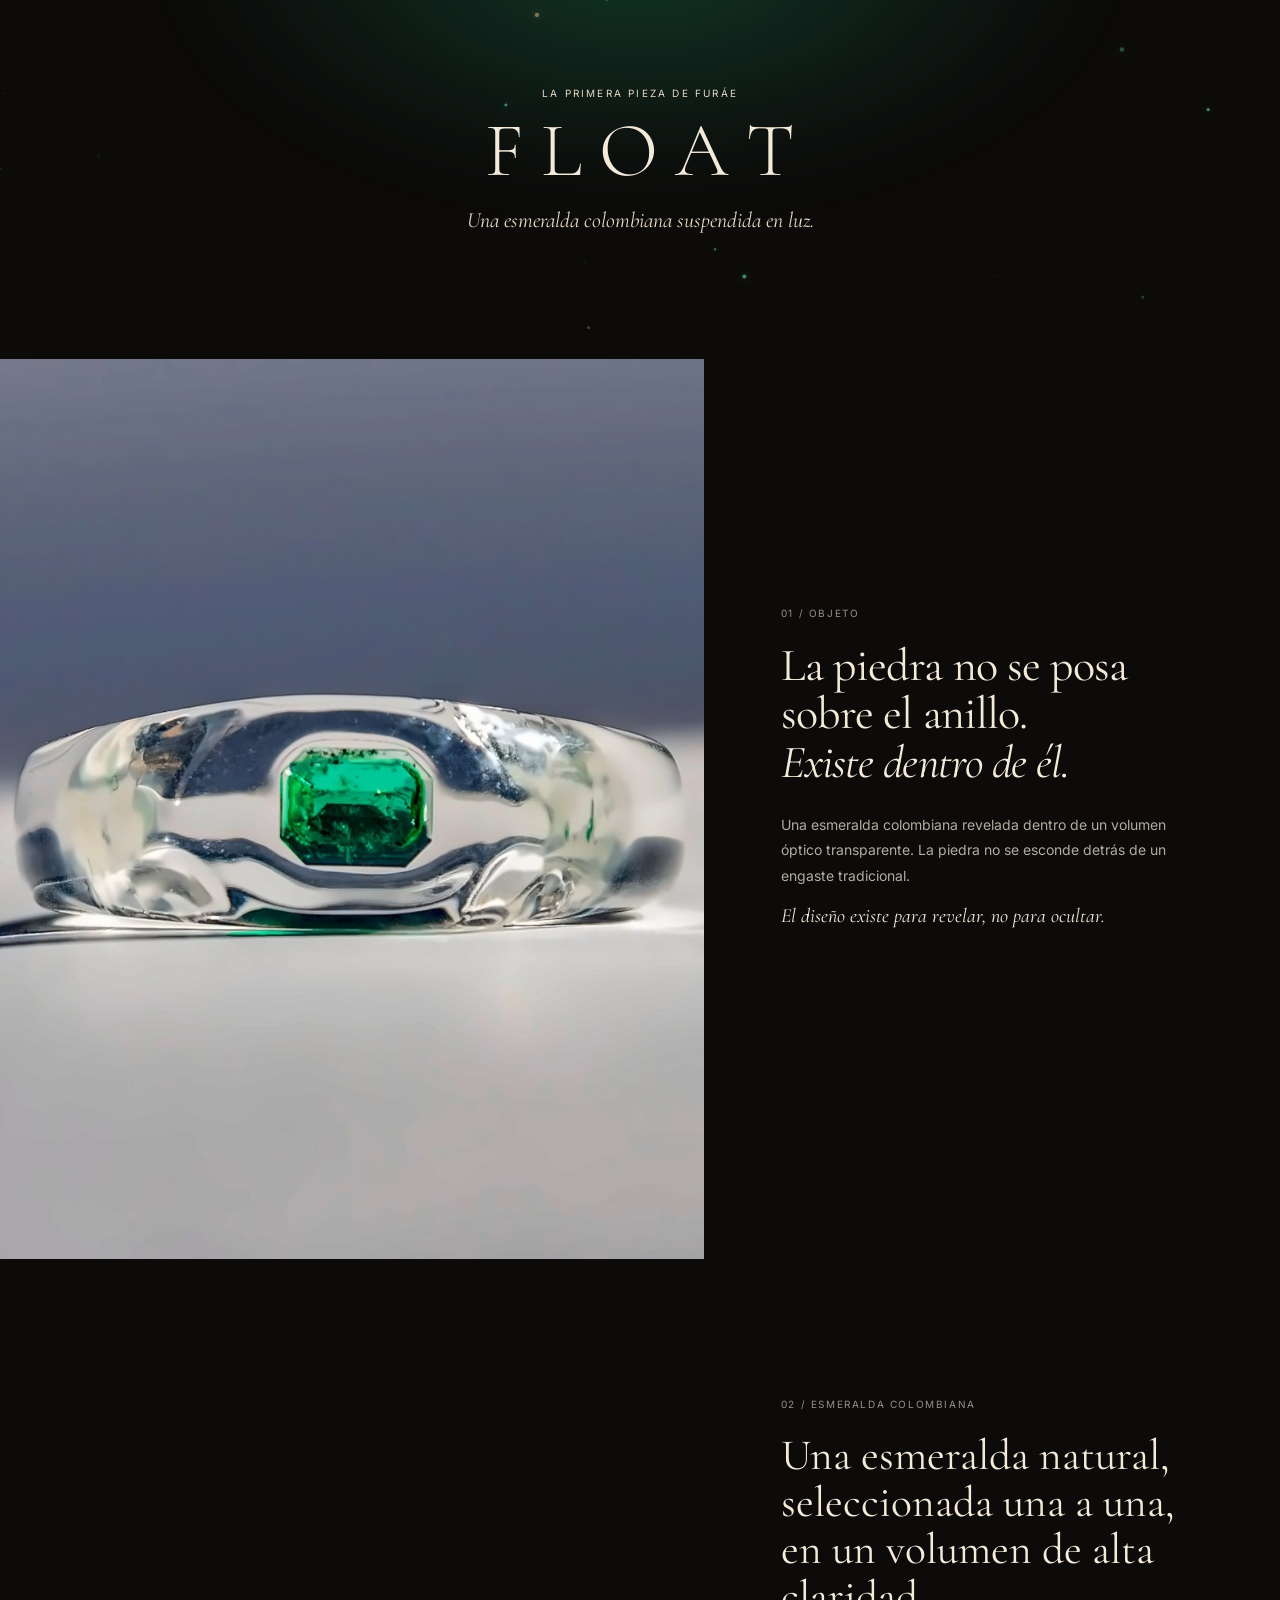
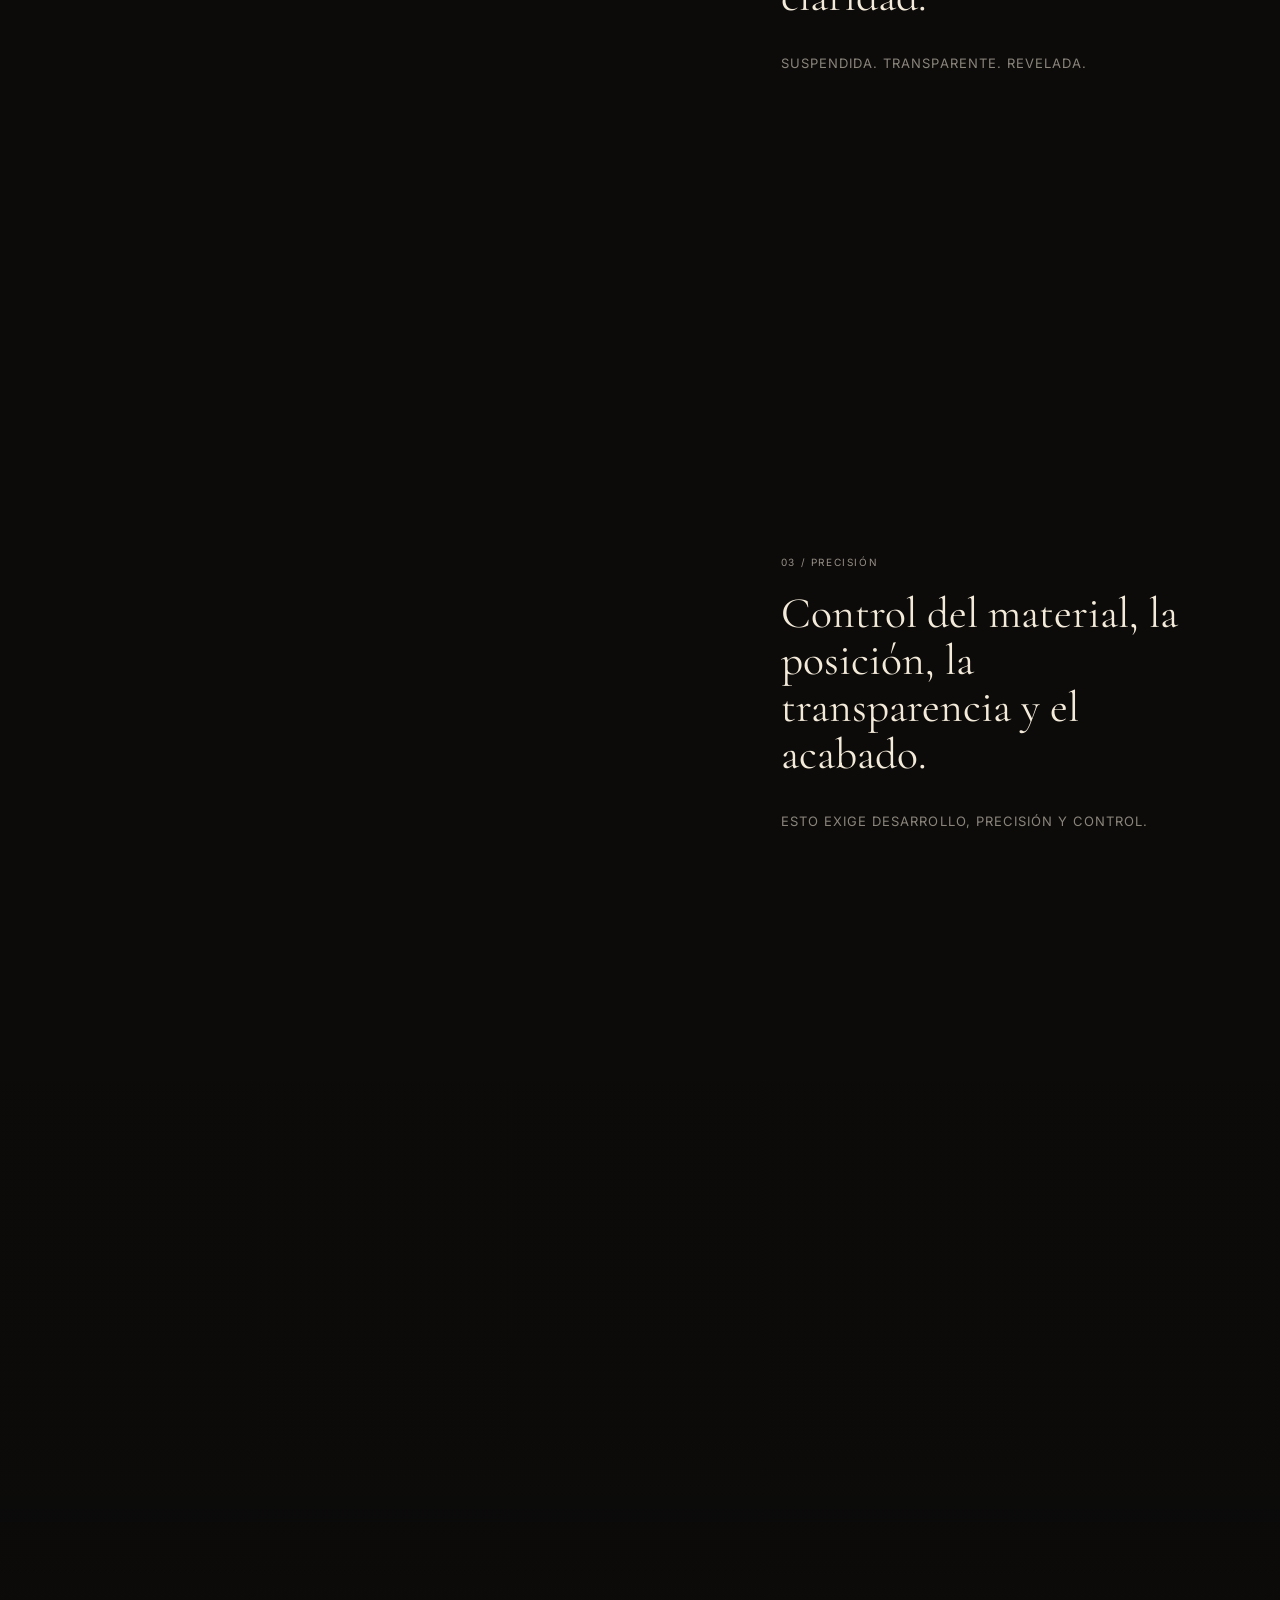
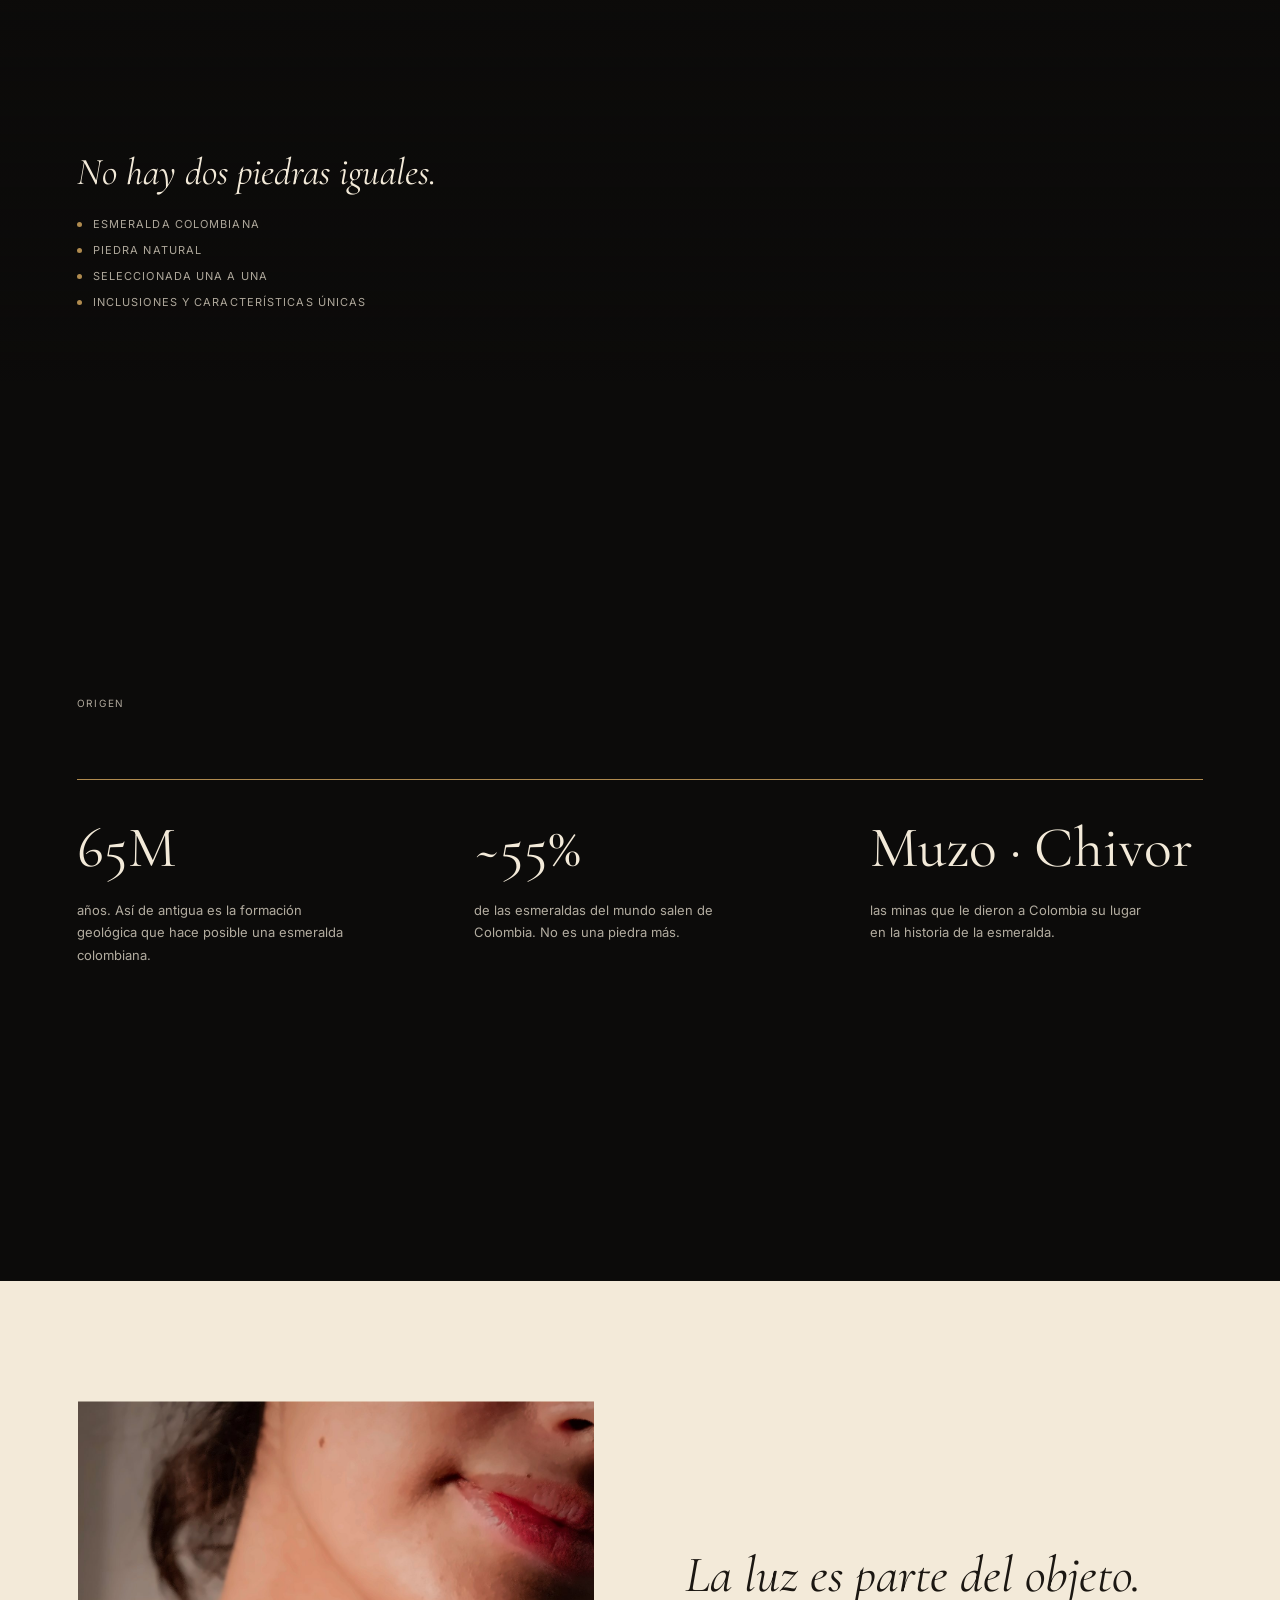
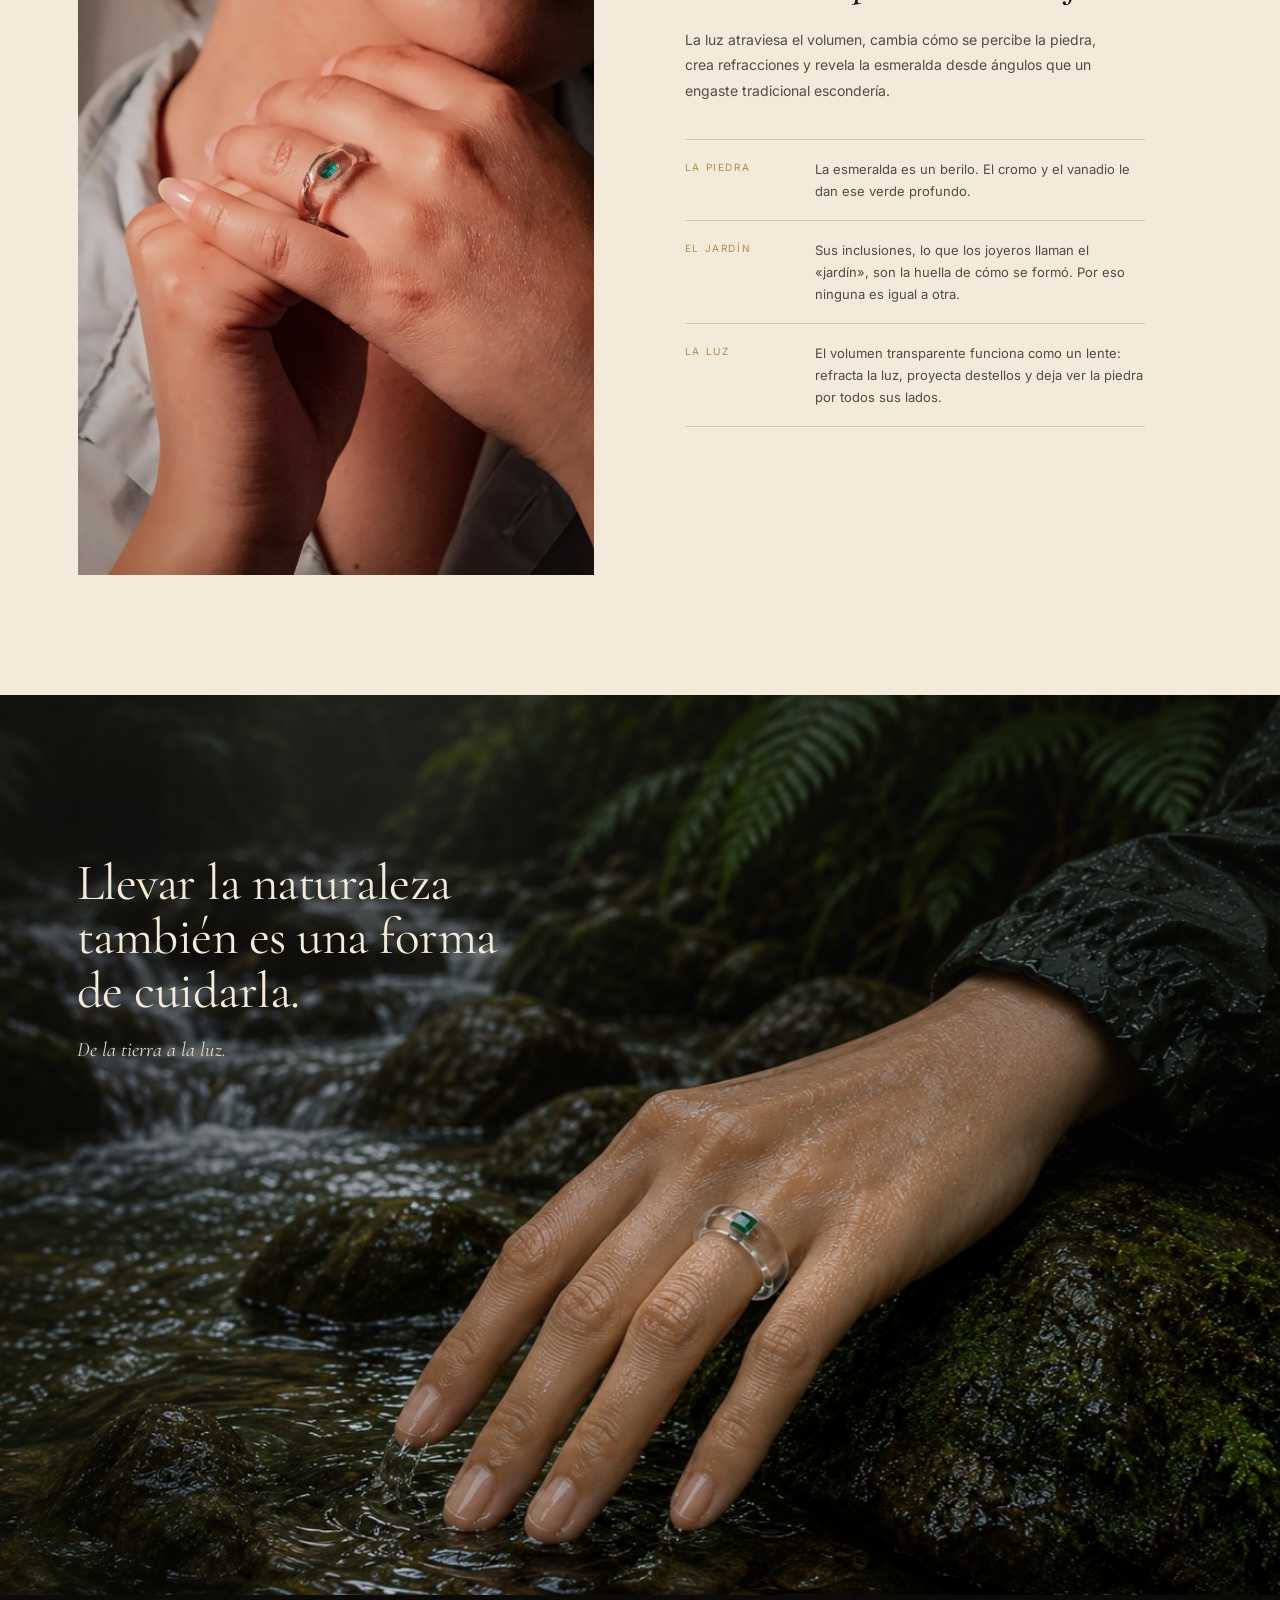
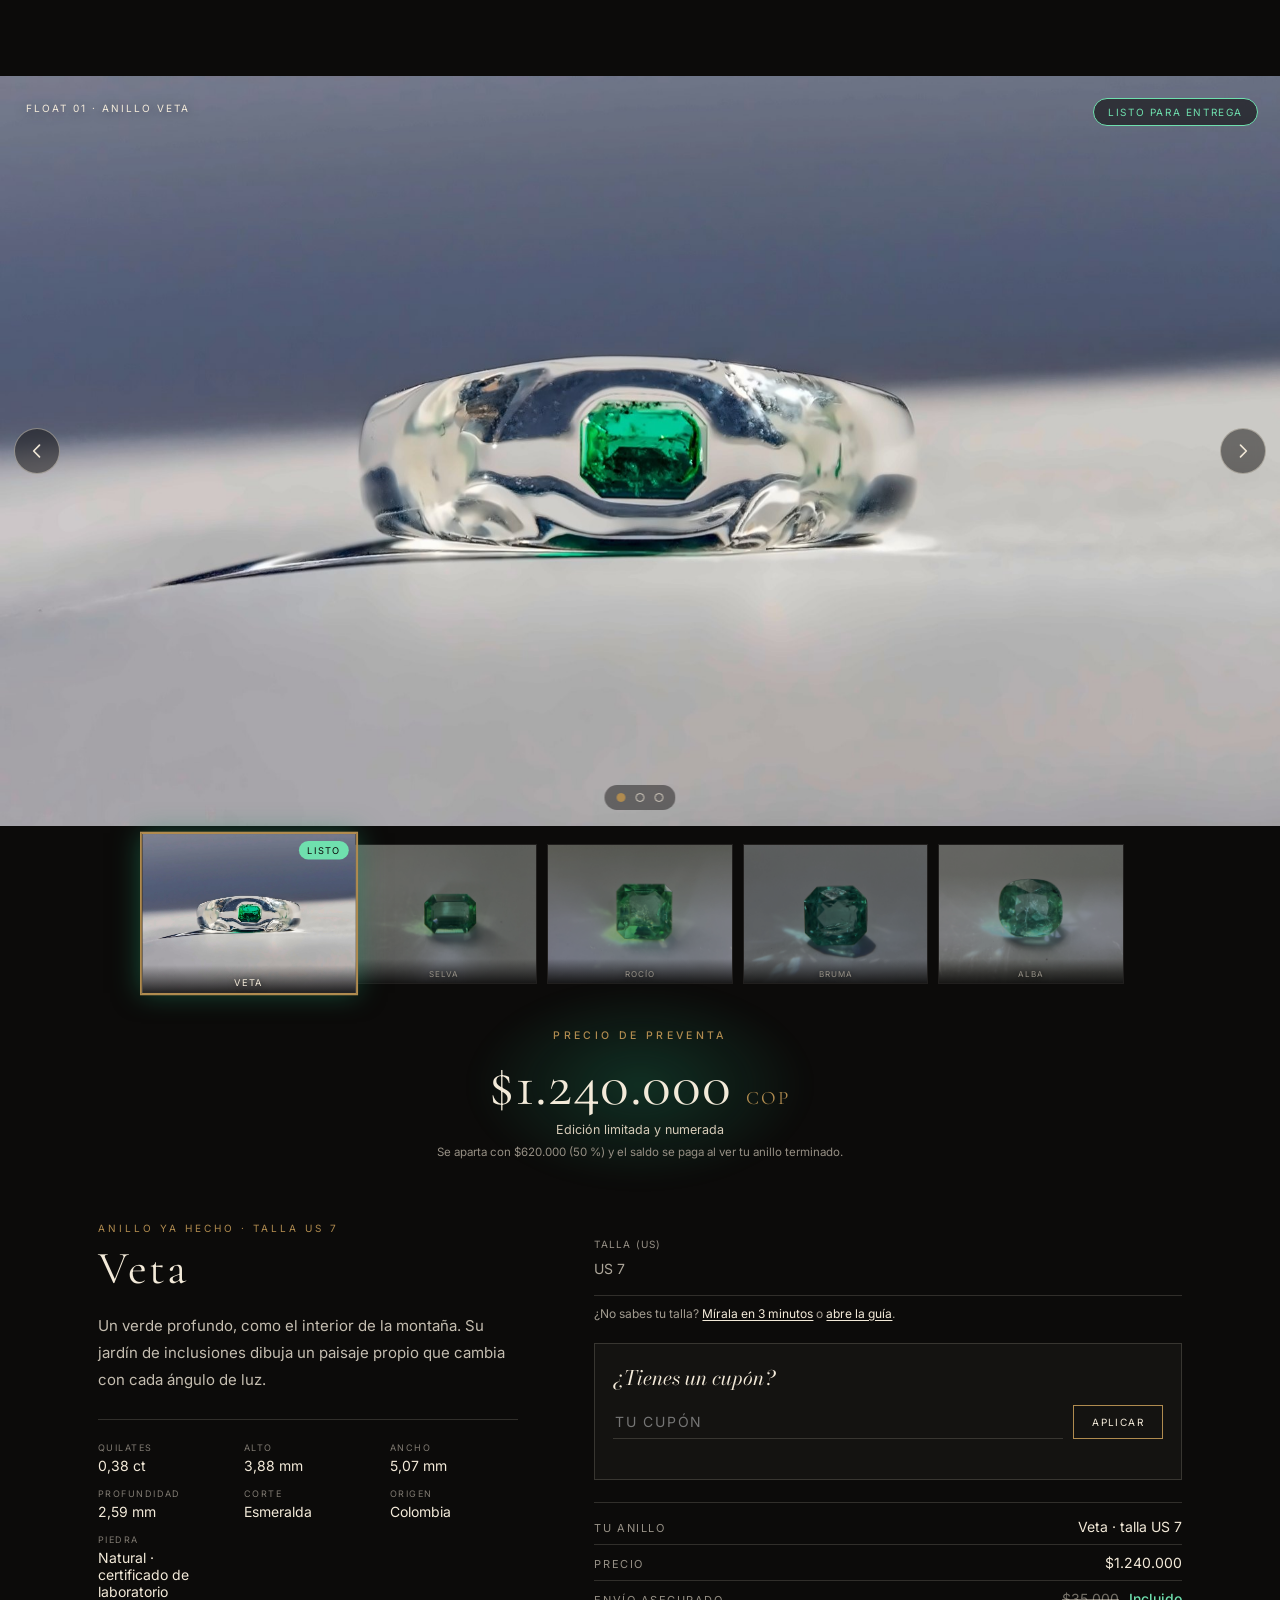
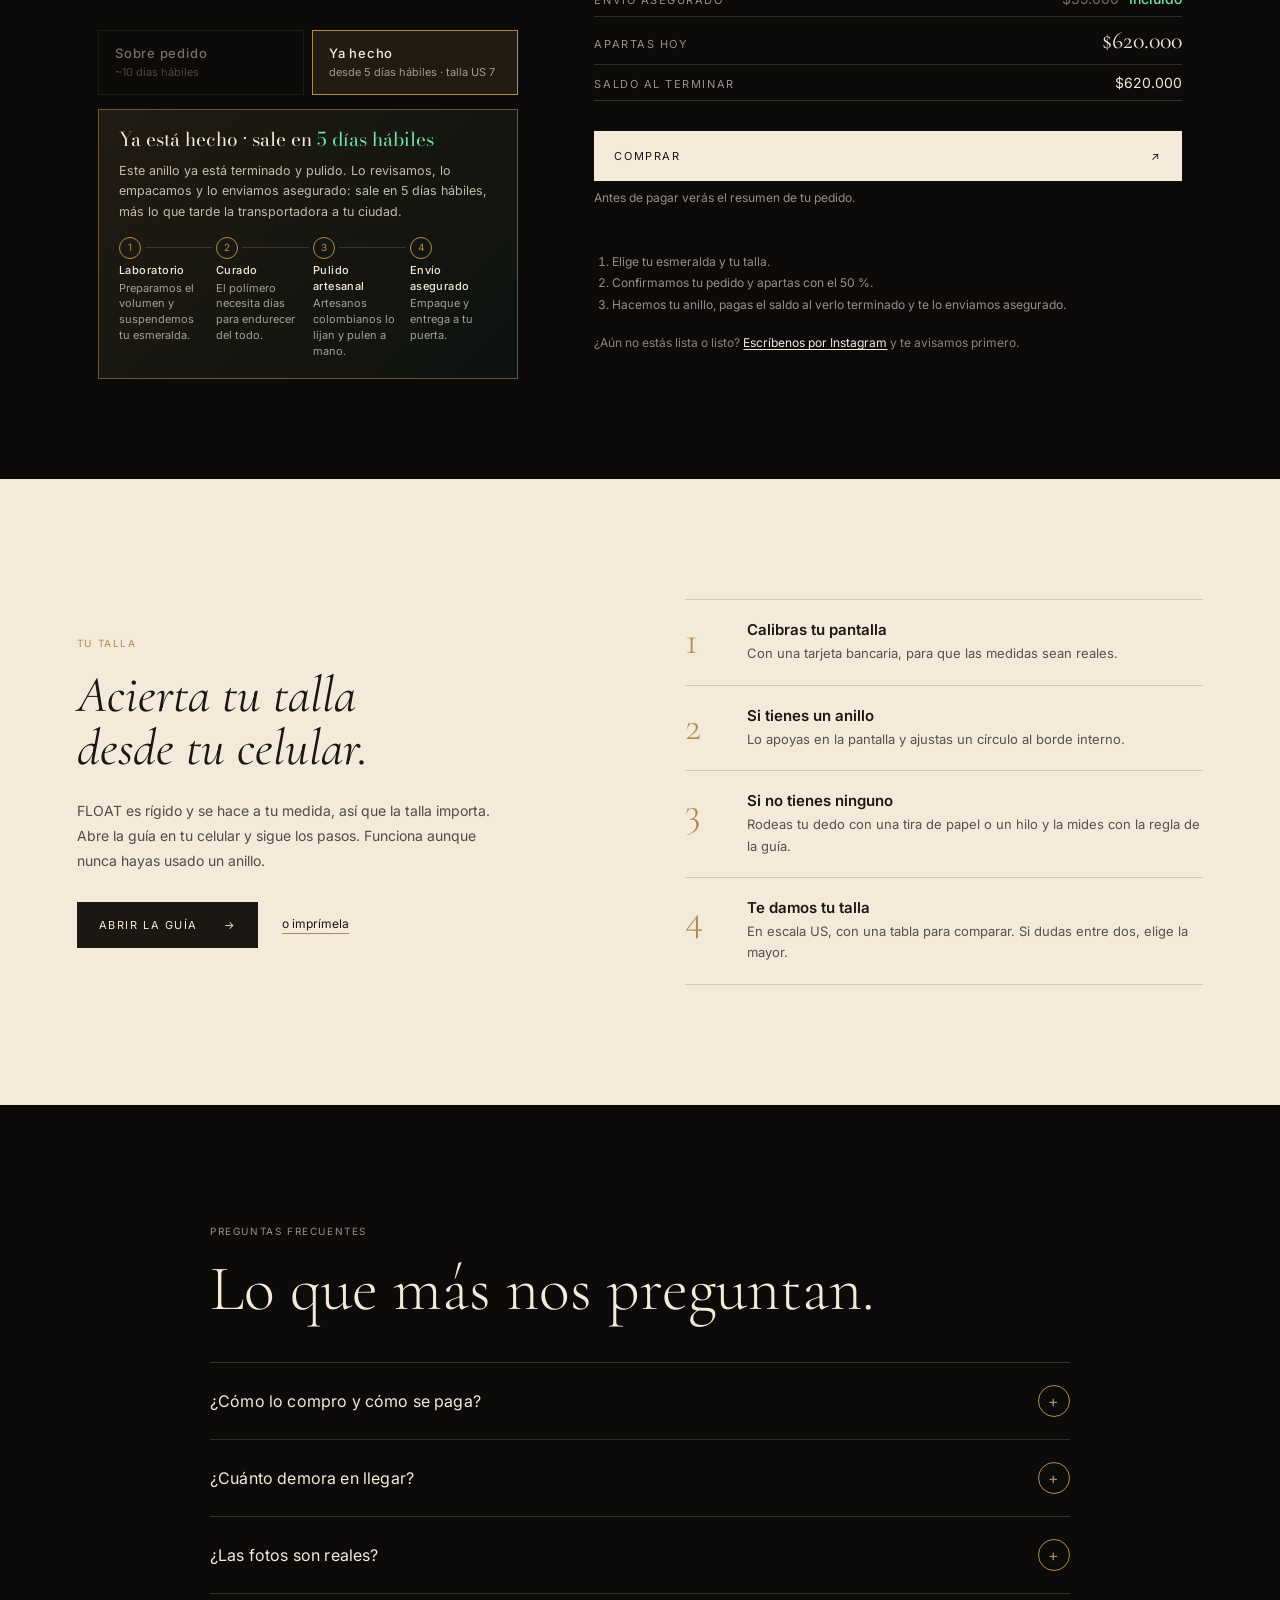
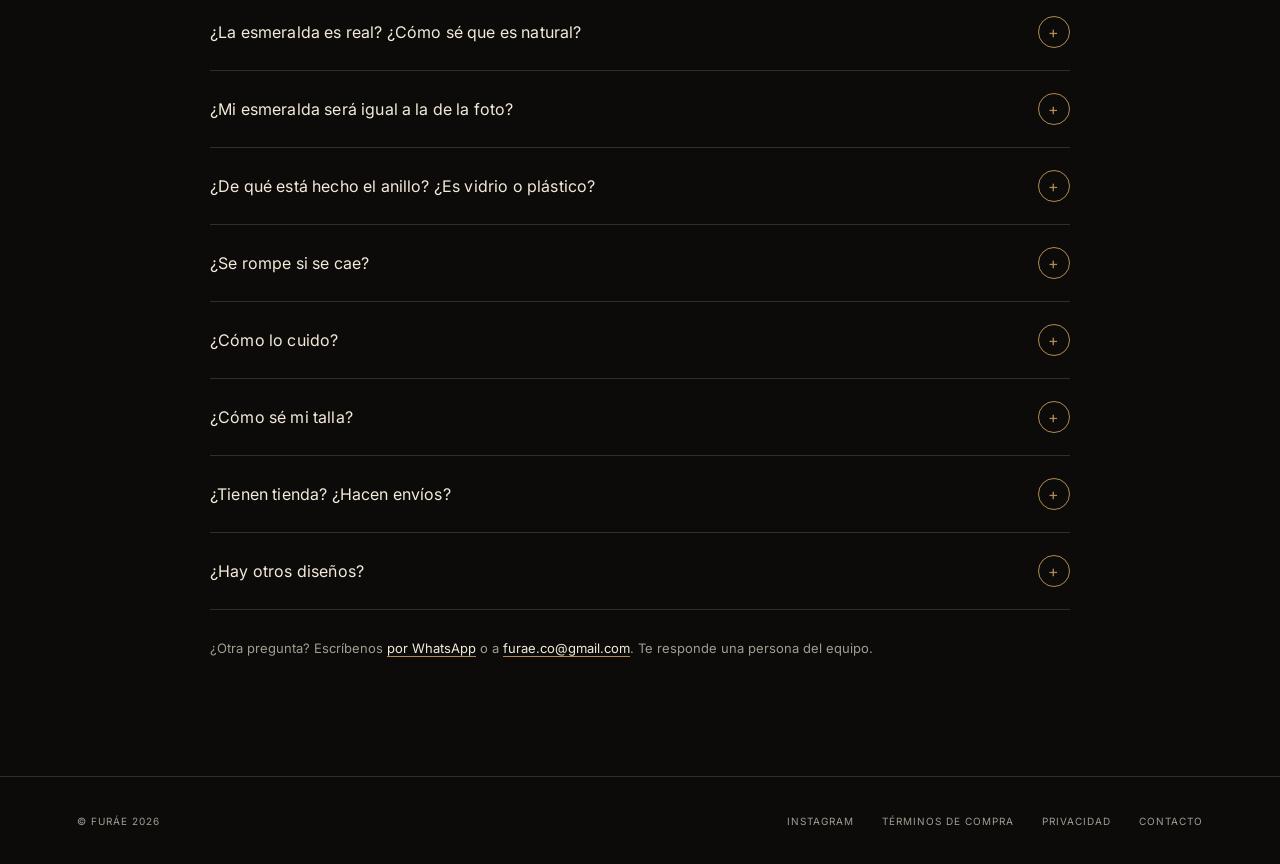
==== commit a14e9f3c: "Logo blanco, foto de la esmeralda y texto de entrega" ====
--- a/index.html
+++ b/index.html
@@ -41,13 +41,13 @@
 <body>
   <!-- INTRO: logo + línea + FLOAT, igual que en la pauta. Se quita sola (CSS) y se salta con un toque. -->
   <div class="intro" id="intro" aria-hidden="true">
-    <img class="intro__logo" src="assets/wordmark_on_dark.png" alt="" />
+    <img class="intro__logo" src="assets/furae-logo-blanco.svg" alt="" />
     <span class="intro__line"></span>
     <span class="intro__float">FLOAT</span>
   </div>
   <header class="site-header" id="siteHeader">
     <a class="brand" href="#top" aria-label="Inicio FURÁE">
-      <img src="assets/wordmark_on_dark.png" alt="FURÁE" />
+      <img src="assets/furae-logo-blanco.svg" alt="FURÁE" />
     </a>
     <nav class="desktop-nav" aria-label="Navegación principal">
       <a href="#float">FLOAT</a>
@@ -133,7 +133,7 @@
       </script>
       <div class="hero-scrim" aria-hidden="true"></div>
       <div class="hero-inner">
-        <img class="hero-logo" src="assets/wordmark_on_dark.png" alt="FURÁE" />
+        <img class="hero-logo" src="assets/furae-logo-blanco.svg" alt="FURÁE" />
         <p class="hero-copy">Desde la tierra.</p>
       </div>
       <div class="scroll-cue">
@@ -197,7 +197,10 @@
 
     <!-- 4. LA ESMERALDA -->
     <section class="stone-section" id="stone">
-      <img class="stone-image" src="assets/fotos/float-estuche-hojas.jpg" alt="FLOAT en su estuche FURÁE, entre hojas" loading="lazy" />
+      <picture>
+        <source media="(max-width: 900px)" srcset="assets/fotos/estuche-esmeralda-cristal-vertical.jpg" />
+        <img class="stone-image" src="assets/fotos/estuche-esmeralda-cristal.jpg" alt="Esmeralda colombiana natural en su cristal, con la veta verde translúcida" width="2560" height="1440" loading="lazy" decoding="async" />
+      </picture>
       <div class="stone-scrim" aria-hidden="true"></div>
       <div class="stone-copy reveal">
         <p class="stone-lead">No hay dos piedras iguales.</p>
--- a/styles.css
+++ b/styles.css
@@ -43,7 +43,7 @@
   transition:background .4s ease,border-color .4s ease,transform .5s ease;
 }
 .site-header.is-scrolled{background:rgba(12,11,10,.82);backdrop-filter:blur(14px);border-bottom-color:var(--line-dark)}
-.brand{width:118px;justify-self:start}
+.brand{width:112px;justify-self:start}
 .brand img{width:100%;height:auto}
 .desktop-nav{display:flex;gap:30px;font-size:11px;letter-spacing:.16em;justify-self:center}
 .desktop-nav a,.header-cta{transition:opacity .2s ease}
@@ -56,7 +56,7 @@
 .hero-video{position:absolute;inset:0;width:100%;height:100%;object-fit:cover;filter:brightness(.72) saturate(.95)}
 .hero-scrim{position:absolute;inset:0;background:linear-gradient(180deg,rgba(12,11,10,.55) 0%,rgba(12,11,10,.25) 35%,rgba(12,11,10,.35) 65%,rgba(12,11,10,.8) 100%)}
 .hero-inner{position:relative;z-index:2;height:100%;display:flex;flex-direction:column;align-items:center;justify-content:center;gap:22px;text-align:center;padding:0 6vw}
-.hero-logo{width:min(46vw,340px)}
+.hero-logo{width:min(58vw,360px)}
 .hero-copy{font-family:"Cormorant Garamond",serif;font-style:italic;font-size:clamp(18px,2vw,24px);color:var(--cream-2);margin:0;letter-spacing:.02em}
 .scroll-cue{position:absolute;z-index:3;left:34px;bottom:30px;color:var(--cream);display:flex;align-items:center;gap:12px;font-size:10px;letter-spacing:.18em;text-transform:uppercase;opacity:.75}
 .scroll-line{width:58px;height:1px;background:rgba(243,234,217,.5);position:relative;overflow:hidden}
@@ -212,12 +212,12 @@
 
 @media (max-width: 900px){
   .site-header{height:64px;padding:0 20px;grid-template-columns:1fr auto}
-  .brand{width:100px}.desktop-nav,.header-cta{display:none}
+  .brand{width:96px}.desktop-nav,.header-cta{display:none}
   .menu-toggle{display:flex;flex-direction:column;gap:5px;background:none;border:0;padding:10px 0 10px 10px;cursor:pointer}
   .menu-toggle span{width:22px;height:1px;background:var(--cream);display:block}
   .mobile-nav{display:flex;position:fixed;z-index:99;top:64px;right:0;left:0;background:var(--carbon-2);padding:26px 20px 34px;flex-direction:column;gap:22px;font-size:12px;letter-spacing:.14em;transform:translateY(-130%);transition:transform .35s ease;border-bottom:1px solid var(--line-dark)}
   .mobile-nav.is-open{transform:translateY(0)}
-  .hero-logo{width:70vw}
+  .hero-logo{width:72vw}
   .reveal-section{min-height:auto;padding:110px 0 40px}
   .reveal-ring{width:140%;max-width:none}
   .float-title{font-size:15vw;letter-spacing:.18em;padding-left:.18em}
@@ -364,7 +364,7 @@
 
 /* 12. INTRO (logo + línea + FLOAT) */
 .intro{position:fixed;inset:0;z-index:300;background:#0c0b0a;display:flex;flex-direction:column;align-items:center;justify-content:center;gap:22px;animation:introOut 1.1s 3.1s cubic-bezier(.76,0,.24,1) forwards}
-.intro__logo{width:min(46vw,260px);opacity:0;animation:introUp 1.1s .2s cubic-bezier(.2,.7,.2,1) forwards}
+.intro__logo{width:min(58vw,360px);opacity:0;animation:introUp 1.1s .2s cubic-bezier(.2,.7,.2,1) forwards}
 .intro__line{display:block;height:1px;width:0;background:linear-gradient(90deg,transparent,var(--gold),transparent);animation:introLine 1.1s .9s cubic-bezier(.2,.7,.2,1) forwards}
 .intro__float{font-family:"Cormorant Garamond",serif;font-weight:300;font-size:clamp(22px,3vw,34px);letter-spacing:.9em;padding-left:.9em;color:var(--cream);opacity:0;filter:blur(10px);animation:introFloat 1.5s 1.5s cubic-bezier(.2,.7,.2,1) forwards}
 @keyframes introUp{from{opacity:0;transform:translateY(18px);filter:blur(10px)}to{opacity:1;transform:none;filter:none}}
@@ -537,13 +537,13 @@
 html:not(.no-intro) .site-header{animation:heroFade 1s 2.7s both}
 .intro{animation:none;transition:opacity .9s ease,visibility 0s .9s}
 html.intro-out .intro{opacity:0;visibility:hidden;pointer-events:none}   /* el telón se abre cuando el JS añade intro-out (video listo) */
-.intro__logo{width:min(46vw,340px);animation-delay:.1s}
+.intro__logo{width:min(58vw,360px);animation-delay:.1s}
 .intro__line{animation-delay:.6s}
 .intro__float{animation-delay:1s;animation-duration:1.2s}
 html:not(.no-intro) .hero-logo{animation-delay:2.4s}
 html:not(.no-intro) .hero-copy{animation-delay:3s}
 html:not(.no-intro) .scroll-cue{animation-delay:3.6s}
-@media (max-width:900px){.intro__logo{width:70vw}}
+@media (max-width:900px){.intro__logo{width:72vw}}
 
 /* ===== COMPRA v4 · sin título, zoom suave, miniaturas pequeñas, precio con desenfoque y halo (como la pauta), resumen ===== */
 .buy-section{padding-top:clamp(70px,9vh,96px)}
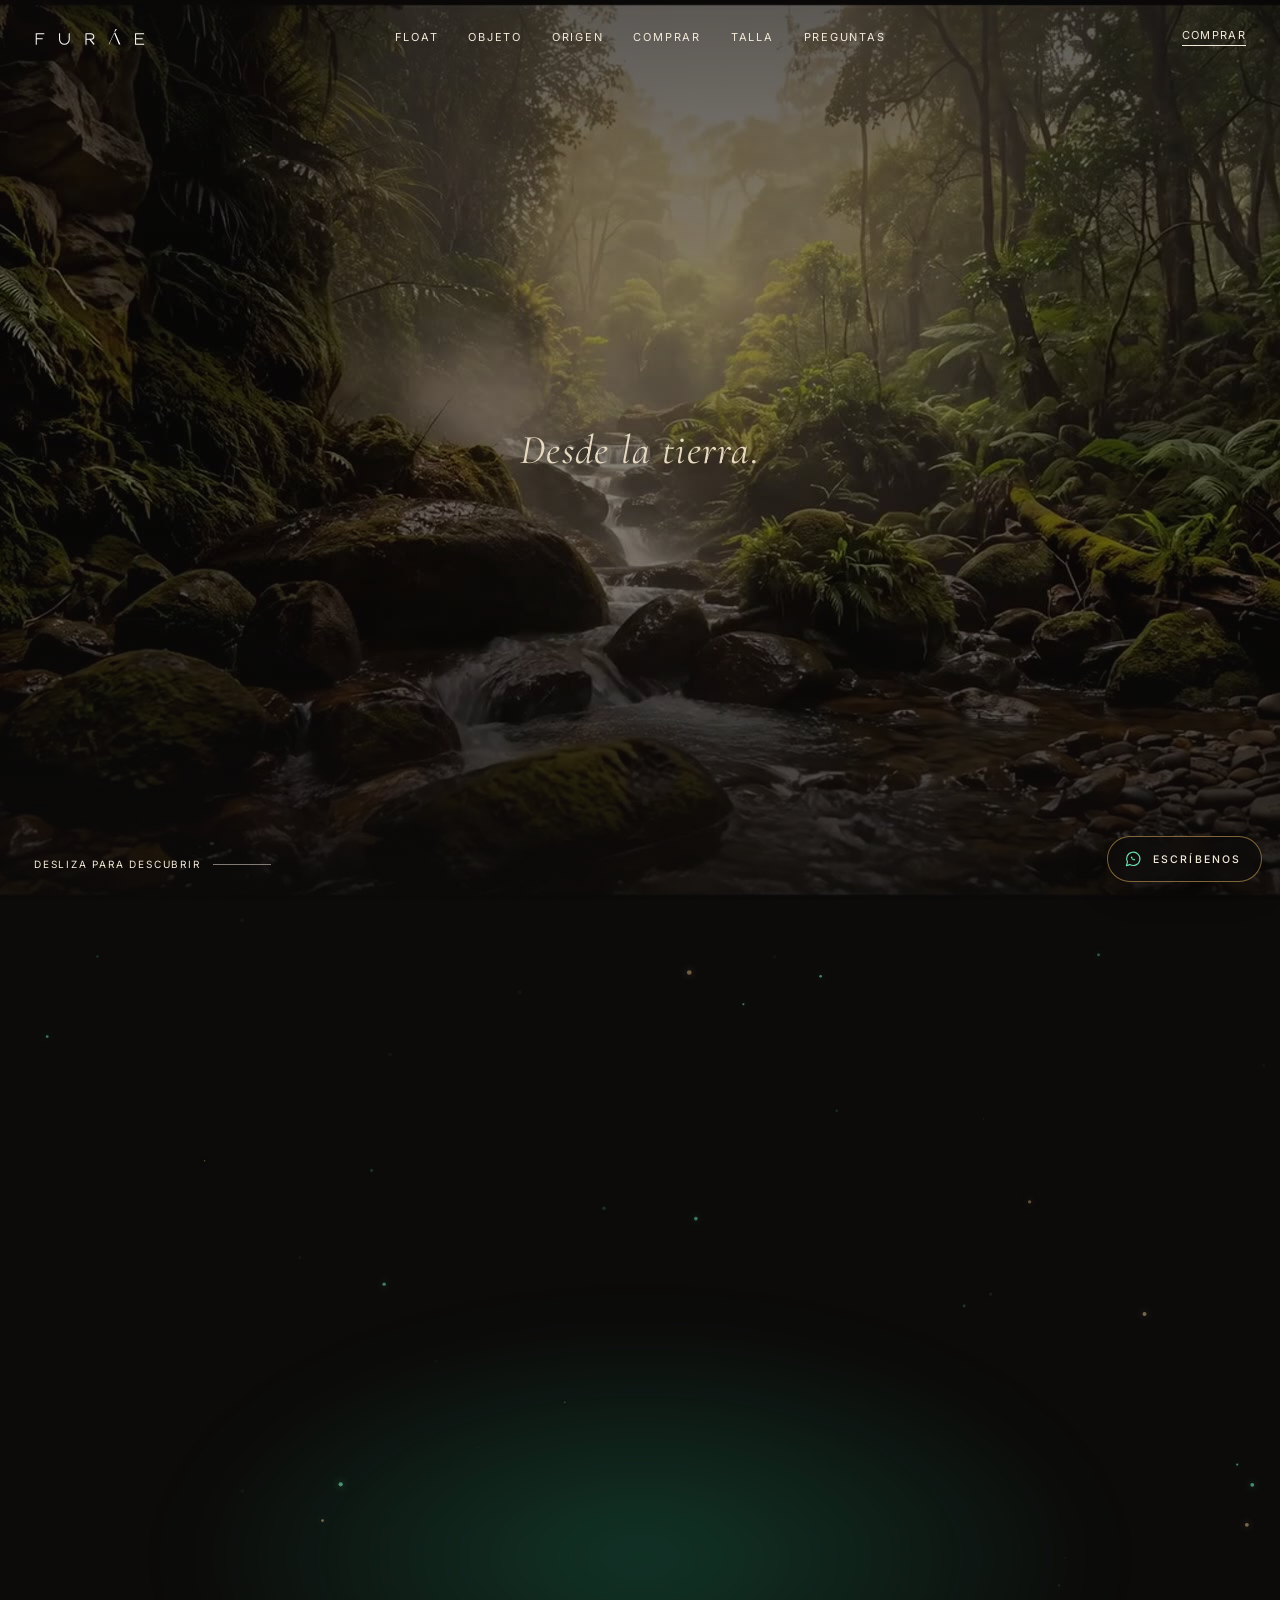
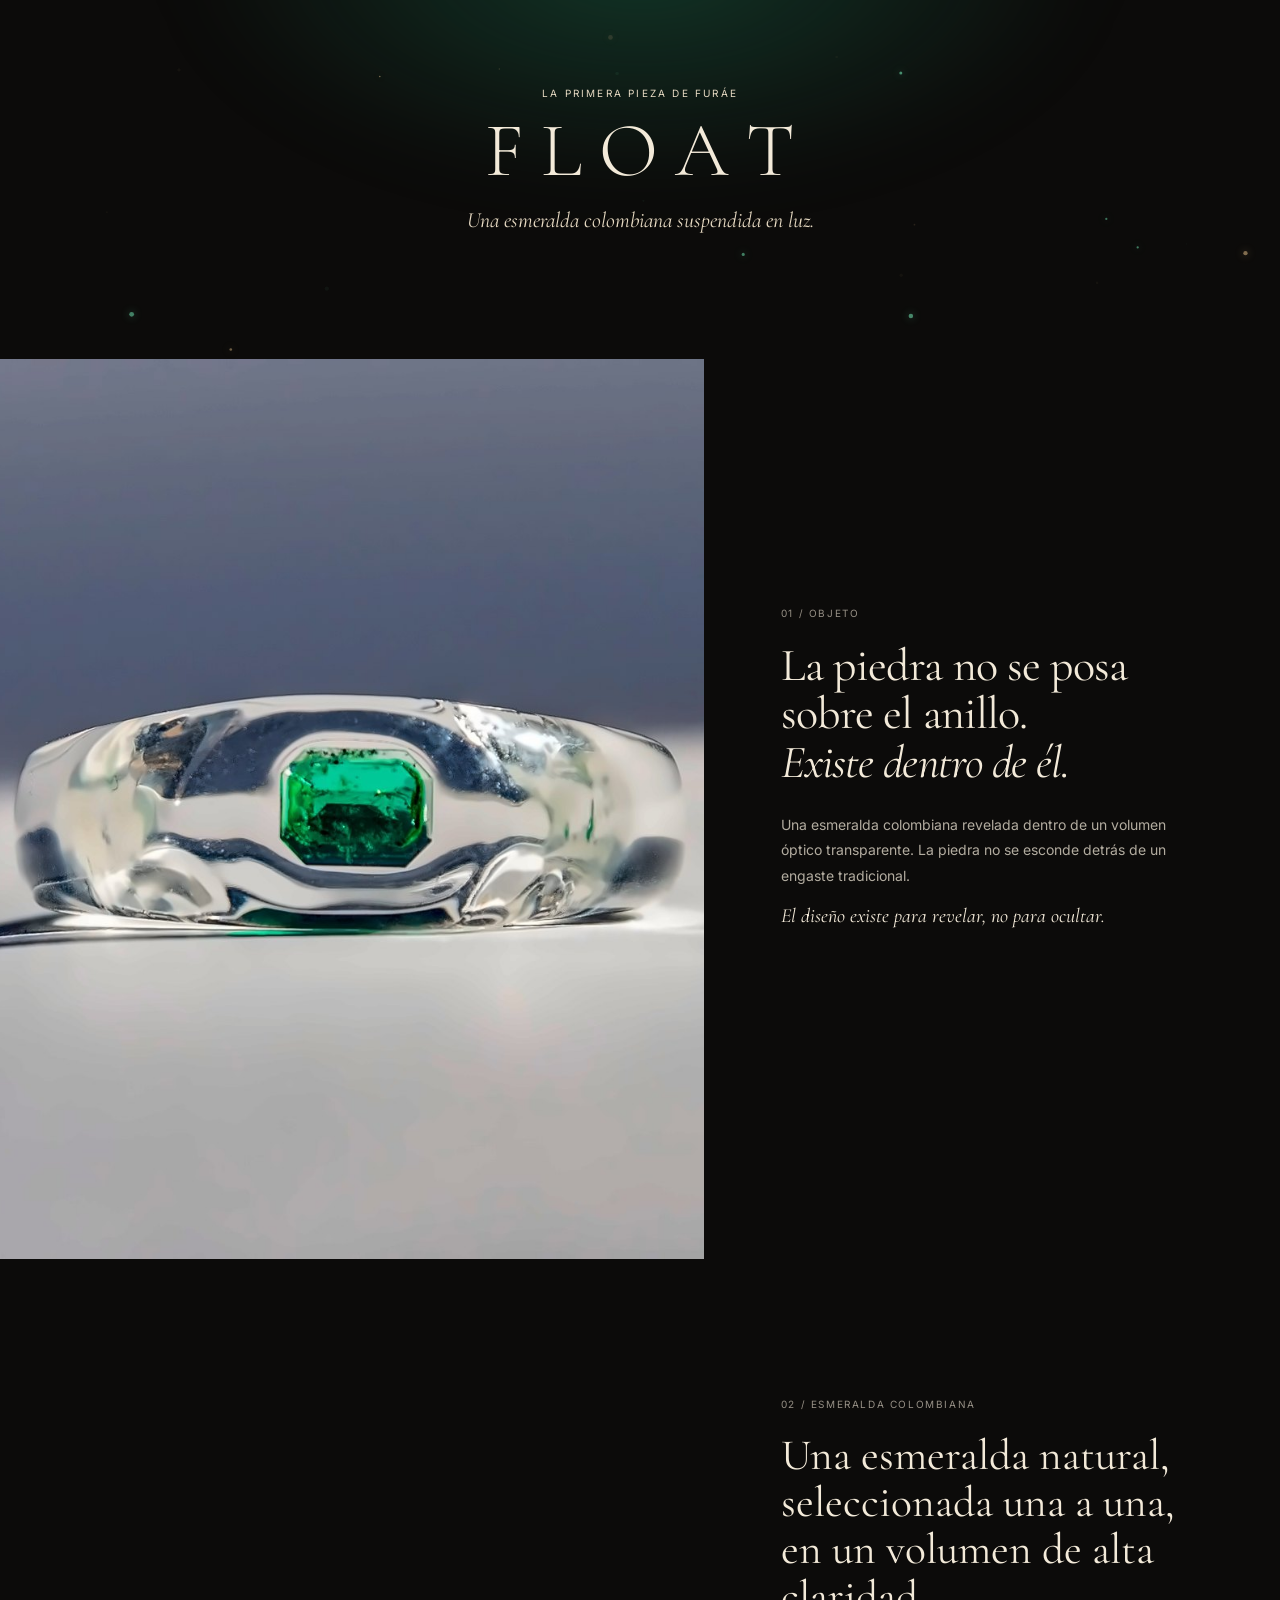
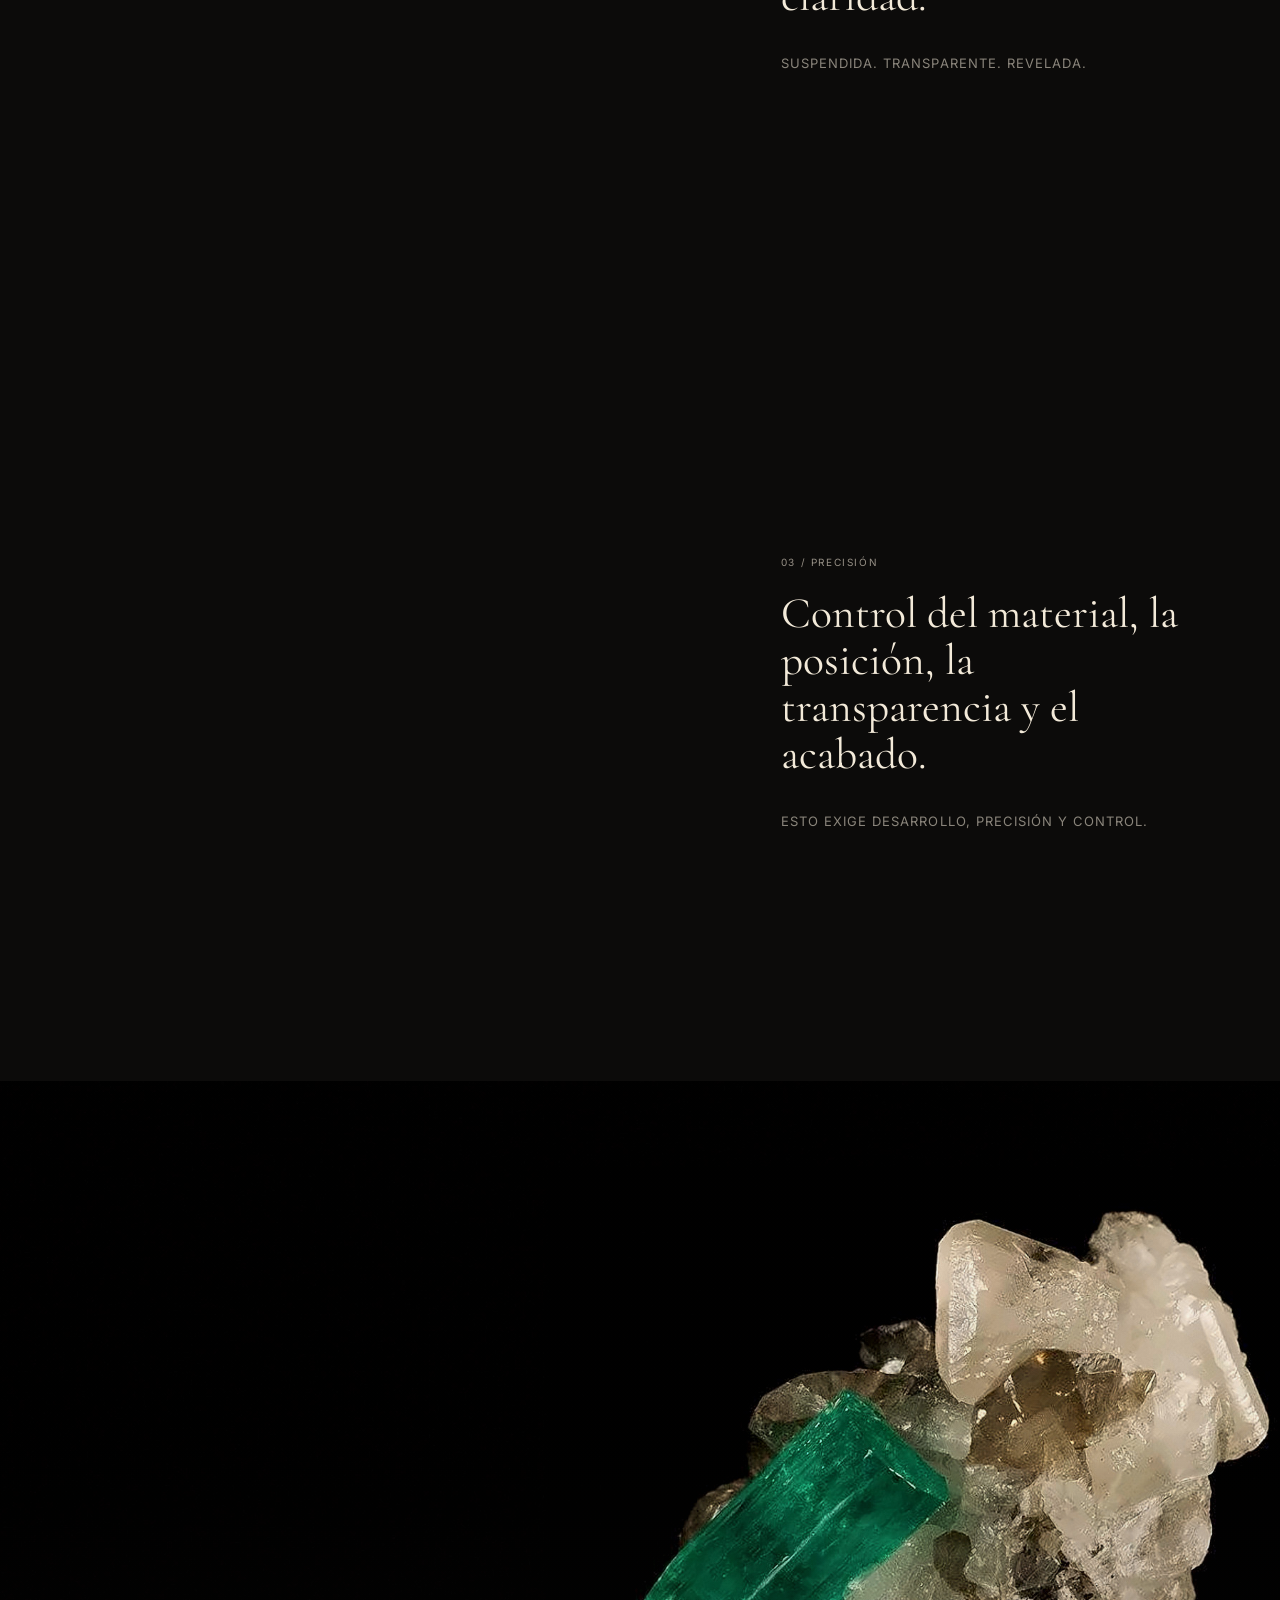
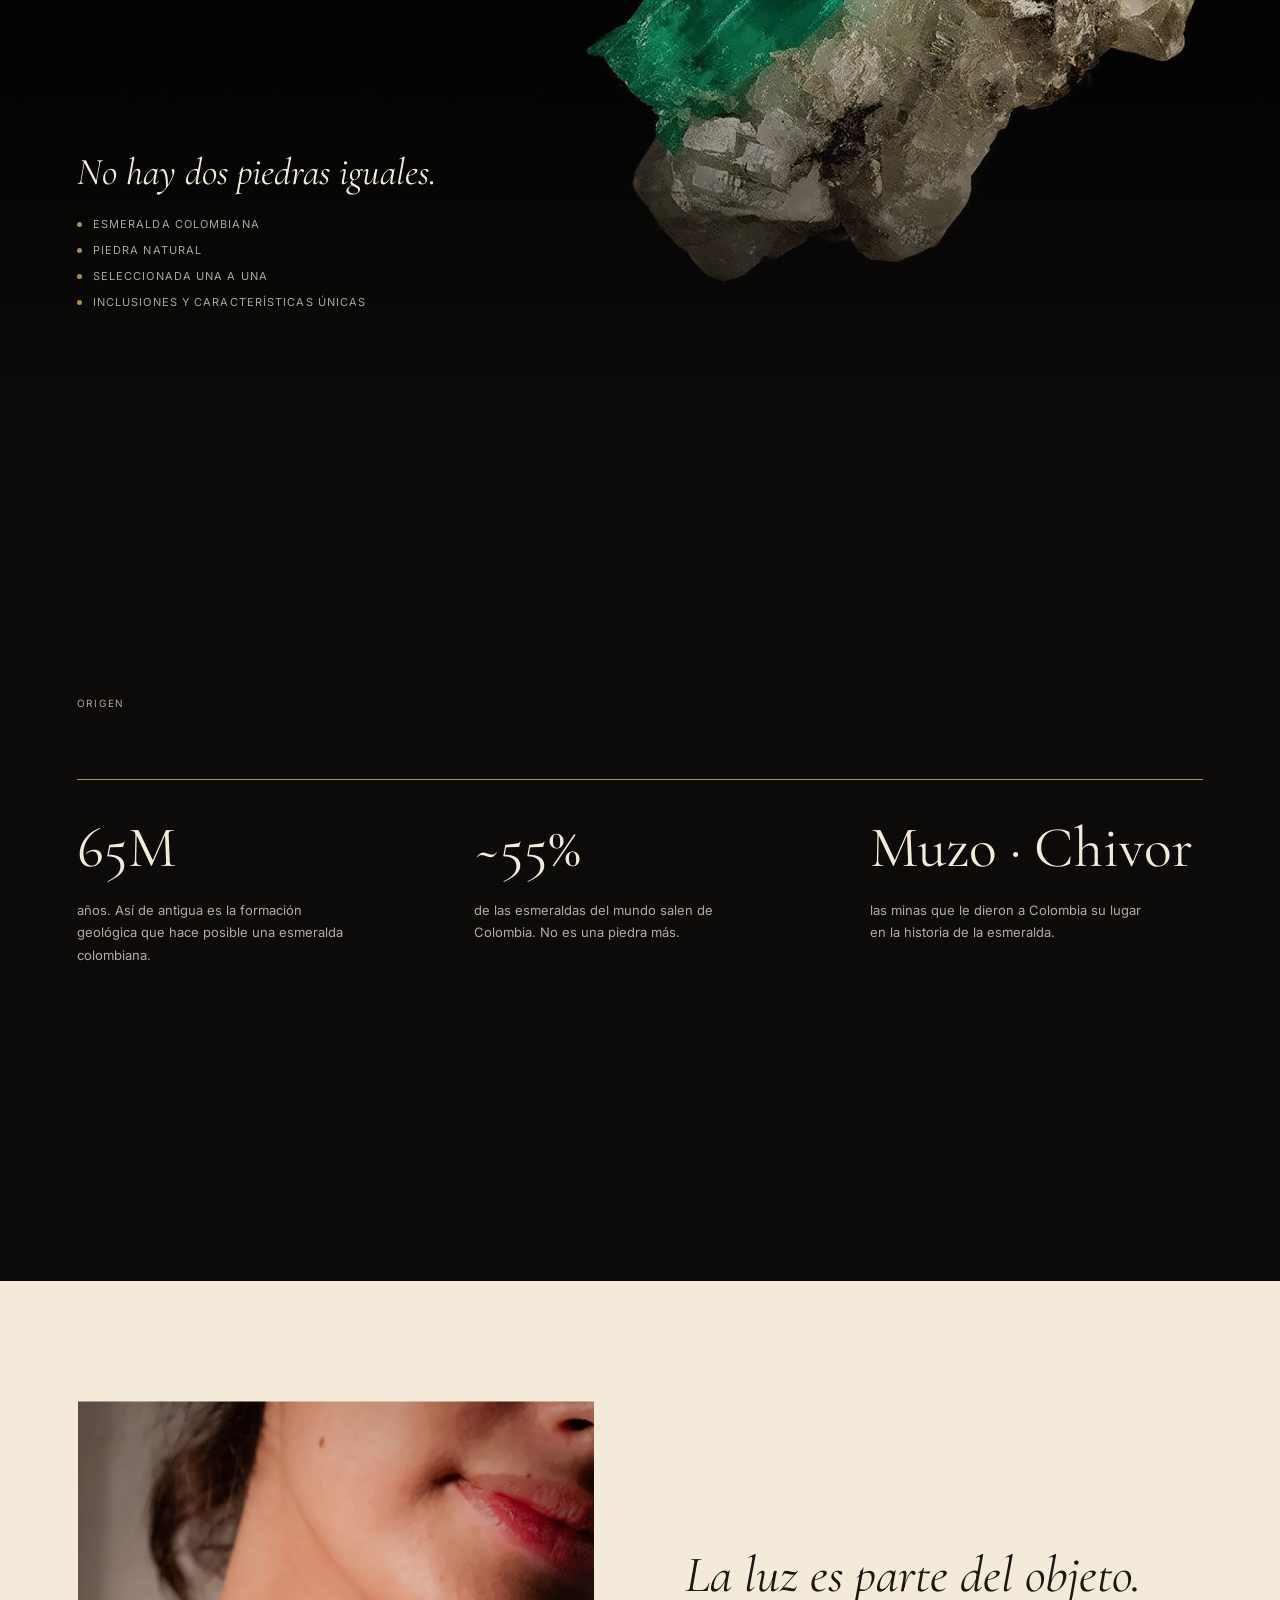
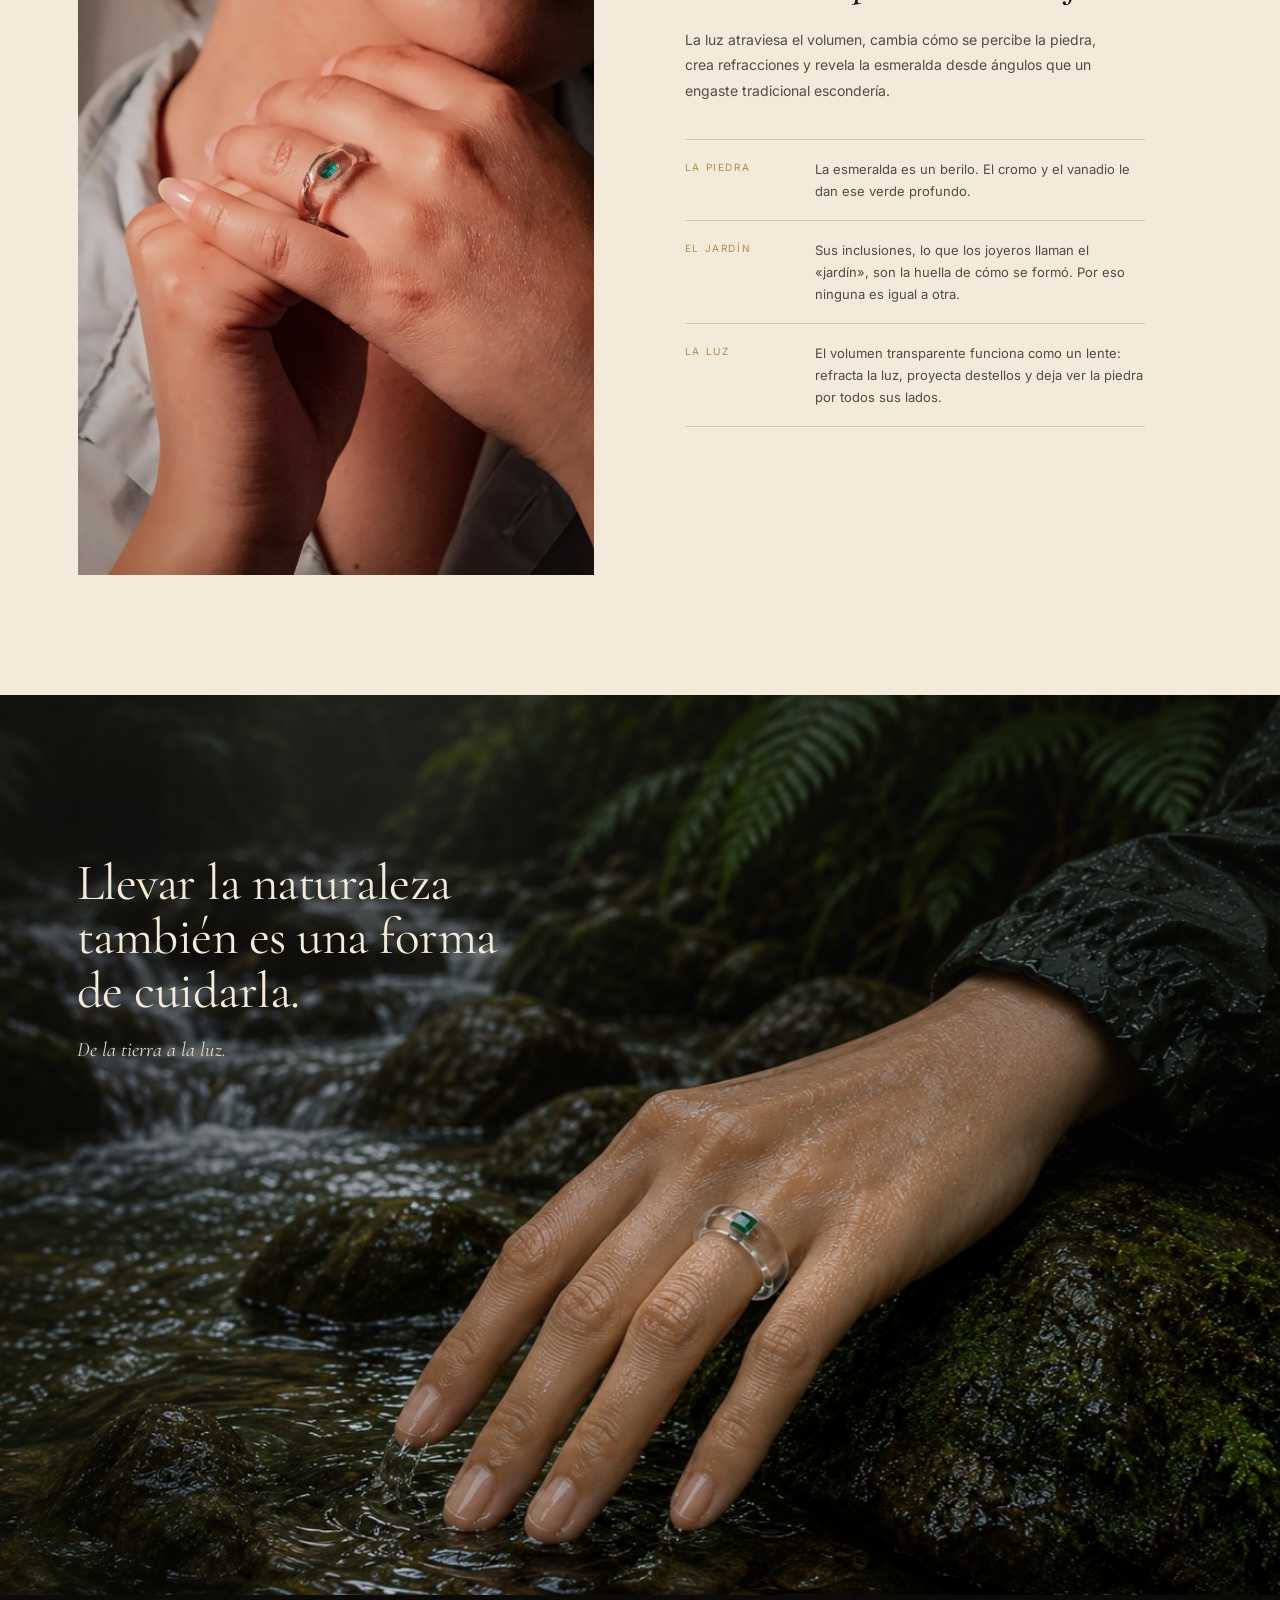
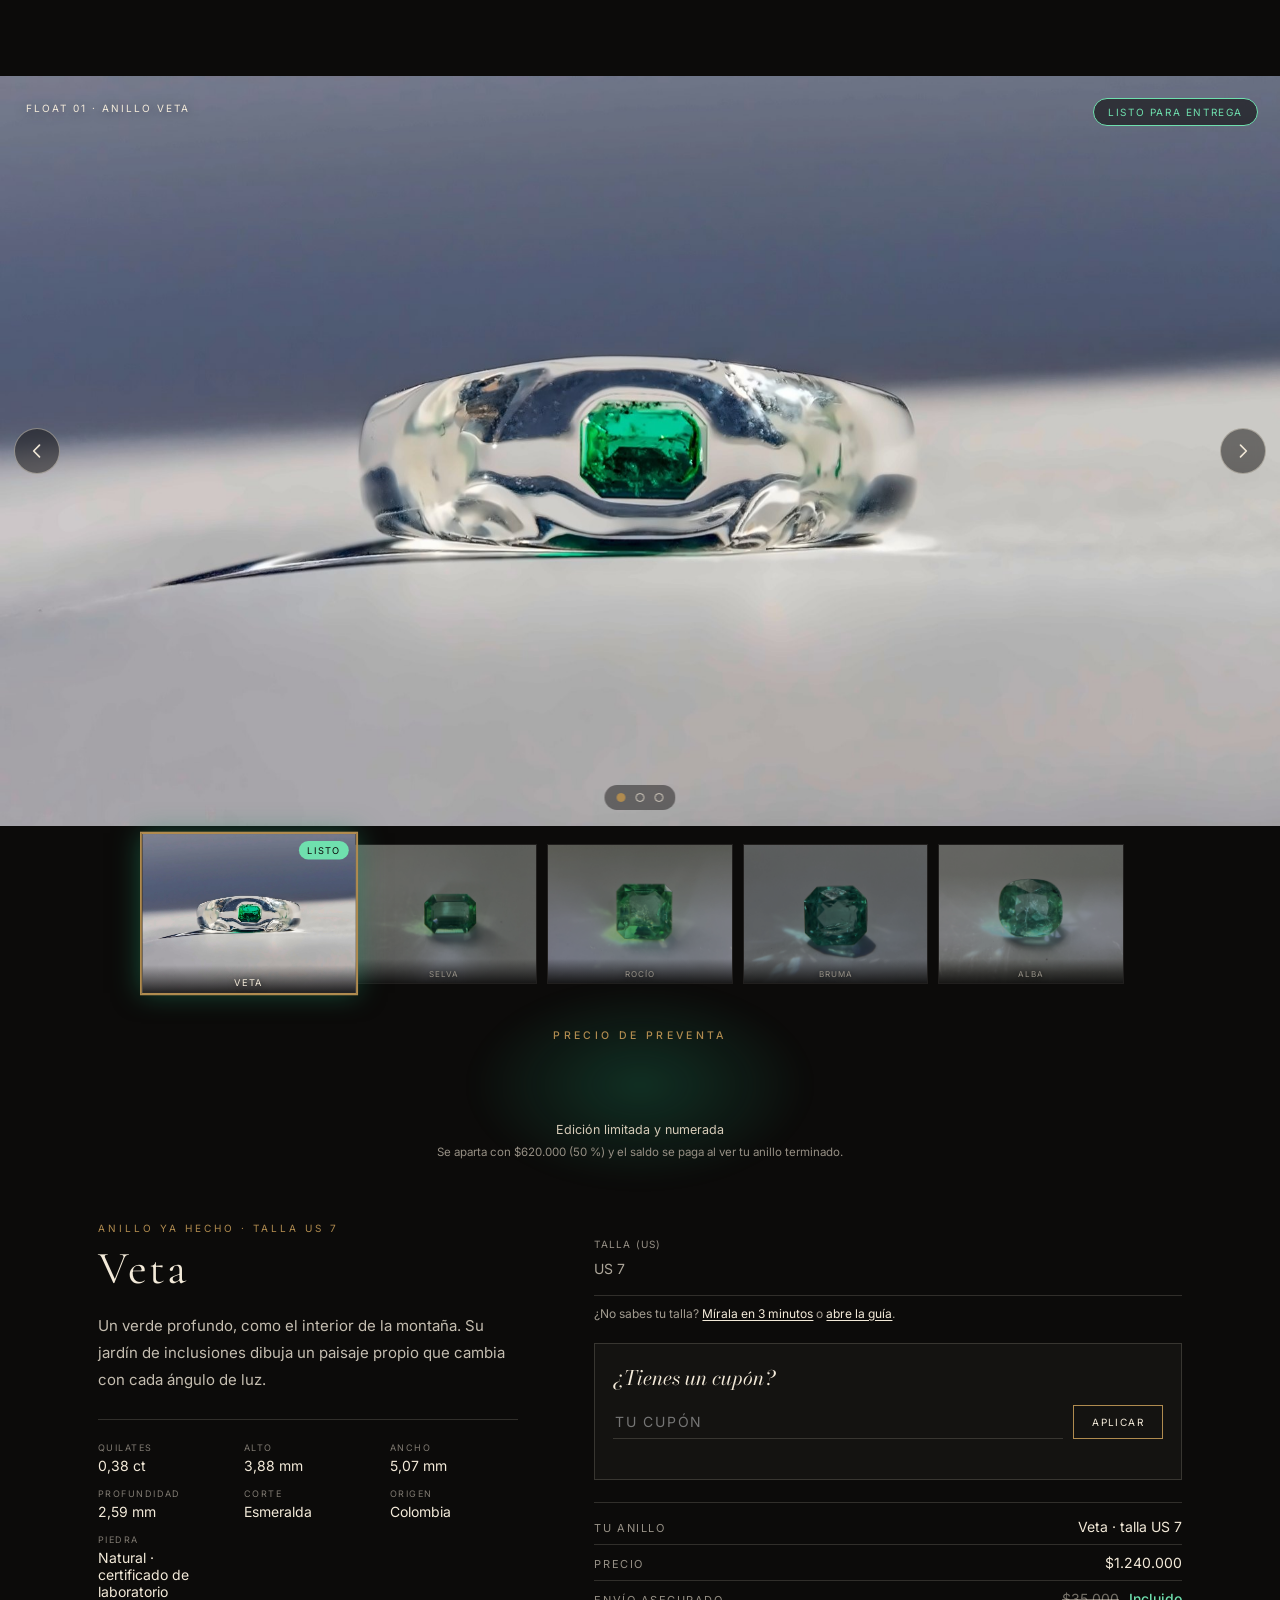
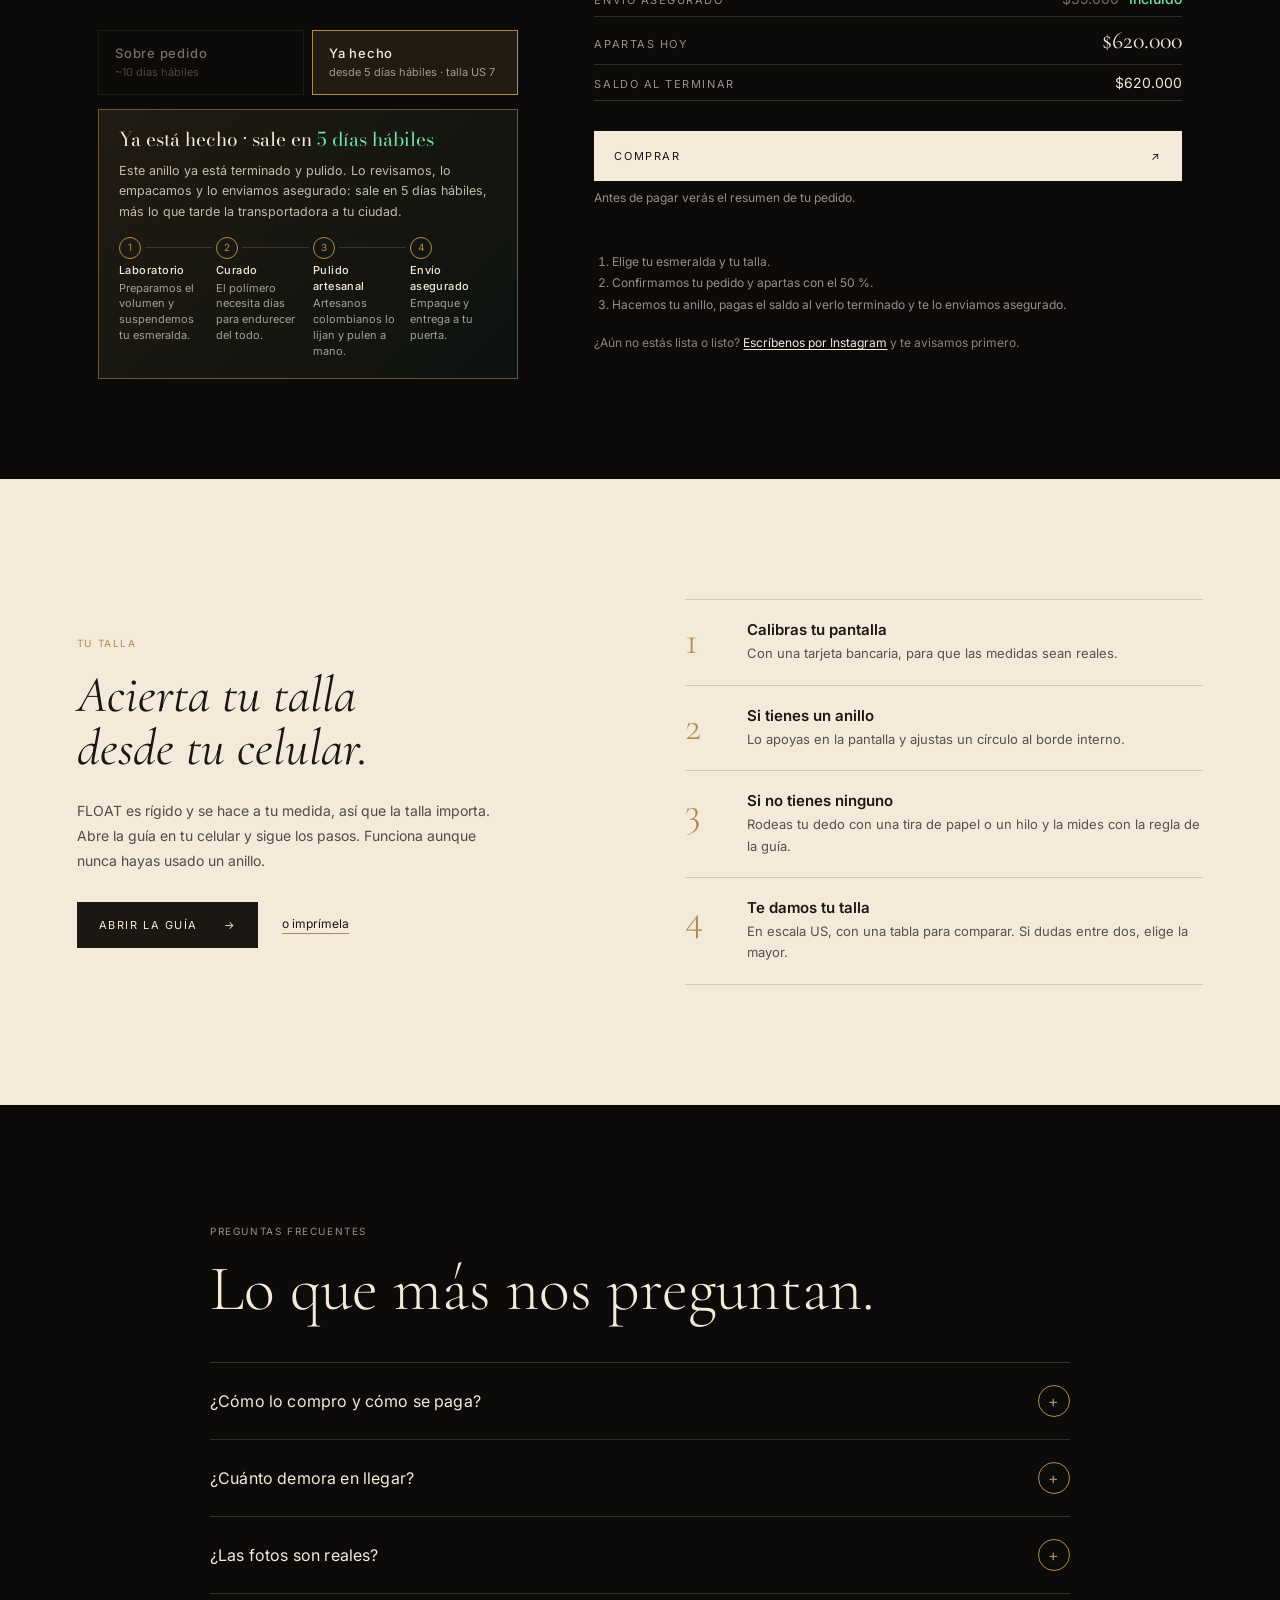
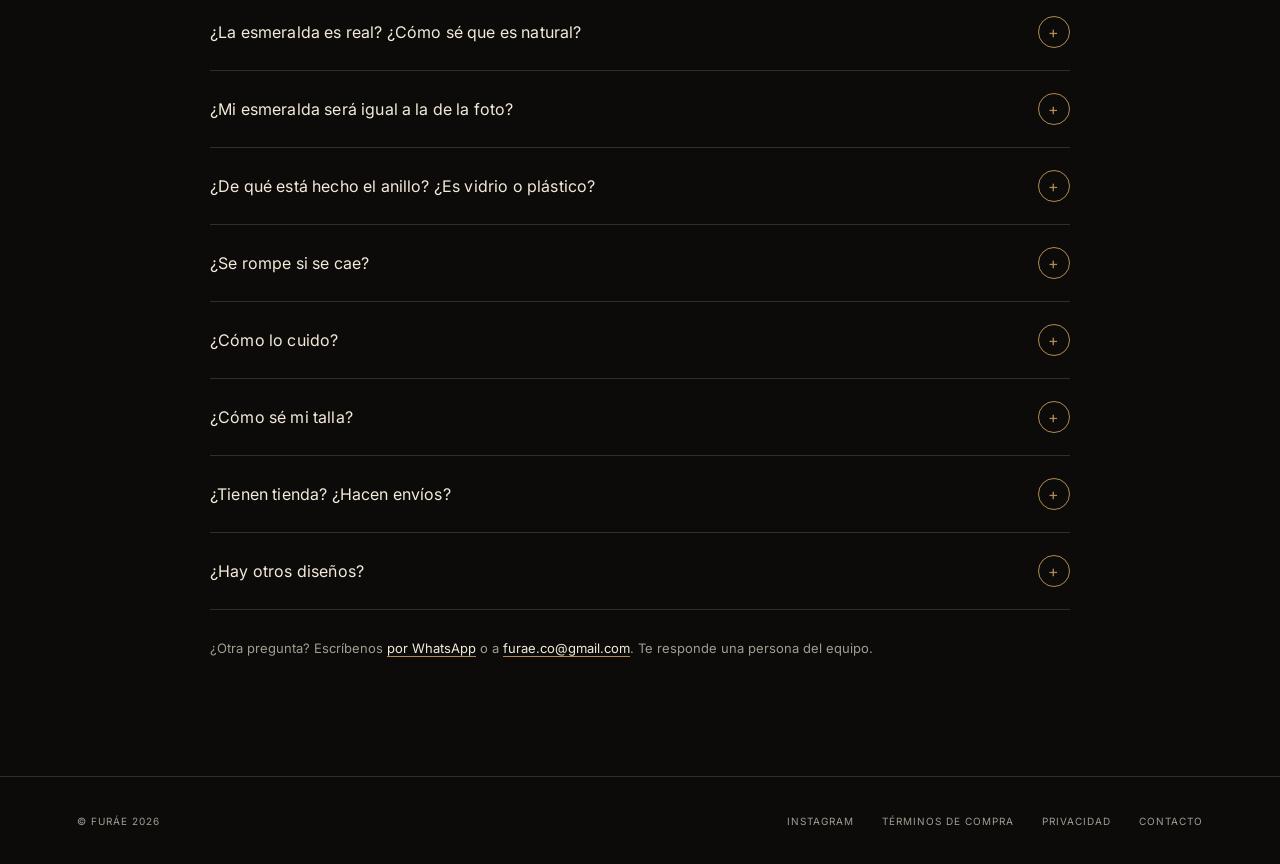
==== commit 450ad7e9: "Quita el logo del centro del inicio, queda Desde la tierra" ====
--- a/index.html
+++ b/index.html
@@ -133,7 +133,6 @@
       </script>
       <div class="hero-scrim" aria-hidden="true"></div>
       <div class="hero-inner">
-        <img class="hero-logo" src="assets/furae-logo-blanco.svg" alt="FURÁE" />
         <p class="hero-copy">Desde la tierra.</p>
       </div>
       <div class="scroll-cue">
--- a/styles.css
+++ b/styles.css
@@ -57,7 +57,7 @@
 .hero-scrim{position:absolute;inset:0;background:linear-gradient(180deg,rgba(12,11,10,.55) 0%,rgba(12,11,10,.25) 35%,rgba(12,11,10,.35) 65%,rgba(12,11,10,.8) 100%)}
 .hero-inner{position:relative;z-index:2;height:100%;display:flex;flex-direction:column;align-items:center;justify-content:center;gap:22px;text-align:center;padding:0 6vw}
 .hero-logo{width:min(58vw,360px)}
-.hero-copy{font-family:"Cormorant Garamond",serif;font-style:italic;font-size:clamp(18px,2vw,24px);color:var(--cream-2);margin:0;letter-spacing:.02em}
+.hero-copy{font-family:"Cormorant Garamond",serif;font-style:italic;font-size:clamp(26px,3.2vw,42px);color:var(--cream-2);margin:0;letter-spacing:.03em;text-shadow:0 2px 24px rgba(12,11,10,.55)} /* ahora es lo único que hay en el centro del inicio (sin logo) */
 .scroll-cue{position:absolute;z-index:3;left:34px;bottom:30px;color:var(--cream);display:flex;align-items:center;gap:12px;font-size:10px;letter-spacing:.18em;text-transform:uppercase;opacity:.75}
 .scroll-line{width:58px;height:1px;background:rgba(243,234,217,.5);position:relative;overflow:hidden}
 .scroll-line::after{content:"";position:absolute;inset:0;background:var(--cream);transform:translateX(-100%);animation:scrollLine 1.8s ease-in-out infinite}
